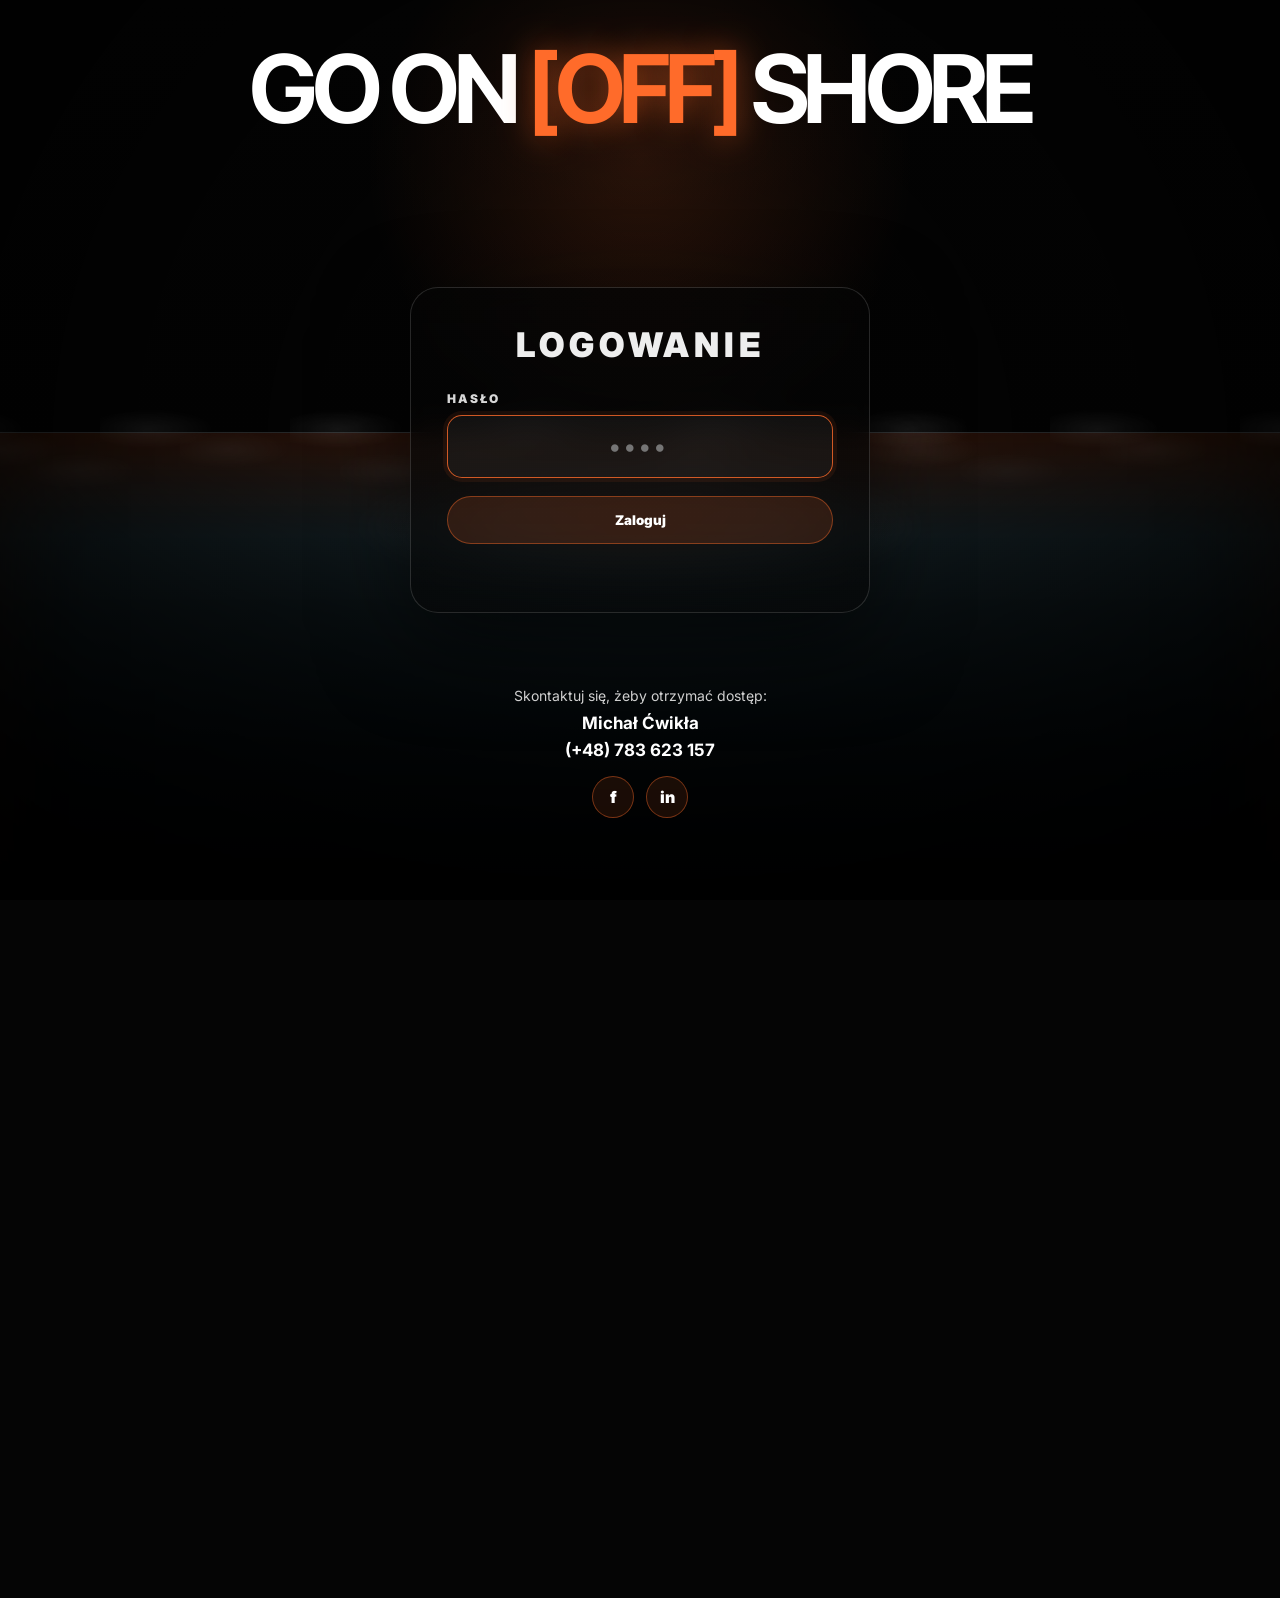
==== index.html @ 7bbdd366 "Add animated sea layer to login screen" ====
<!DOCTYPE html>
<html lang="pl">
<head>
  <meta charset="UTF-8" />
  <meta name="viewport" content="width=device-width, initial-scale=1.0" />
  <title>GO ON [OFF] SHORE</title>
  <link rel="preconnect" href="https://fonts.googleapis.com">
  <link rel="preconnect" href="https://fonts.gstatic.com" crossorigin>
  <link href="https://fonts.googleapis.com/css2?family=Inter+Tight:wght@500;600;700;800;900&family=Inter:wght@400;500;600;700;800;900&display=swap" rel="stylesheet">
  <style>
    :root{--bg:#050505;--text:#eeeeee;--muted:#929292;--orange:#ff6b2a;--orange2:#ff9b63;--line:rgba(255,255,255,.14);--line2:rgba(255,255,255,.075);--topbar:78px;--sidebar:320px;--font:Inter,system-ui,sans-serif;--sea-top:48%}
    *{box-sizing:border-box;margin:0;padding:0}html,body{min-height:100%;background:#050505;color:var(--text);font-family:var(--font);overflow-x:hidden;scroll-behavior:smooth}body.locked{overflow:hidden}button,input,textarea,select{font-family:inherit}button{cursor:pointer}
    @keyframes fadeUp{from{opacity:0;transform:translateY(22px)}to{opacity:1;transform:translateY(0)}}@keyframes cue{0%,100%{transform:translateY(0)}50%{transform:translateY(8px)}}@keyframes glow{0%,100%{box-shadow:0 0 0 rgba(255,107,42,0)}50%{box-shadow:0 0 46px rgba(255,107,42,.22)}}@keyframes seaDrift{to{transform:translateX(-260px)}}@keyframes seaShine{0%,100%{opacity:.18;transform:translateY(0)}50%{opacity:.42;transform:translateY(-6px)}}

    .login-gate{position:fixed;inset:0;z-index:999;display:flex;align-items:center;justify-content:center;overflow:hidden;background:radial-gradient(circle at 50% 18%,rgba(255,107,42,.17),transparent 28%),linear-gradient(180deg,#050505,#030303);transition:opacity .8s ease,transform 1s cubic-bezier(.16,1,.3,1),filter .8s ease}.login-gate.zoom-away{opacity:0;transform:scale(7);filter:blur(12px);pointer-events:none}.login-gate::after{content:"";position:absolute;inset:0;z-index:2;pointer-events:none;background:radial-gradient(circle at 50% 50%,transparent 0 18%,rgba(0,0,0,.34) 58%,rgba(0,0,0,.74) 100%)}
    .sea-stage{position:absolute;inset:0;z-index:1;pointer-events:none;overflow:hidden}.sea-water{position:absolute;left:0;right:0;top:var(--sea-top);bottom:0;background:linear-gradient(180deg,rgba(255,107,42,.11) 0%,rgba(24,38,43,.84) 22%,rgba(6,12,15,.96) 66%,#030506 100%);border-top:1px solid rgba(255,255,255,.18);box-shadow:inset 0 36px 90px rgba(255,107,42,.07),inset 0 -80px 110px rgba(0,0,0,.58)}.sea-wave{position:absolute;left:-280px;right:-280px;height:100px;top:calc(var(--sea-top) - 48px);background:radial-gradient(95px 29px at 48px 45px,rgba(255,255,255,.22),transparent 72%);background-size:190px 74px;opacity:.42;animation:seaDrift 14s linear infinite;will-change:transform}.sea-wave.two{top:calc(var(--sea-top) - 28px);opacity:.27;background-size:230px 82px;animation-duration:21s;animation-direction:reverse}.sea-wave.three{top:calc(var(--sea-top) - 6px);opacity:.18;background-size:310px 96px;animation-duration:28s}.sea-reflection{position:absolute;left:50%;top:calc(var(--sea-top) + 34px);width:min(560px,55vw);height:120px;transform:translateX(-50%);background:radial-gradient(ellipse at center,rgba(255,107,42,.18),rgba(255,255,255,.08) 35%,transparent 72%);filter:blur(8px);animation:seaShine 6s ease-in-out infinite}.sea-depth{position:absolute;left:0;right:0;top:calc(var(--sea-top) + 34px);bottom:0;background:linear-gradient(180deg,transparent,rgba(0,0,0,.34) 34%,rgba(0,0,0,.74));opacity:.9}
    .login-logo{position:absolute;top:46px;left:50%;z-index:5;transform:translateX(-50%);font-family:"Inter Tight",sans-serif;font-size:clamp(46px,7.4vw,124px);font-weight:650;letter-spacing:-.06em;line-height:.9;color:#fff;white-space:nowrap}.login-logo span{color:var(--orange);text-shadow:0 0 32px rgba(255,107,42,.55)}.login-card{position:relative;z-index:6;width:min(460px,calc(100vw - 44px));border:1px solid var(--line);border-radius:28px;background:linear-gradient(180deg,rgba(5,5,5,.78),rgba(5,5,5,.54));backdrop-filter:blur(14px);box-shadow:0 30px 90px rgba(0,0,0,.56);padding:36px;animation:glow 3s ease-in-out infinite}.login-card h1{text-align:center;font-size:34px;letter-spacing:.14em;font-weight:900;margin-bottom:26px}.login-card label{display:block;color:#d7d7d7;font-size:12px;text-transform:uppercase;letter-spacing:.16em;font-weight:900;margin-bottom:9px}.login-card input{width:100%;border:1px solid var(--line);background:rgba(255,255,255,.05);border-radius:15px;color:#fff;padding:16px 17px;font-size:24px;letter-spacing:.20em;font-weight:850;text-align:center;outline:none}.login-card input:focus{border-color:rgba(255,107,42,.8);box-shadow:0 0 0 4px rgba(255,107,42,.08)}.login-card button{width:100%;border:1px solid rgba(255,107,42,.42);background:rgba(255,107,42,.14);color:#fff;border-radius:999px;padding:15px 18px;font-weight:900;margin-top:18px;transition:.22s ease}.login-card button:hover{background:rgba(255,107,42,.22);transform:translateY(-1px)}.login-error{min-height:20px;margin:12px 0 0;color:#ff7b7b;text-align:center;font-size:13px}.login-contact{position:absolute;left:50%;top:calc(50% + 235px);z-index:6;transform:translateX(-50%);width:min(460px,calc(100vw - 44px));text-align:center}.login-contact p{color:#d0d0d0;font-size:14px;line-height:1.5}.login-contact strong{display:block;color:#fff;font-size:17px;margin-top:7px}.social-row{display:flex;justify-content:center;gap:12px;margin-top:16px}.social-link{width:42px;height:42px;border:1px solid rgba(255,107,42,.42);border-radius:999px;background:rgba(255,107,42,.10);display:grid;place-items:center;color:#fff;text-decoration:none;font-weight:950}.social-link:hover{background:rgba(255,107,42,.22);transform:translateY(-2px)}

    .app{min-height:100vh;position:relative;z-index:1;opacity:0;transform:scale(.94);filter:blur(12px);pointer-events:none;transition:.8s ease}.app.unlocked{opacity:1;transform:scale(1);filter:blur(0);pointer-events:auto}.topbar{position:fixed;inset:0 0 auto;height:var(--topbar);z-index:100;background:rgba(5,5,5,.9);border-bottom:1px solid var(--line);backdrop-filter:blur(18px);display:flex;align-items:center;justify-content:center;padding:0 28px}.brand-btn{position:absolute;left:28px;top:50%;transform:translateY(-50%);border:0;background:transparent}.brand{font-family:"Inter Tight";font-size:clamp(28px,2.25vw,42px);font-weight:500}.brand-off,.off{color:var(--orange)}.topnav{display:flex;gap:26px;padding-left:104px;overflow-x:auto}.nav-btn{position:relative;border:0;background:transparent;color:#fff;font-size:15px;font-weight:780;padding:11px 0}.nav-btn.active:after,.nav-btn:hover:after{content:"";position:absolute;left:0;right:0;bottom:0;height:1px;background:var(--orange)}.page{display:none;min-height:100vh;padding-top:var(--topbar)}.page.active{display:block;animation:fadeUp .42s ease}.front-page{padding:var(--topbar) 80px 90px}.front-logo{min-height:calc(100vh - var(--topbar));display:flex;flex-direction:column;align-items:flex-start;justify-content:center;max-width:1240px;margin:0 auto;position:relative}.front-logo h1{font-size:clamp(46px,6.4vw,120px);line-height:.9;font-weight:575;letter-spacing:-.065em;white-space:nowrap}.front-logo .off{margin:0 16px}.front-line{color:#9a9a9a;font-size:clamp(18px,1.35vw,25px);line-height:1.35}.front-line.one{margin-top:30px;color:#fff;font-size:clamp(22px,1.75vw,34px)}.front-line.two,.front-line.three{margin-top:18px}.business-scroll-cue{position:absolute;left:0;bottom:34px;border:0;background:transparent;color:#fff;font-size:14px;font-weight:850;letter-spacing:.18em;text-transform:uppercase;display:flex;gap:13px;animation:cue 2.2s ease-in-out infinite}.cue-mark{width:24px;height:24px;position:relative}.cue-mark:before,.cue-mark:after{content:"";position:absolute;bottom:5px;width:14px;height:2px;background:#fff}.cue-mark:before{left:2px;transform:rotate(45deg)}.cue-mark:after{right:2px;transform:rotate(-45deg)}.front-business-section{max-width:1440px;margin:0 auto;padding:70px 0}.front-business-head{display:flex;align-items:flex-end;justify-content:space-between;gap:24px;margin-bottom:30px}.front-business-title{font-size:clamp(38px,4vw,74px);line-height:.95;font-weight:700}.front-business-note{color:var(--muted);max-width:520px;line-height:1.5}.presentation-page{padding:var(--topbar) 0 0}.presentation-frame{height:calc(100vh - var(--topbar));width:100vw;overflow-x:auto;overflow-y:hidden;scroll-snap-type:x mandatory}.presentation-track{height:100%;display:flex}.presentation-slide{position:relative;height:100%;min-width:100vw;scroll-snap-align:start;padding:78px 90px 86px;display:flex;align-items:center;background:radial-gradient(circle at 72% 22%,rgba(255,107,42,.13),transparent 32%)}.presentation-logo{position:absolute;left:50%;top:22px;transform:translateX(-50%);font-family:"Inter Tight"}.slide-title-top{position:absolute;left:90px;top:42px;font-size:clamp(24px,2vw,40px);font-weight:800}.slide-count-corner{position:absolute;right:90px;bottom:48px;font-size:clamp(22px,2vw,36px);font-weight:850}.count-current{color:var(--orange)}.count-total{color:#fff}.slide-content-box h2{font-size:clamp(54px,5.6vw,108px);line-height:.92;letter-spacing:-.065em}.slide-content-box p{color:#aaa;font-size:clamp(18px,1.4vw,26px);max-width:850px}.slide-code-preview{margin-top:30px;border:1px solid var(--line2);border-radius:20px;overflow:hidden;height:260px}.slide-code-preview iframe{width:100%;height:100%;border:0}.standard-page{padding:calc(var(--topbar) + 70px) 90px 90px}.section-shell{max-width:1440px;margin:0 auto}.preview-grid{margin-top:38px;display:grid;grid-template-columns:repeat(3,1fr);gap:16px}.preview-card,.form-card{border:1px solid var(--line2);background:linear-gradient(180deg,rgba(255,255,255,.055),rgba(255,255,255,.018));border-radius:20px;padding:22px;min-height:150px;position:relative;overflow:hidden}.preview-card h3{font-size:24px;margin-bottom:10px}.preview-card p{color:var(--muted);font-size:14px;line-height:1.55}.badge{display:inline-flex;border:1px solid rgba(255,107,42,.35);background:rgba(255,107,42,.08);border-radius:999px;padding:7px 10px;color:#fff;font-size:12px;font-weight:850;margin:4px 6px 0 0}.config-table{margin-top:16px;border-collapse:collapse;width:max-content;max-width:100%;display:block;overflow:auto}.config-table td{border:1px solid var(--line);padding:10px;background:rgba(255,255,255,.035)}.business-subblock{border:1px solid var(--line2);border-radius:16px;padding:16px;margin-top:14px;background:rgba(255,255,255,.025)}.accounts-page{display:none;grid-template-columns:1fr var(--sidebar);padding-top:var(--topbar)}.settings-page{display:none;grid-template-columns:var(--sidebar) 1fr;padding-top:var(--topbar)}.accounts-page.active,.settings-page.active{display:grid}.accounts-sidebar{position:fixed;top:var(--topbar);right:0;width:var(--sidebar);height:calc(100vh - var(--topbar));background:rgba(11,11,11,.9);border-left:1px solid var(--line);padding:25px 22px}.settings-menu{position:fixed;top:var(--topbar);left:0;width:var(--sidebar);height:calc(100vh - var(--topbar));background:rgba(11,11,11,.9);border-right:1px solid var(--line);padding:25px 22px}.side-label{color:#8d8d8d;font-size:12px;text-transform:uppercase;letter-spacing:.35em;margin-bottom:25px}.account-btn,.settings-tab{width:100%;border:0;background:transparent;color:#fff;text-align:left;padding:13px;border-radius:13px;margin-bottom:10px}.account-btn.active,.settings-tab.active,.account-btn:hover,.settings-tab:hover{background:rgba(255,255,255,.06);box-shadow:inset 3px 0 0 var(--orange)}.account-icon{font-size:9px;color:var(--orange);margin-right:8px}.account-sub{display:none}.accounts-main{padding:70px;margin-right:var(--sidebar)}.settings-workspace{grid-column:2;padding:70px}.settings-panel{display:none}.settings-panel.active{display:block}.settings-head{display:flex;justify-content:space-between;gap:24px;margin-bottom:30px}.settings-head h2{font-size:clamp(42px,4vw,74px);line-height:.95}.editor-stack{display:flex;flex-direction:column;gap:16px}.field-grid{display:grid;grid-template-columns:repeat(2,1fr);gap:12px;margin-top:16px}label{display:flex;flex-direction:column;gap:7px;color:#d5d5d5;font-size:12px;text-transform:uppercase;letter-spacing:.12em;font-weight:850}input,textarea,select{width:100%;border:1px solid var(--line);background:rgba(255,255,255,.045);border-radius:12px;color:var(--text);padding:12px 13px;font-size:14px;outline:none}textarea{min-height:110px;resize:vertical}.action{border:1px solid rgba(255,107,42,.38);background:rgba(255,107,42,.1);color:#fff;border-radius:999px;padding:12px 18px;font-weight:850;font-size:13px;margin:8px 8px 0 0}.danger{border-color:rgba(255,80,80,.45);background:rgba(255,80,80,.08)}.table-builder,.q-card,.hire-row,.function-row{border:1px solid var(--line);border-radius:16px;padding:16px;margin-top:14px;background:rgba(255,255,255,.025)}.table-cells{display:grid;gap:8px;margin-top:12px}.money-grid{display:grid;grid-template-columns:repeat(3,1fr);gap:12px;margin-top:16px}.edit-btn{position:fixed;right:15px;bottom:16px;z-index:140;background:#171717;color:#e9e9e9;border:1px solid var(--line2);border-radius:10px;padding:9px 14px}.reveal{opacity:0;transform:translateY(18px)}.reveal.in{opacity:1;transform:translateY(0);transition:.55s ease}
    @media(prefers-reduced-motion:reduce){.sea-wave,.sea-reflection,.login-card,.business-scroll-cue{animation:none!important}.sea-wave{opacity:.18}}
    @media(max-width:1100px){.preview-grid,.field-grid,.money-grid{grid-template-columns:repeat(2,1fr)}}@media(max-width:780px){:root{--topbar:128px;--sea-top:52%}.login-logo{top:30px;font-size:clamp(34px,11vw,70px)}.login-card{width:min(390px,calc(100vw - 34px));padding:28px}.login-contact{top:calc(50% + 215px)}.topbar{align-items:flex-start;justify-content:flex-start;padding:18px 14px 0}.brand-btn{position:relative;left:auto;top:auto;transform:none;margin-right:18px}.topnav{width:100%;justify-content:flex-start;overflow-x:auto;padding-bottom:12px}.front-page{padding-left:24px;padding-right:24px}.front-logo h1{white-space:normal}.presentation-slide{padding:78px 28px 86px}.slide-title-top{left:28px}.slide-count-corner{right:28px}.accounts-page.active,.settings-page.active{display:block}.accounts-sidebar,.settings-menu{position:relative;width:100%;height:auto;top:0;right:auto;left:auto;border:0;border-bottom:1px solid var(--line)}.accounts-main,.settings-workspace{padding:40px 24px;margin-right:0}.preview-grid,.field-grid,.money-grid{grid-template-columns:1fr}}
  </style>
</head>
<body class="locked">
  <section id="loginGate" class="login-gate" aria-label="Panel logowania">
    <div class="sea-stage" aria-hidden="true"><div class="sea-water"></div><div class="sea-wave one"></div><div class="sea-wave two"></div><div class="sea-wave three"></div><div class="sea-reflection"></div><div class="sea-depth"></div></div>
    <div class="login-logo">GO ON <span>[OFF]</span> SHORE</div>
    <div class="login-card"><h1>LOGOWANIE</h1><label for="platformPassword">Hasło</label><input id="platformPassword" type="password" inputmode="numeric" autocomplete="off" placeholder="••••" maxlength="4" /><button id="loginButton" type="button">Zaloguj</button><div id="loginError" class="login-error"></div></div>
    <div class="login-contact"><p>Skontaktuj się, żeby otrzymać dostęp:</p><strong>Michał Ćwikła</strong><strong>(+48) 783 623 157</strong><div class="social-row"><a class="social-link" href="https://www.facebook.com/profile.php?id=100006907245664" target="_blank" rel="noopener" aria-label="Facebook">f</a><a class="social-link" href="https://www.linkedin.com/in/michal-cwikla" target="_blank" rel="noopener" aria-label="LinkedIn">in</a></div></div>
  </section>
  <div class="app" id="platformApp" aria-hidden="true"><header class="topbar"><button class="brand-btn" data-page="front"><div class="brand"><span class="brand-off">[OFF]</span></div></button><nav class="topnav"><button class="nav-btn" data-page="business">Biznes Plan</button><button class="nav-btn" data-page="presentation">Prezentacja</button><button class="nav-btn" data-page="roadmap">Road Mapa</button><button class="nav-btn" data-page="accounts">Konta &amp; Funkcje</button><button class="nav-btn" data-page="organization">Organizacja &amp; Zespół</button><button class="nav-btn" data-page="settings">Ustawienia</button></nav></header><main id="front" class="page front-page active"><div class="front-logo"><h1>GO ON <span class="off">[OFF]</span> SHORE</h1><p class="front-line one">Marketplace &amp; Centrum Spraw</p><p class="front-line two">dla specjalistów sektora offshore,<br>onshore i podwyższonego ryzyka</p><p class="front-line three">Interaktywna prezentacja projektu inwestycyjnego przedstawiająca nowoczesny ekosystem dla osób pracujących w zawodach wysokiego ryzyka.</p><button class="business-scroll-cue" data-scroll-business><span>Biznes Plan</span><span class="cue-mark"></span></button></div><section id="businessPreviewSection" class="front-business-section"><div class="front-business-head"><div><div class="badge">Podgląd Biznes Planu</div><h2 class="front-business-title">Kontynuacja treści ze strony startowej</h2></div><p class="front-business-note">Sekcje są generowane z modułu Ustawienia → Biznes Plan.</p></div><div id="frontBusinessPreview" class="preview-grid"></div></section></main><main id="presentation" class="page presentation-page"><section class="presentation-frame"><div id="presentationTrack" class="presentation-track"></div></section></main><main id="roadmap" class="page standard-page"><div class="section-shell"><div id="roadmapPreview" class="preview-grid"></div></div></main><main id="accounts" class="page accounts-page"><section class="accounts-main"><div id="accountsPreview" class="preview-grid"></div></section><aside class="accounts-sidebar"><div class="side-label">Rodzaje kont</div><button class="account-btn active" data-account-view="Konto Użytkownika"><span class="account-icon">[OFF]</span><span class="account-title">Konto Użytkownika</span></button><button class="account-btn" data-account-view="Konto Firmy"><span class="account-icon">[OFF]</span><span class="account-title">Konto Firmy</span></button><button class="account-btn" data-account-view="Konto Partnera"><span class="account-icon">[OFF]</span><span class="account-title">Konto Partnera</span></button></aside></main><main id="organization" class="page standard-page"><div class="section-shell"><div id="organizationPreview" class="preview-grid"></div></div></main><main id="settings" class="page settings-page"><aside class="settings-menu"><div class="side-label">Ustawienia CRM</div><button class="settings-tab active" data-settings-tab="businessSettings">Biznes Plan</button><button class="settings-tab" data-settings-tab="presentationSettings">Prezentacja</button><button class="settings-tab" data-settings-tab="roadmapSettings">Road Mapa</button><button class="settings-tab" data-settings-tab="accountsSettings">Konta &amp; Funkcje</button><button class="settings-tab" data-settings-tab="organizationSettings">Organizacja &amp; Zespół</button></aside><section class="settings-workspace"><div class="settings-panel active" id="businessSettings"><div class="settings-head"><div><div class="badge">CRM / Formularz</div><h2>Biznes Plan</h2><p>Dodawaj tytuły główne, a pod każdym z nich wiele podtytułów.</p></div><button class="action" id="addBusinessBlock">+ Dodaj tytuł główny</button></div><div id="businessEditor" class="editor-stack"></div></div><div class="settings-panel" id="presentationSettings"><div class="settings-head"><div><div class="badge">CRM / Formularz</div><h2>Prezentacja</h2></div><button class="action" id="addSlide">+ Dodaj slajd</button></div><div id="presentationEditor" class="editor-stack"></div></div><div class="settings-panel" id="roadmapSettings"><div class="settings-head"><div><div class="badge">CRM / Formularz</div><h2>Road Mapa</h2></div><button class="action" id="addVersion">+ Dodaj wersję</button></div><div id="roadmapEditor" class="editor-stack"></div></div><div class="settings-panel" id="accountsSettings"><div id="accountsEditor" class="editor-stack"></div></div><div class="settings-panel" id="organizationSettings"><div class="settings-head"><div><div class="badge">CRM / Formularz</div><h2>Organizacja & Zespół</h2></div><button class="action" id="addDepartment">+ Dodaj departament</button><button class="action" id="addJob">+ Dodaj zawód</button></div><div id="organizationEditor" class="editor-stack"></div></div></section></main><button class="edit-btn">Edit with AI</button></div>
<script>
const LOGIN_PASSWORD='2891',gate=document.getElementById('loginGate'),app=document.getElementById('platformApp'),pass=document.getElementById('platformPassword'),err=document.getElementById('loginError');function unlock(){gate.classList.add('zoom-away');app.classList.add('unlocked');app.setAttribute('aria-hidden','false');document.body.classList.remove('locked');setTimeout(()=>gate.style.display='none',900)}function go(){if(pass.value.trim()===LOGIN_PASSWORD){err.textContent='';unlock()}else{err.textContent='Nieprawidłowe hasło';pass.value='';pass.focus()}}document.getElementById('loginButton').onclick=go;pass.addEventListener('keydown',e=>{if(e.key==='Enter')go()});setTimeout(()=>pass.focus(),300);
const STORAGE_KEY='off_settings_crm_v13';function uid(){return'id-'+Math.random().toString(36).slice(2,10)}function emptyTable(){return{enabled:false,cols:3,rows:3,w:160,h:52,cells:[]}}function emptySubtitle(){return{subtitle:'Nowy podtytuł',text:'Tekst...',table:emptyTable()}}function emptyBusiness(){return{title:'Nowy tytuł główny',subtitles:[emptySubtitle()]}}function esc(v=''){return String(v??'').replaceAll('&','&amp;').replaceAll('<','&lt;').replaceAll('>','&gt;').replaceAll('"','&quot;')}function money(v){return Number(v||0).toLocaleString('pl-PL')+' zł'}
const defaultState={business:[{title:'Streszczenie inwestycyjne',subtitles:[{subtitle:'System operacyjny dla pracy wysokiego ryzyka',text:'GO ON [OFF] SHORE łączy specjalistów, firmy, partnerów, dokumenty, certyfikaty i gotowość mobilizacyjną.',table:emptyTable()}]}],presentation:[{title:'Start',theme:'Otwarcie projektu',code:"<div style='padding:32px;color:white;font-family:Inter,sans-serif'><h1>GO ON <span style='color:#ff6b2a'>[OFF]</span> SHORE</h1></div>"},{title:'Problem',theme:'Chaos rekrutacji, certyfikatów i mobilizacji',code:"<div style='padding:28px;color:white;font-family:Inter,sans-serif'><h2>Problem rynku</h2></div>"}],roadmap:[{name:'MVP 1.1',qCount:1,quarters:[{name:'Q3 2026',work:'Start UI i moduł ustawień.',goal:'Prototyp do pokazania inwestorowi.',effect:'Pierwsza wersja demonstracyjna.',hires:[]}]}],accounts:[{name:'Konto Użytkownika',functions:[{name:'Profil specjalisty',description:'Dane, doświadczenie i certyfikaty.',startQ:'Q3 2026'}]},{name:'Konto Firmy',functions:[{name:'Panel rekrutacji',description:'Ogłoszenia, kandydaci i shortlisty.',startQ:'Q3 2026'}]},{name:'Konto Partnera',functions:[{name:'Marketplace usług',description:'Szkolenia, eksperci, produkty i leady.',startQ:'Q4 2026'}]}],organization:{departments:[{id:uid(),name:'IT & QA',description:'Rozwój produktu i testy.'}],jobs:[{id:uid(),name:'Tech Lead',duties:'Architektura systemu i prowadzenie developmentu.',hireQ:'Q3 2026',cooperation:'B2B',salaryNet:22000,salaryGross:27060,employerCost:27060,note:'Lider technologiczny.'}]}};function load(){try{return JSON.parse(localStorage.getItem(STORAGE_KEY))||structuredClone(defaultState)}catch(e){return structuredClone(defaultState)}}let state=load(),activeAccount='Konto Użytkownika';function qOptions(){return[...new Set(state.roadmap.flatMap(v=>v.quarters.map(q=>q.name)).filter(Boolean))]}function save(){localStorage.setItem(STORAGE_KEY,JSON.stringify(state));render()}function tableHtml(t){if(!t.enabled)return'';let out='<table class="config-table">';for(let r=0;r<t.rows;r++){out+='<tr>';for(let c=0;c<t.cols;c++){const i=r*t.cols+c;out+=`<td style="width:${t.w}px;height:${t.h}px">${esc(t.cells[i]||'')}</td>`}out+='</tr>'}return out+'</table>'}function bizHtml(b,i){return`<article class="preview-card reveal"><span class="badge">Tytuł ${i+1}</span><h3>${esc(b.title)}</h3>${b.subtitles.map((s,si)=>`<div class="business-subblock"><span class="badge">Podtytuł ${si+1}</span><h4>${esc(s.subtitle)}</h4><p>${esc(s.text)}</p>${tableHtml(s.table)}</div>`).join('')}</article>`}
function render(){frontBusinessPreview.innerHTML=state.business.map(bizHtml).join('');renderPresentation();renderRoad();renderAcc();renderOrg();renderEditors();enhance()}function renderPresentation(){presentationTrack.innerHTML=state.presentation.map((s,i)=>`<article class="presentation-slide"><div class="presentation-logo">GO ON <span class="brand-off">[OFF]</span> SHORE</div><div class="slide-title-top">${esc(s.title)}</div><div class="slide-content-box"><span class="badge">${esc(s.theme)}</span><h2>${esc(s.title)}</h2><p>${esc(s.theme)}</p><div class="slide-code-preview"><iframe sandbox srcdoc="${esc(s.code)}"></iframe></div></div><div class="slide-count-corner"><span class="count-current">${String(i+1).padStart(2,'0')}</span><span class="count-total">/${String(state.presentation.length).padStart(2,'0')}</span></div></article>`).join('')}function renderRoad(){roadmapPreview.innerHTML=state.roadmap.map(v=>`<article class="preview-card reveal"><span class="badge">Wersja platformy</span><h3>${esc(v.name)}</h3>${v.quarters.map(q=>`<div class="q-card"><h4>${esc(q.name)}</h4><p><b>Prace:</b> ${esc(q.work)}</p><p><b>Cel:</b> ${esc(q.goal)}</p><p><b>Efekt:</b> ${esc(q.effect)}</p></div>`).join('')}</article>`).join('')}function renderAcc(){const acc=state.accounts.find(a=>a.name===activeAccount)||state.accounts[0];accountsPreview.innerHTML=acc.functions.map(f=>`<article class="preview-card reveal"><span class="badge">Start: ${esc(f.startQ)}</span><h3>${esc(f.name)}</h3><p>${esc(f.description)}</p></article>`).join('')}function renderOrg(){organizationPreview.innerHTML=state.organization.departments.map(d=>`<article class="preview-card compact reveal"><span class="badge">Departament</span><h3>${esc(d.name)}</h3><p>${esc(d.description)}</p></article>`).join('')+state.organization.jobs.map(j=>`<article class="preview-card reveal"><span class="badge">Baza zawodów</span><h3>${esc(j.name)}</h3><p>${esc(j.duties)}</p><p>${money(j.employerCost)}</p></article>`).join('')}
function subtitleEditor(bi,s,si){const t=s.table;while(t.cells.length<t.cols*t.rows)t.cells.push('');return`<div class="business-subblock"><h4>Podtytuł #${si+1}</h4><label>Podtytuł<input data-biz-sub="${bi}:${si}:subtitle" value="${esc(s.subtitle)}"></label><label>Tekst<textarea data-biz-sub="${bi}:${si}:text">${esc(s.text)}</textarea></label><label><input type="checkbox" data-table-on="${bi}:${si}" ${t.enabled?'checked':''}> Tabelka</label><div class="field-grid"><label>Kolumny<input type="number" data-table="${bi}:${si}:cols" value="${t.cols}"></label><label>Wiersze<input type="number" data-table="${bi}:${si}:rows" value="${t.rows}"></label></div><div class="table-cells" style="grid-template-columns:repeat(${t.cols},1fr)">${t.cells.slice(0,t.cols*t.rows).map((cell,ci)=>`<textarea data-cell="${bi}:${si}:${ci}">${esc(cell)}</textarea>`).join('')}</div><button class="action danger" data-remove-subtitle="${bi}:${si}">Usuń podtytuł</button></div>`}function renderEditors(){businessEditor.innerHTML=state.business.map((b,i)=>`<article class="form-card"><h3>Tytuł główny #${i+1}</h3><label>Tytuł<input data-biz-title="${i}" value="${esc(b.title)}"></label><button class="action" data-add-subtitle="${i}">+ Dodaj podtytuł</button><button class="action danger" data-remove-biz="${i}">Usuń tytuł</button>${b.subtitles.map((s,si)=>subtitleEditor(i,s,si)).join('')}</article>`).join('');presentationEditor.innerHTML=state.presentation.map((s,i)=>`<article class="form-card"><h3>Slajd #${i+1}</h3><label>Tytuł<input data-slide="${i}:title" value="${esc(s.title)}"></label><label>Temat<textarea data-slide="${i}:theme">${esc(s.theme)}</textarea></label><label>Kod<textarea data-slide="${i}:code">${esc(s.code)}</textarea></label><button class="action danger" data-remove-slide="${i}">Usuń</button></article>`).join('');roadmapEditor.innerHTML=state.roadmap.map((v,vi)=>`<article class="form-card"><h3>${esc(v.name)}</h3><label>Nazwa<input data-version="${vi}:name" value="${esc(v.name)}"></label></article>`).join('');accountsEditor.innerHTML=state.accounts.map((a,ai)=>`<article class="form-card"><h3>${esc(a.name)}</h3><button class="action" data-add-function="${ai}">+ Dodaj funkcję</button></article>`).join('');organizationEditor.innerHTML=`<button class="action" id="addDepartment">+ Dodaj departament</button><button class="action" id="addJob">+ Dodaj zawód</button>`}
function enhance(){document.querySelectorAll('.reveal').forEach(el=>requestAnimationFrame(()=>el.classList.add('in')))}document.addEventListener('click',e=>{const b=e.target.closest('button');if(!b)return;if(b.dataset.page)openPage(b.dataset.page);if(b.dataset.scrollBusiness)scrollBusiness();if(b.dataset.settingsTab){document.querySelectorAll('.settings-tab,.settings-panel').forEach(x=>x.classList.remove('active'));b.classList.add('active');document.getElementById(b.dataset.settingsTab).classList.add('active')}if(b.dataset.accountView){activeAccount=b.dataset.accountView;document.querySelectorAll('.account-btn').forEach(x=>x.classList.remove('active'));b.classList.add('active');renderAcc()}if(b.id==='addBusinessBlock'){state.business.push(emptyBusiness());save()}if(b.dataset.addSubtitle){state.business[b.dataset.addSubtitle].subtitles.push(emptySubtitle());save()}if(b.dataset.removeSubtitle){const[i,s]=b.dataset.removeSubtitle.split(':');state.business[i].subtitles.splice(+s,1);save()}if(b.dataset.removeBiz){state.business.splice(+b.dataset.removeBiz,1);save()}if(b.id==='addSlide'){state.presentation.push({title:'Nowy slajd',theme:'Temat',code:'<div style="padding:24px;color:white">Nowy slajd</div>'});save()}if(b.dataset.removeSlide){state.presentation.splice(+b.dataset.removeSlide,1);save()}if(b.dataset.addFunction){state.accounts[b.dataset.addFunction].functions.push({name:'Nowa funkcja',description:'Opis',startQ:qOptions()[0]||''});save()}if(b.id==='addDepartment'){state.organization.departments.push({id:uid(),name:'Nowy departament',description:'Opis'});save()}if(b.id==='addJob'){state.organization.jobs.push({id:uid(),name:'Nowy zawód',duties:'Opis',hireQ:qOptions()[0]||'',cooperation:'B2B',salaryNet:0,salaryGross:0,employerCost:0,note:''});save()}});document.addEventListener('input',e=>{const el=e.target;if(el.dataset.bizTitle){state.business[el.dataset.bizTitle].title=el.value;save()}if(el.dataset.bizSub){const[i,s,k]=el.dataset.bizSub.split(':');state.business[i].subtitles[s][k]=el.value;save()}if(el.dataset.table){const[i,s,k]=el.dataset.table.split(':');state.business[i].subtitles[s].table[k]=+el.value;save()}if(el.dataset.cell){const[i,s,c]=el.dataset.cell.split(':');state.business[i].subtitles[s].table.cells[c]=el.value;save()}if(el.dataset.slide){const[i,k]=el.dataset.slide.split(':');state.presentation[i][k]=el.value;save()}if(el.dataset.version){const[i,k]=el.dataset.version.split(':');state.roadmap[i][k]=el.value;save()}});document.addEventListener('change',e=>{if(e.target.dataset.tableOn){const[i,s]=e.target.dataset.tableOn.split(':');state.business[i].subtitles[s].table.enabled=e.target.checked;save()}});function scrollBusiness(){openPage('front');setTimeout(()=>businessPreviewSection.scrollIntoView({behavior:'smooth'}),80)}function openPage(id){document.querySelectorAll('.page').forEach(p=>p.classList.toggle('active',p.id===id));document.querySelectorAll('.nav-btn').forEach(b=>b.classList.toggle('active',b.dataset.page===id))}render();
</script>
</body>
</html>
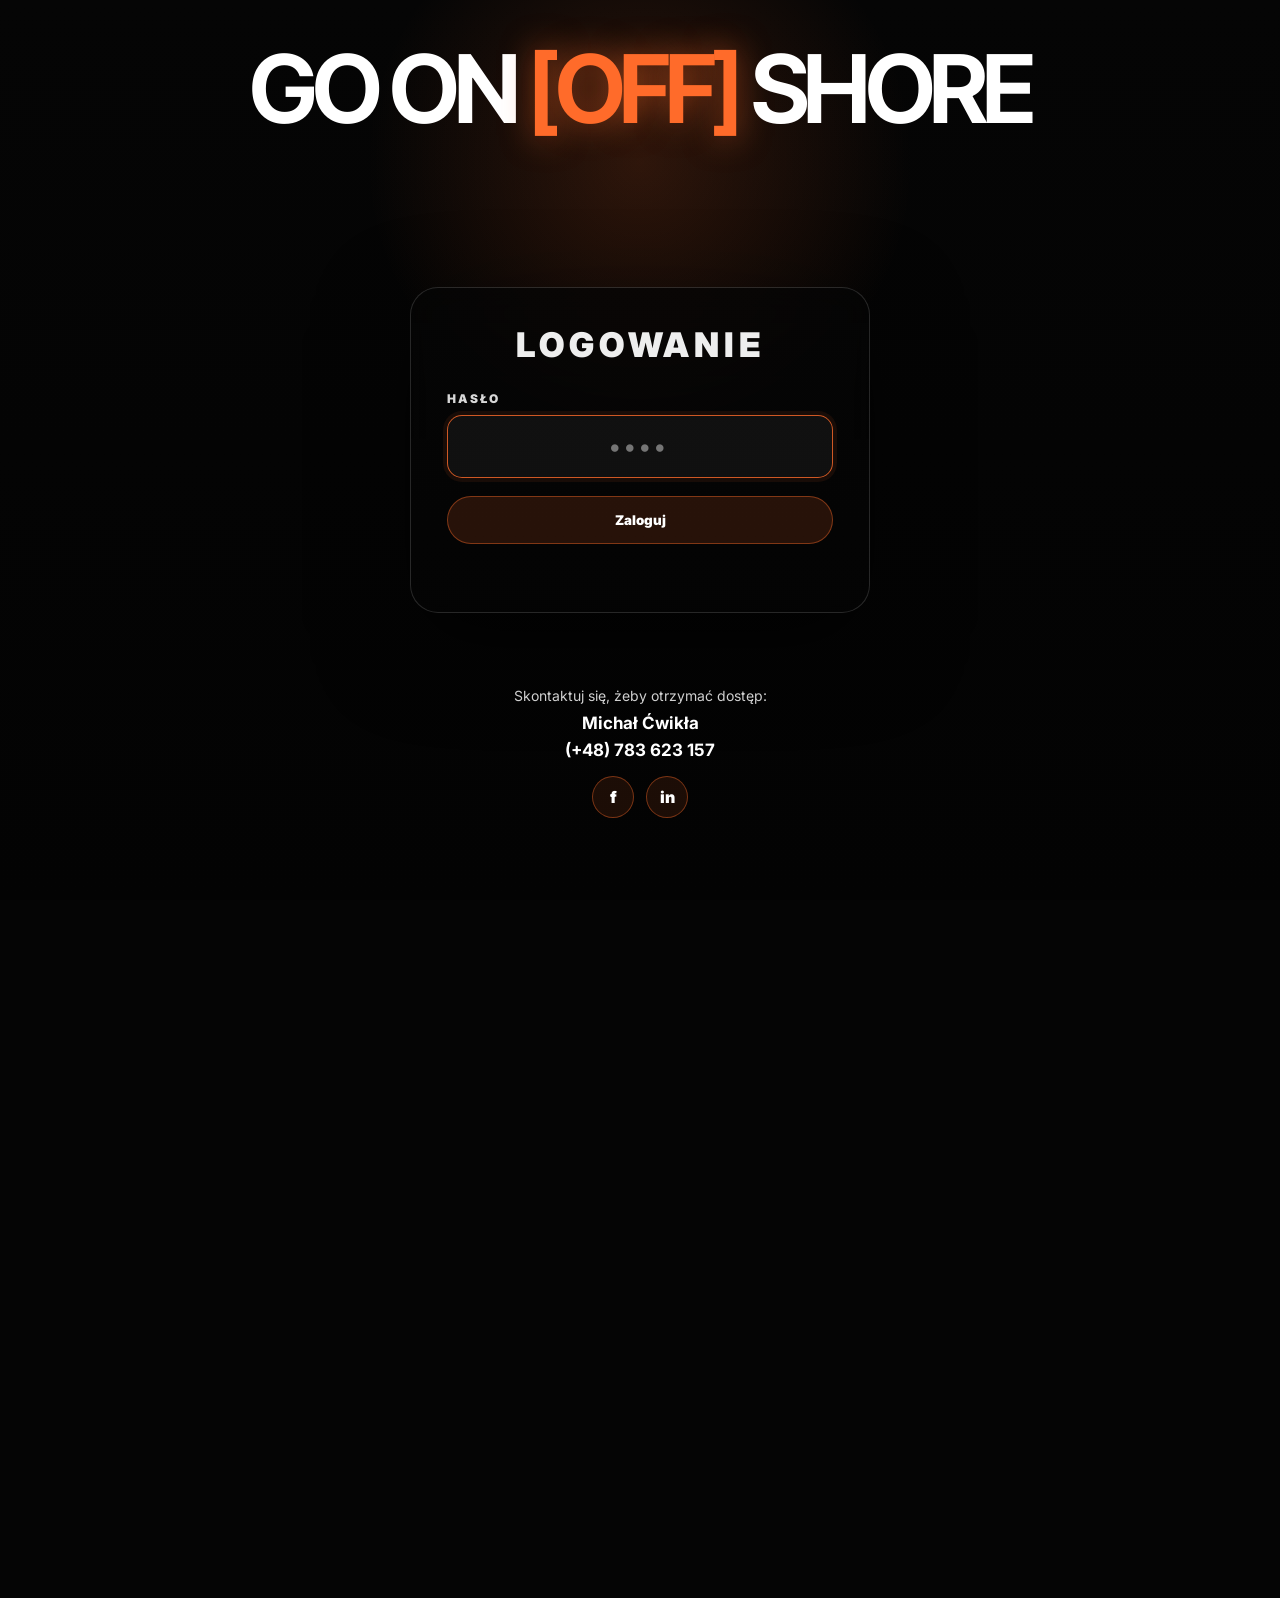
==== commit 370359f6: "Remove sea animation from login screen" ====
--- a/index.html
+++ b/index.html
@@ -1,29 +1,20 @@
 <!DOCTYPE html>
 <html lang="pl">
 <head>
-  <meta charset="UTF-8" />
-  <meta name="viewport" content="width=device-width, initial-scale=1.0" />
-  <title>GO ON [OFF] SHORE</title>
-  <link rel="preconnect" href="https://fonts.googleapis.com">
-  <link rel="preconnect" href="https://fonts.gstatic.com" crossorigin>
-  <link href="https://fonts.googleapis.com/css2?family=Inter+Tight:wght@500;600;700;800;900&family=Inter:wght@400;500;600;700;800;900&display=swap" rel="stylesheet">
-  <style>
-    :root{--bg:#050505;--text:#eeeeee;--muted:#929292;--orange:#ff6b2a;--orange2:#ff9b63;--line:rgba(255,255,255,.14);--line2:rgba(255,255,255,.075);--topbar:78px;--sidebar:320px;--font:Inter,system-ui,sans-serif;--sea-top:48%}
-    *{box-sizing:border-box;margin:0;padding:0}html,body{min-height:100%;background:#050505;color:var(--text);font-family:var(--font);overflow-x:hidden;scroll-behavior:smooth}body.locked{overflow:hidden}button,input,textarea,select{font-family:inherit}button{cursor:pointer}
-    @keyframes fadeUp{from{opacity:0;transform:translateY(22px)}to{opacity:1;transform:translateY(0)}}@keyframes cue{0%,100%{transform:translateY(0)}50%{transform:translateY(8px)}}@keyframes glow{0%,100%{box-shadow:0 0 0 rgba(255,107,42,0)}50%{box-shadow:0 0 46px rgba(255,107,42,.22)}}@keyframes seaDrift{to{transform:translateX(-260px)}}@keyframes seaShine{0%,100%{opacity:.18;transform:translateY(0)}50%{opacity:.42;transform:translateY(-6px)}}
-
-    .login-gate{position:fixed;inset:0;z-index:999;display:flex;align-items:center;justify-content:center;overflow:hidden;background:radial-gradient(circle at 50% 18%,rgba(255,107,42,.17),transparent 28%),linear-gradient(180deg,#050505,#030303);transition:opacity .8s ease,transform 1s cubic-bezier(.16,1,.3,1),filter .8s ease}.login-gate.zoom-away{opacity:0;transform:scale(7);filter:blur(12px);pointer-events:none}.login-gate::after{content:"";position:absolute;inset:0;z-index:2;pointer-events:none;background:radial-gradient(circle at 50% 50%,transparent 0 18%,rgba(0,0,0,.34) 58%,rgba(0,0,0,.74) 100%)}
-    .sea-stage{position:absolute;inset:0;z-index:1;pointer-events:none;overflow:hidden}.sea-water{position:absolute;left:0;right:0;top:var(--sea-top);bottom:0;background:linear-gradient(180deg,rgba(255,107,42,.11) 0%,rgba(24,38,43,.84) 22%,rgba(6,12,15,.96) 66%,#030506 100%);border-top:1px solid rgba(255,255,255,.18);box-shadow:inset 0 36px 90px rgba(255,107,42,.07),inset 0 -80px 110px rgba(0,0,0,.58)}.sea-wave{position:absolute;left:-280px;right:-280px;height:100px;top:calc(var(--sea-top) - 48px);background:radial-gradient(95px 29px at 48px 45px,rgba(255,255,255,.22),transparent 72%);background-size:190px 74px;opacity:.42;animation:seaDrift 14s linear infinite;will-change:transform}.sea-wave.two{top:calc(var(--sea-top) - 28px);opacity:.27;background-size:230px 82px;animation-duration:21s;animation-direction:reverse}.sea-wave.three{top:calc(var(--sea-top) - 6px);opacity:.18;background-size:310px 96px;animation-duration:28s}.sea-reflection{position:absolute;left:50%;top:calc(var(--sea-top) + 34px);width:min(560px,55vw);height:120px;transform:translateX(-50%);background:radial-gradient(ellipse at center,rgba(255,107,42,.18),rgba(255,255,255,.08) 35%,transparent 72%);filter:blur(8px);animation:seaShine 6s ease-in-out infinite}.sea-depth{position:absolute;left:0;right:0;top:calc(var(--sea-top) + 34px);bottom:0;background:linear-gradient(180deg,transparent,rgba(0,0,0,.34) 34%,rgba(0,0,0,.74));opacity:.9}
-    .login-logo{position:absolute;top:46px;left:50%;z-index:5;transform:translateX(-50%);font-family:"Inter Tight",sans-serif;font-size:clamp(46px,7.4vw,124px);font-weight:650;letter-spacing:-.06em;line-height:.9;color:#fff;white-space:nowrap}.login-logo span{color:var(--orange);text-shadow:0 0 32px rgba(255,107,42,.55)}.login-card{position:relative;z-index:6;width:min(460px,calc(100vw - 44px));border:1px solid var(--line);border-radius:28px;background:linear-gradient(180deg,rgba(5,5,5,.78),rgba(5,5,5,.54));backdrop-filter:blur(14px);box-shadow:0 30px 90px rgba(0,0,0,.56);padding:36px;animation:glow 3s ease-in-out infinite}.login-card h1{text-align:center;font-size:34px;letter-spacing:.14em;font-weight:900;margin-bottom:26px}.login-card label{display:block;color:#d7d7d7;font-size:12px;text-transform:uppercase;letter-spacing:.16em;font-weight:900;margin-bottom:9px}.login-card input{width:100%;border:1px solid var(--line);background:rgba(255,255,255,.05);border-radius:15px;color:#fff;padding:16px 17px;font-size:24px;letter-spacing:.20em;font-weight:850;text-align:center;outline:none}.login-card input:focus{border-color:rgba(255,107,42,.8);box-shadow:0 0 0 4px rgba(255,107,42,.08)}.login-card button{width:100%;border:1px solid rgba(255,107,42,.42);background:rgba(255,107,42,.14);color:#fff;border-radius:999px;padding:15px 18px;font-weight:900;margin-top:18px;transition:.22s ease}.login-card button:hover{background:rgba(255,107,42,.22);transform:translateY(-1px)}.login-error{min-height:20px;margin:12px 0 0;color:#ff7b7b;text-align:center;font-size:13px}.login-contact{position:absolute;left:50%;top:calc(50% + 235px);z-index:6;transform:translateX(-50%);width:min(460px,calc(100vw - 44px));text-align:center}.login-contact p{color:#d0d0d0;font-size:14px;line-height:1.5}.login-contact strong{display:block;color:#fff;font-size:17px;margin-top:7px}.social-row{display:flex;justify-content:center;gap:12px;margin-top:16px}.social-link{width:42px;height:42px;border:1px solid rgba(255,107,42,.42);border-radius:999px;background:rgba(255,107,42,.10);display:grid;place-items:center;color:#fff;text-decoration:none;font-weight:950}.social-link:hover{background:rgba(255,107,42,.22);transform:translateY(-2px)}
-
-    .app{min-height:100vh;position:relative;z-index:1;opacity:0;transform:scale(.94);filter:blur(12px);pointer-events:none;transition:.8s ease}.app.unlocked{opacity:1;transform:scale(1);filter:blur(0);pointer-events:auto}.topbar{position:fixed;inset:0 0 auto;height:var(--topbar);z-index:100;background:rgba(5,5,5,.9);border-bottom:1px solid var(--line);backdrop-filter:blur(18px);display:flex;align-items:center;justify-content:center;padding:0 28px}.brand-btn{position:absolute;left:28px;top:50%;transform:translateY(-50%);border:0;background:transparent}.brand{font-family:"Inter Tight";font-size:clamp(28px,2.25vw,42px);font-weight:500}.brand-off,.off{color:var(--orange)}.topnav{display:flex;gap:26px;padding-left:104px;overflow-x:auto}.nav-btn{position:relative;border:0;background:transparent;color:#fff;font-size:15px;font-weight:780;padding:11px 0}.nav-btn.active:after,.nav-btn:hover:after{content:"";position:absolute;left:0;right:0;bottom:0;height:1px;background:var(--orange)}.page{display:none;min-height:100vh;padding-top:var(--topbar)}.page.active{display:block;animation:fadeUp .42s ease}.front-page{padding:var(--topbar) 80px 90px}.front-logo{min-height:calc(100vh - var(--topbar));display:flex;flex-direction:column;align-items:flex-start;justify-content:center;max-width:1240px;margin:0 auto;position:relative}.front-logo h1{font-size:clamp(46px,6.4vw,120px);line-height:.9;font-weight:575;letter-spacing:-.065em;white-space:nowrap}.front-logo .off{margin:0 16px}.front-line{color:#9a9a9a;font-size:clamp(18px,1.35vw,25px);line-height:1.35}.front-line.one{margin-top:30px;color:#fff;font-size:clamp(22px,1.75vw,34px)}.front-line.two,.front-line.three{margin-top:18px}.business-scroll-cue{position:absolute;left:0;bottom:34px;border:0;background:transparent;color:#fff;font-size:14px;font-weight:850;letter-spacing:.18em;text-transform:uppercase;display:flex;gap:13px;animation:cue 2.2s ease-in-out infinite}.cue-mark{width:24px;height:24px;position:relative}.cue-mark:before,.cue-mark:after{content:"";position:absolute;bottom:5px;width:14px;height:2px;background:#fff}.cue-mark:before{left:2px;transform:rotate(45deg)}.cue-mark:after{right:2px;transform:rotate(-45deg)}.front-business-section{max-width:1440px;margin:0 auto;padding:70px 0}.front-business-head{display:flex;align-items:flex-end;justify-content:space-between;gap:24px;margin-bottom:30px}.front-business-title{font-size:clamp(38px,4vw,74px);line-height:.95;font-weight:700}.front-business-note{color:var(--muted);max-width:520px;line-height:1.5}.presentation-page{padding:var(--topbar) 0 0}.presentation-frame{height:calc(100vh - var(--topbar));width:100vw;overflow-x:auto;overflow-y:hidden;scroll-snap-type:x mandatory}.presentation-track{height:100%;display:flex}.presentation-slide{position:relative;height:100%;min-width:100vw;scroll-snap-align:start;padding:78px 90px 86px;display:flex;align-items:center;background:radial-gradient(circle at 72% 22%,rgba(255,107,42,.13),transparent 32%)}.presentation-logo{position:absolute;left:50%;top:22px;transform:translateX(-50%);font-family:"Inter Tight"}.slide-title-top{position:absolute;left:90px;top:42px;font-size:clamp(24px,2vw,40px);font-weight:800}.slide-count-corner{position:absolute;right:90px;bottom:48px;font-size:clamp(22px,2vw,36px);font-weight:850}.count-current{color:var(--orange)}.count-total{color:#fff}.slide-content-box h2{font-size:clamp(54px,5.6vw,108px);line-height:.92;letter-spacing:-.065em}.slide-content-box p{color:#aaa;font-size:clamp(18px,1.4vw,26px);max-width:850px}.slide-code-preview{margin-top:30px;border:1px solid var(--line2);border-radius:20px;overflow:hidden;height:260px}.slide-code-preview iframe{width:100%;height:100%;border:0}.standard-page{padding:calc(var(--topbar) + 70px) 90px 90px}.section-shell{max-width:1440px;margin:0 auto}.preview-grid{margin-top:38px;display:grid;grid-template-columns:repeat(3,1fr);gap:16px}.preview-card,.form-card{border:1px solid var(--line2);background:linear-gradient(180deg,rgba(255,255,255,.055),rgba(255,255,255,.018));border-radius:20px;padding:22px;min-height:150px;position:relative;overflow:hidden}.preview-card h3{font-size:24px;margin-bottom:10px}.preview-card p{color:var(--muted);font-size:14px;line-height:1.55}.badge{display:inline-flex;border:1px solid rgba(255,107,42,.35);background:rgba(255,107,42,.08);border-radius:999px;padding:7px 10px;color:#fff;font-size:12px;font-weight:850;margin:4px 6px 0 0}.config-table{margin-top:16px;border-collapse:collapse;width:max-content;max-width:100%;display:block;overflow:auto}.config-table td{border:1px solid var(--line);padding:10px;background:rgba(255,255,255,.035)}.business-subblock{border:1px solid var(--line2);border-radius:16px;padding:16px;margin-top:14px;background:rgba(255,255,255,.025)}.accounts-page{display:none;grid-template-columns:1fr var(--sidebar);padding-top:var(--topbar)}.settings-page{display:none;grid-template-columns:var(--sidebar) 1fr;padding-top:var(--topbar)}.accounts-page.active,.settings-page.active{display:grid}.accounts-sidebar{position:fixed;top:var(--topbar);right:0;width:var(--sidebar);height:calc(100vh - var(--topbar));background:rgba(11,11,11,.9);border-left:1px solid var(--line);padding:25px 22px}.settings-menu{position:fixed;top:var(--topbar);left:0;width:var(--sidebar);height:calc(100vh - var(--topbar));background:rgba(11,11,11,.9);border-right:1px solid var(--line);padding:25px 22px}.side-label{color:#8d8d8d;font-size:12px;text-transform:uppercase;letter-spacing:.35em;margin-bottom:25px}.account-btn,.settings-tab{width:100%;border:0;background:transparent;color:#fff;text-align:left;padding:13px;border-radius:13px;margin-bottom:10px}.account-btn.active,.settings-tab.active,.account-btn:hover,.settings-tab:hover{background:rgba(255,255,255,.06);box-shadow:inset 3px 0 0 var(--orange)}.account-icon{font-size:9px;color:var(--orange);margin-right:8px}.account-sub{display:none}.accounts-main{padding:70px;margin-right:var(--sidebar)}.settings-workspace{grid-column:2;padding:70px}.settings-panel{display:none}.settings-panel.active{display:block}.settings-head{display:flex;justify-content:space-between;gap:24px;margin-bottom:30px}.settings-head h2{font-size:clamp(42px,4vw,74px);line-height:.95}.editor-stack{display:flex;flex-direction:column;gap:16px}.field-grid{display:grid;grid-template-columns:repeat(2,1fr);gap:12px;margin-top:16px}label{display:flex;flex-direction:column;gap:7px;color:#d5d5d5;font-size:12px;text-transform:uppercase;letter-spacing:.12em;font-weight:850}input,textarea,select{width:100%;border:1px solid var(--line);background:rgba(255,255,255,.045);border-radius:12px;color:var(--text);padding:12px 13px;font-size:14px;outline:none}textarea{min-height:110px;resize:vertical}.action{border:1px solid rgba(255,107,42,.38);background:rgba(255,107,42,.1);color:#fff;border-radius:999px;padding:12px 18px;font-weight:850;font-size:13px;margin:8px 8px 0 0}.danger{border-color:rgba(255,80,80,.45);background:rgba(255,80,80,.08)}.table-builder,.q-card,.hire-row,.function-row{border:1px solid var(--line);border-radius:16px;padding:16px;margin-top:14px;background:rgba(255,255,255,.025)}.table-cells{display:grid;gap:8px;margin-top:12px}.money-grid{display:grid;grid-template-columns:repeat(3,1fr);gap:12px;margin-top:16px}.edit-btn{position:fixed;right:15px;bottom:16px;z-index:140;background:#171717;color:#e9e9e9;border:1px solid var(--line2);border-radius:10px;padding:9px 14px}.reveal{opacity:0;transform:translateY(18px)}.reveal.in{opacity:1;transform:translateY(0);transition:.55s ease}
-    @media(prefers-reduced-motion:reduce){.sea-wave,.sea-reflection,.login-card,.business-scroll-cue{animation:none!important}.sea-wave{opacity:.18}}
-    @media(max-width:1100px){.preview-grid,.field-grid,.money-grid{grid-template-columns:repeat(2,1fr)}}@media(max-width:780px){:root{--topbar:128px;--sea-top:52%}.login-logo{top:30px;font-size:clamp(34px,11vw,70px)}.login-card{width:min(390px,calc(100vw - 34px));padding:28px}.login-contact{top:calc(50% + 215px)}.topbar{align-items:flex-start;justify-content:flex-start;padding:18px 14px 0}.brand-btn{position:relative;left:auto;top:auto;transform:none;margin-right:18px}.topnav{width:100%;justify-content:flex-start;overflow-x:auto;padding-bottom:12px}.front-page{padding-left:24px;padding-right:24px}.front-logo h1{white-space:normal}.presentation-slide{padding:78px 28px 86px}.slide-title-top{left:28px}.slide-count-corner{right:28px}.accounts-page.active,.settings-page.active{display:block}.accounts-sidebar,.settings-menu{position:relative;width:100%;height:auto;top:0;right:auto;left:auto;border:0;border-bottom:1px solid var(--line)}.accounts-main,.settings-workspace{padding:40px 24px;margin-right:0}.preview-grid,.field-grid,.money-grid{grid-template-columns:1fr}}
-  </style>
+<meta charset="UTF-8" />
+<meta name="viewport" content="width=device-width, initial-scale=1.0" />
+<title>GO ON [OFF] SHORE</title>
+<link rel="preconnect" href="https://fonts.googleapis.com">
+<link rel="preconnect" href="https://fonts.gstatic.com" crossorigin>
+<link href="https://fonts.googleapis.com/css2?family=Inter+Tight:wght@500;600;700;800;900&family=Inter:wght@400;500;600;700;800;900&display=swap" rel="stylesheet">
+<style>
+:root{--bg:#050505;--text:#eee;--muted:#919191;--orange:#ff6b2a;--orange2:#ff9b63;--line:rgba(255,255,255,.14);--line2:rgba(255,255,255,.075);--topbar:78px;--sidebar:320px;--font:Inter,system-ui,sans-serif}*{box-sizing:border-box;margin:0;padding:0}html,body{min-height:100%;background:#050505;color:var(--text);font-family:var(--font);overflow-x:hidden;scroll-behavior:smooth}body.locked{overflow:hidden}button,input,textarea,select{font-family:inherit}button{cursor:pointer}@keyframes fadeUp{from{opacity:0;transform:translateY(22px)}to{opacity:1;transform:translateY(0)}}@keyframes cue{0%,100%{transform:translateY(0)}50%{transform:translateY(8px)}}@keyframes glow{0%,100%{box-shadow:0 0 0 rgba(255,107,42,0)}50%{box-shadow:0 0 46px rgba(255,107,42,.22)}}
+.login-gate{position:fixed;inset:0;z-index:999;display:flex;align-items:center;justify-content:center;overflow:hidden;background:radial-gradient(circle at 50% 18%,rgba(255,107,42,.17),transparent 28%),linear-gradient(180deg,#050505,#030303);transition:opacity .8s ease,transform 1s cubic-bezier(.16,1,.3,1),filter .8s ease}.login-gate.zoom-away{opacity:0;transform:scale(7);filter:blur(12px);pointer-events:none}.login-logo{position:absolute;top:46px;left:50%;z-index:5;transform:translateX(-50%);font-family:"Inter Tight",sans-serif;font-size:clamp(46px,7.4vw,124px);font-weight:650;letter-spacing:-.06em;line-height:.9;color:#fff;white-space:nowrap}.login-logo span{color:var(--orange);text-shadow:0 0 32px rgba(255,107,42,.55)}.login-card{position:relative;z-index:6;width:min(460px,calc(100vw - 44px));border:1px solid var(--line);border-radius:28px;background:linear-gradient(180deg,rgba(5,5,5,.78),rgba(5,5,5,.54));backdrop-filter:blur(14px);box-shadow:0 30px 90px rgba(0,0,0,.56);padding:36px;animation:glow 3s ease-in-out infinite}.login-card h1{text-align:center;font-size:34px;letter-spacing:.14em;font-weight:900;margin-bottom:26px}.login-card label{display:block;color:#d7d7d7;font-size:12px;text-transform:uppercase;letter-spacing:.16em;font-weight:900;margin-bottom:9px}.login-card input{width:100%;border:1px solid var(--line);background:rgba(255,255,255,.05);border-radius:15px;color:#fff;padding:16px 17px;font-size:24px;letter-spacing:.20em;font-weight:850;text-align:center;outline:none}.login-card input:focus{border-color:rgba(255,107,42,.8);box-shadow:0 0 0 4px rgba(255,107,42,.08)}.login-card button{width:100%;border:1px solid rgba(255,107,42,.42);background:rgba(255,107,42,.14);color:#fff;border-radius:999px;padding:15px 18px;font-weight:900;margin-top:18px;transition:.22s ease}.login-card button:hover{background:rgba(255,107,42,.22);transform:translateY(-1px)}.login-error{min-height:20px;margin:12px 0 0;color:#ff7b7b;text-align:center;font-size:13px}.login-contact{position:absolute;left:50%;top:calc(50% + 235px);z-index:6;transform:translateX(-50%);width:min(460px,calc(100vw - 44px));text-align:center}.login-contact p{color:#d0d0d0;font-size:14px;line-height:1.5}.login-contact strong{display:block;color:#fff;font-size:17px;margin-top:7px}.social-row{display:flex;justify-content:center;gap:12px;margin-top:16px}.social-link{width:42px;height:42px;border:1px solid rgba(255,107,42,.42);border-radius:999px;background:rgba(255,107,42,.10);display:grid;place-items:center;color:#fff;text-decoration:none;font-weight:950}.social-link:hover{background:rgba(255,107,42,.22);transform:translateY(-2px)}
+.app{min-height:100vh;position:relative;z-index:1;opacity:0;transform:scale(.94);filter:blur(12px);pointer-events:none;transition:.8s ease}.app.unlocked{opacity:1;transform:scale(1);filter:blur(0);pointer-events:auto}.topbar{position:fixed;inset:0 0 auto;height:var(--topbar);z-index:100;background:rgba(5,5,5,.9);border-bottom:1px solid var(--line);backdrop-filter:blur(18px);display:flex;align-items:center;justify-content:center;padding:0 28px}.brand-btn{position:absolute;left:28px;top:50%;transform:translateY(-50%);border:0;background:transparent}.brand{font-family:"Inter Tight";font-size:clamp(28px,2.25vw,42px);font-weight:500}.brand-off,.off{color:var(--orange)}.topnav{display:flex;gap:26px;padding-left:104px;overflow-x:auto}.nav-btn{position:relative;border:0;background:transparent;color:#fff;font-size:15px;font-weight:780;padding:11px 0}.nav-btn.active:after,.nav-btn:hover:after{content:"";position:absolute;left:0;right:0;bottom:0;height:1px;background:var(--orange)}.page{display:none;min-height:100vh;padding-top:var(--topbar)}.page.active{display:block;animation:fadeUp .42s ease}.front-page{padding:var(--topbar) 80px 90px}.front-logo{min-height:calc(100vh - var(--topbar));display:flex;flex-direction:column;align-items:flex-start;justify-content:center;max-width:1240px;margin:0 auto;position:relative}.front-logo h1{font-size:clamp(46px,6.4vw,120px);line-height:.9;font-weight:575;letter-spacing:-.065em;white-space:nowrap}.front-logo .off{margin:0 16px}.front-line{color:#9a9a9a;font-size:clamp(18px,1.35vw,25px);line-height:1.35}.front-line.one{margin-top:30px;color:#fff;font-size:clamp(22px,1.75vw,34px)}.front-line.two,.front-line.three{margin-top:18px}.business-scroll-cue{position:absolute;left:0;bottom:34px;border:0;background:transparent;color:#fff;font-size:14px;font-weight:850;letter-spacing:.18em;text-transform:uppercase;display:flex;gap:13px;animation:cue 2.2s ease-in-out infinite}.cue-mark{width:24px;height:24px;position:relative}.cue-mark:before,.cue-mark:after{content:"";position:absolute;bottom:5px;width:14px;height:2px;background:#fff}.cue-mark:before{left:2px;transform:rotate(45deg)}.cue-mark:after{right:2px;transform:rotate(-45deg)}.front-business-section{max-width:1440px;margin:0 auto;padding:70px 0}.front-business-head{display:flex;align-items:flex-end;justify-content:space-between;gap:24px;margin-bottom:30px}.front-business-title{font-size:clamp(38px,4vw,74px);line-height:.95;font-weight:700}.front-business-note{color:var(--muted);max-width:520px;line-height:1.5}.presentation-page{padding:var(--topbar) 0 0}.presentation-frame{height:calc(100vh - var(--topbar));width:100vw;overflow-x:auto;overflow-y:hidden;scroll-snap-type:x mandatory}.presentation-track{height:100%;display:flex}.presentation-slide{position:relative;height:100%;min-width:100vw;scroll-snap-align:start;padding:78px 90px 86px;display:flex;align-items:center;background:radial-gradient(circle at 72% 22%,rgba(255,107,42,.13),transparent 32%)}.presentation-logo{position:absolute;left:50%;top:22px;transform:translateX(-50%);font-family:"Inter Tight"}.slide-title-top{position:absolute;left:90px;top:42px;font-size:clamp(24px,2vw,40px);font-weight:800}.slide-count-corner{position:absolute;right:90px;bottom:48px;font-size:clamp(22px,2vw,36px);font-weight:850}.count-current{color:var(--orange)}.count-total{color:#fff}.slide-content-box h2{font-size:clamp(54px,5.6vw,108px);line-height:.92;letter-spacing:-.065em}.slide-content-box p{color:#aaa;font-size:clamp(18px,1.4vw,26px);max-width:850px}.slide-code-preview{margin-top:30px;border:1px solid var(--line2);border-radius:20px;overflow:hidden;height:260px}.slide-code-preview iframe{width:100%;height:100%;border:0}.standard-page{padding:calc(var(--topbar) + 70px) 90px 90px}.section-shell{max-width:1440px;margin:0 auto}.preview-grid{margin-top:38px;display:grid;grid-template-columns:repeat(3,1fr);gap:16px}.preview-card,.form-card{border:1px solid var(--line2);background:linear-gradient(180deg,rgba(255,255,255,.055),rgba(255,255,255,.018));border-radius:20px;padding:22px;min-height:150px;position:relative;overflow:hidden}.preview-card h3{font-size:24px;margin-bottom:10px}.preview-card p{color:var(--muted);font-size:14px;line-height:1.55}.badge{display:inline-flex;border:1px solid rgba(255,107,42,.35);background:rgba(255,107,42,.08);border-radius:999px;padding:7px 10px;color:#fff;font-size:12px;font-weight:850;margin:4px 6px 0 0}.config-table{margin-top:16px;border-collapse:collapse;width:max-content;max-width:100%;display:block;overflow:auto}.config-table td{border:1px solid var(--line);padding:10px;background:rgba(255,255,255,.035)}.business-subblock{border:1px solid var(--line2);border-radius:16px;padding:16px;margin-top:14px;background:rgba(255,255,255,.025)}.accounts-page{display:none;grid-template-columns:1fr var(--sidebar);padding-top:var(--topbar)}.settings-page{display:none;grid-template-columns:var(--sidebar) 1fr;padding-top:var(--topbar)}.accounts-page.active,.settings-page.active{display:grid}.accounts-sidebar{position:fixed;top:var(--topbar);right:0;width:var(--sidebar);height:calc(100vh - var(--topbar));background:rgba(11,11,11,.9);border-left:1px solid var(--line);padding:25px 22px}.settings-menu{position:fixed;top:var(--topbar);left:0;width:var(--sidebar);height:calc(100vh - var(--topbar));background:rgba(11,11,11,.9);border-right:1px solid var(--line);padding:25px 22px}.side-label{color:#8d8d8d;font-size:12px;text-transform:uppercase;letter-spacing:.35em;margin-bottom:25px}.account-btn,.settings-tab{width:100%;border:0;background:transparent;color:#fff;text-align:left;padding:13px;border-radius:13px;margin-bottom:10px}.account-btn.active,.settings-tab.active,.account-btn:hover,.settings-tab:hover{background:rgba(255,255,255,.06);box-shadow:inset 3px 0 0 var(--orange)}.account-icon{font-size:9px;color:var(--orange);margin-right:8px}.account-sub{display:none}.accounts-main{padding:70px;margin-right:var(--sidebar)}.settings-workspace{grid-column:2;padding:70px}.settings-panel{display:none}.settings-panel.active{display:block}.settings-head{display:flex;justify-content:space-between;gap:24px;margin-bottom:30px}.settings-head h2{font-size:clamp(42px,4vw,74px);line-height:.95}.editor-stack{display:flex;flex-direction:column;gap:16px}.field-grid{display:grid;grid-template-columns:repeat(2,1fr);gap:12px;margin-top:16px}label{display:flex;flex-direction:column;gap:7px;color:#d5d5d5;font-size:12px;text-transform:uppercase;letter-spacing:.12em;font-weight:850}input,textarea,select{width:100%;border:1px solid var(--line);background:rgba(255,255,255,.045);border-radius:12px;color:var(--text);padding:12px 13px;font-size:14px;outline:none}textarea{min-height:110px;resize:vertical}.action{border:1px solid rgba(255,107,42,.38);background:rgba(255,107,42,.1);color:#fff;border-radius:999px;padding:12px 18px;font-weight:850;font-size:13px;margin:8px 8px 0 0}.danger{border-color:rgba(255,80,80,.45);background:rgba(255,80,80,.08)}.table-builder,.q-card,.hire-row,.function-row{border:1px solid var(--line);border-radius:16px;padding:16px;margin-top:14px;background:rgba(255,255,255,.025)}.table-cells{display:grid;gap:8px;margin-top:12px}.money-grid{display:grid;grid-template-columns:repeat(3,1fr);gap:12px;margin-top:16px}.edit-btn{position:fixed;right:15px;bottom:16px;z-index:140;background:#171717;color:#e9e9e9;border:1px solid var(--line2);border-radius:10px;padding:9px 14px}.reveal{opacity:0;transform:translateY(18px)}.reveal.in{opacity:1;transform:translateY(0);transition:.55s ease}@media(prefers-reduced-motion:reduce){.login-card,.business-scroll-cue{animation:none!important}}@media(max-width:1100px){.preview-grid,.field-grid,.money-grid{grid-template-columns:repeat(2,1fr)}}@media(max-width:780px){:root{--topbar:128px}.login-logo{top:30px;font-size:clamp(34px,11vw,70px)}.login-card{width:min(390px,calc(100vw - 34px));padding:28px}.login-contact{top:calc(50% + 215px)}.topbar{align-items:flex-start;justify-content:flex-start;padding:18px 14px 0}.brand-btn{position:relative;left:auto;top:auto;transform:none;margin-right:18px}.topnav{width:100%;justify-content:flex-start;overflow-x:auto;padding-bottom:12px}.front-page{padding-left:24px;padding-right:24px}.front-logo h1{white-space:normal}.presentation-slide{padding:78px 28px 86px}.slide-title-top{left:28px}.slide-count-corner{right:28px}.accounts-page.active,.settings-page.active{display:block}.accounts-sidebar,.settings-menu{position:relative;width:100%;height:auto;top:0;right:auto;left:auto;border:0;border-bottom:1px solid var(--line)}.accounts-main,.settings-workspace{padding:40px 24px;margin-right:0}.preview-grid,.field-grid,.money-grid{grid-template-columns:1fr}}
+</style>
 </head>
 <body class="locked">
   <section id="loginGate" class="login-gate" aria-label="Panel logowania">
-    <div class="sea-stage" aria-hidden="true"><div class="sea-water"></div><div class="sea-wave one"></div><div class="sea-wave two"></div><div class="sea-wave three"></div><div class="sea-reflection"></div><div class="sea-depth"></div></div>
     <div class="login-logo">GO ON <span>[OFF]</span> SHORE</div>
     <div class="login-card"><h1>LOGOWANIE</h1><label for="platformPassword">Hasło</label><input id="platformPassword" type="password" inputmode="numeric" autocomplete="off" placeholder="••••" maxlength="4" /><button id="loginButton" type="button">Zaloguj</button><div id="loginError" class="login-error"></div></div>
     <div class="login-contact"><p>Skontaktuj się, żeby otrzymać dostęp:</p><strong>Michał Ćwikła</strong><strong>(+48) 783 623 157</strong><div class="social-row"><a class="social-link" href="https://www.facebook.com/profile.php?id=100006907245664" target="_blank" rel="noopener" aria-label="Facebook">f</a><a class="social-link" href="https://www.linkedin.com/in/michal-cwikla" target="_blank" rel="noopener" aria-label="LinkedIn">in</a></div></div>
@@ -31,7 +22,7 @@
   <div class="app" id="platformApp" aria-hidden="true"><header class="topbar"><button class="brand-btn" data-page="front"><div class="brand"><span class="brand-off">[OFF]</span></div></button><nav class="topnav"><button class="nav-btn" data-page="business">Biznes Plan</button><button class="nav-btn" data-page="presentation">Prezentacja</button><button class="nav-btn" data-page="roadmap">Road Mapa</button><button class="nav-btn" data-page="accounts">Konta &amp; Funkcje</button><button class="nav-btn" data-page="organization">Organizacja &amp; Zespół</button><button class="nav-btn" data-page="settings">Ustawienia</button></nav></header><main id="front" class="page front-page active"><div class="front-logo"><h1>GO ON <span class="off">[OFF]</span> SHORE</h1><p class="front-line one">Marketplace &amp; Centrum Spraw</p><p class="front-line two">dla specjalistów sektora offshore,<br>onshore i podwyższonego ryzyka</p><p class="front-line three">Interaktywna prezentacja projektu inwestycyjnego przedstawiająca nowoczesny ekosystem dla osób pracujących w zawodach wysokiego ryzyka.</p><button class="business-scroll-cue" data-scroll-business><span>Biznes Plan</span><span class="cue-mark"></span></button></div><section id="businessPreviewSection" class="front-business-section"><div class="front-business-head"><div><div class="badge">Podgląd Biznes Planu</div><h2 class="front-business-title">Kontynuacja treści ze strony startowej</h2></div><p class="front-business-note">Sekcje są generowane z modułu Ustawienia → Biznes Plan.</p></div><div id="frontBusinessPreview" class="preview-grid"></div></section></main><main id="presentation" class="page presentation-page"><section class="presentation-frame"><div id="presentationTrack" class="presentation-track"></div></section></main><main id="roadmap" class="page standard-page"><div class="section-shell"><div id="roadmapPreview" class="preview-grid"></div></div></main><main id="accounts" class="page accounts-page"><section class="accounts-main"><div id="accountsPreview" class="preview-grid"></div></section><aside class="accounts-sidebar"><div class="side-label">Rodzaje kont</div><button class="account-btn active" data-account-view="Konto Użytkownika"><span class="account-icon">[OFF]</span><span class="account-title">Konto Użytkownika</span></button><button class="account-btn" data-account-view="Konto Firmy"><span class="account-icon">[OFF]</span><span class="account-title">Konto Firmy</span></button><button class="account-btn" data-account-view="Konto Partnera"><span class="account-icon">[OFF]</span><span class="account-title">Konto Partnera</span></button></aside></main><main id="organization" class="page standard-page"><div class="section-shell"><div id="organizationPreview" class="preview-grid"></div></div></main><main id="settings" class="page settings-page"><aside class="settings-menu"><div class="side-label">Ustawienia CRM</div><button class="settings-tab active" data-settings-tab="businessSettings">Biznes Plan</button><button class="settings-tab" data-settings-tab="presentationSettings">Prezentacja</button><button class="settings-tab" data-settings-tab="roadmapSettings">Road Mapa</button><button class="settings-tab" data-settings-tab="accountsSettings">Konta &amp; Funkcje</button><button class="settings-tab" data-settings-tab="organizationSettings">Organizacja &amp; Zespół</button></aside><section class="settings-workspace"><div class="settings-panel active" id="businessSettings"><div class="settings-head"><div><div class="badge">CRM / Formularz</div><h2>Biznes Plan</h2><p>Dodawaj tytuły główne, a pod każdym z nich wiele podtytułów.</p></div><button class="action" id="addBusinessBlock">+ Dodaj tytuł główny</button></div><div id="businessEditor" class="editor-stack"></div></div><div class="settings-panel" id="presentationSettings"><div class="settings-head"><div><div class="badge">CRM / Formularz</div><h2>Prezentacja</h2></div><button class="action" id="addSlide">+ Dodaj slajd</button></div><div id="presentationEditor" class="editor-stack"></div></div><div class="settings-panel" id="roadmapSettings"><div class="settings-head"><div><div class="badge">CRM / Formularz</div><h2>Road Mapa</h2></div><button class="action" id="addVersion">+ Dodaj wersję</button></div><div id="roadmapEditor" class="editor-stack"></div></div><div class="settings-panel" id="accountsSettings"><div id="accountsEditor" class="editor-stack"></div></div><div class="settings-panel" id="organizationSettings"><div class="settings-head"><div><div class="badge">CRM / Formularz</div><h2>Organizacja & Zespół</h2></div><button class="action" id="addDepartment">+ Dodaj departament</button><button class="action" id="addJob">+ Dodaj zawód</button></div><div id="organizationEditor" class="editor-stack"></div></div></section></main><button class="edit-btn">Edit with AI</button></div>
 <script>
 const LOGIN_PASSWORD='2891',gate=document.getElementById('loginGate'),app=document.getElementById('platformApp'),pass=document.getElementById('platformPassword'),err=document.getElementById('loginError');function unlock(){gate.classList.add('zoom-away');app.classList.add('unlocked');app.setAttribute('aria-hidden','false');document.body.classList.remove('locked');setTimeout(()=>gate.style.display='none',900)}function go(){if(pass.value.trim()===LOGIN_PASSWORD){err.textContent='';unlock()}else{err.textContent='Nieprawidłowe hasło';pass.value='';pass.focus()}}document.getElementById('loginButton').onclick=go;pass.addEventListener('keydown',e=>{if(e.key==='Enter')go()});setTimeout(()=>pass.focus(),300);
-const STORAGE_KEY='off_settings_crm_v13';function uid(){return'id-'+Math.random().toString(36).slice(2,10)}function emptyTable(){return{enabled:false,cols:3,rows:3,w:160,h:52,cells:[]}}function emptySubtitle(){return{subtitle:'Nowy podtytuł',text:'Tekst...',table:emptyTable()}}function emptyBusiness(){return{title:'Nowy tytuł główny',subtitles:[emptySubtitle()]}}function esc(v=''){return String(v??'').replaceAll('&','&amp;').replaceAll('<','&lt;').replaceAll('>','&gt;').replaceAll('"','&quot;')}function money(v){return Number(v||0).toLocaleString('pl-PL')+' zł'}
+const STORAGE_KEY='off_settings_crm_v14';function uid(){return'id-'+Math.random().toString(36).slice(2,10)}function emptyTable(){return{enabled:false,cols:3,rows:3,w:160,h:52,cells:[]}}function emptySubtitle(){return{subtitle:'Nowy podtytuł',text:'Tekst...',table:emptyTable()}}function emptyBusiness(){return{title:'Nowy tytuł główny',subtitles:[emptySubtitle()]}}function esc(v=''){return String(v??'').replaceAll('&','&amp;').replaceAll('<','&lt;').replaceAll('>','&gt;').replaceAll('"','&quot;')}function money(v){return Number(v||0).toLocaleString('pl-PL')+' zł'}
 const defaultState={business:[{title:'Streszczenie inwestycyjne',subtitles:[{subtitle:'System operacyjny dla pracy wysokiego ryzyka',text:'GO ON [OFF] SHORE łączy specjalistów, firmy, partnerów, dokumenty, certyfikaty i gotowość mobilizacyjną.',table:emptyTable()}]}],presentation:[{title:'Start',theme:'Otwarcie projektu',code:"<div style='padding:32px;color:white;font-family:Inter,sans-serif'><h1>GO ON <span style='color:#ff6b2a'>[OFF]</span> SHORE</h1></div>"},{title:'Problem',theme:'Chaos rekrutacji, certyfikatów i mobilizacji',code:"<div style='padding:28px;color:white;font-family:Inter,sans-serif'><h2>Problem rynku</h2></div>"}],roadmap:[{name:'MVP 1.1',qCount:1,quarters:[{name:'Q3 2026',work:'Start UI i moduł ustawień.',goal:'Prototyp do pokazania inwestorowi.',effect:'Pierwsza wersja demonstracyjna.',hires:[]}]}],accounts:[{name:'Konto Użytkownika',functions:[{name:'Profil specjalisty',description:'Dane, doświadczenie i certyfikaty.',startQ:'Q3 2026'}]},{name:'Konto Firmy',functions:[{name:'Panel rekrutacji',description:'Ogłoszenia, kandydaci i shortlisty.',startQ:'Q3 2026'}]},{name:'Konto Partnera',functions:[{name:'Marketplace usług',description:'Szkolenia, eksperci, produkty i leady.',startQ:'Q4 2026'}]}],organization:{departments:[{id:uid(),name:'IT & QA',description:'Rozwój produktu i testy.'}],jobs:[{id:uid(),name:'Tech Lead',duties:'Architektura systemu i prowadzenie developmentu.',hireQ:'Q3 2026',cooperation:'B2B',salaryNet:22000,salaryGross:27060,employerCost:27060,note:'Lider technologiczny.'}]}};function load(){try{return JSON.parse(localStorage.getItem(STORAGE_KEY))||structuredClone(defaultState)}catch(e){return structuredClone(defaultState)}}let state=load(),activeAccount='Konto Użytkownika';function qOptions(){return[...new Set(state.roadmap.flatMap(v=>v.quarters.map(q=>q.name)).filter(Boolean))]}function save(){localStorage.setItem(STORAGE_KEY,JSON.stringify(state));render()}function tableHtml(t){if(!t.enabled)return'';let out='<table class="config-table">';for(let r=0;r<t.rows;r++){out+='<tr>';for(let c=0;c<t.cols;c++){const i=r*t.cols+c;out+=`<td style="width:${t.w}px;height:${t.h}px">${esc(t.cells[i]||'')}</td>`}out+='</tr>'}return out+'</table>'}function bizHtml(b,i){return`<article class="preview-card reveal"><span class="badge">Tytuł ${i+1}</span><h3>${esc(b.title)}</h3>${b.subtitles.map((s,si)=>`<div class="business-subblock"><span class="badge">Podtytuł ${si+1}</span><h4>${esc(s.subtitle)}</h4><p>${esc(s.text)}</p>${tableHtml(s.table)}</div>`).join('')}</article>`}
 function render(){frontBusinessPreview.innerHTML=state.business.map(bizHtml).join('');renderPresentation();renderRoad();renderAcc();renderOrg();renderEditors();enhance()}function renderPresentation(){presentationTrack.innerHTML=state.presentation.map((s,i)=>`<article class="presentation-slide"><div class="presentation-logo">GO ON <span class="brand-off">[OFF]</span> SHORE</div><div class="slide-title-top">${esc(s.title)}</div><div class="slide-content-box"><span class="badge">${esc(s.theme)}</span><h2>${esc(s.title)}</h2><p>${esc(s.theme)}</p><div class="slide-code-preview"><iframe sandbox srcdoc="${esc(s.code)}"></iframe></div></div><div class="slide-count-corner"><span class="count-current">${String(i+1).padStart(2,'0')}</span><span class="count-total">/${String(state.presentation.length).padStart(2,'0')}</span></div></article>`).join('')}function renderRoad(){roadmapPreview.innerHTML=state.roadmap.map(v=>`<article class="preview-card reveal"><span class="badge">Wersja platformy</span><h3>${esc(v.name)}</h3>${v.quarters.map(q=>`<div class="q-card"><h4>${esc(q.name)}</h4><p><b>Prace:</b> ${esc(q.work)}</p><p><b>Cel:</b> ${esc(q.goal)}</p><p><b>Efekt:</b> ${esc(q.effect)}</p></div>`).join('')}</article>`).join('')}function renderAcc(){const acc=state.accounts.find(a=>a.name===activeAccount)||state.accounts[0];accountsPreview.innerHTML=acc.functions.map(f=>`<article class="preview-card reveal"><span class="badge">Start: ${esc(f.startQ)}</span><h3>${esc(f.name)}</h3><p>${esc(f.description)}</p></article>`).join('')}function renderOrg(){organizationPreview.innerHTML=state.organization.departments.map(d=>`<article class="preview-card compact reveal"><span class="badge">Departament</span><h3>${esc(d.name)}</h3><p>${esc(d.description)}</p></article>`).join('')+state.organization.jobs.map(j=>`<article class="preview-card reveal"><span class="badge">Baza zawodów</span><h3>${esc(j.name)}</h3><p>${esc(j.duties)}</p><p>${money(j.employerCost)}</p></article>`).join('')}
 function subtitleEditor(bi,s,si){const t=s.table;while(t.cells.length<t.cols*t.rows)t.cells.push('');return`<div class="business-subblock"><h4>Podtytuł #${si+1}</h4><label>Podtytuł<input data-biz-sub="${bi}:${si}:subtitle" value="${esc(s.subtitle)}"></label><label>Tekst<textarea data-biz-sub="${bi}:${si}:text">${esc(s.text)}</textarea></label><label><input type="checkbox" data-table-on="${bi}:${si}" ${t.enabled?'checked':''}> Tabelka</label><div class="field-grid"><label>Kolumny<input type="number" data-table="${bi}:${si}:cols" value="${t.cols}"></label><label>Wiersze<input type="number" data-table="${bi}:${si}:rows" value="${t.rows}"></label></div><div class="table-cells" style="grid-template-columns:repeat(${t.cols},1fr)">${t.cells.slice(0,t.cols*t.rows).map((cell,ci)=>`<textarea data-cell="${bi}:${si}:${ci}">${esc(cell)}</textarea>`).join('')}</div><button class="action danger" data-remove-subtitle="${bi}:${si}">Usuń podtytuł</button></div>`}function renderEditors(){businessEditor.innerHTML=state.business.map((b,i)=>`<article class="form-card"><h3>Tytuł główny #${i+1}</h3><label>Tytuł<input data-biz-title="${i}" value="${esc(b.title)}"></label><button class="action" data-add-subtitle="${i}">+ Dodaj podtytuł</button><button class="action danger" data-remove-biz="${i}">Usuń tytuł</button>${b.subtitles.map((s,si)=>subtitleEditor(i,s,si)).join('')}</article>`).join('');presentationEditor.innerHTML=state.presentation.map((s,i)=>`<article class="form-card"><h3>Slajd #${i+1}</h3><label>Tytuł<input data-slide="${i}:title" value="${esc(s.title)}"></label><label>Temat<textarea data-slide="${i}:theme">${esc(s.theme)}</textarea></label><label>Kod<textarea data-slide="${i}:code">${esc(s.code)}</textarea></label><button class="action danger" data-remove-slide="${i}">Usuń</button></article>`).join('');roadmapEditor.innerHTML=state.roadmap.map((v,vi)=>`<article class="form-card"><h3>${esc(v.name)}</h3><label>Nazwa<input data-version="${vi}:name" value="${esc(v.name)}"></label></article>`).join('');accountsEditor.innerHTML=state.accounts.map((a,ai)=>`<article class="form-card"><h3>${esc(a.name)}</h3><button class="action" data-add-function="${ai}">+ Dodaj funkcję</button></article>`).join('');organizationEditor.innerHTML=`<button class="action" id="addDepartment">+ Dodaj departament</button><button class="action" id="addJob">+ Dodaj zawód</button>`}
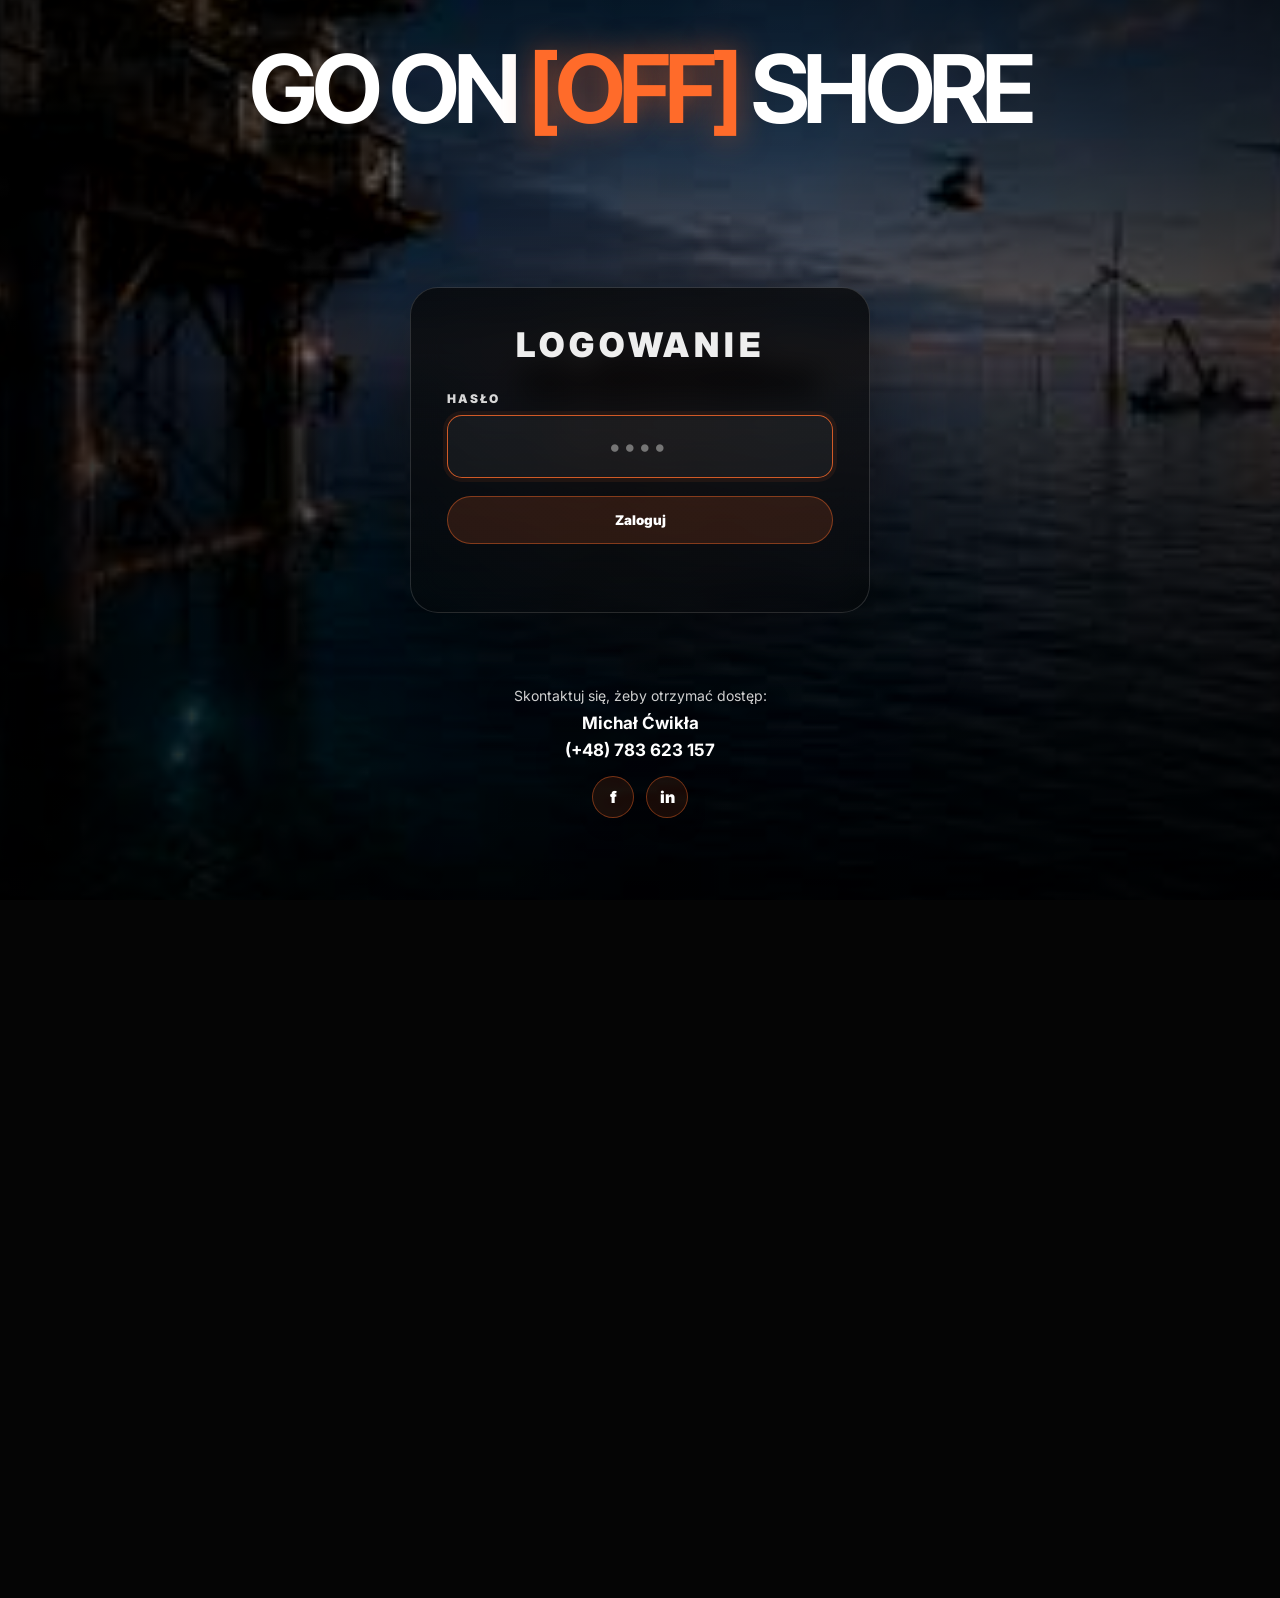
==== commit 60e77411: "Use uploaded offshore image as login background" ====
--- a/index.html
+++ b/index.html
@@ -9,7 +9,7 @@
 <link href="https://fonts.googleapis.com/css2?family=Inter+Tight:wght@500;600;700;800;900&family=Inter:wght@400;500;600;700;800;900&display=swap" rel="stylesheet">
 <style>
 :root{--bg:#050505;--text:#eee;--muted:#919191;--orange:#ff6b2a;--orange2:#ff9b63;--line:rgba(255,255,255,.14);--line2:rgba(255,255,255,.075);--topbar:78px;--sidebar:320px;--font:Inter,system-ui,sans-serif}*{box-sizing:border-box;margin:0;padding:0}html,body{min-height:100%;background:#050505;color:var(--text);font-family:var(--font);overflow-x:hidden;scroll-behavior:smooth}body.locked{overflow:hidden}button,input,textarea,select{font-family:inherit}button{cursor:pointer}@keyframes fadeUp{from{opacity:0;transform:translateY(22px)}to{opacity:1;transform:translateY(0)}}@keyframes cue{0%,100%{transform:translateY(0)}50%{transform:translateY(8px)}}@keyframes glow{0%,100%{box-shadow:0 0 0 rgba(255,107,42,0)}50%{box-shadow:0 0 46px rgba(255,107,42,.22)}}
-.login-gate{position:fixed;inset:0;z-index:999;display:flex;align-items:center;justify-content:center;overflow:hidden;background:radial-gradient(circle at 50% 18%,rgba(255,107,42,.17),transparent 28%),linear-gradient(180deg,#050505,#030303);transition:opacity .8s ease,transform 1s cubic-bezier(.16,1,.3,1),filter .8s ease}.login-gate.zoom-away{opacity:0;transform:scale(7);filter:blur(12px);pointer-events:none}.login-logo{position:absolute;top:46px;left:50%;z-index:5;transform:translateX(-50%);font-family:"Inter Tight",sans-serif;font-size:clamp(46px,7.4vw,124px);font-weight:650;letter-spacing:-.06em;line-height:.9;color:#fff;white-space:nowrap}.login-logo span{color:var(--orange);text-shadow:0 0 32px rgba(255,107,42,.55)}.login-card{position:relative;z-index:6;width:min(460px,calc(100vw - 44px));border:1px solid var(--line);border-radius:28px;background:linear-gradient(180deg,rgba(5,5,5,.78),rgba(5,5,5,.54));backdrop-filter:blur(14px);box-shadow:0 30px 90px rgba(0,0,0,.56);padding:36px;animation:glow 3s ease-in-out infinite}.login-card h1{text-align:center;font-size:34px;letter-spacing:.14em;font-weight:900;margin-bottom:26px}.login-card label{display:block;color:#d7d7d7;font-size:12px;text-transform:uppercase;letter-spacing:.16em;font-weight:900;margin-bottom:9px}.login-card input{width:100%;border:1px solid var(--line);background:rgba(255,255,255,.05);border-radius:15px;color:#fff;padding:16px 17px;font-size:24px;letter-spacing:.20em;font-weight:850;text-align:center;outline:none}.login-card input:focus{border-color:rgba(255,107,42,.8);box-shadow:0 0 0 4px rgba(255,107,42,.08)}.login-card button{width:100%;border:1px solid rgba(255,107,42,.42);background:rgba(255,107,42,.14);color:#fff;border-radius:999px;padding:15px 18px;font-weight:900;margin-top:18px;transition:.22s ease}.login-card button:hover{background:rgba(255,107,42,.22);transform:translateY(-1px)}.login-error{min-height:20px;margin:12px 0 0;color:#ff7b7b;text-align:center;font-size:13px}.login-contact{position:absolute;left:50%;top:calc(50% + 235px);z-index:6;transform:translateX(-50%);width:min(460px,calc(100vw - 44px));text-align:center}.login-contact p{color:#d0d0d0;font-size:14px;line-height:1.5}.login-contact strong{display:block;color:#fff;font-size:17px;margin-top:7px}.social-row{display:flex;justify-content:center;gap:12px;margin-top:16px}.social-link{width:42px;height:42px;border:1px solid rgba(255,107,42,.42);border-radius:999px;background:rgba(255,107,42,.10);display:grid;place-items:center;color:#fff;text-decoration:none;font-weight:950}.social-link:hover{background:rgba(255,107,42,.22);transform:translateY(-2px)}
+.login-gate{position:fixed;inset:0;z-index:999;display:flex;align-items:center;justify-content:center;overflow:hidden;background:#050505;transition:opacity .8s ease,transform 1s cubic-bezier(.16,1,.3,1),filter .8s ease}.login-gate:before{content:"";position:absolute;inset:0;z-index:0;background:url("assets/login-bg.svg") center center/cover no-repeat;filter:saturate(1.06) contrast(1.06) brightness(.78);transform:scale(1.012)}.login-gate:after{content:"";position:absolute;inset:0;z-index:1;pointer-events:none;background:linear-gradient(90deg,rgba(0,0,0,.72) 0%,rgba(0,0,0,.26) 32%,rgba(0,0,0,.18) 62%,rgba(0,0,0,.58) 100%),linear-gradient(180deg,rgba(0,0,0,.48) 0%,rgba(0,0,0,.12) 38%,rgba(0,0,0,.66) 100%),radial-gradient(circle at 50% 48%,rgba(255,107,42,.13),transparent 34%)}.login-gate.zoom-away{opacity:0;transform:scale(7);filter:blur(12px);pointer-events:none}.login-logo{position:absolute;top:46px;left:50%;z-index:5;transform:translateX(-50%);font-family:"Inter Tight",sans-serif;font-size:clamp(46px,7.4vw,124px);font-weight:650;letter-spacing:-.06em;line-height:.9;color:#fff;white-space:nowrap}.login-logo span{color:var(--orange);text-shadow:0 0 32px rgba(255,107,42,.55)}.login-card{position:relative;z-index:6;width:min(460px,calc(100vw - 44px));border:1px solid var(--line);border-radius:28px;background:linear-gradient(180deg,rgba(5,5,5,.74),rgba(5,5,5,.50));backdrop-filter:blur(14px);box-shadow:0 30px 90px rgba(0,0,0,.62);padding:36px;animation:glow 3s ease-in-out infinite}.login-card h1{text-align:center;font-size:34px;letter-spacing:.14em;font-weight:900;margin-bottom:26px}.login-card label{display:block;color:#d7d7d7;font-size:12px;text-transform:uppercase;letter-spacing:.16em;font-weight:900;margin-bottom:9px}.login-card input{width:100%;border:1px solid var(--line);background:rgba(255,255,255,.05);border-radius:15px;color:#fff;padding:16px 17px;font-size:24px;letter-spacing:.20em;font-weight:850;text-align:center;outline:none}.login-card input:focus{border-color:rgba(255,107,42,.8);box-shadow:0 0 0 4px rgba(255,107,42,.08)}.login-card button{width:100%;border:1px solid rgba(255,107,42,.42);background:rgba(255,107,42,.14);color:#fff;border-radius:999px;padding:15px 18px;font-weight:900;margin-top:18px;transition:.22s ease}.login-card button:hover{background:rgba(255,107,42,.22);transform:translateY(-1px)}.login-error{min-height:20px;margin:12px 0 0;color:#ff7b7b;text-align:center;font-size:13px}.login-contact{position:absolute;left:50%;top:calc(50% + 235px);z-index:6;transform:translateX(-50%);width:min(460px,calc(100vw - 44px));text-align:center;text-shadow:0 10px 30px rgba(0,0,0,.75)}.login-contact p{color:#d0d0d0;font-size:14px;line-height:1.5}.login-contact strong{display:block;color:#fff;font-size:17px;margin-top:7px}.social-row{display:flex;justify-content:center;gap:12px;margin-top:16px}.social-link{width:42px;height:42px;border:1px solid rgba(255,107,42,.42);border-radius:999px;background:rgba(255,107,42,.10);display:grid;place-items:center;color:#fff;text-decoration:none;font-weight:950}.social-link:hover{background:rgba(255,107,42,.22);transform:translateY(-2px)}
 .app{min-height:100vh;position:relative;z-index:1;opacity:0;transform:scale(.94);filter:blur(12px);pointer-events:none;transition:.8s ease}.app.unlocked{opacity:1;transform:scale(1);filter:blur(0);pointer-events:auto}.topbar{position:fixed;inset:0 0 auto;height:var(--topbar);z-index:100;background:rgba(5,5,5,.9);border-bottom:1px solid var(--line);backdrop-filter:blur(18px);display:flex;align-items:center;justify-content:center;padding:0 28px}.brand-btn{position:absolute;left:28px;top:50%;transform:translateY(-50%);border:0;background:transparent}.brand{font-family:"Inter Tight";font-size:clamp(28px,2.25vw,42px);font-weight:500}.brand-off,.off{color:var(--orange)}.topnav{display:flex;gap:26px;padding-left:104px;overflow-x:auto}.nav-btn{position:relative;border:0;background:transparent;color:#fff;font-size:15px;font-weight:780;padding:11px 0}.nav-btn.active:after,.nav-btn:hover:after{content:"";position:absolute;left:0;right:0;bottom:0;height:1px;background:var(--orange)}.page{display:none;min-height:100vh;padding-top:var(--topbar)}.page.active{display:block;animation:fadeUp .42s ease}.front-page{padding:var(--topbar) 80px 90px}.front-logo{min-height:calc(100vh - var(--topbar));display:flex;flex-direction:column;align-items:flex-start;justify-content:center;max-width:1240px;margin:0 auto;position:relative}.front-logo h1{font-size:clamp(46px,6.4vw,120px);line-height:.9;font-weight:575;letter-spacing:-.065em;white-space:nowrap}.front-logo .off{margin:0 16px}.front-line{color:#9a9a9a;font-size:clamp(18px,1.35vw,25px);line-height:1.35}.front-line.one{margin-top:30px;color:#fff;font-size:clamp(22px,1.75vw,34px)}.front-line.two,.front-line.three{margin-top:18px}.business-scroll-cue{position:absolute;left:0;bottom:34px;border:0;background:transparent;color:#fff;font-size:14px;font-weight:850;letter-spacing:.18em;text-transform:uppercase;display:flex;gap:13px;animation:cue 2.2s ease-in-out infinite}.cue-mark{width:24px;height:24px;position:relative}.cue-mark:before,.cue-mark:after{content:"";position:absolute;bottom:5px;width:14px;height:2px;background:#fff}.cue-mark:before{left:2px;transform:rotate(45deg)}.cue-mark:after{right:2px;transform:rotate(-45deg)}.front-business-section{max-width:1440px;margin:0 auto;padding:70px 0}.front-business-head{display:flex;align-items:flex-end;justify-content:space-between;gap:24px;margin-bottom:30px}.front-business-title{font-size:clamp(38px,4vw,74px);line-height:.95;font-weight:700}.front-business-note{color:var(--muted);max-width:520px;line-height:1.5}.presentation-page{padding:var(--topbar) 0 0}.presentation-frame{height:calc(100vh - var(--topbar));width:100vw;overflow-x:auto;overflow-y:hidden;scroll-snap-type:x mandatory}.presentation-track{height:100%;display:flex}.presentation-slide{position:relative;height:100%;min-width:100vw;scroll-snap-align:start;padding:78px 90px 86px;display:flex;align-items:center;background:radial-gradient(circle at 72% 22%,rgba(255,107,42,.13),transparent 32%)}.presentation-logo{position:absolute;left:50%;top:22px;transform:translateX(-50%);font-family:"Inter Tight"}.slide-title-top{position:absolute;left:90px;top:42px;font-size:clamp(24px,2vw,40px);font-weight:800}.slide-count-corner{position:absolute;right:90px;bottom:48px;font-size:clamp(22px,2vw,36px);font-weight:850}.count-current{color:var(--orange)}.count-total{color:#fff}.slide-content-box h2{font-size:clamp(54px,5.6vw,108px);line-height:.92;letter-spacing:-.065em}.slide-content-box p{color:#aaa;font-size:clamp(18px,1.4vw,26px);max-width:850px}.slide-code-preview{margin-top:30px;border:1px solid var(--line2);border-radius:20px;overflow:hidden;height:260px}.slide-code-preview iframe{width:100%;height:100%;border:0}.standard-page{padding:calc(var(--topbar) + 70px) 90px 90px}.section-shell{max-width:1440px;margin:0 auto}.preview-grid{margin-top:38px;display:grid;grid-template-columns:repeat(3,1fr);gap:16px}.preview-card,.form-card{border:1px solid var(--line2);background:linear-gradient(180deg,rgba(255,255,255,.055),rgba(255,255,255,.018));border-radius:20px;padding:22px;min-height:150px;position:relative;overflow:hidden}.preview-card h3{font-size:24px;margin-bottom:10px}.preview-card p{color:var(--muted);font-size:14px;line-height:1.55}.badge{display:inline-flex;border:1px solid rgba(255,107,42,.35);background:rgba(255,107,42,.08);border-radius:999px;padding:7px 10px;color:#fff;font-size:12px;font-weight:850;margin:4px 6px 0 0}.config-table{margin-top:16px;border-collapse:collapse;width:max-content;max-width:100%;display:block;overflow:auto}.config-table td{border:1px solid var(--line);padding:10px;background:rgba(255,255,255,.035)}.business-subblock{border:1px solid var(--line2);border-radius:16px;padding:16px;margin-top:14px;background:rgba(255,255,255,.025)}.accounts-page{display:none;grid-template-columns:1fr var(--sidebar);padding-top:var(--topbar)}.settings-page{display:none;grid-template-columns:var(--sidebar) 1fr;padding-top:var(--topbar)}.accounts-page.active,.settings-page.active{display:grid}.accounts-sidebar{position:fixed;top:var(--topbar);right:0;width:var(--sidebar);height:calc(100vh - var(--topbar));background:rgba(11,11,11,.9);border-left:1px solid var(--line);padding:25px 22px}.settings-menu{position:fixed;top:var(--topbar);left:0;width:var(--sidebar);height:calc(100vh - var(--topbar));background:rgba(11,11,11,.9);border-right:1px solid var(--line);padding:25px 22px}.side-label{color:#8d8d8d;font-size:12px;text-transform:uppercase;letter-spacing:.35em;margin-bottom:25px}.account-btn,.settings-tab{width:100%;border:0;background:transparent;color:#fff;text-align:left;padding:13px;border-radius:13px;margin-bottom:10px}.account-btn.active,.settings-tab.active,.account-btn:hover,.settings-tab:hover{background:rgba(255,255,255,.06);box-shadow:inset 3px 0 0 var(--orange)}.account-icon{font-size:9px;color:var(--orange);margin-right:8px}.account-sub{display:none}.accounts-main{padding:70px;margin-right:var(--sidebar)}.settings-workspace{grid-column:2;padding:70px}.settings-panel{display:none}.settings-panel.active{display:block}.settings-head{display:flex;justify-content:space-between;gap:24px;margin-bottom:30px}.settings-head h2{font-size:clamp(42px,4vw,74px);line-height:.95}.editor-stack{display:flex;flex-direction:column;gap:16px}.field-grid{display:grid;grid-template-columns:repeat(2,1fr);gap:12px;margin-top:16px}label{display:flex;flex-direction:column;gap:7px;color:#d5d5d5;font-size:12px;text-transform:uppercase;letter-spacing:.12em;font-weight:850}input,textarea,select{width:100%;border:1px solid var(--line);background:rgba(255,255,255,.045);border-radius:12px;color:var(--text);padding:12px 13px;font-size:14px;outline:none}textarea{min-height:110px;resize:vertical}.action{border:1px solid rgba(255,107,42,.38);background:rgba(255,107,42,.1);color:#fff;border-radius:999px;padding:12px 18px;font-weight:850;font-size:13px;margin:8px 8px 0 0}.danger{border-color:rgba(255,80,80,.45);background:rgba(255,80,80,.08)}.table-builder,.q-card,.hire-row,.function-row{border:1px solid var(--line);border-radius:16px;padding:16px;margin-top:14px;background:rgba(255,255,255,.025)}.table-cells{display:grid;gap:8px;margin-top:12px}.money-grid{display:grid;grid-template-columns:repeat(3,1fr);gap:12px;margin-top:16px}.edit-btn{position:fixed;right:15px;bottom:16px;z-index:140;background:#171717;color:#e9e9e9;border:1px solid var(--line2);border-radius:10px;padding:9px 14px}.reveal{opacity:0;transform:translateY(18px)}.reveal.in{opacity:1;transform:translateY(0);transition:.55s ease}@media(prefers-reduced-motion:reduce){.login-card,.business-scroll-cue{animation:none!important}}@media(max-width:1100px){.preview-grid,.field-grid,.money-grid{grid-template-columns:repeat(2,1fr)}}@media(max-width:780px){:root{--topbar:128px}.login-logo{top:30px;font-size:clamp(34px,11vw,70px)}.login-card{width:min(390px,calc(100vw - 34px));padding:28px}.login-contact{top:calc(50% + 215px)}.topbar{align-items:flex-start;justify-content:flex-start;padding:18px 14px 0}.brand-btn{position:relative;left:auto;top:auto;transform:none;margin-right:18px}.topnav{width:100%;justify-content:flex-start;overflow-x:auto;padding-bottom:12px}.front-page{padding-left:24px;padding-right:24px}.front-logo h1{white-space:normal}.presentation-slide{padding:78px 28px 86px}.slide-title-top{left:28px}.slide-count-corner{right:28px}.accounts-page.active,.settings-page.active{display:block}.accounts-sidebar,.settings-menu{position:relative;width:100%;height:auto;top:0;right:auto;left:auto;border:0;border-bottom:1px solid var(--line)}.accounts-main,.settings-workspace{padding:40px 24px;margin-right:0}.preview-grid,.field-grid,.money-grid{grid-template-columns:1fr}}
 </style>
 </head>
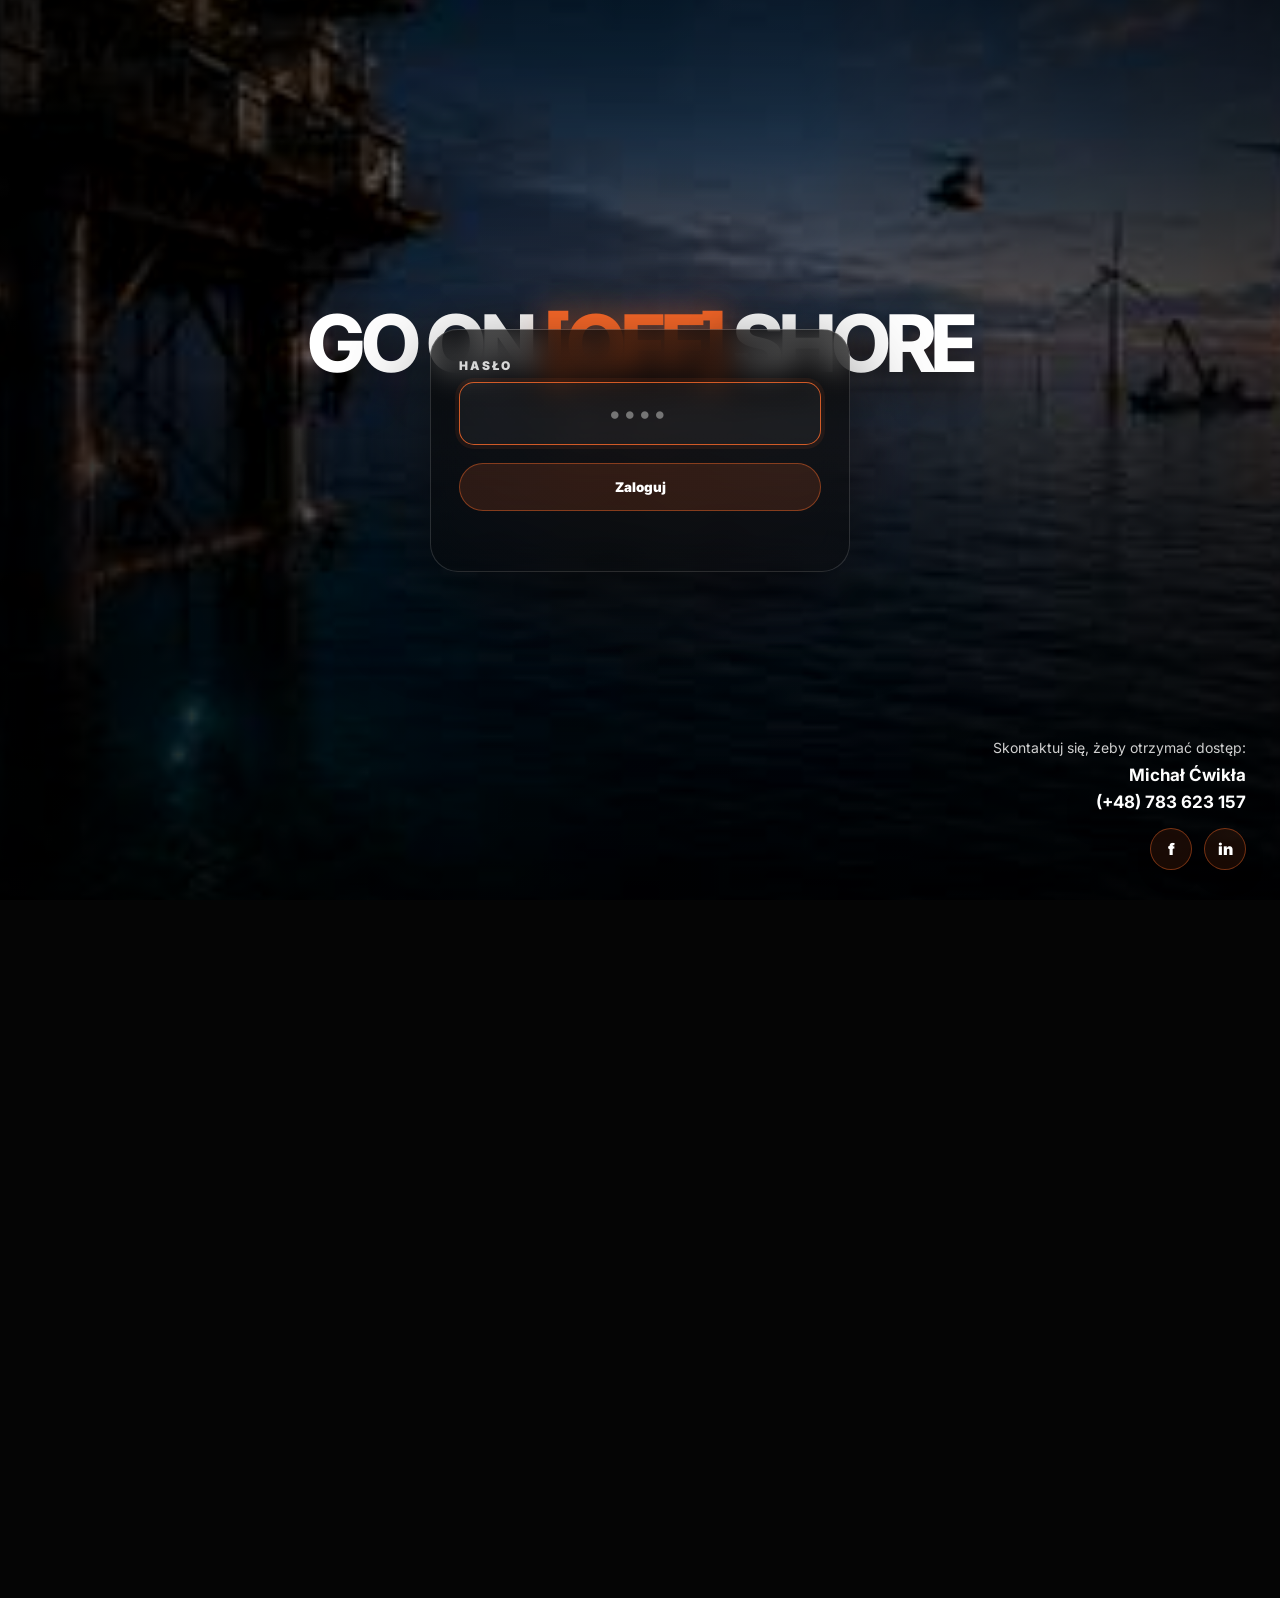
==== commit 43481ae9: "Reposition login form and add lockout animation" ====
--- a/index.html
+++ b/index.html
@@ -9,19 +9,19 @@
 <link href="https://fonts.googleapis.com/css2?family=Inter+Tight:wght@500;600;700;800;900&family=Inter:wght@400;500;600;700;800;900&display=swap" rel="stylesheet">
 <style>
 :root{--bg:#050505;--text:#eee;--muted:#919191;--orange:#ff6b2a;--orange2:#ff9b63;--line:rgba(255,255,255,.14);--line2:rgba(255,255,255,.075);--topbar:78px;--sidebar:320px;--font:Inter,system-ui,sans-serif}*{box-sizing:border-box;margin:0;padding:0}html,body{min-height:100%;background:#050505;color:var(--text);font-family:var(--font);overflow-x:hidden;scroll-behavior:smooth}body.locked{overflow:hidden}button,input,textarea,select{font-family:inherit}button{cursor:pointer}@keyframes fadeUp{from{opacity:0;transform:translateY(22px)}to{opacity:1;transform:translateY(0)}}@keyframes cue{0%,100%{transform:translateY(0)}50%{transform:translateY(8px)}}@keyframes glow{0%,100%{box-shadow:0 0 0 rgba(255,107,42,0)}50%{box-shadow:0 0 46px rgba(255,107,42,.22)}}
-.login-gate{position:fixed;inset:0;z-index:999;display:flex;align-items:center;justify-content:center;overflow:hidden;background:#050505;transition:opacity .8s ease,transform 1s cubic-bezier(.16,1,.3,1),filter .8s ease}.login-gate:before{content:"";position:absolute;inset:0;z-index:0;background:url("assets/login-bg.svg") center center/cover no-repeat;filter:saturate(1.06) contrast(1.06) brightness(.78);transform:scale(1.012)}.login-gate:after{content:"";position:absolute;inset:0;z-index:1;pointer-events:none;background:linear-gradient(90deg,rgba(0,0,0,.72) 0%,rgba(0,0,0,.26) 32%,rgba(0,0,0,.18) 62%,rgba(0,0,0,.58) 100%),linear-gradient(180deg,rgba(0,0,0,.48) 0%,rgba(0,0,0,.12) 38%,rgba(0,0,0,.66) 100%),radial-gradient(circle at 50% 48%,rgba(255,107,42,.13),transparent 34%)}.login-gate.zoom-away{opacity:0;transform:scale(7);filter:blur(12px);pointer-events:none}.login-logo{position:absolute;top:46px;left:50%;z-index:5;transform:translateX(-50%);font-family:"Inter Tight",sans-serif;font-size:clamp(46px,7.4vw,124px);font-weight:650;letter-spacing:-.06em;line-height:.9;color:#fff;white-space:nowrap}.login-logo span{color:var(--orange);text-shadow:0 0 32px rgba(255,107,42,.55)}.login-card{position:relative;z-index:6;width:min(460px,calc(100vw - 44px));border:1px solid var(--line);border-radius:28px;background:linear-gradient(180deg,rgba(5,5,5,.74),rgba(5,5,5,.50));backdrop-filter:blur(14px);box-shadow:0 30px 90px rgba(0,0,0,.62);padding:36px;animation:glow 3s ease-in-out infinite}.login-card h1{text-align:center;font-size:34px;letter-spacing:.14em;font-weight:900;margin-bottom:26px}.login-card label{display:block;color:#d7d7d7;font-size:12px;text-transform:uppercase;letter-spacing:.16em;font-weight:900;margin-bottom:9px}.login-card input{width:100%;border:1px solid var(--line);background:rgba(255,255,255,.05);border-radius:15px;color:#fff;padding:16px 17px;font-size:24px;letter-spacing:.20em;font-weight:850;text-align:center;outline:none}.login-card input:focus{border-color:rgba(255,107,42,.8);box-shadow:0 0 0 4px rgba(255,107,42,.08)}.login-card button{width:100%;border:1px solid rgba(255,107,42,.42);background:rgba(255,107,42,.14);color:#fff;border-radius:999px;padding:15px 18px;font-weight:900;margin-top:18px;transition:.22s ease}.login-card button:hover{background:rgba(255,107,42,.22);transform:translateY(-1px)}.login-error{min-height:20px;margin:12px 0 0;color:#ff7b7b;text-align:center;font-size:13px}.login-contact{position:absolute;left:50%;top:calc(50% + 235px);z-index:6;transform:translateX(-50%);width:min(460px,calc(100vw - 44px));text-align:center;text-shadow:0 10px 30px rgba(0,0,0,.75)}.login-contact p{color:#d0d0d0;font-size:14px;line-height:1.5}.login-contact strong{display:block;color:#fff;font-size:17px;margin-top:7px}.social-row{display:flex;justify-content:center;gap:12px;margin-top:16px}.social-link{width:42px;height:42px;border:1px solid rgba(255,107,42,.42);border-radius:999px;background:rgba(255,107,42,.10);display:grid;place-items:center;color:#fff;text-decoration:none;font-weight:950}.social-link:hover{background:rgba(255,107,42,.22);transform:translateY(-2px)}
-.app{min-height:100vh;position:relative;z-index:1;opacity:0;transform:scale(.94);filter:blur(12px);pointer-events:none;transition:.8s ease}.app.unlocked{opacity:1;transform:scale(1);filter:blur(0);pointer-events:auto}.topbar{position:fixed;inset:0 0 auto;height:var(--topbar);z-index:100;background:rgba(5,5,5,.9);border-bottom:1px solid var(--line);backdrop-filter:blur(18px);display:flex;align-items:center;justify-content:center;padding:0 28px}.brand-btn{position:absolute;left:28px;top:50%;transform:translateY(-50%);border:0;background:transparent}.brand{font-family:"Inter Tight";font-size:clamp(28px,2.25vw,42px);font-weight:500}.brand-off,.off{color:var(--orange)}.topnav{display:flex;gap:26px;padding-left:104px;overflow-x:auto}.nav-btn{position:relative;border:0;background:transparent;color:#fff;font-size:15px;font-weight:780;padding:11px 0}.nav-btn.active:after,.nav-btn:hover:after{content:"";position:absolute;left:0;right:0;bottom:0;height:1px;background:var(--orange)}.page{display:none;min-height:100vh;padding-top:var(--topbar)}.page.active{display:block;animation:fadeUp .42s ease}.front-page{padding:var(--topbar) 80px 90px}.front-logo{min-height:calc(100vh - var(--topbar));display:flex;flex-direction:column;align-items:flex-start;justify-content:center;max-width:1240px;margin:0 auto;position:relative}.front-logo h1{font-size:clamp(46px,6.4vw,120px);line-height:.9;font-weight:575;letter-spacing:-.065em;white-space:nowrap}.front-logo .off{margin:0 16px}.front-line{color:#9a9a9a;font-size:clamp(18px,1.35vw,25px);line-height:1.35}.front-line.one{margin-top:30px;color:#fff;font-size:clamp(22px,1.75vw,34px)}.front-line.two,.front-line.three{margin-top:18px}.business-scroll-cue{position:absolute;left:0;bottom:34px;border:0;background:transparent;color:#fff;font-size:14px;font-weight:850;letter-spacing:.18em;text-transform:uppercase;display:flex;gap:13px;animation:cue 2.2s ease-in-out infinite}.cue-mark{width:24px;height:24px;position:relative}.cue-mark:before,.cue-mark:after{content:"";position:absolute;bottom:5px;width:14px;height:2px;background:#fff}.cue-mark:before{left:2px;transform:rotate(45deg)}.cue-mark:after{right:2px;transform:rotate(-45deg)}.front-business-section{max-width:1440px;margin:0 auto;padding:70px 0}.front-business-head{display:flex;align-items:flex-end;justify-content:space-between;gap:24px;margin-bottom:30px}.front-business-title{font-size:clamp(38px,4vw,74px);line-height:.95;font-weight:700}.front-business-note{color:var(--muted);max-width:520px;line-height:1.5}.presentation-page{padding:var(--topbar) 0 0}.presentation-frame{height:calc(100vh - var(--topbar));width:100vw;overflow-x:auto;overflow-y:hidden;scroll-snap-type:x mandatory}.presentation-track{height:100%;display:flex}.presentation-slide{position:relative;height:100%;min-width:100vw;scroll-snap-align:start;padding:78px 90px 86px;display:flex;align-items:center;background:radial-gradient(circle at 72% 22%,rgba(255,107,42,.13),transparent 32%)}.presentation-logo{position:absolute;left:50%;top:22px;transform:translateX(-50%);font-family:"Inter Tight"}.slide-title-top{position:absolute;left:90px;top:42px;font-size:clamp(24px,2vw,40px);font-weight:800}.slide-count-corner{position:absolute;right:90px;bottom:48px;font-size:clamp(22px,2vw,36px);font-weight:850}.count-current{color:var(--orange)}.count-total{color:#fff}.slide-content-box h2{font-size:clamp(54px,5.6vw,108px);line-height:.92;letter-spacing:-.065em}.slide-content-box p{color:#aaa;font-size:clamp(18px,1.4vw,26px);max-width:850px}.slide-code-preview{margin-top:30px;border:1px solid var(--line2);border-radius:20px;overflow:hidden;height:260px}.slide-code-preview iframe{width:100%;height:100%;border:0}.standard-page{padding:calc(var(--topbar) + 70px) 90px 90px}.section-shell{max-width:1440px;margin:0 auto}.preview-grid{margin-top:38px;display:grid;grid-template-columns:repeat(3,1fr);gap:16px}.preview-card,.form-card{border:1px solid var(--line2);background:linear-gradient(180deg,rgba(255,255,255,.055),rgba(255,255,255,.018));border-radius:20px;padding:22px;min-height:150px;position:relative;overflow:hidden}.preview-card h3{font-size:24px;margin-bottom:10px}.preview-card p{color:var(--muted);font-size:14px;line-height:1.55}.badge{display:inline-flex;border:1px solid rgba(255,107,42,.35);background:rgba(255,107,42,.08);border-radius:999px;padding:7px 10px;color:#fff;font-size:12px;font-weight:850;margin:4px 6px 0 0}.config-table{margin-top:16px;border-collapse:collapse;width:max-content;max-width:100%;display:block;overflow:auto}.config-table td{border:1px solid var(--line);padding:10px;background:rgba(255,255,255,.035)}.business-subblock{border:1px solid var(--line2);border-radius:16px;padding:16px;margin-top:14px;background:rgba(255,255,255,.025)}.accounts-page{display:none;grid-template-columns:1fr var(--sidebar);padding-top:var(--topbar)}.settings-page{display:none;grid-template-columns:var(--sidebar) 1fr;padding-top:var(--topbar)}.accounts-page.active,.settings-page.active{display:grid}.accounts-sidebar{position:fixed;top:var(--topbar);right:0;width:var(--sidebar);height:calc(100vh - var(--topbar));background:rgba(11,11,11,.9);border-left:1px solid var(--line);padding:25px 22px}.settings-menu{position:fixed;top:var(--topbar);left:0;width:var(--sidebar);height:calc(100vh - var(--topbar));background:rgba(11,11,11,.9);border-right:1px solid var(--line);padding:25px 22px}.side-label{color:#8d8d8d;font-size:12px;text-transform:uppercase;letter-spacing:.35em;margin-bottom:25px}.account-btn,.settings-tab{width:100%;border:0;background:transparent;color:#fff;text-align:left;padding:13px;border-radius:13px;margin-bottom:10px}.account-btn.active,.settings-tab.active,.account-btn:hover,.settings-tab:hover{background:rgba(255,255,255,.06);box-shadow:inset 3px 0 0 var(--orange)}.account-icon{font-size:9px;color:var(--orange);margin-right:8px}.account-sub{display:none}.accounts-main{padding:70px;margin-right:var(--sidebar)}.settings-workspace{grid-column:2;padding:70px}.settings-panel{display:none}.settings-panel.active{display:block}.settings-head{display:flex;justify-content:space-between;gap:24px;margin-bottom:30px}.settings-head h2{font-size:clamp(42px,4vw,74px);line-height:.95}.editor-stack{display:flex;flex-direction:column;gap:16px}.field-grid{display:grid;grid-template-columns:repeat(2,1fr);gap:12px;margin-top:16px}label{display:flex;flex-direction:column;gap:7px;color:#d5d5d5;font-size:12px;text-transform:uppercase;letter-spacing:.12em;font-weight:850}input,textarea,select{width:100%;border:1px solid var(--line);background:rgba(255,255,255,.045);border-radius:12px;color:var(--text);padding:12px 13px;font-size:14px;outline:none}textarea{min-height:110px;resize:vertical}.action{border:1px solid rgba(255,107,42,.38);background:rgba(255,107,42,.1);color:#fff;border-radius:999px;padding:12px 18px;font-weight:850;font-size:13px;margin:8px 8px 0 0}.danger{border-color:rgba(255,80,80,.45);background:rgba(255,80,80,.08)}.table-builder,.q-card,.hire-row,.function-row{border:1px solid var(--line);border-radius:16px;padding:16px;margin-top:14px;background:rgba(255,255,255,.025)}.table-cells{display:grid;gap:8px;margin-top:12px}.money-grid{display:grid;grid-template-columns:repeat(3,1fr);gap:12px;margin-top:16px}.edit-btn{position:fixed;right:15px;bottom:16px;z-index:140;background:#171717;color:#e9e9e9;border:1px solid var(--line2);border-radius:10px;padding:9px 14px}.reveal{opacity:0;transform:translateY(18px)}.reveal.in{opacity:1;transform:translateY(0);transition:.55s ease}@media(prefers-reduced-motion:reduce){.login-card,.business-scroll-cue{animation:none!important}}@media(max-width:1100px){.preview-grid,.field-grid,.money-grid{grid-template-columns:repeat(2,1fr)}}@media(max-width:780px){:root{--topbar:128px}.login-logo{top:30px;font-size:clamp(34px,11vw,70px)}.login-card{width:min(390px,calc(100vw - 34px));padding:28px}.login-contact{top:calc(50% + 215px)}.topbar{align-items:flex-start;justify-content:flex-start;padding:18px 14px 0}.brand-btn{position:relative;left:auto;top:auto;transform:none;margin-right:18px}.topnav{width:100%;justify-content:flex-start;overflow-x:auto;padding-bottom:12px}.front-page{padding-left:24px;padding-right:24px}.front-logo h1{white-space:normal}.presentation-slide{padding:78px 28px 86px}.slide-title-top{left:28px}.slide-count-corner{right:28px}.accounts-page.active,.settings-page.active{display:block}.accounts-sidebar,.settings-menu{position:relative;width:100%;height:auto;top:0;right:auto;left:auto;border:0;border-bottom:1px solid var(--line)}.accounts-main,.settings-workspace{padding:40px 24px;margin-right:0}.preview-grid,.field-grid,.money-grid{grid-template-columns:1fr}}
+.login-gate{position:fixed;inset:0;z-index:999;display:flex;align-items:center;justify-content:center;overflow:hidden;background:#050505;transition:opacity .9s ease,transform 1s cubic-bezier(.16,1,.3,1),filter .9s ease}.login-gate:before{content:"";position:absolute;inset:0;z-index:0;background:url("assets/login-bg.svg") center center/cover no-repeat;filter:saturate(1.06) contrast(1.06) brightness(.78);transform:scale(1.012)}.login-gate:after{content:"";position:absolute;inset:0;z-index:1;pointer-events:none;background:linear-gradient(90deg,rgba(0,0,0,.72) 0%,rgba(0,0,0,.26) 32%,rgba(0,0,0,.18) 62%,rgba(0,0,0,.58) 100%),linear-gradient(180deg,rgba(0,0,0,.48) 0%,rgba(0,0,0,.12) 38%,rgba(0,0,0,.66) 100%),radial-gradient(circle at 50% 48%,rgba(255,107,42,.13),transparent 34%)}.login-gate.zoom-away{opacity:0;transform:scale(7);filter:blur(12px);pointer-events:none}.login-logo{position:absolute;top:calc(50% - 142px);left:50%;z-index:6;transform:translateX(-50%);font-family:"Inter Tight",sans-serif;font-size:clamp(42px,6.2vw,96px);font-weight:760;letter-spacing:-.06em;line-height:.9;color:#fff;white-space:nowrap;text-shadow:0 16px 45px rgba(0,0,0,.78);transition:transform 1s cubic-bezier(.16,1,.3,1),opacity .75s ease,filter .75s ease}.login-logo span{color:var(--orange);text-shadow:0 0 32px rgba(255,107,42,.55)}.login-gate.zoom-away .login-logo{transform:translateX(-50%) scale(8.5);opacity:0;filter:blur(5px)}.login-card{position:relative;z-index:6;width:min(420px,calc(100vw - 44px));border:1px solid var(--line);border-radius:28px;background:linear-gradient(180deg,rgba(5,5,5,.70),rgba(5,5,5,.45));backdrop-filter:blur(14px);box-shadow:0 30px 90px rgba(0,0,0,.62);padding:28px;animation:glow 3s ease-in-out infinite;transition:opacity 1.25s ease,transform 1.25s cubic-bezier(.16,1,.3,1),filter 1.25s ease}.login-card h1{display:none}.login-card label{display:block;color:#d7d7d7;font-size:12px;text-transform:uppercase;letter-spacing:.16em;font-weight:900;margin-bottom:9px}.login-card input{width:100%;border:1px solid var(--line);background:rgba(255,255,255,.05);border-radius:15px;color:#fff;padding:16px 17px;font-size:24px;letter-spacing:.20em;font-weight:850;text-align:center;outline:none}.login-card input:focus{border-color:rgba(255,107,42,.8);box-shadow:0 0 0 4px rgba(255,107,42,.08)}.login-card button{width:100%;border:1px solid rgba(255,107,42,.42);background:rgba(255,107,42,.14);color:#fff;border-radius:999px;padding:15px 18px;font-weight:900;margin-top:18px;transition:.22s ease}.login-card button:hover{background:rgba(255,107,42,.22);transform:translateY(-1px)}.login-gate.locked-out .login-card{opacity:0;transform:translateY(28px) scale(.94);filter:blur(9px);pointer-events:none}.login-error{min-height:20px;margin:12px 0 0;color:#ff7b7b;text-align:center;font-size:13px}.login-contact{position:absolute;right:34px;bottom:30px;left:auto;top:auto;z-index:6;transform:none;width:min(340px,calc(100vw - 90px));text-align:right;text-shadow:0 10px 30px rgba(0,0,0,.75)}.login-contact p{color:#d0d0d0;font-size:14px;line-height:1.5}.login-contact strong{display:block;color:#fff;font-size:17px;margin-top:7px}.social-row{display:flex;justify-content:flex-end;gap:12px;margin-top:16px}.social-link{width:42px;height:42px;border:1px solid rgba(255,107,42,.42);border-radius:999px;background:rgba(255,107,42,.10);display:grid;place-items:center;color:#fff;text-decoration:none;font-weight:950}.social-link:hover{background:rgba(255,107,42,.22);transform:translateY(-2px)}.lock-warning{position:absolute;right:390px;bottom:38px;z-index:6;width:58px;height:58px;display:grid;place-items:center;border:1px solid rgba(255,107,42,.48);border-radius:18px;background:rgba(5,5,5,.56);backdrop-filter:blur(14px);font-size:30px;opacity:0;transform:translateY(12px) scale(.88);pointer-events:none;transition:opacity .9s ease,transform .9s cubic-bezier(.16,1,.3,1),filter .9s ease;filter:blur(4px)}.login-gate.locked-out .lock-warning{opacity:1;transform:translateY(0) scale(1);filter:blur(0)}
+.app{min-height:100vh;position:relative;z-index:1;opacity:0;transform:scale(.94);filter:blur(12px);pointer-events:none;transition:.8s ease}.app.unlocked{opacity:1;transform:scale(1);filter:blur(0);pointer-events:auto}.topbar{position:fixed;inset:0 0 auto;height:var(--topbar);z-index:100;background:rgba(5,5,5,.9);border-bottom:1px solid var(--line);backdrop-filter:blur(18px);display:flex;align-items:center;justify-content:center;padding:0 28px}.brand-btn{position:absolute;left:28px;top:50%;transform:translateY(-50%);border:0;background:transparent}.brand{font-family:"Inter Tight";font-size:clamp(28px,2.25vw,42px);font-weight:500}.brand-off,.off{color:var(--orange)}.topnav{display:flex;gap:26px;padding-left:104px;overflow-x:auto}.nav-btn{position:relative;border:0;background:transparent;color:#fff;font-size:15px;font-weight:780;padding:11px 0}.nav-btn.active:after,.nav-btn:hover:after{content:"";position:absolute;left:0;right:0;bottom:0;height:1px;background:var(--orange)}.page{display:none;min-height:100vh;padding-top:var(--topbar)}.page.active{display:block;animation:fadeUp .42s ease}.front-page{padding:var(--topbar) 80px 90px}.front-logo{min-height:calc(100vh - var(--topbar));display:flex;flex-direction:column;align-items:flex-start;justify-content:center;max-width:1240px;margin:0 auto;position:relative}.front-logo h1{font-size:clamp(46px,6.4vw,120px);line-height:.9;font-weight:575;letter-spacing:-.065em;white-space:nowrap}.front-logo .off{margin:0 16px}.front-line{color:#9a9a9a;font-size:clamp(18px,1.35vw,25px);line-height:1.35}.front-line.one{margin-top:30px;color:#fff;font-size:clamp(22px,1.75vw,34px)}.front-line.two,.front-line.three{margin-top:18px}.business-scroll-cue{position:absolute;left:0;bottom:34px;border:0;background:transparent;color:#fff;font-size:14px;font-weight:850;letter-spacing:.18em;text-transform:uppercase;display:flex;gap:13px;animation:cue 2.2s ease-in-out infinite}.cue-mark{width:24px;height:24px;position:relative}.cue-mark:before,.cue-mark:after{content:"";position:absolute;bottom:5px;width:14px;height:2px;background:#fff}.cue-mark:before{left:2px;transform:rotate(45deg)}.cue-mark:after{right:2px;transform:rotate(-45deg)}.front-business-section{max-width:1440px;margin:0 auto;padding:70px 0}.front-business-head{display:flex;align-items:flex-end;justify-content:space-between;gap:24px;margin-bottom:30px}.front-business-title{font-size:clamp(38px,4vw,74px);line-height:.95;font-weight:700}.front-business-note{color:var(--muted);max-width:520px;line-height:1.5}.presentation-page{padding:var(--topbar) 0 0}.presentation-frame{height:calc(100vh - var(--topbar));width:100vw;overflow-x:auto;overflow-y:hidden;scroll-snap-type:x mandatory}.presentation-track{height:100%;display:flex}.presentation-slide{position:relative;height:100%;min-width:100vw;scroll-snap-align:start;padding:78px 90px 86px;display:flex;align-items:center;background:radial-gradient(circle at 72% 22%,rgba(255,107,42,.13),transparent 32%)}.presentation-logo{position:absolute;left:50%;top:22px;transform:translateX(-50%);font-family:"Inter Tight"}.slide-title-top{position:absolute;left:90px;top:42px;font-size:clamp(24px,2vw,40px);font-weight:800}.slide-count-corner{position:absolute;right:90px;bottom:48px;font-size:clamp(22px,2vw,36px);font-weight:850}.count-current{color:var(--orange)}.count-total{color:#fff}.slide-content-box h2{font-size:clamp(54px,5.6vw,108px);line-height:.92;letter-spacing:-.065em}.slide-content-box p{color:#aaa;font-size:clamp(18px,1.4vw,26px);max-width:850px}.slide-code-preview{margin-top:30px;border:1px solid var(--line2);border-radius:20px;overflow:hidden;height:260px}.slide-code-preview iframe{width:100%;height:100%;border:0}.standard-page{padding:calc(var(--topbar) + 70px) 90px 90px}.section-shell{max-width:1440px;margin:0 auto}.preview-grid{margin-top:38px;display:grid;grid-template-columns:repeat(3,1fr);gap:16px}.preview-card,.form-card{border:1px solid var(--line2);background:linear-gradient(180deg,rgba(255,255,255,.055),rgba(255,255,255,.018));border-radius:20px;padding:22px;min-height:150px;position:relative;overflow:hidden}.preview-card h3{font-size:24px;margin-bottom:10px}.preview-card p{color:var(--muted);font-size:14px;line-height:1.55}.badge{display:inline-flex;border:1px solid rgba(255,107,42,.35);background:rgba(255,107,42,.08);border-radius:999px;padding:7px 10px;color:#fff;font-size:12px;font-weight:850;margin:4px 6px 0 0}.config-table{margin-top:16px;border-collapse:collapse;width:max-content;max-width:100%;display:block;overflow:auto}.config-table td{border:1px solid var(--line);padding:10px;background:rgba(255,255,255,.035)}.business-subblock{border:1px solid var(--line2);border-radius:16px;padding:16px;margin-top:14px;background:rgba(255,255,255,.025)}.accounts-page{display:none;grid-template-columns:1fr var(--sidebar);padding-top:var(--topbar)}.settings-page{display:none;grid-template-columns:var(--sidebar) 1fr;padding-top:var(--topbar)}.accounts-page.active,.settings-page.active{display:grid}.accounts-sidebar{position:fixed;top:var(--topbar);right:0;width:var(--sidebar);height:calc(100vh - var(--topbar));background:rgba(11,11,11,.9);border-left:1px solid var(--line);padding:25px 22px}.settings-menu{position:fixed;top:var(--topbar);left:0;width:var(--sidebar);height:calc(100vh - var(--topbar));background:rgba(11,11,11,.9);border-right:1px solid var(--line);padding:25px 22px}.side-label{color:#8d8d8d;font-size:12px;text-transform:uppercase;letter-spacing:.35em;margin-bottom:25px}.account-btn,.settings-tab{width:100%;border:0;background:transparent;color:#fff;text-align:left;padding:13px;border-radius:13px;margin-bottom:10px}.account-btn.active,.settings-tab.active,.account-btn:hover,.settings-tab:hover{background:rgba(255,255,255,.06);box-shadow:inset 3px 0 0 var(--orange)}.account-icon{font-size:9px;color:var(--orange);margin-right:8px}.account-sub{display:none}.accounts-main{padding:70px;margin-right:var(--sidebar)}.settings-workspace{grid-column:2;padding:70px}.settings-panel{display:none}.settings-panel.active{display:block}.settings-head{display:flex;justify-content:space-between;gap:24px;margin-bottom:30px}.settings-head h2{font-size:clamp(42px,4vw,74px);line-height:.95}.editor-stack{display:flex;flex-direction:column;gap:16px}.field-grid{display:grid;grid-template-columns:repeat(2,1fr);gap:12px;margin-top:16px}label{display:flex;flex-direction:column;gap:7px;color:#d5d5d5;font-size:12px;text-transform:uppercase;letter-spacing:.12em;font-weight:850}input,textarea,select{width:100%;border:1px solid var(--line);background:rgba(255,255,255,.045);border-radius:12px;color:var(--text);padding:12px 13px;font-size:14px;outline:none}textarea{min-height:110px;resize:vertical}.action{border:1px solid rgba(255,107,42,.38);background:rgba(255,107,42,.1);color:#fff;border-radius:999px;padding:12px 18px;font-weight:850;font-size:13px;margin:8px 8px 0 0}.danger{border-color:rgba(255,80,80,.45);background:rgba(255,80,80,.08)}.table-builder,.q-card,.hire-row,.function-row{border:1px solid var(--line);border-radius:16px;padding:16px;margin-top:14px;background:rgba(255,255,255,.025)}.table-cells{display:grid;gap:8px;margin-top:12px}.money-grid{display:grid;grid-template-columns:repeat(3,1fr);gap:12px;margin-top:16px}.edit-btn{position:fixed;right:15px;bottom:16px;z-index:140;background:#171717;color:#e9e9e9;border:1px solid var(--line2);border-radius:10px;padding:9px 14px}.reveal{opacity:0;transform:translateY(18px)}.reveal.in{opacity:1;transform:translateY(0);transition:.55s ease}@media(prefers-reduced-motion:reduce){.login-card,.business-scroll-cue{animation:none!important}.login-gate.zoom-away .login-logo{transform:translateX(-50%) scale(1.2)}}@media(max-width:1100px){.preview-grid,.field-grid,.money-grid{grid-template-columns:repeat(2,1fr)}.lock-warning{right:auto;left:34px}}@media(max-width:780px){:root{--topbar:128px}.login-logo{top:calc(50% - 128px);font-size:clamp(34px,11vw,70px)}.login-card{width:min(390px,calc(100vw - 34px));padding:24px}.login-contact{right:18px;bottom:22px;width:min(320px,calc(100vw - 36px));text-align:right}.lock-warning{left:18px;bottom:28px;width:50px;height:50px;font-size:25px}.topbar{align-items:flex-start;justify-content:flex-start;padding:18px 14px 0}.brand-btn{position:relative;left:auto;top:auto;transform:none;margin-right:18px}.topnav{width:100%;justify-content:flex-start;overflow-x:auto;padding-bottom:12px}.front-page{padding-left:24px;padding-right:24px}.front-logo h1{white-space:normal}.presentation-slide{padding:78px 28px 86px}.slide-title-top{left:28px}.slide-count-corner{right:28px}.accounts-page.active,.settings-page.active{display:block}.accounts-sidebar,.settings-menu{position:relative;width:100%;height:auto;top:0;right:auto;left:auto;border:0;border-bottom:1px solid var(--line)}.accounts-main,.settings-workspace{padding:40px 24px;margin-right:0}.preview-grid,.field-grid,.money-grid{grid-template-columns:1fr}}
 </style>
 </head>
 <body class="locked">
   <section id="loginGate" class="login-gate" aria-label="Panel logowania">
     <div class="login-logo">GO ON <span>[OFF]</span> SHORE</div>
-    <div class="login-card"><h1>LOGOWANIE</h1><label for="platformPassword">Hasło</label><input id="platformPassword" type="password" inputmode="numeric" autocomplete="off" placeholder="••••" maxlength="4" /><button id="loginButton" type="button">Zaloguj</button><div id="loginError" class="login-error"></div></div>
-    <div class="login-contact"><p>Skontaktuj się, żeby otrzymać dostęp:</p><strong>Michał Ćwikła</strong><strong>(+48) 783 623 157</strong><div class="social-row"><a class="social-link" href="https://www.facebook.com/profile.php?id=100006907245664" target="_blank" rel="noopener" aria-label="Facebook">f</a><a class="social-link" href="https://www.linkedin.com/in/michal-cwikla" target="_blank" rel="noopener" aria-label="LinkedIn">in</a></div></div>
+    <div class="login-card" id="loginCard"><h1>LOGOWANIE</h1><label for="platformPassword">Hasło</label><input id="platformPassword" type="password" inputmode="numeric" autocomplete="off" placeholder="••••" maxlength="4" /><button id="loginButton" type="button">Zaloguj</button><div id="loginError" class="login-error"></div></div>
+    <div class="login-contact"><p>Skontaktuj się, żeby otrzymać dostęp:</p><strong>Michał Ćwikła</strong><strong>(+48) 783 623 157</strong><div class="social-row"><a class="social-link" href="https://www.facebook.com/profile.php?id=100006907245664" target="_blank" rel="noopener" aria-label="Facebook">f</a><a class="social-link" href="https://www.linkedin.com/in/michal-cwikla" target="_blank" rel="noopener" aria-label="LinkedIn">in</a></div></div><div id="lockWarning" class="lock-warning" aria-hidden="true">⚠️</div>
   </section>
   <div class="app" id="platformApp" aria-hidden="true"><header class="topbar"><button class="brand-btn" data-page="front"><div class="brand"><span class="brand-off">[OFF]</span></div></button><nav class="topnav"><button class="nav-btn" data-page="business">Biznes Plan</button><button class="nav-btn" data-page="presentation">Prezentacja</button><button class="nav-btn" data-page="roadmap">Road Mapa</button><button class="nav-btn" data-page="accounts">Konta &amp; Funkcje</button><button class="nav-btn" data-page="organization">Organizacja &amp; Zespół</button><button class="nav-btn" data-page="settings">Ustawienia</button></nav></header><main id="front" class="page front-page active"><div class="front-logo"><h1>GO ON <span class="off">[OFF]</span> SHORE</h1><p class="front-line one">Marketplace &amp; Centrum Spraw</p><p class="front-line two">dla specjalistów sektora offshore,<br>onshore i podwyższonego ryzyka</p><p class="front-line three">Interaktywna prezentacja projektu inwestycyjnego przedstawiająca nowoczesny ekosystem dla osób pracujących w zawodach wysokiego ryzyka.</p><button class="business-scroll-cue" data-scroll-business><span>Biznes Plan</span><span class="cue-mark"></span></button></div><section id="businessPreviewSection" class="front-business-section"><div class="front-business-head"><div><div class="badge">Podgląd Biznes Planu</div><h2 class="front-business-title">Kontynuacja treści ze strony startowej</h2></div><p class="front-business-note">Sekcje są generowane z modułu Ustawienia → Biznes Plan.</p></div><div id="frontBusinessPreview" class="preview-grid"></div></section></main><main id="presentation" class="page presentation-page"><section class="presentation-frame"><div id="presentationTrack" class="presentation-track"></div></section></main><main id="roadmap" class="page standard-page"><div class="section-shell"><div id="roadmapPreview" class="preview-grid"></div></div></main><main id="accounts" class="page accounts-page"><section class="accounts-main"><div id="accountsPreview" class="preview-grid"></div></section><aside class="accounts-sidebar"><div class="side-label">Rodzaje kont</div><button class="account-btn active" data-account-view="Konto Użytkownika"><span class="account-icon">[OFF]</span><span class="account-title">Konto Użytkownika</span></button><button class="account-btn" data-account-view="Konto Firmy"><span class="account-icon">[OFF]</span><span class="account-title">Konto Firmy</span></button><button class="account-btn" data-account-view="Konto Partnera"><span class="account-icon">[OFF]</span><span class="account-title">Konto Partnera</span></button></aside></main><main id="organization" class="page standard-page"><div class="section-shell"><div id="organizationPreview" class="preview-grid"></div></div></main><main id="settings" class="page settings-page"><aside class="settings-menu"><div class="side-label">Ustawienia CRM</div><button class="settings-tab active" data-settings-tab="businessSettings">Biznes Plan</button><button class="settings-tab" data-settings-tab="presentationSettings">Prezentacja</button><button class="settings-tab" data-settings-tab="roadmapSettings">Road Mapa</button><button class="settings-tab" data-settings-tab="accountsSettings">Konta &amp; Funkcje</button><button class="settings-tab" data-settings-tab="organizationSettings">Organizacja &amp; Zespół</button></aside><section class="settings-workspace"><div class="settings-panel active" id="businessSettings"><div class="settings-head"><div><div class="badge">CRM / Formularz</div><h2>Biznes Plan</h2><p>Dodawaj tytuły główne, a pod każdym z nich wiele podtytułów.</p></div><button class="action" id="addBusinessBlock">+ Dodaj tytuł główny</button></div><div id="businessEditor" class="editor-stack"></div></div><div class="settings-panel" id="presentationSettings"><div class="settings-head"><div><div class="badge">CRM / Formularz</div><h2>Prezentacja</h2></div><button class="action" id="addSlide">+ Dodaj slajd</button></div><div id="presentationEditor" class="editor-stack"></div></div><div class="settings-panel" id="roadmapSettings"><div class="settings-head"><div><div class="badge">CRM / Formularz</div><h2>Road Mapa</h2></div><button class="action" id="addVersion">+ Dodaj wersję</button></div><div id="roadmapEditor" class="editor-stack"></div></div><div class="settings-panel" id="accountsSettings"><div id="accountsEditor" class="editor-stack"></div></div><div class="settings-panel" id="organizationSettings"><div class="settings-head"><div><div class="badge">CRM / Formularz</div><h2>Organizacja & Zespół</h2></div><button class="action" id="addDepartment">+ Dodaj departament</button><button class="action" id="addJob">+ Dodaj zawód</button></div><div id="organizationEditor" class="editor-stack"></div></div></section></main><button class="edit-btn">Edit with AI</button></div>
 <script>
-const LOGIN_PASSWORD='2891',gate=document.getElementById('loginGate'),app=document.getElementById('platformApp'),pass=document.getElementById('platformPassword'),err=document.getElementById('loginError');function unlock(){gate.classList.add('zoom-away');app.classList.add('unlocked');app.setAttribute('aria-hidden','false');document.body.classList.remove('locked');setTimeout(()=>gate.style.display='none',900)}function go(){if(pass.value.trim()===LOGIN_PASSWORD){err.textContent='';unlock()}else{err.textContent='Nieprawidłowe hasło';pass.value='';pass.focus()}}document.getElementById('loginButton').onclick=go;pass.addEventListener('keydown',e=>{if(e.key==='Enter')go()});setTimeout(()=>pass.focus(),300);
+const LOGIN_PASSWORD='2891',gate=document.getElementById('loginGate'),app=document.getElementById('platformApp'),pass=document.getElementById('platformPassword'),err=document.getElementById('loginError'),loginButton=document.getElementById('loginButton'),lockWarning=document.getElementById('lockWarning');let failedAttempts=0;function unlock(){gate.classList.add('zoom-away');app.classList.add('unlocked');app.setAttribute('aria-hidden','false');document.body.classList.remove('locked');setTimeout(()=>gate.style.display='none',1050)}function lockLogin(){gate.classList.add('locked-out');pass.disabled=true;loginButton.disabled=true;lockWarning.setAttribute('aria-hidden','false');err.textContent=''}function go(){if(gate.classList.contains('locked-out'))return;if(pass.value.trim()===LOGIN_PASSWORD){failedAttempts=0;err.textContent='';unlock()}else{failedAttempts+=1;if(failedAttempts>=3){lockLogin()}else{err.textContent=`Nieprawidłowe hasło · próba ${failedAttempts}/3`;pass.value='';pass.focus()}}}loginButton.onclick=go;pass.addEventListener('keydown',e=>{if(e.key==='Enter')go()});setTimeout(()=>pass.focus(),300);
 const STORAGE_KEY='off_settings_crm_v14';function uid(){return'id-'+Math.random().toString(36).slice(2,10)}function emptyTable(){return{enabled:false,cols:3,rows:3,w:160,h:52,cells:[]}}function emptySubtitle(){return{subtitle:'Nowy podtytuł',text:'Tekst...',table:emptyTable()}}function emptyBusiness(){return{title:'Nowy tytuł główny',subtitles:[emptySubtitle()]}}function esc(v=''){return String(v??'').replaceAll('&','&amp;').replaceAll('<','&lt;').replaceAll('>','&gt;').replaceAll('"','&quot;')}function money(v){return Number(v||0).toLocaleString('pl-PL')+' zł'}
 const defaultState={business:[{title:'Streszczenie inwestycyjne',subtitles:[{subtitle:'System operacyjny dla pracy wysokiego ryzyka',text:'GO ON [OFF] SHORE łączy specjalistów, firmy, partnerów, dokumenty, certyfikaty i gotowość mobilizacyjną.',table:emptyTable()}]}],presentation:[{title:'Start',theme:'Otwarcie projektu',code:"<div style='padding:32px;color:white;font-family:Inter,sans-serif'><h1>GO ON <span style='color:#ff6b2a'>[OFF]</span> SHORE</h1></div>"},{title:'Problem',theme:'Chaos rekrutacji, certyfikatów i mobilizacji',code:"<div style='padding:28px;color:white;font-family:Inter,sans-serif'><h2>Problem rynku</h2></div>"}],roadmap:[{name:'MVP 1.1',qCount:1,quarters:[{name:'Q3 2026',work:'Start UI i moduł ustawień.',goal:'Prototyp do pokazania inwestorowi.',effect:'Pierwsza wersja demonstracyjna.',hires:[]}]}],accounts:[{name:'Konto Użytkownika',functions:[{name:'Profil specjalisty',description:'Dane, doświadczenie i certyfikaty.',startQ:'Q3 2026'}]},{name:'Konto Firmy',functions:[{name:'Panel rekrutacji',description:'Ogłoszenia, kandydaci i shortlisty.',startQ:'Q3 2026'}]},{name:'Konto Partnera',functions:[{name:'Marketplace usług',description:'Szkolenia, eksperci, produkty i leady.',startQ:'Q4 2026'}]}],organization:{departments:[{id:uid(),name:'IT & QA',description:'Rozwój produktu i testy.'}],jobs:[{id:uid(),name:'Tech Lead',duties:'Architektura systemu i prowadzenie developmentu.',hireQ:'Q3 2026',cooperation:'B2B',salaryNet:22000,salaryGross:27060,employerCost:27060,note:'Lider technologiczny.'}]}};function load(){try{return JSON.parse(localStorage.getItem(STORAGE_KEY))||structuredClone(defaultState)}catch(e){return structuredClone(defaultState)}}let state=load(),activeAccount='Konto Użytkownika';function qOptions(){return[...new Set(state.roadmap.flatMap(v=>v.quarters.map(q=>q.name)).filter(Boolean))]}function save(){localStorage.setItem(STORAGE_KEY,JSON.stringify(state));render()}function tableHtml(t){if(!t.enabled)return'';let out='<table class="config-table">';for(let r=0;r<t.rows;r++){out+='<tr>';for(let c=0;c<t.cols;c++){const i=r*t.cols+c;out+=`<td style="width:${t.w}px;height:${t.h}px">${esc(t.cells[i]||'')}</td>`}out+='</tr>'}return out+'</table>'}function bizHtml(b,i){return`<article class="preview-card reveal"><span class="badge">Tytuł ${i+1}</span><h3>${esc(b.title)}</h3>${b.subtitles.map((s,si)=>`<div class="business-subblock"><span class="badge">Podtytuł ${si+1}</span><h4>${esc(s.subtitle)}</h4><p>${esc(s.text)}</p>${tableHtml(s.table)}</div>`).join('')}</article>`}
 function render(){frontBusinessPreview.innerHTML=state.business.map(bizHtml).join('');renderPresentation();renderRoad();renderAcc();renderOrg();renderEditors();enhance()}function renderPresentation(){presentationTrack.innerHTML=state.presentation.map((s,i)=>`<article class="presentation-slide"><div class="presentation-logo">GO ON <span class="brand-off">[OFF]</span> SHORE</div><div class="slide-title-top">${esc(s.title)}</div><div class="slide-content-box"><span class="badge">${esc(s.theme)}</span><h2>${esc(s.title)}</h2><p>${esc(s.theme)}</p><div class="slide-code-preview"><iframe sandbox srcdoc="${esc(s.code)}"></iframe></div></div><div class="slide-count-corner"><span class="count-current">${String(i+1).padStart(2,'0')}</span><span class="count-total">/${String(state.presentation.length).padStart(2,'0')}</span></div></article>`).join('')}function renderRoad(){roadmapPreview.innerHTML=state.roadmap.map(v=>`<article class="preview-card reveal"><span class="badge">Wersja platformy</span><h3>${esc(v.name)}</h3>${v.quarters.map(q=>`<div class="q-card"><h4>${esc(q.name)}</h4><p><b>Prace:</b> ${esc(q.work)}</p><p><b>Cel:</b> ${esc(q.goal)}</p><p><b>Efekt:</b> ${esc(q.effect)}</p></div>`).join('')}</article>`).join('')}function renderAcc(){const acc=state.accounts.find(a=>a.name===activeAccount)||state.accounts[0];accountsPreview.innerHTML=acc.functions.map(f=>`<article class="preview-card reveal"><span class="badge">Start: ${esc(f.startQ)}</span><h3>${esc(f.name)}</h3><p>${esc(f.description)}</p></article>`).join('')}function renderOrg(){organizationPreview.innerHTML=state.organization.departments.map(d=>`<article class="preview-card compact reveal"><span class="badge">Departament</span><h3>${esc(d.name)}</h3><p>${esc(d.description)}</p></article>`).join('')+state.organization.jobs.map(j=>`<article class="preview-card reveal"><span class="badge">Baza zawodów</span><h3>${esc(j.name)}</h3><p>${esc(j.duties)}</p><p>${money(j.employerCost)}</p></article>`).join('')}
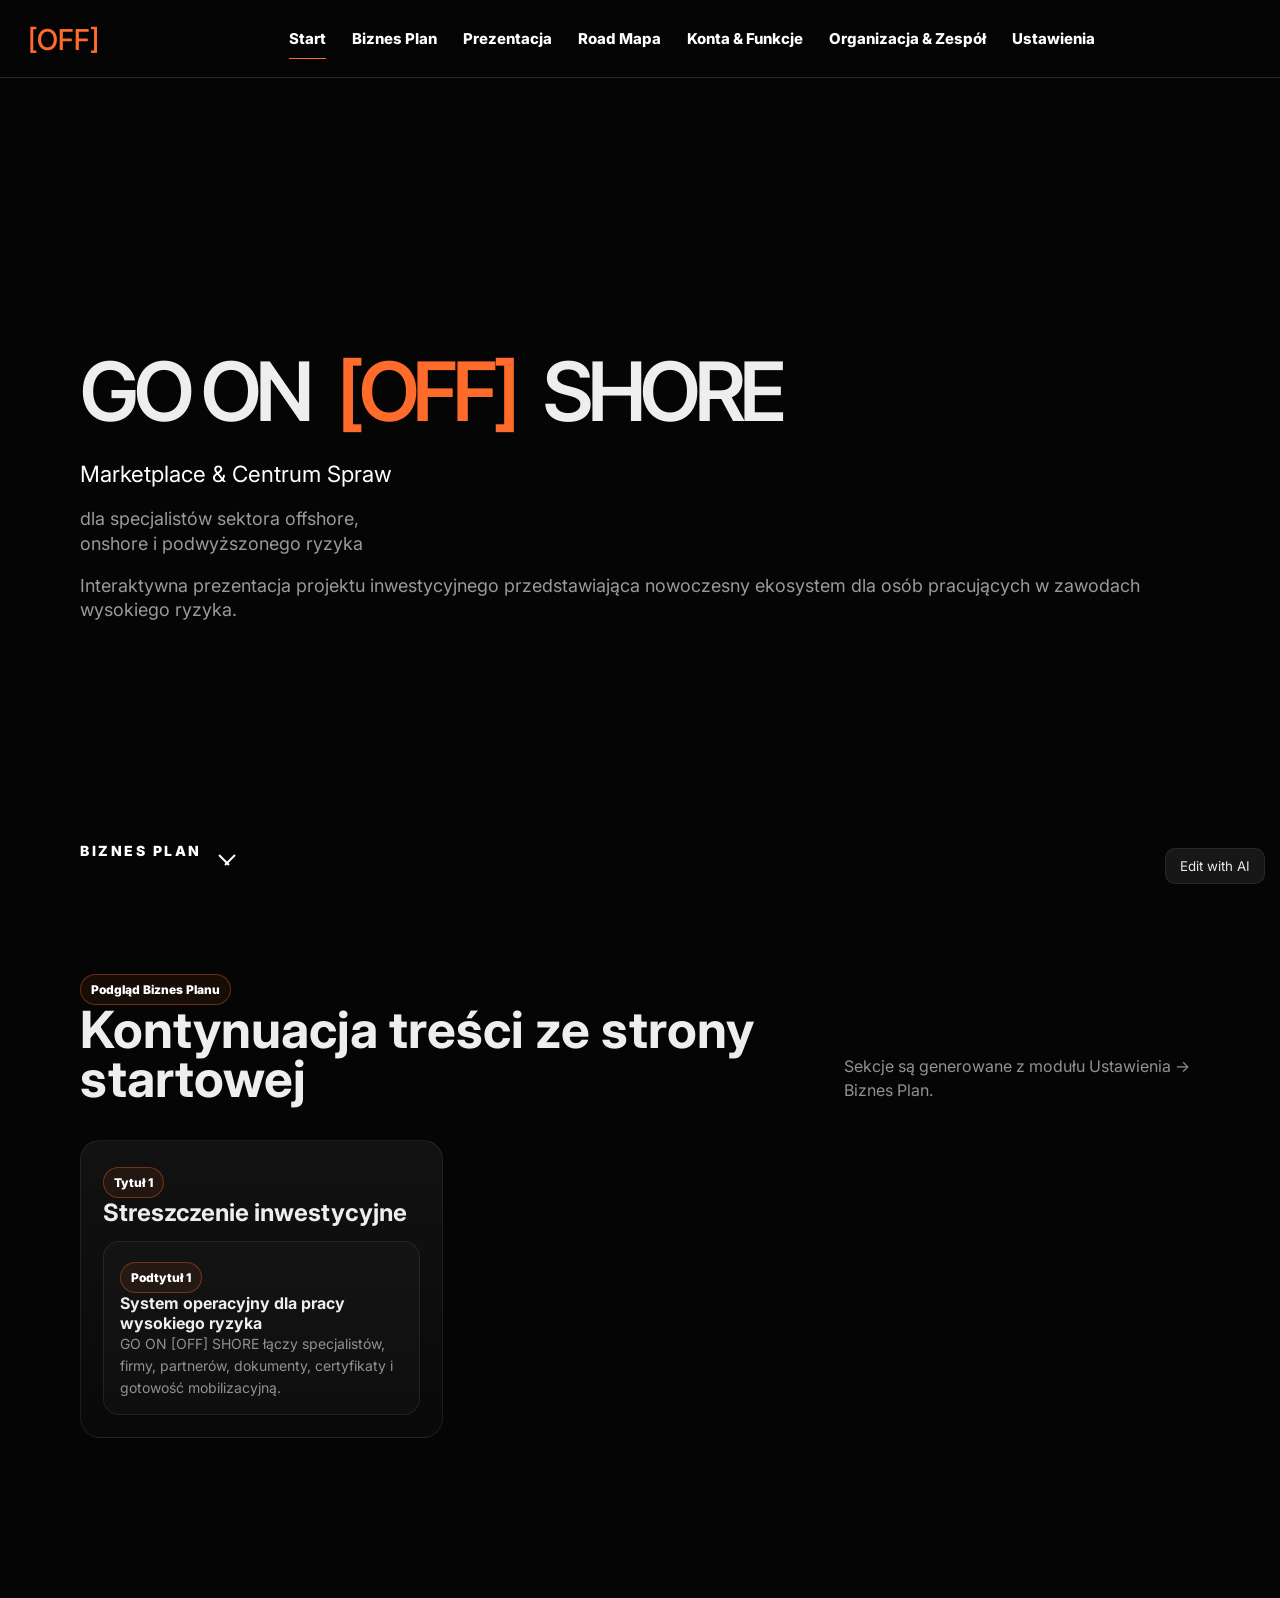
==== commit 0f6e4801: "Remove login panel and open platform directly" ====
--- a/index.html
+++ b/index.html
@@ -8,25 +8,27 @@
 <link rel="preconnect" href="https://fonts.gstatic.com" crossorigin>
 <link href="https://fonts.googleapis.com/css2?family=Inter+Tight:wght@500;600;700;800;900&family=Inter:wght@400;500;600;700;800;900&display=swap" rel="stylesheet">
 <style>
-:root{--bg:#050505;--text:#eee;--muted:#919191;--orange:#ff6b2a;--orange2:#ff9b63;--line:rgba(255,255,255,.14);--line2:rgba(255,255,255,.075);--topbar:78px;--sidebar:320px;--font:Inter,system-ui,sans-serif}*{box-sizing:border-box;margin:0;padding:0}html,body{min-height:100%;background:#050505;color:var(--text);font-family:var(--font);overflow-x:hidden;scroll-behavior:smooth}body.locked{overflow:hidden}button,input,textarea,select{font-family:inherit}button{cursor:pointer}@keyframes fadeUp{from{opacity:0;transform:translateY(22px)}to{opacity:1;transform:translateY(0)}}@keyframes cue{0%,100%{transform:translateY(0)}50%{transform:translateY(8px)}}@keyframes glow{0%,100%{box-shadow:0 0 0 rgba(255,107,42,0)}50%{box-shadow:0 0 46px rgba(255,107,42,.22)}}
-.login-gate{position:fixed;inset:0;z-index:999;display:flex;align-items:center;justify-content:center;overflow:hidden;background:#050505;transition:opacity .9s ease,transform 1s cubic-bezier(.16,1,.3,1),filter .9s ease}.login-gate:before{content:"";position:absolute;inset:0;z-index:0;background:url("assets/login-bg.svg") center center/cover no-repeat;filter:saturate(1.06) contrast(1.06) brightness(.78);transform:scale(1.012)}.login-gate:after{content:"";position:absolute;inset:0;z-index:1;pointer-events:none;background:linear-gradient(90deg,rgba(0,0,0,.72) 0%,rgba(0,0,0,.26) 32%,rgba(0,0,0,.18) 62%,rgba(0,0,0,.58) 100%),linear-gradient(180deg,rgba(0,0,0,.48) 0%,rgba(0,0,0,.12) 38%,rgba(0,0,0,.66) 100%),radial-gradient(circle at 50% 48%,rgba(255,107,42,.13),transparent 34%)}.login-gate.zoom-away{opacity:0;transform:scale(7);filter:blur(12px);pointer-events:none}.login-logo{position:absolute;top:calc(50% - 142px);left:50%;z-index:6;transform:translateX(-50%);font-family:"Inter Tight",sans-serif;font-size:clamp(42px,6.2vw,96px);font-weight:760;letter-spacing:-.06em;line-height:.9;color:#fff;white-space:nowrap;text-shadow:0 16px 45px rgba(0,0,0,.78);transition:transform 1s cubic-bezier(.16,1,.3,1),opacity .75s ease,filter .75s ease}.login-logo span{color:var(--orange);text-shadow:0 0 32px rgba(255,107,42,.55)}.login-gate.zoom-away .login-logo{transform:translateX(-50%) scale(8.5);opacity:0;filter:blur(5px)}.login-card{position:relative;z-index:6;width:min(420px,calc(100vw - 44px));border:1px solid var(--line);border-radius:28px;background:linear-gradient(180deg,rgba(5,5,5,.70),rgba(5,5,5,.45));backdrop-filter:blur(14px);box-shadow:0 30px 90px rgba(0,0,0,.62);padding:28px;animation:glow 3s ease-in-out infinite;transition:opacity 1.25s ease,transform 1.25s cubic-bezier(.16,1,.3,1),filter 1.25s ease}.login-card h1{display:none}.login-card label{display:block;color:#d7d7d7;font-size:12px;text-transform:uppercase;letter-spacing:.16em;font-weight:900;margin-bottom:9px}.login-card input{width:100%;border:1px solid var(--line);background:rgba(255,255,255,.05);border-radius:15px;color:#fff;padding:16px 17px;font-size:24px;letter-spacing:.20em;font-weight:850;text-align:center;outline:none}.login-card input:focus{border-color:rgba(255,107,42,.8);box-shadow:0 0 0 4px rgba(255,107,42,.08)}.login-card button{width:100%;border:1px solid rgba(255,107,42,.42);background:rgba(255,107,42,.14);color:#fff;border-radius:999px;padding:15px 18px;font-weight:900;margin-top:18px;transition:.22s ease}.login-card button:hover{background:rgba(255,107,42,.22);transform:translateY(-1px)}.login-gate.locked-out .login-card{opacity:0;transform:translateY(28px) scale(.94);filter:blur(9px);pointer-events:none}.login-error{min-height:20px;margin:12px 0 0;color:#ff7b7b;text-align:center;font-size:13px}.login-contact{position:absolute;right:34px;bottom:30px;left:auto;top:auto;z-index:6;transform:none;width:min(340px,calc(100vw - 90px));text-align:right;text-shadow:0 10px 30px rgba(0,0,0,.75)}.login-contact p{color:#d0d0d0;font-size:14px;line-height:1.5}.login-contact strong{display:block;color:#fff;font-size:17px;margin-top:7px}.social-row{display:flex;justify-content:flex-end;gap:12px;margin-top:16px}.social-link{width:42px;height:42px;border:1px solid rgba(255,107,42,.42);border-radius:999px;background:rgba(255,107,42,.10);display:grid;place-items:center;color:#fff;text-decoration:none;font-weight:950}.social-link:hover{background:rgba(255,107,42,.22);transform:translateY(-2px)}.lock-warning{position:absolute;right:390px;bottom:38px;z-index:6;width:58px;height:58px;display:grid;place-items:center;border:1px solid rgba(255,107,42,.48);border-radius:18px;background:rgba(5,5,5,.56);backdrop-filter:blur(14px);font-size:30px;opacity:0;transform:translateY(12px) scale(.88);pointer-events:none;transition:opacity .9s ease,transform .9s cubic-bezier(.16,1,.3,1),filter .9s ease;filter:blur(4px)}.login-gate.locked-out .lock-warning{opacity:1;transform:translateY(0) scale(1);filter:blur(0)}
-.app{min-height:100vh;position:relative;z-index:1;opacity:0;transform:scale(.94);filter:blur(12px);pointer-events:none;transition:.8s ease}.app.unlocked{opacity:1;transform:scale(1);filter:blur(0);pointer-events:auto}.topbar{position:fixed;inset:0 0 auto;height:var(--topbar);z-index:100;background:rgba(5,5,5,.9);border-bottom:1px solid var(--line);backdrop-filter:blur(18px);display:flex;align-items:center;justify-content:center;padding:0 28px}.brand-btn{position:absolute;left:28px;top:50%;transform:translateY(-50%);border:0;background:transparent}.brand{font-family:"Inter Tight";font-size:clamp(28px,2.25vw,42px);font-weight:500}.brand-off,.off{color:var(--orange)}.topnav{display:flex;gap:26px;padding-left:104px;overflow-x:auto}.nav-btn{position:relative;border:0;background:transparent;color:#fff;font-size:15px;font-weight:780;padding:11px 0}.nav-btn.active:after,.nav-btn:hover:after{content:"";position:absolute;left:0;right:0;bottom:0;height:1px;background:var(--orange)}.page{display:none;min-height:100vh;padding-top:var(--topbar)}.page.active{display:block;animation:fadeUp .42s ease}.front-page{padding:var(--topbar) 80px 90px}.front-logo{min-height:calc(100vh - var(--topbar));display:flex;flex-direction:column;align-items:flex-start;justify-content:center;max-width:1240px;margin:0 auto;position:relative}.front-logo h1{font-size:clamp(46px,6.4vw,120px);line-height:.9;font-weight:575;letter-spacing:-.065em;white-space:nowrap}.front-logo .off{margin:0 16px}.front-line{color:#9a9a9a;font-size:clamp(18px,1.35vw,25px);line-height:1.35}.front-line.one{margin-top:30px;color:#fff;font-size:clamp(22px,1.75vw,34px)}.front-line.two,.front-line.three{margin-top:18px}.business-scroll-cue{position:absolute;left:0;bottom:34px;border:0;background:transparent;color:#fff;font-size:14px;font-weight:850;letter-spacing:.18em;text-transform:uppercase;display:flex;gap:13px;animation:cue 2.2s ease-in-out infinite}.cue-mark{width:24px;height:24px;position:relative}.cue-mark:before,.cue-mark:after{content:"";position:absolute;bottom:5px;width:14px;height:2px;background:#fff}.cue-mark:before{left:2px;transform:rotate(45deg)}.cue-mark:after{right:2px;transform:rotate(-45deg)}.front-business-section{max-width:1440px;margin:0 auto;padding:70px 0}.front-business-head{display:flex;align-items:flex-end;justify-content:space-between;gap:24px;margin-bottom:30px}.front-business-title{font-size:clamp(38px,4vw,74px);line-height:.95;font-weight:700}.front-business-note{color:var(--muted);max-width:520px;line-height:1.5}.presentation-page{padding:var(--topbar) 0 0}.presentation-frame{height:calc(100vh - var(--topbar));width:100vw;overflow-x:auto;overflow-y:hidden;scroll-snap-type:x mandatory}.presentation-track{height:100%;display:flex}.presentation-slide{position:relative;height:100%;min-width:100vw;scroll-snap-align:start;padding:78px 90px 86px;display:flex;align-items:center;background:radial-gradient(circle at 72% 22%,rgba(255,107,42,.13),transparent 32%)}.presentation-logo{position:absolute;left:50%;top:22px;transform:translateX(-50%);font-family:"Inter Tight"}.slide-title-top{position:absolute;left:90px;top:42px;font-size:clamp(24px,2vw,40px);font-weight:800}.slide-count-corner{position:absolute;right:90px;bottom:48px;font-size:clamp(22px,2vw,36px);font-weight:850}.count-current{color:var(--orange)}.count-total{color:#fff}.slide-content-box h2{font-size:clamp(54px,5.6vw,108px);line-height:.92;letter-spacing:-.065em}.slide-content-box p{color:#aaa;font-size:clamp(18px,1.4vw,26px);max-width:850px}.slide-code-preview{margin-top:30px;border:1px solid var(--line2);border-radius:20px;overflow:hidden;height:260px}.slide-code-preview iframe{width:100%;height:100%;border:0}.standard-page{padding:calc(var(--topbar) + 70px) 90px 90px}.section-shell{max-width:1440px;margin:0 auto}.preview-grid{margin-top:38px;display:grid;grid-template-columns:repeat(3,1fr);gap:16px}.preview-card,.form-card{border:1px solid var(--line2);background:linear-gradient(180deg,rgba(255,255,255,.055),rgba(255,255,255,.018));border-radius:20px;padding:22px;min-height:150px;position:relative;overflow:hidden}.preview-card h3{font-size:24px;margin-bottom:10px}.preview-card p{color:var(--muted);font-size:14px;line-height:1.55}.badge{display:inline-flex;border:1px solid rgba(255,107,42,.35);background:rgba(255,107,42,.08);border-radius:999px;padding:7px 10px;color:#fff;font-size:12px;font-weight:850;margin:4px 6px 0 0}.config-table{margin-top:16px;border-collapse:collapse;width:max-content;max-width:100%;display:block;overflow:auto}.config-table td{border:1px solid var(--line);padding:10px;background:rgba(255,255,255,.035)}.business-subblock{border:1px solid var(--line2);border-radius:16px;padding:16px;margin-top:14px;background:rgba(255,255,255,.025)}.accounts-page{display:none;grid-template-columns:1fr var(--sidebar);padding-top:var(--topbar)}.settings-page{display:none;grid-template-columns:var(--sidebar) 1fr;padding-top:var(--topbar)}.accounts-page.active,.settings-page.active{display:grid}.accounts-sidebar{position:fixed;top:var(--topbar);right:0;width:var(--sidebar);height:calc(100vh - var(--topbar));background:rgba(11,11,11,.9);border-left:1px solid var(--line);padding:25px 22px}.settings-menu{position:fixed;top:var(--topbar);left:0;width:var(--sidebar);height:calc(100vh - var(--topbar));background:rgba(11,11,11,.9);border-right:1px solid var(--line);padding:25px 22px}.side-label{color:#8d8d8d;font-size:12px;text-transform:uppercase;letter-spacing:.35em;margin-bottom:25px}.account-btn,.settings-tab{width:100%;border:0;background:transparent;color:#fff;text-align:left;padding:13px;border-radius:13px;margin-bottom:10px}.account-btn.active,.settings-tab.active,.account-btn:hover,.settings-tab:hover{background:rgba(255,255,255,.06);box-shadow:inset 3px 0 0 var(--orange)}.account-icon{font-size:9px;color:var(--orange);margin-right:8px}.account-sub{display:none}.accounts-main{padding:70px;margin-right:var(--sidebar)}.settings-workspace{grid-column:2;padding:70px}.settings-panel{display:none}.settings-panel.active{display:block}.settings-head{display:flex;justify-content:space-between;gap:24px;margin-bottom:30px}.settings-head h2{font-size:clamp(42px,4vw,74px);line-height:.95}.editor-stack{display:flex;flex-direction:column;gap:16px}.field-grid{display:grid;grid-template-columns:repeat(2,1fr);gap:12px;margin-top:16px}label{display:flex;flex-direction:column;gap:7px;color:#d5d5d5;font-size:12px;text-transform:uppercase;letter-spacing:.12em;font-weight:850}input,textarea,select{width:100%;border:1px solid var(--line);background:rgba(255,255,255,.045);border-radius:12px;color:var(--text);padding:12px 13px;font-size:14px;outline:none}textarea{min-height:110px;resize:vertical}.action{border:1px solid rgba(255,107,42,.38);background:rgba(255,107,42,.1);color:#fff;border-radius:999px;padding:12px 18px;font-weight:850;font-size:13px;margin:8px 8px 0 0}.danger{border-color:rgba(255,80,80,.45);background:rgba(255,80,80,.08)}.table-builder,.q-card,.hire-row,.function-row{border:1px solid var(--line);border-radius:16px;padding:16px;margin-top:14px;background:rgba(255,255,255,.025)}.table-cells{display:grid;gap:8px;margin-top:12px}.money-grid{display:grid;grid-template-columns:repeat(3,1fr);gap:12px;margin-top:16px}.edit-btn{position:fixed;right:15px;bottom:16px;z-index:140;background:#171717;color:#e9e9e9;border:1px solid var(--line2);border-radius:10px;padding:9px 14px}.reveal{opacity:0;transform:translateY(18px)}.reveal.in{opacity:1;transform:translateY(0);transition:.55s ease}@media(prefers-reduced-motion:reduce){.login-card,.business-scroll-cue{animation:none!important}.login-gate.zoom-away .login-logo{transform:translateX(-50%) scale(1.2)}}@media(max-width:1100px){.preview-grid,.field-grid,.money-grid{grid-template-columns:repeat(2,1fr)}.lock-warning{right:auto;left:34px}}@media(max-width:780px){:root{--topbar:128px}.login-logo{top:calc(50% - 128px);font-size:clamp(34px,11vw,70px)}.login-card{width:min(390px,calc(100vw - 34px));padding:24px}.login-contact{right:18px;bottom:22px;width:min(320px,calc(100vw - 36px));text-align:right}.lock-warning{left:18px;bottom:28px;width:50px;height:50px;font-size:25px}.topbar{align-items:flex-start;justify-content:flex-start;padding:18px 14px 0}.brand-btn{position:relative;left:auto;top:auto;transform:none;margin-right:18px}.topnav{width:100%;justify-content:flex-start;overflow-x:auto;padding-bottom:12px}.front-page{padding-left:24px;padding-right:24px}.front-logo h1{white-space:normal}.presentation-slide{padding:78px 28px 86px}.slide-title-top{left:28px}.slide-count-corner{right:28px}.accounts-page.active,.settings-page.active{display:block}.accounts-sidebar,.settings-menu{position:relative;width:100%;height:auto;top:0;right:auto;left:auto;border:0;border-bottom:1px solid var(--line)}.accounts-main,.settings-workspace{padding:40px 24px;margin-right:0}.preview-grid,.field-grid,.money-grid{grid-template-columns:1fr}}
+:root{--bg:#050505;--text:#eee;--muted:#919191;--orange:#ff6b2a;--orange2:#ff9b63;--line:rgba(255,255,255,.14);--line2:rgba(255,255,255,.075);--topbar:78px;--sidebar:320px;--font:Inter,system-ui,sans-serif}*{box-sizing:border-box;margin:0;padding:0}html,body{min-height:100%;background:#050505;color:var(--text);font-family:var(--font);overflow-x:hidden;scroll-behavior:smooth}button,input,textarea,select{font-family:inherit}button{cursor:pointer}@keyframes fadeUp{from{opacity:0;transform:translateY(22px)}to{opacity:1;transform:translateY(0)}}@keyframes cue{0%,100%{transform:translateY(0)}50%{transform:translateY(8px)}}
+.app{min-height:100vh;position:relative;z-index:1;opacity:1;transform:none;filter:none;pointer-events:auto}.topbar{position:fixed;inset:0 0 auto;height:var(--topbar);z-index:100;background:rgba(5,5,5,.92);border-bottom:1px solid var(--line);backdrop-filter:blur(18px);display:flex;align-items:center;justify-content:center;padding:0 28px}.brand-btn{position:absolute;left:28px;top:50%;transform:translateY(-50%);border:0;background:transparent}.brand{font-family:"Inter Tight";font-size:clamp(28px,2.25vw,42px);font-weight:500}.brand-off,.off{color:var(--orange)}.topnav{display:flex;gap:26px;padding-left:104px;overflow-x:auto}.nav-btn{position:relative;border:0;background:transparent;color:#fff;font-size:15px;font-weight:780;padding:11px 0}.nav-btn.active:after,.nav-btn:hover:after{content:"";position:absolute;left:0;right:0;bottom:0;height:1px;background:var(--orange)}.page{display:none;min-height:100vh;padding-top:var(--topbar)}.page.active{display:block;animation:fadeUp .42s ease}.front-page{padding:var(--topbar) 80px 90px}.front-logo{min-height:calc(100vh - var(--topbar));display:flex;flex-direction:column;align-items:flex-start;justify-content:center;max-width:1240px;margin:0 auto;position:relative}.front-logo h1{font-family:"Inter Tight";font-size:clamp(46px,6.4vw,120px);line-height:.9;font-weight:575;letter-spacing:-.065em;white-space:nowrap}.front-logo .off{margin:0 16px}.front-line{color:#9a9a9a;font-size:clamp(18px,1.35vw,25px);line-height:1.35}.front-line.one{margin-top:30px;color:#fff;font-size:clamp(22px,1.75vw,34px)}.front-line.two,.front-line.three{margin-top:18px}.business-scroll-cue{position:absolute;left:0;bottom:34px;border:0;background:transparent;color:#fff;font-size:14px;font-weight:850;letter-spacing:.18em;text-transform:uppercase;display:flex;gap:13px;animation:cue 2.2s ease-in-out infinite}.cue-mark{width:24px;height:24px;position:relative}.cue-mark:before,.cue-mark:after{content:"";position:absolute;bottom:5px;width:14px;height:2px;background:#fff}.cue-mark:before{left:2px;transform:rotate(45deg)}.cue-mark:after{right:2px;transform:rotate(-45deg)}.front-business-section{max-width:1440px;margin:0 auto;padding:70px 0}.front-business-head{display:flex;align-items:flex-end;justify-content:space-between;gap:24px;margin-bottom:30px}.front-business-title{font-size:clamp(38px,4vw,74px);line-height:.95;font-weight:700}.front-business-note{color:var(--muted);max-width:520px;line-height:1.5}.presentation-page{padding:var(--topbar) 0 0}.presentation-frame{height:calc(100vh - var(--topbar));width:100vw;overflow-x:auto;overflow-y:hidden;scroll-snap-type:x mandatory}.presentation-track{height:100%;display:flex}.presentation-slide{position:relative;height:100%;min-width:100vw;scroll-snap-align:start;padding:78px 90px 86px;display:flex;align-items:center;background:radial-gradient(circle at 72% 22%,rgba(255,107,42,.13),transparent 32%)}.presentation-logo{position:absolute;left:50%;top:22px;transform:translateX(-50%);font-family:"Inter Tight"}.slide-title-top{position:absolute;left:90px;top:42px;font-size:clamp(24px,2vw,40px);font-weight:800}.slide-count-corner{position:absolute;right:90px;bottom:48px;font-size:clamp(22px,2vw,36px);font-weight:850}.count-current{color:var(--orange)}.count-total{color:#fff}.slide-content-box h2{font-size:clamp(54px,5.6vw,108px);line-height:.92;letter-spacing:-.065em}.slide-content-box p{color:#aaa;font-size:clamp(18px,1.4vw,26px);max-width:850px}.slide-code-preview{margin-top:30px;border:1px solid var(--line2);border-radius:20px;overflow:hidden;height:260px}.slide-code-preview iframe{width:100%;height:100%;border:0}.standard-page{padding:calc(var(--topbar) + 70px) 90px 90px}.section-shell{max-width:1440px;margin:0 auto}.preview-grid{margin-top:38px;display:grid;grid-template-columns:repeat(3,1fr);gap:16px}.preview-card,.form-card{border:1px solid var(--line2);background:linear-gradient(180deg,rgba(255,255,255,.055),rgba(255,255,255,.018));border-radius:20px;padding:22px;min-height:150px;position:relative;overflow:hidden}.preview-card.compact{min-height:98px;padding:14px}.preview-card h3{font-size:24px;margin-bottom:10px}.preview-card.compact h3{font-size:18px}.preview-card p{color:var(--muted);font-size:14px;line-height:1.55}.badge{display:inline-flex;border:1px solid rgba(255,107,42,.35);background:rgba(255,107,42,.08);border-radius:999px;padding:7px 10px;color:#fff;font-size:12px;font-weight:850;margin:4px 6px 0 0}.config-table{margin-top:16px;border-collapse:collapse;width:max-content;max-width:100%;display:block;overflow:auto}.config-table td{border:1px solid var(--line);padding:10px;background:rgba(255,255,255,.035)}.business-subblock{border:1px solid var(--line2);border-radius:16px;padding:16px;margin-top:14px;background:rgba(255,255,255,.025)}.accounts-page{display:none;grid-template-columns:1fr var(--sidebar);padding-top:var(--topbar)}.settings-page{display:none;grid-template-columns:var(--sidebar) 1fr;padding-top:var(--topbar)}.accounts-page.active,.settings-page.active{display:grid}.accounts-sidebar{position:fixed;top:var(--topbar);right:0;width:var(--sidebar);height:calc(100vh - var(--topbar));background:rgba(11,11,11,.9);border-left:1px solid var(--line);padding:25px 22px}.settings-menu{position:fixed;top:var(--topbar);left:0;width:var(--sidebar);height:calc(100vh - var(--topbar));background:rgba(11,11,11,.9);border-right:1px solid var(--line);padding:25px 22px}.side-label{color:#8d8d8d;font-size:12px;text-transform:uppercase;letter-spacing:.35em;margin-bottom:25px}.account-btn,.settings-tab{width:100%;border:0;background:transparent;color:#fff;text-align:left;padding:13px;border-radius:13px;margin-bottom:10px}.account-btn.active,.settings-tab.active,.account-btn:hover,.settings-tab:hover{background:rgba(255,255,255,.06);box-shadow:inset 3px 0 0 var(--orange)}.account-icon{font-size:9px;color:var(--orange);margin-right:8px}.accounts-main{padding:70px;margin-right:var(--sidebar)}.settings-workspace{grid-column:2;padding:70px}.settings-panel{display:none}.settings-panel.active{display:block}.settings-head{display:flex;justify-content:space-between;gap:24px;margin-bottom:30px}.settings-head h2{font-size:clamp(42px,4vw,74px);line-height:.95}.editor-stack{display:flex;flex-direction:column;gap:16px}.field-grid{display:grid;grid-template-columns:repeat(2,1fr);gap:12px;margin-top:16px}label{display:flex;flex-direction:column;gap:7px;color:#d5d5d5;font-size:12px;text-transform:uppercase;letter-spacing:.12em;font-weight:850}input,textarea,select{width:100%;border:1px solid var(--line);background:rgba(255,255,255,.045);border-radius:12px;color:var(--text);padding:12px 13px;font-size:14px;outline:none}textarea{min-height:110px;resize:vertical}.action{border:1px solid rgba(255,107,42,.38);background:rgba(255,107,42,.1);color:#fff;border-radius:999px;padding:12px 18px;font-weight:850;font-size:13px;margin:8px 8px 0 0}.danger{border-color:rgba(255,80,80,.45);background:rgba(255,80,80,.08)}.q-card,.function-row{border:1px solid var(--line);border-radius:16px;padding:16px;margin-top:14px;background:rgba(255,255,255,.025)}.table-cells{display:grid;gap:8px;margin-top:12px}.edit-btn{position:fixed;right:15px;bottom:16px;z-index:140;background:#171717;color:#e9e9e9;border:1px solid var(--line2);border-radius:10px;padding:9px 14px}.reveal{opacity:0;transform:translateY(18px)}.reveal.in{opacity:1;transform:translateY(0);transition:.55s ease}@media(prefers-reduced-motion:reduce){.business-scroll-cue{animation:none!important}}@media(max-width:1100px){.preview-grid,.field-grid{grid-template-columns:repeat(2,1fr)}}@media(max-width:780px){:root{--topbar:128px}.topbar{align-items:flex-start;justify-content:flex-start;padding:18px 14px 0}.brand-btn{position:relative;left:auto;top:auto;transform:none;margin-right:18px}.topnav{width:100%;justify-content:flex-start;overflow-x:auto;padding-bottom:12px}.front-page{padding-left:24px;padding-right:24px}.front-logo h1{white-space:normal}.presentation-slide{padding:78px 28px 86px}.slide-title-top{left:28px}.slide-count-corner{right:28px}.accounts-page.active,.settings-page.active{display:block}.accounts-sidebar,.settings-menu{position:relative;width:100%;height:auto;top:0;right:auto;left:auto;border:0;border-bottom:1px solid var(--line)}.accounts-main,.settings-workspace{padding:40px 24px;margin-right:0}.preview-grid,.field-grid{grid-template-columns:1fr}}
 </style>
 </head>
-<body class="locked">
-  <section id="loginGate" class="login-gate" aria-label="Panel logowania">
-    <div class="login-logo">GO ON <span>[OFF]</span> SHORE</div>
-    <div class="login-card" id="loginCard"><h1>LOGOWANIE</h1><label for="platformPassword">Hasło</label><input id="platformPassword" type="password" inputmode="numeric" autocomplete="off" placeholder="••••" maxlength="4" /><button id="loginButton" type="button">Zaloguj</button><div id="loginError" class="login-error"></div></div>
-    <div class="login-contact"><p>Skontaktuj się, żeby otrzymać dostęp:</p><strong>Michał Ćwikła</strong><strong>(+48) 783 623 157</strong><div class="social-row"><a class="social-link" href="https://www.facebook.com/profile.php?id=100006907245664" target="_blank" rel="noopener" aria-label="Facebook">f</a><a class="social-link" href="https://www.linkedin.com/in/michal-cwikla" target="_blank" rel="noopener" aria-label="LinkedIn">in</a></div></div><div id="lockWarning" class="lock-warning" aria-hidden="true">⚠️</div>
-  </section>
-  <div class="app" id="platformApp" aria-hidden="true"><header class="topbar"><button class="brand-btn" data-page="front"><div class="brand"><span class="brand-off">[OFF]</span></div></button><nav class="topnav"><button class="nav-btn" data-page="business">Biznes Plan</button><button class="nav-btn" data-page="presentation">Prezentacja</button><button class="nav-btn" data-page="roadmap">Road Mapa</button><button class="nav-btn" data-page="accounts">Konta &amp; Funkcje</button><button class="nav-btn" data-page="organization">Organizacja &amp; Zespół</button><button class="nav-btn" data-page="settings">Ustawienia</button></nav></header><main id="front" class="page front-page active"><div class="front-logo"><h1>GO ON <span class="off">[OFF]</span> SHORE</h1><p class="front-line one">Marketplace &amp; Centrum Spraw</p><p class="front-line two">dla specjalistów sektora offshore,<br>onshore i podwyższonego ryzyka</p><p class="front-line three">Interaktywna prezentacja projektu inwestycyjnego przedstawiająca nowoczesny ekosystem dla osób pracujących w zawodach wysokiego ryzyka.</p><button class="business-scroll-cue" data-scroll-business><span>Biznes Plan</span><span class="cue-mark"></span></button></div><section id="businessPreviewSection" class="front-business-section"><div class="front-business-head"><div><div class="badge">Podgląd Biznes Planu</div><h2 class="front-business-title">Kontynuacja treści ze strony startowej</h2></div><p class="front-business-note">Sekcje są generowane z modułu Ustawienia → Biznes Plan.</p></div><div id="frontBusinessPreview" class="preview-grid"></div></section></main><main id="presentation" class="page presentation-page"><section class="presentation-frame"><div id="presentationTrack" class="presentation-track"></div></section></main><main id="roadmap" class="page standard-page"><div class="section-shell"><div id="roadmapPreview" class="preview-grid"></div></div></main><main id="accounts" class="page accounts-page"><section class="accounts-main"><div id="accountsPreview" class="preview-grid"></div></section><aside class="accounts-sidebar"><div class="side-label">Rodzaje kont</div><button class="account-btn active" data-account-view="Konto Użytkownika"><span class="account-icon">[OFF]</span><span class="account-title">Konto Użytkownika</span></button><button class="account-btn" data-account-view="Konto Firmy"><span class="account-icon">[OFF]</span><span class="account-title">Konto Firmy</span></button><button class="account-btn" data-account-view="Konto Partnera"><span class="account-icon">[OFF]</span><span class="account-title">Konto Partnera</span></button></aside></main><main id="organization" class="page standard-page"><div class="section-shell"><div id="organizationPreview" class="preview-grid"></div></div></main><main id="settings" class="page settings-page"><aside class="settings-menu"><div class="side-label">Ustawienia CRM</div><button class="settings-tab active" data-settings-tab="businessSettings">Biznes Plan</button><button class="settings-tab" data-settings-tab="presentationSettings">Prezentacja</button><button class="settings-tab" data-settings-tab="roadmapSettings">Road Mapa</button><button class="settings-tab" data-settings-tab="accountsSettings">Konta &amp; Funkcje</button><button class="settings-tab" data-settings-tab="organizationSettings">Organizacja &amp; Zespół</button></aside><section class="settings-workspace"><div class="settings-panel active" id="businessSettings"><div class="settings-head"><div><div class="badge">CRM / Formularz</div><h2>Biznes Plan</h2><p>Dodawaj tytuły główne, a pod każdym z nich wiele podtytułów.</p></div><button class="action" id="addBusinessBlock">+ Dodaj tytuł główny</button></div><div id="businessEditor" class="editor-stack"></div></div><div class="settings-panel" id="presentationSettings"><div class="settings-head"><div><div class="badge">CRM / Formularz</div><h2>Prezentacja</h2></div><button class="action" id="addSlide">+ Dodaj slajd</button></div><div id="presentationEditor" class="editor-stack"></div></div><div class="settings-panel" id="roadmapSettings"><div class="settings-head"><div><div class="badge">CRM / Formularz</div><h2>Road Mapa</h2></div><button class="action" id="addVersion">+ Dodaj wersję</button></div><div id="roadmapEditor" class="editor-stack"></div></div><div class="settings-panel" id="accountsSettings"><div id="accountsEditor" class="editor-stack"></div></div><div class="settings-panel" id="organizationSettings"><div class="settings-head"><div><div class="badge">CRM / Formularz</div><h2>Organizacja & Zespół</h2></div><button class="action" id="addDepartment">+ Dodaj departament</button><button class="action" id="addJob">+ Dodaj zawód</button></div><div id="organizationEditor" class="editor-stack"></div></div></section></main><button class="edit-btn">Edit with AI</button></div>
+<body>
+<div class="app unlocked" id="platformApp" aria-hidden="false">
+  <header class="topbar"><button class="brand-btn" data-page="front"><div class="brand"><span class="brand-off">[OFF]</span></div></button><nav class="topnav"><button class="nav-btn active" data-page="front">Start</button><button class="nav-btn" data-page="business">Biznes Plan</button><button class="nav-btn" data-page="presentation">Prezentacja</button><button class="nav-btn" data-page="roadmap">Road Mapa</button><button class="nav-btn" data-page="accounts">Konta &amp; Funkcje</button><button class="nav-btn" data-page="organization">Organizacja &amp; Zespół</button><button class="nav-btn" data-page="settings">Ustawienia</button></nav></header>
+  <main id="front" class="page front-page active"><div class="front-logo"><h1>GO ON <span class="off">[OFF]</span> SHORE</h1><p class="front-line one">Marketplace &amp; Centrum Spraw</p><p class="front-line two">dla specjalistów sektora offshore,<br>onshore i podwyższonego ryzyka</p><p class="front-line three">Interaktywna prezentacja projektu inwestycyjnego przedstawiająca nowoczesny ekosystem dla osób pracujących w zawodach wysokiego ryzyka.</p><button class="business-scroll-cue" data-scroll-business><span>Biznes Plan</span><span class="cue-mark"></span></button></div><section id="businessPreviewSection" class="front-business-section"><div class="front-business-head"><div><div class="badge">Podgląd Biznes Planu</div><h2 class="front-business-title">Kontynuacja treści ze strony startowej</h2></div><p class="front-business-note">Sekcje są generowane z modułu Ustawienia → Biznes Plan.</p></div><div id="frontBusinessPreview" class="preview-grid"></div></section></main>
+  <main id="presentation" class="page presentation-page"><section class="presentation-frame"><div id="presentationTrack" class="presentation-track"></div></section></main>
+  <main id="roadmap" class="page standard-page"><div class="section-shell"><div id="roadmapPreview" class="preview-grid"></div></div></main>
+  <main id="accounts" class="page accounts-page"><section class="accounts-main"><div id="accountsPreview" class="preview-grid"></div></section><aside class="accounts-sidebar"><div class="side-label">Rodzaje kont</div><button class="account-btn active" data-account-view="Konto Użytkownika"><span class="account-icon">[OFF]</span><span class="account-title">Konto Użytkownika</span></button><button class="account-btn" data-account-view="Konto Firmy"><span class="account-icon">[OFF]</span><span class="account-title">Konto Firmy</span></button><button class="account-btn" data-account-view="Konto Partnera"><span class="account-icon">[OFF]</span><span class="account-title">Konto Partnera</span></button></aside></main>
+  <main id="organization" class="page standard-page"><div class="section-shell"><div id="organizationPreview" class="preview-grid"></div></div></main>
+  <main id="settings" class="page settings-page"><aside class="settings-menu"><div class="side-label">Ustawienia CRM</div><button class="settings-tab active" data-settings-tab="businessSettings">Biznes Plan</button><button class="settings-tab" data-settings-tab="presentationSettings">Prezentacja</button><button class="settings-tab" data-settings-tab="roadmapSettings">Road Mapa</button><button class="settings-tab" data-settings-tab="accountsSettings">Konta &amp; Funkcje</button><button class="settings-tab" data-settings-tab="organizationSettings">Organizacja &amp; Zespół</button></aside><section class="settings-workspace"><div class="settings-panel active" id="businessSettings"><div class="settings-head"><div><div class="badge">CRM / Formularz</div><h2>Biznes Plan</h2><p>Dodawaj tytuły główne, a pod każdym z nich wiele podtytułów.</p></div><button class="action" id="addBusinessBlock">+ Dodaj tytuł główny</button></div><div id="businessEditor" class="editor-stack"></div></div><div class="settings-panel" id="presentationSettings"><div class="settings-head"><div><div class="badge">CRM / Formularz</div><h2>Prezentacja</h2></div><button class="action" id="addSlide">+ Dodaj slajd</button></div><div id="presentationEditor" class="editor-stack"></div></div><div class="settings-panel" id="roadmapSettings"><div class="settings-head"><div><div class="badge">CRM / Formularz</div><h2>Road Mapa</h2></div><button class="action" id="addVersion">+ Dodaj wersję</button></div><div id="roadmapEditor" class="editor-stack"></div></div><div class="settings-panel" id="accountsSettings"><div class="settings-head"><div><div class="badge">CRM / Formularz</div><h2>Konta &amp; Funkcje</h2></div></div><div id="accountsEditor" class="editor-stack"></div></div><div class="settings-panel" id="organizationSettings"><div class="settings-head"><div><div class="badge">CRM / Formularz</div><h2>Organizacja &amp; Zespół</h2></div><button class="action" id="addDepartment">+ Dodaj departament</button><button class="action" id="addJob">+ Dodaj zawód</button></div><div id="organizationEditor" class="editor-stack"></div></div></section></main>
+  <button class="edit-btn">Edit with AI</button>
+</div>
 <script>
-const LOGIN_PASSWORD='2891',gate=document.getElementById('loginGate'),app=document.getElementById('platformApp'),pass=document.getElementById('platformPassword'),err=document.getElementById('loginError'),loginButton=document.getElementById('loginButton'),lockWarning=document.getElementById('lockWarning');let failedAttempts=0;function unlock(){gate.classList.add('zoom-away');app.classList.add('unlocked');app.setAttribute('aria-hidden','false');document.body.classList.remove('locked');setTimeout(()=>gate.style.display='none',1050)}function lockLogin(){gate.classList.add('locked-out');pass.disabled=true;loginButton.disabled=true;lockWarning.setAttribute('aria-hidden','false');err.textContent=''}function go(){if(gate.classList.contains('locked-out'))return;if(pass.value.trim()===LOGIN_PASSWORD){failedAttempts=0;err.textContent='';unlock()}else{failedAttempts+=1;if(failedAttempts>=3){lockLogin()}else{err.textContent=`Nieprawidłowe hasło · próba ${failedAttempts}/3`;pass.value='';pass.focus()}}}loginButton.onclick=go;pass.addEventListener('keydown',e=>{if(e.key==='Enter')go()});setTimeout(()=>pass.focus(),300);
 const STORAGE_KEY='off_settings_crm_v14';function uid(){return'id-'+Math.random().toString(36).slice(2,10)}function emptyTable(){return{enabled:false,cols:3,rows:3,w:160,h:52,cells:[]}}function emptySubtitle(){return{subtitle:'Nowy podtytuł',text:'Tekst...',table:emptyTable()}}function emptyBusiness(){return{title:'Nowy tytuł główny',subtitles:[emptySubtitle()]}}function esc(v=''){return String(v??'').replaceAll('&','&amp;').replaceAll('<','&lt;').replaceAll('>','&gt;').replaceAll('"','&quot;')}function money(v){return Number(v||0).toLocaleString('pl-PL')+' zł'}
-const defaultState={business:[{title:'Streszczenie inwestycyjne',subtitles:[{subtitle:'System operacyjny dla pracy wysokiego ryzyka',text:'GO ON [OFF] SHORE łączy specjalistów, firmy, partnerów, dokumenty, certyfikaty i gotowość mobilizacyjną.',table:emptyTable()}]}],presentation:[{title:'Start',theme:'Otwarcie projektu',code:"<div style='padding:32px;color:white;font-family:Inter,sans-serif'><h1>GO ON <span style='color:#ff6b2a'>[OFF]</span> SHORE</h1></div>"},{title:'Problem',theme:'Chaos rekrutacji, certyfikatów i mobilizacji',code:"<div style='padding:28px;color:white;font-family:Inter,sans-serif'><h2>Problem rynku</h2></div>"}],roadmap:[{name:'MVP 1.1',qCount:1,quarters:[{name:'Q3 2026',work:'Start UI i moduł ustawień.',goal:'Prototyp do pokazania inwestorowi.',effect:'Pierwsza wersja demonstracyjna.',hires:[]}]}],accounts:[{name:'Konto Użytkownika',functions:[{name:'Profil specjalisty',description:'Dane, doświadczenie i certyfikaty.',startQ:'Q3 2026'}]},{name:'Konto Firmy',functions:[{name:'Panel rekrutacji',description:'Ogłoszenia, kandydaci i shortlisty.',startQ:'Q3 2026'}]},{name:'Konto Partnera',functions:[{name:'Marketplace usług',description:'Szkolenia, eksperci, produkty i leady.',startQ:'Q4 2026'}]}],organization:{departments:[{id:uid(),name:'IT & QA',description:'Rozwój produktu i testy.'}],jobs:[{id:uid(),name:'Tech Lead',duties:'Architektura systemu i prowadzenie developmentu.',hireQ:'Q3 2026',cooperation:'B2B',salaryNet:22000,salaryGross:27060,employerCost:27060,note:'Lider technologiczny.'}]}};function load(){try{return JSON.parse(localStorage.getItem(STORAGE_KEY))||structuredClone(defaultState)}catch(e){return structuredClone(defaultState)}}let state=load(),activeAccount='Konto Użytkownika';function qOptions(){return[...new Set(state.roadmap.flatMap(v=>v.quarters.map(q=>q.name)).filter(Boolean))]}function save(){localStorage.setItem(STORAGE_KEY,JSON.stringify(state));render()}function tableHtml(t){if(!t.enabled)return'';let out='<table class="config-table">';for(let r=0;r<t.rows;r++){out+='<tr>';for(let c=0;c<t.cols;c++){const i=r*t.cols+c;out+=`<td style="width:${t.w}px;height:${t.h}px">${esc(t.cells[i]||'')}</td>`}out+='</tr>'}return out+'</table>'}function bizHtml(b,i){return`<article class="preview-card reveal"><span class="badge">Tytuł ${i+1}</span><h3>${esc(b.title)}</h3>${b.subtitles.map((s,si)=>`<div class="business-subblock"><span class="badge">Podtytuł ${si+1}</span><h4>${esc(s.subtitle)}</h4><p>${esc(s.text)}</p>${tableHtml(s.table)}</div>`).join('')}</article>`}
-function render(){frontBusinessPreview.innerHTML=state.business.map(bizHtml).join('');renderPresentation();renderRoad();renderAcc();renderOrg();renderEditors();enhance()}function renderPresentation(){presentationTrack.innerHTML=state.presentation.map((s,i)=>`<article class="presentation-slide"><div class="presentation-logo">GO ON <span class="brand-off">[OFF]</span> SHORE</div><div class="slide-title-top">${esc(s.title)}</div><div class="slide-content-box"><span class="badge">${esc(s.theme)}</span><h2>${esc(s.title)}</h2><p>${esc(s.theme)}</p><div class="slide-code-preview"><iframe sandbox srcdoc="${esc(s.code)}"></iframe></div></div><div class="slide-count-corner"><span class="count-current">${String(i+1).padStart(2,'0')}</span><span class="count-total">/${String(state.presentation.length).padStart(2,'0')}</span></div></article>`).join('')}function renderRoad(){roadmapPreview.innerHTML=state.roadmap.map(v=>`<article class="preview-card reveal"><span class="badge">Wersja platformy</span><h3>${esc(v.name)}</h3>${v.quarters.map(q=>`<div class="q-card"><h4>${esc(q.name)}</h4><p><b>Prace:</b> ${esc(q.work)}</p><p><b>Cel:</b> ${esc(q.goal)}</p><p><b>Efekt:</b> ${esc(q.effect)}</p></div>`).join('')}</article>`).join('')}function renderAcc(){const acc=state.accounts.find(a=>a.name===activeAccount)||state.accounts[0];accountsPreview.innerHTML=acc.functions.map(f=>`<article class="preview-card reveal"><span class="badge">Start: ${esc(f.startQ)}</span><h3>${esc(f.name)}</h3><p>${esc(f.description)}</p></article>`).join('')}function renderOrg(){organizationPreview.innerHTML=state.organization.departments.map(d=>`<article class="preview-card compact reveal"><span class="badge">Departament</span><h3>${esc(d.name)}</h3><p>${esc(d.description)}</p></article>`).join('')+state.organization.jobs.map(j=>`<article class="preview-card reveal"><span class="badge">Baza zawodów</span><h3>${esc(j.name)}</h3><p>${esc(j.duties)}</p><p>${money(j.employerCost)}</p></article>`).join('')}
-function subtitleEditor(bi,s,si){const t=s.table;while(t.cells.length<t.cols*t.rows)t.cells.push('');return`<div class="business-subblock"><h4>Podtytuł #${si+1}</h4><label>Podtytuł<input data-biz-sub="${bi}:${si}:subtitle" value="${esc(s.subtitle)}"></label><label>Tekst<textarea data-biz-sub="${bi}:${si}:text">${esc(s.text)}</textarea></label><label><input type="checkbox" data-table-on="${bi}:${si}" ${t.enabled?'checked':''}> Tabelka</label><div class="field-grid"><label>Kolumny<input type="number" data-table="${bi}:${si}:cols" value="${t.cols}"></label><label>Wiersze<input type="number" data-table="${bi}:${si}:rows" value="${t.rows}"></label></div><div class="table-cells" style="grid-template-columns:repeat(${t.cols},1fr)">${t.cells.slice(0,t.cols*t.rows).map((cell,ci)=>`<textarea data-cell="${bi}:${si}:${ci}">${esc(cell)}</textarea>`).join('')}</div><button class="action danger" data-remove-subtitle="${bi}:${si}">Usuń podtytuł</button></div>`}function renderEditors(){businessEditor.innerHTML=state.business.map((b,i)=>`<article class="form-card"><h3>Tytuł główny #${i+1}</h3><label>Tytuł<input data-biz-title="${i}" value="${esc(b.title)}"></label><button class="action" data-add-subtitle="${i}">+ Dodaj podtytuł</button><button class="action danger" data-remove-biz="${i}">Usuń tytuł</button>${b.subtitles.map((s,si)=>subtitleEditor(i,s,si)).join('')}</article>`).join('');presentationEditor.innerHTML=state.presentation.map((s,i)=>`<article class="form-card"><h3>Slajd #${i+1}</h3><label>Tytuł<input data-slide="${i}:title" value="${esc(s.title)}"></label><label>Temat<textarea data-slide="${i}:theme">${esc(s.theme)}</textarea></label><label>Kod<textarea data-slide="${i}:code">${esc(s.code)}</textarea></label><button class="action danger" data-remove-slide="${i}">Usuń</button></article>`).join('');roadmapEditor.innerHTML=state.roadmap.map((v,vi)=>`<article class="form-card"><h3>${esc(v.name)}</h3><label>Nazwa<input data-version="${vi}:name" value="${esc(v.name)}"></label></article>`).join('');accountsEditor.innerHTML=state.accounts.map((a,ai)=>`<article class="form-card"><h3>${esc(a.name)}</h3><button class="action" data-add-function="${ai}">+ Dodaj funkcję</button></article>`).join('');organizationEditor.innerHTML=`<button class="action" id="addDepartment">+ Dodaj departament</button><button class="action" id="addJob">+ Dodaj zawód</button>`}
-function enhance(){document.querySelectorAll('.reveal').forEach(el=>requestAnimationFrame(()=>el.classList.add('in')))}document.addEventListener('click',e=>{const b=e.target.closest('button');if(!b)return;if(b.dataset.page)openPage(b.dataset.page);if(b.dataset.scrollBusiness)scrollBusiness();if(b.dataset.settingsTab){document.querySelectorAll('.settings-tab,.settings-panel').forEach(x=>x.classList.remove('active'));b.classList.add('active');document.getElementById(b.dataset.settingsTab).classList.add('active')}if(b.dataset.accountView){activeAccount=b.dataset.accountView;document.querySelectorAll('.account-btn').forEach(x=>x.classList.remove('active'));b.classList.add('active');renderAcc()}if(b.id==='addBusinessBlock'){state.business.push(emptyBusiness());save()}if(b.dataset.addSubtitle){state.business[b.dataset.addSubtitle].subtitles.push(emptySubtitle());save()}if(b.dataset.removeSubtitle){const[i,s]=b.dataset.removeSubtitle.split(':');state.business[i].subtitles.splice(+s,1);save()}if(b.dataset.removeBiz){state.business.splice(+b.dataset.removeBiz,1);save()}if(b.id==='addSlide'){state.presentation.push({title:'Nowy slajd',theme:'Temat',code:'<div style="padding:24px;color:white">Nowy slajd</div>'});save()}if(b.dataset.removeSlide){state.presentation.splice(+b.dataset.removeSlide,1);save()}if(b.dataset.addFunction){state.accounts[b.dataset.addFunction].functions.push({name:'Nowa funkcja',description:'Opis',startQ:qOptions()[0]||''});save()}if(b.id==='addDepartment'){state.organization.departments.push({id:uid(),name:'Nowy departament',description:'Opis'});save()}if(b.id==='addJob'){state.organization.jobs.push({id:uid(),name:'Nowy zawód',duties:'Opis',hireQ:qOptions()[0]||'',cooperation:'B2B',salaryNet:0,salaryGross:0,employerCost:0,note:''});save()}});document.addEventListener('input',e=>{const el=e.target;if(el.dataset.bizTitle){state.business[el.dataset.bizTitle].title=el.value;save()}if(el.dataset.bizSub){const[i,s,k]=el.dataset.bizSub.split(':');state.business[i].subtitles[s][k]=el.value;save()}if(el.dataset.table){const[i,s,k]=el.dataset.table.split(':');state.business[i].subtitles[s].table[k]=+el.value;save()}if(el.dataset.cell){const[i,s,c]=el.dataset.cell.split(':');state.business[i].subtitles[s].table.cells[c]=el.value;save()}if(el.dataset.slide){const[i,k]=el.dataset.slide.split(':');state.presentation[i][k]=el.value;save()}if(el.dataset.version){const[i,k]=el.dataset.version.split(':');state.roadmap[i][k]=el.value;save()}});document.addEventListener('change',e=>{if(e.target.dataset.tableOn){const[i,s]=e.target.dataset.tableOn.split(':');state.business[i].subtitles[s].table.enabled=e.target.checked;save()}});function scrollBusiness(){openPage('front');setTimeout(()=>businessPreviewSection.scrollIntoView({behavior:'smooth'}),80)}function openPage(id){document.querySelectorAll('.page').forEach(p=>p.classList.toggle('active',p.id===id));document.querySelectorAll('.nav-btn').forEach(b=>b.classList.toggle('active',b.dataset.page===id))}render();
+const defaultState={business:[{title:'Streszczenie inwestycyjne',subtitles:[{subtitle:'System operacyjny dla pracy wysokiego ryzyka',text:'GO ON [OFF] SHORE łączy specjalistów, firmy, partnerów, dokumenty, certyfikaty i gotowość mobilizacyjną.',table:emptyTable()}]}],presentation:[{title:'Start',theme:'Otwarcie projektu',code:"<div style='padding:32px;color:white;font-family:Inter,sans-serif'><h1>GO ON <span style='color:#ff6b2a'>[OFF]</span> SHORE</h1></div>"},{title:'Problem',theme:'Chaos rekrutacji, certyfikatów i mobilizacji',code:"<div style='padding:28px;color:white;font-family:Inter,sans-serif'><h2>Problem rynku</h2></div>"}],roadmap:[{name:'MVP 1.1',qCount:1,quarters:[{name:'Q3 2026',work:'Start UI i moduł ustawień.',goal:'Prototyp do pokazania inwestorowi.',effect:'Pierwsza wersja demonstracyjna.',hires:[]}]}],accounts:[{name:'Konto Użytkownika',functions:[{name:'Profil specjalisty',description:'Dane, doświadczenie i certyfikaty.',startQ:'Q3 2026'}]},{name:'Konto Firmy',functions:[{name:'Panel rekrutacji',description:'Ogłoszenia, kandydaci i shortlisty.',startQ:'Q3 2026'}]},{name:'Konto Partnera',functions:[{name:'Marketplace usług',description:'Szkolenia, eksperci, produkty i leady.',startQ:'Q4 2026'}]}],organization:{departments:[{id:uid(),name:'IT & QA',description:'Rozwój produktu i testy.'}],jobs:[{id:uid(),name:'Tech Lead',duties:'Architektura systemu i prowadzenie developmentu.',hireQ:'Q3 2026',cooperation:'B2B',salaryNet:22000,salaryGross:27060,employerCost:27060,note:'Lider technologiczny.'}]}};function normalize(s){s.business=(s.business||[]).map(b=>({title:b.title||'Tytuł',subtitles:b.subtitles||[{subtitle:b.subtitle||'Podtytuł',text:b.text||'',table:b.table||emptyTable()}]}));return s}function load(){try{return normalize(JSON.parse(localStorage.getItem(STORAGE_KEY))||structuredClone(defaultState))}catch(e){return structuredClone(defaultState)}}let state=load(),activeAccount='Konto Użytkownika';function qOptions(){return[...new Set((state.roadmap||[]).flatMap(v=>(v.quarters||[]).map(q=>q.name)).filter(Boolean))]}function save(){localStorage.setItem(STORAGE_KEY,JSON.stringify(state));render()}function tableHtml(t){if(!t||!t.enabled)return'';let out='<table class="config-table">';for(let r=0;r<t.rows;r++){out+='<tr>';for(let c=0;c<t.cols;c++){const i=r*t.cols+c;out+=`<td style="width:${t.w}px;height:${t.h}px">${esc(t.cells?.[i]||'')}</td>`}out+='</tr>'}return out+'</table>'}function bizHtml(b,i){return`<article class="preview-card reveal"><span class="badge">Tytuł ${i+1}</span><h3>${esc(b.title)}</h3>${(b.subtitles||[]).map((s,si)=>`<div class="business-subblock"><span class="badge">Podtytuł ${si+1}</span><h4>${esc(s.subtitle)}</h4><p>${esc(s.text)}</p>${tableHtml(s.table)}</div>`).join('')}</article>`}
+function render(){frontBusinessPreview.innerHTML=(state.business||[]).map(bizHtml).join('');renderPresentation();renderRoad();renderAcc();renderOrg();renderEditors();enhance()}function renderPresentation(){presentationTrack.innerHTML=(state.presentation||[]).map((s,i)=>`<article class="presentation-slide"><div class="presentation-logo">GO ON <span class="brand-off">[OFF]</span> SHORE</div><div class="slide-title-top">${esc(s.title)}</div><div class="slide-content-box"><span class="badge">${esc(s.theme)}</span><h2>${esc(s.title)}</h2><p>${esc(s.theme)}</p><div class="slide-code-preview"><iframe sandbox srcdoc="${esc(s.code)}"></iframe></div></div><div class="slide-count-corner"><span class="count-current">${String(i+1).padStart(2,'0')}</span><span class="count-total">/${String((state.presentation||[]).length).padStart(2,'0')}</span></div></article>`).join('')}function renderRoad(){roadmapPreview.innerHTML=(state.roadmap||[]).map(v=>`<article class="preview-card reveal"><span class="badge">Wersja platformy</span><h3>${esc(v.name)}</h3>${(v.quarters||[]).map(q=>`<div class="q-card"><h4>${esc(q.name)}</h4><p><b>Prace:</b> ${esc(q.work)}</p><p><b>Cel:</b> ${esc(q.goal)}</p><p><b>Efekt:</b> ${esc(q.effect)}</p></div>`).join('')}</article>`).join('')}function renderAcc(){const acc=(state.accounts||[]).find(a=>a.name===activeAccount)||(state.accounts||[])[0];accountsPreview.innerHTML=acc?(acc.functions||[]).map(f=>`<article class="preview-card reveal"><span class="badge">Start: ${esc(f.startQ)}</span><h3>${esc(f.name)}</h3><p>${esc(f.description)}</p></article>`).join(''):''}function renderOrg(){const org=state.organization||{departments:[],jobs:[]};organizationPreview.innerHTML=(org.departments||[]).map(d=>`<article class="preview-card compact reveal"><span class="badge">Departament</span><h3>${esc(d.name)}</h3><p>${esc(d.description)}</p></article>`).join('')+(org.jobs||[]).map(j=>`<article class="preview-card reveal"><span class="badge">Baza zawodów</span><h3>${esc(j.name)}</h3><p>${esc(j.duties)}</p><p>${money(j.employerCost)}</p></article>`).join('')}
+function subtitleEditor(bi,s,si){const t=s.table||emptyTable();while(t.cells.length<t.cols*t.rows)t.cells.push('');s.table=t;return`<div class="business-subblock"><h4>Podtytuł #${si+1}</h4><label>Podtytuł<input data-biz-sub="${bi}:${si}:subtitle" value="${esc(s.subtitle)}"></label><label>Tekst<textarea data-biz-sub="${bi}:${si}:text">${esc(s.text)}</textarea></label><label><input type="checkbox" data-table-on="${bi}:${si}" ${t.enabled?'checked':''}> Tabelka</label><div class="field-grid"><label>Kolumny<input type="number" data-table="${bi}:${si}:cols" value="${t.cols}"></label><label>Wiersze<input type="number" data-table="${bi}:${si}:rows" value="${t.rows}"></label></div><div class="table-cells" style="grid-template-columns:repeat(${t.cols},1fr)">${t.cells.slice(0,t.cols*t.rows).map((cell,ci)=>`<textarea data-cell="${bi}:${si}:${ci}">${esc(cell)}</textarea>`).join('')}</div><button class="action danger" data-remove-subtitle="${bi}:${si}">Usuń podtytuł</button></div>`}function renderEditors(){businessEditor.innerHTML=(state.business||[]).map((b,i)=>`<article class="form-card"><h3>Tytuł główny #${i+1}</h3><label>Tytuł<input data-biz-title="${i}" value="${esc(b.title)}"></label><button class="action" data-add-subtitle="${i}">+ Dodaj podtytuł</button><button class="action danger" data-remove-biz="${i}">Usuń tytuł</button>${(b.subtitles||[]).map((s,si)=>subtitleEditor(i,s,si)).join('')}</article>`).join('');presentationEditor.innerHTML=(state.presentation||[]).map((s,i)=>`<article class="form-card"><h3>Slajd #${i+1}</h3><label>Tytuł<input data-slide="${i}:title" value="${esc(s.title)}"></label><label>Temat<textarea data-slide="${i}:theme">${esc(s.theme)}</textarea></label><label>Kod<textarea data-slide="${i}:code">${esc(s.code)}</textarea></label><button class="action danger" data-remove-slide="${i}">Usuń</button></article>`).join('');roadmapEditor.innerHTML=(state.roadmap||[]).map((v,vi)=>`<article class="form-card"><h3>${esc(v.name)}</h3><label>Nazwa<input data-version="${vi}:name" value="${esc(v.name)}"></label></article>`).join('');accountsEditor.innerHTML=(state.accounts||[]).map((a,ai)=>`<article class="form-card"><h3>${esc(a.name)}</h3><button class="action" data-add-function="${ai}">+ Dodaj funkcję</button></article>`).join('');organizationEditor.innerHTML=`<button class="action" id="addDepartment">+ Dodaj departament</button><button class="action" id="addJob">+ Dodaj zawód</button>`}
+function enhance(){document.querySelectorAll('.reveal').forEach(el=>requestAnimationFrame(()=>el.classList.add('in')))}document.addEventListener('click',e=>{const b=e.target.closest('button');if(!b)return;if(b.dataset.page)openPage(b.dataset.page);if(b.dataset.scrollBusiness)scrollBusiness();if(b.dataset.settingsTab){document.querySelectorAll('.settings-tab,.settings-panel').forEach(x=>x.classList.remove('active'));b.classList.add('active');document.getElementById(b.dataset.settingsTab).classList.add('active')}if(b.dataset.accountView){activeAccount=b.dataset.accountView;document.querySelectorAll('.account-btn').forEach(x=>x.classList.remove('active'));b.classList.add('active');renderAcc()}if(b.id==='addBusinessBlock'){state.business.push(emptyBusiness());save()}if(b.dataset.addSubtitle){state.business[b.dataset.addSubtitle].subtitles.push(emptySubtitle());save()}if(b.dataset.removeSubtitle){const[i,s]=b.dataset.removeSubtitle.split(':');state.business[i].subtitles.splice(+s,1);save()}if(b.dataset.removeBiz){state.business.splice(+b.dataset.removeBiz,1);save()}if(b.id==='addSlide'){state.presentation.push({title:'Nowy slajd',theme:'Temat',code:'<div style="padding:24px;color:white">Nowy slajd</div>'});save()}if(b.dataset.removeSlide){state.presentation.splice(+b.dataset.removeSlide,1);save()}if(b.id==='addVersion'){state.roadmap.push({name:'Nowa wersja',qCount:1,quarters:[{name:'Q',work:'',goal:'',effect:'',hires:[]}]});save()}if(b.dataset.addFunction){state.accounts[b.dataset.addFunction].functions.push({name:'Nowa funkcja',description:'Opis',startQ:qOptions()[0]||''});save()}if(b.id==='addDepartment'){state.organization.departments.push({id:uid(),name:'Nowy departament',description:'Opis'});save()}if(b.id==='addJob'){state.organization.jobs.push({id:uid(),name:'Nowy zawód',duties:'Opis',hireQ:qOptions()[0]||'',cooperation:'B2B',salaryNet:0,salaryGross:0,employerCost:0,note:''});save()}});document.addEventListener('input',e=>{const el=e.target;if(el.dataset.bizTitle){state.business[el.dataset.bizTitle].title=el.value;save()}if(el.dataset.bizSub){const[i,s,k]=el.dataset.bizSub.split(':');state.business[i].subtitles[s][k]=el.value;save()}if(el.dataset.table){const[i,s,k]=el.dataset.table.split(':');state.business[i].subtitles[s].table[k]=+el.value;save()}if(el.dataset.cell){const[i,s,c]=el.dataset.cell.split(':');state.business[i].subtitles[s].table.cells[c]=el.value;save()}if(el.dataset.slide){const[i,k]=el.dataset.slide.split(':');state.presentation[i][k]=el.value;save()}if(el.dataset.version){const[i,k]=el.dataset.version.split(':');state.roadmap[i][k]=el.value;save()}});document.addEventListener('change',e=>{if(e.target.dataset.tableOn){const[i,s]=e.target.dataset.tableOn.split(':');state.business[i].subtitles[s].table.enabled=e.target.checked;save()}});function scrollBusiness(){openPage('front');setTimeout(()=>businessPreviewSection.scrollIntoView({behavior:'smooth'}),80)}function openPage(id){if(id==='business'){scrollBusiness();return}document.querySelectorAll('.page').forEach(p=>p.classList.toggle('active',p.id===id));document.querySelectorAll('.nav-btn').forEach(b=>b.classList.toggle('active',b.dataset.page===id || (id==='front'&&b.dataset.page==='front')));window.scrollTo({top:0,behavior:'smooth'})}render();
 </script>
 </body>
 </html>
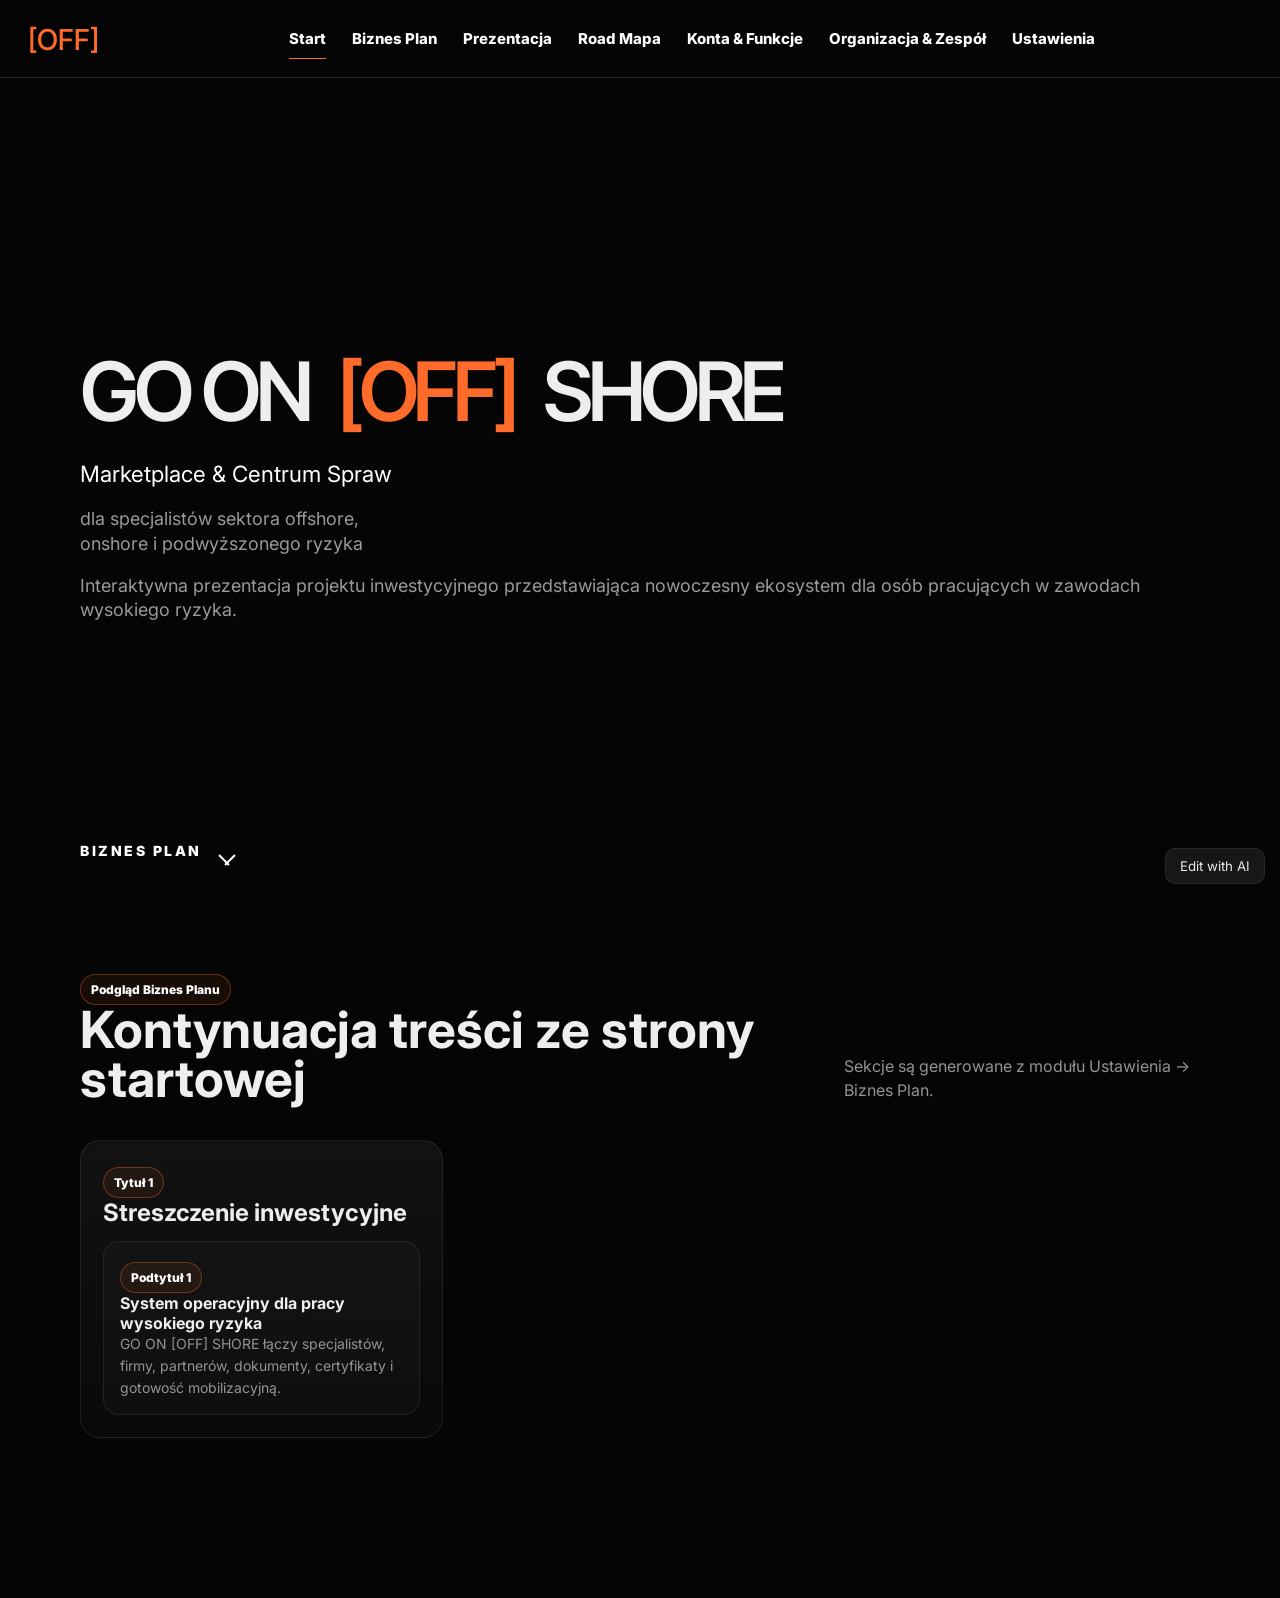
==== commit 5b046af2: "Add account function catalog by account type" ====
--- a/index.html
+++ b/index.html
@@ -8,27 +8,34 @@
 <link rel="preconnect" href="https://fonts.gstatic.com" crossorigin>
 <link href="https://fonts.googleapis.com/css2?family=Inter+Tight:wght@500;600;700;800;900&family=Inter:wght@400;500;600;700;800;900&display=swap" rel="stylesheet">
 <style>
-:root{--bg:#050505;--text:#eee;--muted:#919191;--orange:#ff6b2a;--orange2:#ff9b63;--line:rgba(255,255,255,.14);--line2:rgba(255,255,255,.075);--topbar:78px;--sidebar:320px;--font:Inter,system-ui,sans-serif}*{box-sizing:border-box;margin:0;padding:0}html,body{min-height:100%;background:#050505;color:var(--text);font-family:var(--font);overflow-x:hidden;scroll-behavior:smooth}button,input,textarea,select{font-family:inherit}button{cursor:pointer}@keyframes fadeUp{from{opacity:0;transform:translateY(22px)}to{opacity:1;transform:translateY(0)}}@keyframes cue{0%,100%{transform:translateY(0)}50%{transform:translateY(8px)}}
-.app{min-height:100vh;position:relative;z-index:1;opacity:1;transform:none;filter:none;pointer-events:auto}.topbar{position:fixed;inset:0 0 auto;height:var(--topbar);z-index:100;background:rgba(5,5,5,.92);border-bottom:1px solid var(--line);backdrop-filter:blur(18px);display:flex;align-items:center;justify-content:center;padding:0 28px}.brand-btn{position:absolute;left:28px;top:50%;transform:translateY(-50%);border:0;background:transparent}.brand{font-family:"Inter Tight";font-size:clamp(28px,2.25vw,42px);font-weight:500}.brand-off,.off{color:var(--orange)}.topnav{display:flex;gap:26px;padding-left:104px;overflow-x:auto}.nav-btn{position:relative;border:0;background:transparent;color:#fff;font-size:15px;font-weight:780;padding:11px 0}.nav-btn.active:after,.nav-btn:hover:after{content:"";position:absolute;left:0;right:0;bottom:0;height:1px;background:var(--orange)}.page{display:none;min-height:100vh;padding-top:var(--topbar)}.page.active{display:block;animation:fadeUp .42s ease}.front-page{padding:var(--topbar) 80px 90px}.front-logo{min-height:calc(100vh - var(--topbar));display:flex;flex-direction:column;align-items:flex-start;justify-content:center;max-width:1240px;margin:0 auto;position:relative}.front-logo h1{font-family:"Inter Tight";font-size:clamp(46px,6.4vw,120px);line-height:.9;font-weight:575;letter-spacing:-.065em;white-space:nowrap}.front-logo .off{margin:0 16px}.front-line{color:#9a9a9a;font-size:clamp(18px,1.35vw,25px);line-height:1.35}.front-line.one{margin-top:30px;color:#fff;font-size:clamp(22px,1.75vw,34px)}.front-line.two,.front-line.three{margin-top:18px}.business-scroll-cue{position:absolute;left:0;bottom:34px;border:0;background:transparent;color:#fff;font-size:14px;font-weight:850;letter-spacing:.18em;text-transform:uppercase;display:flex;gap:13px;animation:cue 2.2s ease-in-out infinite}.cue-mark{width:24px;height:24px;position:relative}.cue-mark:before,.cue-mark:after{content:"";position:absolute;bottom:5px;width:14px;height:2px;background:#fff}.cue-mark:before{left:2px;transform:rotate(45deg)}.cue-mark:after{right:2px;transform:rotate(-45deg)}.front-business-section{max-width:1440px;margin:0 auto;padding:70px 0}.front-business-head{display:flex;align-items:flex-end;justify-content:space-between;gap:24px;margin-bottom:30px}.front-business-title{font-size:clamp(38px,4vw,74px);line-height:.95;font-weight:700}.front-business-note{color:var(--muted);max-width:520px;line-height:1.5}.presentation-page{padding:var(--topbar) 0 0}.presentation-frame{height:calc(100vh - var(--topbar));width:100vw;overflow-x:auto;overflow-y:hidden;scroll-snap-type:x mandatory}.presentation-track{height:100%;display:flex}.presentation-slide{position:relative;height:100%;min-width:100vw;scroll-snap-align:start;padding:78px 90px 86px;display:flex;align-items:center;background:radial-gradient(circle at 72% 22%,rgba(255,107,42,.13),transparent 32%)}.presentation-logo{position:absolute;left:50%;top:22px;transform:translateX(-50%);font-family:"Inter Tight"}.slide-title-top{position:absolute;left:90px;top:42px;font-size:clamp(24px,2vw,40px);font-weight:800}.slide-count-corner{position:absolute;right:90px;bottom:48px;font-size:clamp(22px,2vw,36px);font-weight:850}.count-current{color:var(--orange)}.count-total{color:#fff}.slide-content-box h2{font-size:clamp(54px,5.6vw,108px);line-height:.92;letter-spacing:-.065em}.slide-content-box p{color:#aaa;font-size:clamp(18px,1.4vw,26px);max-width:850px}.slide-code-preview{margin-top:30px;border:1px solid var(--line2);border-radius:20px;overflow:hidden;height:260px}.slide-code-preview iframe{width:100%;height:100%;border:0}.standard-page{padding:calc(var(--topbar) + 70px) 90px 90px}.section-shell{max-width:1440px;margin:0 auto}.preview-grid{margin-top:38px;display:grid;grid-template-columns:repeat(3,1fr);gap:16px}.preview-card,.form-card{border:1px solid var(--line2);background:linear-gradient(180deg,rgba(255,255,255,.055),rgba(255,255,255,.018));border-radius:20px;padding:22px;min-height:150px;position:relative;overflow:hidden}.preview-card.compact{min-height:98px;padding:14px}.preview-card h3{font-size:24px;margin-bottom:10px}.preview-card.compact h3{font-size:18px}.preview-card p{color:var(--muted);font-size:14px;line-height:1.55}.badge{display:inline-flex;border:1px solid rgba(255,107,42,.35);background:rgba(255,107,42,.08);border-radius:999px;padding:7px 10px;color:#fff;font-size:12px;font-weight:850;margin:4px 6px 0 0}.config-table{margin-top:16px;border-collapse:collapse;width:max-content;max-width:100%;display:block;overflow:auto}.config-table td{border:1px solid var(--line);padding:10px;background:rgba(255,255,255,.035)}.business-subblock{border:1px solid var(--line2);border-radius:16px;padding:16px;margin-top:14px;background:rgba(255,255,255,.025)}.accounts-page{display:none;grid-template-columns:1fr var(--sidebar);padding-top:var(--topbar)}.settings-page{display:none;grid-template-columns:var(--sidebar) 1fr;padding-top:var(--topbar)}.accounts-page.active,.settings-page.active{display:grid}.accounts-sidebar{position:fixed;top:var(--topbar);right:0;width:var(--sidebar);height:calc(100vh - var(--topbar));background:rgba(11,11,11,.9);border-left:1px solid var(--line);padding:25px 22px}.settings-menu{position:fixed;top:var(--topbar);left:0;width:var(--sidebar);height:calc(100vh - var(--topbar));background:rgba(11,11,11,.9);border-right:1px solid var(--line);padding:25px 22px}.side-label{color:#8d8d8d;font-size:12px;text-transform:uppercase;letter-spacing:.35em;margin-bottom:25px}.account-btn,.settings-tab{width:100%;border:0;background:transparent;color:#fff;text-align:left;padding:13px;border-radius:13px;margin-bottom:10px}.account-btn.active,.settings-tab.active,.account-btn:hover,.settings-tab:hover{background:rgba(255,255,255,.06);box-shadow:inset 3px 0 0 var(--orange)}.account-icon{font-size:9px;color:var(--orange);margin-right:8px}.accounts-main{padding:70px;margin-right:var(--sidebar)}.settings-workspace{grid-column:2;padding:70px}.settings-panel{display:none}.settings-panel.active{display:block}.settings-head{display:flex;justify-content:space-between;gap:24px;margin-bottom:30px}.settings-head h2{font-size:clamp(42px,4vw,74px);line-height:.95}.editor-stack{display:flex;flex-direction:column;gap:16px}.field-grid{display:grid;grid-template-columns:repeat(2,1fr);gap:12px;margin-top:16px}label{display:flex;flex-direction:column;gap:7px;color:#d5d5d5;font-size:12px;text-transform:uppercase;letter-spacing:.12em;font-weight:850}input,textarea,select{width:100%;border:1px solid var(--line);background:rgba(255,255,255,.045);border-radius:12px;color:var(--text);padding:12px 13px;font-size:14px;outline:none}textarea{min-height:110px;resize:vertical}.action{border:1px solid rgba(255,107,42,.38);background:rgba(255,107,42,.1);color:#fff;border-radius:999px;padding:12px 18px;font-weight:850;font-size:13px;margin:8px 8px 0 0}.danger{border-color:rgba(255,80,80,.45);background:rgba(255,80,80,.08)}.q-card,.function-row{border:1px solid var(--line);border-radius:16px;padding:16px;margin-top:14px;background:rgba(255,255,255,.025)}.table-cells{display:grid;gap:8px;margin-top:12px}.edit-btn{position:fixed;right:15px;bottom:16px;z-index:140;background:#171717;color:#e9e9e9;border:1px solid var(--line2);border-radius:10px;padding:9px 14px}.reveal{opacity:0;transform:translateY(18px)}.reveal.in{opacity:1;transform:translateY(0);transition:.55s ease}@media(prefers-reduced-motion:reduce){.business-scroll-cue{animation:none!important}}@media(max-width:1100px){.preview-grid,.field-grid{grid-template-columns:repeat(2,1fr)}}@media(max-width:780px){:root{--topbar:128px}.topbar{align-items:flex-start;justify-content:flex-start;padding:18px 14px 0}.brand-btn{position:relative;left:auto;top:auto;transform:none;margin-right:18px}.topnav{width:100%;justify-content:flex-start;overflow-x:auto;padding-bottom:12px}.front-page{padding-left:24px;padding-right:24px}.front-logo h1{white-space:normal}.presentation-slide{padding:78px 28px 86px}.slide-title-top{left:28px}.slide-count-corner{right:28px}.accounts-page.active,.settings-page.active{display:block}.accounts-sidebar,.settings-menu{position:relative;width:100%;height:auto;top:0;right:auto;left:auto;border:0;border-bottom:1px solid var(--line)}.accounts-main,.settings-workspace{padding:40px 24px;margin-right:0}.preview-grid,.field-grid{grid-template-columns:1fr}}
+:root{--bg:#050505;--text:#eee;--muted:#939393;--orange:#ff6b2a;--line:rgba(255,255,255,.14);--line2:rgba(255,255,255,.075);--topbar:78px;--sidebar:360px;--font:Inter,system-ui,sans-serif}*{box-sizing:border-box;margin:0;padding:0}html,body{min-height:100%;background:var(--bg);color:var(--text);font-family:var(--font);overflow-x:hidden;scroll-behavior:smooth}button,input,textarea,select{font-family:inherit}button{cursor:pointer}@keyframes fadeUp{from{opacity:0;transform:translateY(22px)}to{opacity:1;transform:translateY(0)}}@keyframes cue{0%,100%{transform:translateY(0)}50%{transform:translateY(8px)}}.app{min-height:100vh}.topbar{position:fixed;inset:0 0 auto;height:var(--topbar);z-index:100;background:rgba(5,5,5,.92);border-bottom:1px solid var(--line);backdrop-filter:blur(18px);display:flex;align-items:center;justify-content:center;padding:0 28px}.brand-btn{position:absolute;left:28px;top:50%;transform:translateY(-50%);border:0;background:transparent}.brand{font-family:"Inter Tight";font-size:clamp(28px,2.25vw,42px);font-weight:500}.brand-off,.off{color:var(--orange)}.topnav{display:flex;gap:26px;padding-left:104px;overflow-x:auto}.nav-btn{position:relative;border:0;background:transparent;color:#fff;font-size:15px;font-weight:780;padding:11px 0}.nav-btn.active:after,.nav-btn:hover:after{content:"";position:absolute;left:0;right:0;bottom:0;height:1px;background:var(--orange)}.page{display:none;min-height:100vh;padding-top:var(--topbar)}.page.active{display:block;animation:fadeUp .42s ease}.front-page{padding:var(--topbar) 80px 90px}.front-logo{min-height:calc(100vh - var(--topbar));display:flex;flex-direction:column;align-items:flex-start;justify-content:center;max-width:1240px;margin:0 auto;position:relative}.front-logo h1{font-family:"Inter Tight";font-size:clamp(46px,6.4vw,120px);line-height:.9;font-weight:575;letter-spacing:-.065em;white-space:nowrap}.front-logo .off{margin:0 16px}.front-line{color:#9a9a9a;font-size:clamp(18px,1.35vw,25px);line-height:1.35}.front-line.one{margin-top:30px;color:#fff;font-size:clamp(22px,1.75vw,34px)}.front-line.two,.front-line.three{margin-top:18px}.business-scroll-cue{position:absolute;left:0;bottom:34px;border:0;background:transparent;color:#fff;font-size:14px;font-weight:850;letter-spacing:.18em;text-transform:uppercase;display:flex;gap:13px;animation:cue 2.2s ease-in-out infinite}.cue-mark{width:24px;height:24px;position:relative}.cue-mark:before,.cue-mark:after{content:"";position:absolute;bottom:5px;width:14px;height:2px;background:#fff}.cue-mark:before{left:2px;transform:rotate(45deg)}.cue-mark:after{right:2px;transform:rotate(-45deg)}.front-business-section{max-width:1440px;margin:0 auto;padding:70px 0}.front-business-head{display:flex;align-items:flex-end;justify-content:space-between;gap:24px;margin-bottom:30px}.front-business-title{font-size:clamp(38px,4vw,74px);line-height:.95;font-weight:700}.front-business-note{color:var(--muted);max-width:520px;line-height:1.5}.presentation-page{padding:var(--topbar) 0 0}.presentation-frame{height:calc(100vh - var(--topbar));width:100vw;overflow-x:auto;overflow-y:hidden;scroll-snap-type:x mandatory}.presentation-track{height:100%;display:flex}.presentation-slide{position:relative;height:100%;min-width:100vw;scroll-snap-align:start;padding:78px 90px 86px;display:flex;align-items:center;background:radial-gradient(circle at 72% 22%,rgba(255,107,42,.13),transparent 32%)}.presentation-logo{position:absolute;left:50%;top:22px;transform:translateX(-50%);font-family:"Inter Tight"}.slide-title-top{position:absolute;left:90px;top:42px;font-size:clamp(24px,2vw,40px);font-weight:800}.slide-count-corner{position:absolute;right:90px;bottom:48px;font-size:clamp(22px,2vw,36px);font-weight:850}.count-current{color:var(--orange)}.count-total{color:#fff}.slide-content-box h2{font-size:clamp(54px,5.6vw,108px);line-height:.92;letter-spacing:-.065em}.slide-content-box p{color:#aaa;font-size:clamp(18px,1.4vw,26px);max-width:850px}.slide-code-preview{margin-top:30px;border:1px solid var(--line2);border-radius:20px;overflow:hidden;height:260px}.slide-code-preview iframe{width:100%;height:100%;border:0}.standard-page{padding:calc(var(--topbar) + 70px) 90px 90px}.section-shell{max-width:1440px;margin:0 auto}.preview-grid{margin-top:38px;display:grid;grid-template-columns:repeat(3,1fr);gap:16px}.preview-card,.form-card{border:1px solid var(--line2);background:linear-gradient(180deg,rgba(255,255,255,.055),rgba(255,255,255,.018));border-radius:20px;padding:22px;min-height:150px;position:relative;overflow:hidden}.preview-card.compact{min-height:98px;padding:14px}.preview-card h3{font-size:24px;margin-bottom:10px}.preview-card.compact h3{font-size:18px}.preview-card p{color:var(--muted);font-size:14px;line-height:1.55}.badge{display:inline-flex;border:1px solid rgba(255,107,42,.35);background:rgba(255,107,42,.08);border-radius:999px;padding:7px 10px;color:#fff;font-size:12px;font-weight:850;margin:4px 6px 0 0}.config-table{margin-top:16px;border-collapse:collapse;width:max-content;max-width:100%;display:block;overflow:auto}.config-table td{border:1px solid var(--line);padding:10px;background:rgba(255,255,255,.035)}.business-subblock{border:1px solid var(--line2);border-radius:16px;padding:16px;margin-top:14px;background:rgba(255,255,255,.025)}.accounts-page{display:none;grid-template-columns:1fr var(--sidebar);padding-top:var(--topbar);background:radial-gradient(circle at 70% 20%,rgba(255,107,42,.10),transparent 35%),#050505}.accounts-page.active{display:grid}.accounts-sidebar{position:fixed;top:var(--topbar);right:0;width:var(--sidebar);height:calc(100vh - var(--topbar));background:linear-gradient(180deg,rgba(17,17,17,.94),rgba(6,6,6,.94));border-left:1px solid var(--line);padding:24px 20px;overflow:auto}.accounts-main{padding:56px 70px 90px;margin-right:var(--sidebar)}.account-hero{border:1px solid var(--line2);border-radius:28px;background:linear-gradient(180deg,rgba(255,255,255,.065),rgba(255,255,255,.018));padding:30px;margin-bottom:24px}.account-hero h2{font-family:"Inter Tight";font-size:clamp(42px,4.5vw,78px);line-height:.92;letter-spacing:-.05em}.account-hero p{max-width:850px;color:var(--muted);line-height:1.55;margin-top:14px}.account-summary{display:flex;gap:10px;flex-wrap:wrap;margin-top:18px}.account-filter{margin:18px 0}.account-filter input{height:46px}.account-grid{display:grid;grid-template-columns:repeat(2,1fr);gap:14px}.function-card{border:1px solid var(--line2);border-radius:18px;background:linear-gradient(180deg,rgba(255,255,255,.052),rgba(255,255,255,.018));padding:18px;min-height:150px}.function-card h3{font-size:18px;margin-bottom:10px}.function-card p{color:var(--muted);font-size:14px;line-height:1.55}.function-card.hidden-by-search{display:none}.side-label{color:#8d8d8d;font-size:12px;text-transform:uppercase;letter-spacing:.35em;margin-bottom:18px}.account-btn{width:100%;border:0;background:transparent;color:#fff;text-align:left;padding:13px;border-radius:15px;margin-bottom:10px;display:grid;grid-template-columns:34px 1fr auto;align-items:center;gap:10px}.account-btn.active,.account-btn:hover{background:rgba(255,255,255,.06);box-shadow:inset 3px 0 0 var(--orange)}.account-icon{width:30px;height:30px;border:1px solid rgba(255,107,42,.28);border-radius:10px;display:grid;place-items:center;color:var(--orange);font-size:10px;font-weight:950}.account-title{font-size:14px;font-weight:850}.account-type{display:block;color:var(--muted);font-size:11px;margin-top:2px}.account-count{font-size:11px;color:#fff;border:1px solid var(--line2);border-radius:999px;padding:4px 7px;background:rgba(255,255,255,.045)}.settings-page{display:none;grid-template-columns:var(--sidebar) 1fr;padding-top:var(--topbar);background:radial-gradient(circle at 76% 18%,rgba(255,107,42,.10),transparent 34%),#050505}.settings-page.active{display:grid}.settings-menu{position:fixed;top:var(--topbar);left:0;width:var(--sidebar);height:calc(100vh - var(--topbar));background:linear-gradient(180deg,rgba(17,17,17,.94),rgba(6,6,6,.94));border-right:1px solid var(--line);padding:24px 20px;overflow:auto}.settings-status{border:1px solid var(--line2);border-radius:18px;background:rgba(255,255,255,.035);padding:14px;margin-bottom:18px}.settings-status strong{display:block;font-size:15px;margin-bottom:6px}.settings-status p{color:var(--muted);font-size:12px;line-height:1.45}.settings-tab{width:100%;border:0;background:transparent;color:#fff;text-align:left;padding:13px;border-radius:13px;margin-bottom:10px;display:grid;grid-template-columns:34px 1fr auto;align-items:center;gap:10px}.settings-tab.active,.settings-tab:hover{background:rgba(255,255,255,.06);box-shadow:inset 3px 0 0 var(--orange)}.tab-icon{width:30px;height:30px;border:1px solid rgba(255,107,42,.28);border-radius:10px;display:grid;place-items:center;color:var(--orange);font-size:12px;font-weight:950}.tab-copy strong{display:block;font-size:14px}.tab-copy span{display:block;color:var(--muted);font-size:11px;margin-top:2px}.tab-count{font-size:11px;color:#fff;border:1px solid var(--line2);border-radius:999px;padding:4px 7px;background:rgba(255,255,255,.045)}.settings-workspace{grid-column:2;padding:36px 52px 90px}.settings-toolbar{position:sticky;top:var(--topbar);z-index:90;background:linear-gradient(180deg,rgba(5,5,5,.96),rgba(5,5,5,.78));backdrop-filter:blur(18px);border:1px solid var(--line2);border-radius:0 0 24px 24px;margin:-36px -22px 28px;padding:22px}.settings-toolbar-top{display:flex;align-items:flex-end;justify-content:space-between;gap:24px}.settings-title{font-family:"Inter Tight";font-size:clamp(36px,4vw,72px);line-height:.92;letter-spacing:-.045em}.settings-subtitle{color:var(--muted);max-width:720px;line-height:1.5;margin-top:10px}.settings-actions{display:flex;gap:10px;flex-wrap:wrap;justify-content:flex-end}.settings-search-row{display:grid;grid-template-columns:1fr repeat(4,minmax(120px,150px));gap:12px;margin-top:20px}.settings-search{position:relative}.settings-search input{padding-left:42px;height:46px}.settings-search:before{content:"⌕";position:absolute;left:16px;top:50%;transform:translateY(-50%);color:var(--orange);z-index:1}.metric-card{border:1px solid var(--line2);border-radius:16px;background:rgba(255,255,255,.035);padding:12px 14px}.metric-card span{display:block;color:var(--muted);font-size:10px;text-transform:uppercase;letter-spacing:.15em}.metric-card strong{display:block;font-size:20px;margin-top:4px}.settings-panel{display:none}.settings-panel.active{display:block}.settings-head{display:flex;justify-content:space-between;gap:24px;margin-bottom:22px;border:1px solid var(--line2);border-radius:24px;background:linear-gradient(180deg,rgba(255,255,255,.055),rgba(255,255,255,.018));padding:22px}.settings-head h2{font-size:clamp(34px,3.2vw,58px);line-height:.95}.settings-head p{color:var(--muted);line-height:1.5;margin-top:8px}.editor-stack{display:flex;flex-direction:column;gap:16px}.form-card{box-shadow:0 18px 60px rgba(0,0,0,.18)}.form-card.hidden-by-search{display:none}.form-card h3{font-size:22px;margin-bottom:14px}.form-card:before{content:"";position:absolute;left:0;top:0;bottom:0;width:3px;background:linear-gradient(180deg,var(--orange),transparent)}.field-grid{display:grid;grid-template-columns:repeat(2,1fr);gap:12px;margin-top:16px}label{display:flex;flex-direction:column;gap:7px;color:#d5d5d5;font-size:12px;text-transform:uppercase;letter-spacing:.12em;font-weight:850}input,textarea,select{width:100%;border:1px solid var(--line);background:rgba(255,255,255,.045);border-radius:12px;color:var(--text);padding:12px 13px;font-size:14px;outline:none}input:focus,textarea:focus,select:focus{border-color:rgba(255,107,42,.62);box-shadow:0 0 0 4px rgba(255,107,42,.075)}textarea{min-height:110px;resize:vertical}.action{border:1px solid rgba(255,107,42,.38);background:rgba(255,107,42,.1);color:#fff;border-radius:999px;padding:12px 18px;font-weight:850;font-size:13px;margin:8px 8px 0 0;transition:.2s ease}.action:hover{background:rgba(255,107,42,.18);transform:translateY(-1px)}.action.secondary{border-color:var(--line);background:rgba(255,255,255,.045)}.danger{border-color:rgba(255,80,80,.45);background:rgba(255,80,80,.08)}.q-card,.function-row{border:1px solid var(--line);border-radius:16px;padding:16px;margin-top:14px;background:rgba(255,255,255,.025)}.table-cells{display:grid;gap:8px;margin-top:12px}.edit-btn{position:fixed;right:15px;bottom:16px;z-index:140;background:#171717;color:#e9e9e9;border:1px solid var(--line2);border-radius:10px;padding:9px 14px}.reveal{opacity:0;transform:translateY(18px)}.reveal.in{opacity:1;transform:translateY(0);transition:.55s ease}@media(prefers-reduced-motion:reduce){.business-scroll-cue{animation:none!important}}@media(max-width:1100px){.preview-grid,.field-grid,.account-grid{grid-template-columns:repeat(2,1fr)}.settings-search-row{grid-template-columns:1fr 1fr}.settings-toolbar-top{align-items:flex-start;flex-direction:column}.settings-actions{justify-content:flex-start}}@media(max-width:780px){:root{--topbar:128px;--sidebar:100%}.topbar{align-items:flex-start;justify-content:flex-start;padding:18px 14px 0}.brand-btn{position:relative;left:auto;top:auto;transform:none;margin-right:18px}.topnav{width:100%;justify-content:flex-start;overflow-x:auto;padding-bottom:12px}.front-page{padding-left:24px;padding-right:24px}.front-logo h1{white-space:normal}.presentation-slide{padding:78px 28px 86px}.slide-title-top{left:28px}.slide-count-corner{right:28px}.accounts-page.active,.settings-page.active{display:block}.accounts-sidebar,.settings-menu{position:relative;width:100%;height:auto;top:0;right:auto;left:auto;border:0;border-bottom:1px solid var(--line)}.accounts-main{padding:40px 24px;margin-right:0}.settings-workspace{padding:40px 24px;margin-right:0}.settings-toolbar{position:relative;top:auto;margin:0 0 22px;padding:18px;border-radius:22px}.settings-search-row,.preview-grid,.field-grid,.account-grid{grid-template-columns:1fr}}
 </style>
 </head>
 <body>
 <div class="app unlocked" id="platformApp" aria-hidden="false">
-  <header class="topbar"><button class="brand-btn" data-page="front"><div class="brand"><span class="brand-off">[OFF]</span></div></button><nav class="topnav"><button class="nav-btn active" data-page="front">Start</button><button class="nav-btn" data-page="business">Biznes Plan</button><button class="nav-btn" data-page="presentation">Prezentacja</button><button class="nav-btn" data-page="roadmap">Road Mapa</button><button class="nav-btn" data-page="accounts">Konta &amp; Funkcje</button><button class="nav-btn" data-page="organization">Organizacja &amp; Zespół</button><button class="nav-btn" data-page="settings">Ustawienia</button></nav></header>
-  <main id="front" class="page front-page active"><div class="front-logo"><h1>GO ON <span class="off">[OFF]</span> SHORE</h1><p class="front-line one">Marketplace &amp; Centrum Spraw</p><p class="front-line two">dla specjalistów sektora offshore,<br>onshore i podwyższonego ryzyka</p><p class="front-line three">Interaktywna prezentacja projektu inwestycyjnego przedstawiająca nowoczesny ekosystem dla osób pracujących w zawodach wysokiego ryzyka.</p><button class="business-scroll-cue" data-scroll-business><span>Biznes Plan</span><span class="cue-mark"></span></button></div><section id="businessPreviewSection" class="front-business-section"><div class="front-business-head"><div><div class="badge">Podgląd Biznes Planu</div><h2 class="front-business-title">Kontynuacja treści ze strony startowej</h2></div><p class="front-business-note">Sekcje są generowane z modułu Ustawienia → Biznes Plan.</p></div><div id="frontBusinessPreview" class="preview-grid"></div></section></main>
-  <main id="presentation" class="page presentation-page"><section class="presentation-frame"><div id="presentationTrack" class="presentation-track"></div></section></main>
-  <main id="roadmap" class="page standard-page"><div class="section-shell"><div id="roadmapPreview" class="preview-grid"></div></div></main>
-  <main id="accounts" class="page accounts-page"><section class="accounts-main"><div id="accountsPreview" class="preview-grid"></div></section><aside class="accounts-sidebar"><div class="side-label">Rodzaje kont</div><button class="account-btn active" data-account-view="Konto Użytkownika"><span class="account-icon">[OFF]</span><span class="account-title">Konto Użytkownika</span></button><button class="account-btn" data-account-view="Konto Firmy"><span class="account-icon">[OFF]</span><span class="account-title">Konto Firmy</span></button><button class="account-btn" data-account-view="Konto Partnera"><span class="account-icon">[OFF]</span><span class="account-title">Konto Partnera</span></button></aside></main>
-  <main id="organization" class="page standard-page"><div class="section-shell"><div id="organizationPreview" class="preview-grid"></div></div></main>
-  <main id="settings" class="page settings-page"><aside class="settings-menu"><div class="side-label">Ustawienia CRM</div><button class="settings-tab active" data-settings-tab="businessSettings">Biznes Plan</button><button class="settings-tab" data-settings-tab="presentationSettings">Prezentacja</button><button class="settings-tab" data-settings-tab="roadmapSettings">Road Mapa</button><button class="settings-tab" data-settings-tab="accountsSettings">Konta &amp; Funkcje</button><button class="settings-tab" data-settings-tab="organizationSettings">Organizacja &amp; Zespół</button></aside><section class="settings-workspace"><div class="settings-panel active" id="businessSettings"><div class="settings-head"><div><div class="badge">CRM / Formularz</div><h2>Biznes Plan</h2><p>Dodawaj tytuły główne, a pod każdym z nich wiele podtytułów.</p></div><button class="action" id="addBusinessBlock">+ Dodaj tytuł główny</button></div><div id="businessEditor" class="editor-stack"></div></div><div class="settings-panel" id="presentationSettings"><div class="settings-head"><div><div class="badge">CRM / Formularz</div><h2>Prezentacja</h2></div><button class="action" id="addSlide">+ Dodaj slajd</button></div><div id="presentationEditor" class="editor-stack"></div></div><div class="settings-panel" id="roadmapSettings"><div class="settings-head"><div><div class="badge">CRM / Formularz</div><h2>Road Mapa</h2></div><button class="action" id="addVersion">+ Dodaj wersję</button></div><div id="roadmapEditor" class="editor-stack"></div></div><div class="settings-panel" id="accountsSettings"><div class="settings-head"><div><div class="badge">CRM / Formularz</div><h2>Konta &amp; Funkcje</h2></div></div><div id="accountsEditor" class="editor-stack"></div></div><div class="settings-panel" id="organizationSettings"><div class="settings-head"><div><div class="badge">CRM / Formularz</div><h2>Organizacja &amp; Zespół</h2></div><button class="action" id="addDepartment">+ Dodaj departament</button><button class="action" id="addJob">+ Dodaj zawód</button></div><div id="organizationEditor" class="editor-stack"></div></div></section></main>
-  <button class="edit-btn">Edit with AI</button>
+<header class="topbar"><button class="brand-btn" data-page="front"><div class="brand"><span class="brand-off">[OFF]</span></div></button><nav class="topnav"><button class="nav-btn active" data-page="front">Start</button><button class="nav-btn" data-page="business">Biznes Plan</button><button class="nav-btn" data-page="presentation">Prezentacja</button><button class="nav-btn" data-page="roadmap">Road Mapa</button><button class="nav-btn" data-page="accounts">Konta &amp; Funkcje</button><button class="nav-btn" data-page="organization">Organizacja &amp; Zespół</button><button class="nav-btn" data-page="settings">Ustawienia</button></nav></header>
+<main id="front" class="page front-page active"><div class="front-logo"><h1>GO ON <span class="off">[OFF]</span> SHORE</h1><p class="front-line one">Marketplace &amp; Centrum Spraw</p><p class="front-line two">dla specjalistów sektora offshore,<br>onshore i podwyższonego ryzyka</p><p class="front-line three">Interaktywna prezentacja projektu inwestycyjnego przedstawiająca nowoczesny ekosystem dla osób pracujących w zawodach wysokiego ryzyka.</p><button class="business-scroll-cue" data-scroll-business><span>Biznes Plan</span><span class="cue-mark"></span></button></div><section id="businessPreviewSection" class="front-business-section"><div class="front-business-head"><div><div class="badge">Podgląd Biznes Planu</div><h2 class="front-business-title">Kontynuacja treści ze strony startowej</h2></div><p class="front-business-note">Sekcje są generowane z modułu Ustawienia → Biznes Plan.</p></div><div id="frontBusinessPreview" class="preview-grid"></div></section></main>
+<main id="presentation" class="page presentation-page"><section class="presentation-frame"><div id="presentationTrack" class="presentation-track"></div></section></main>
+<main id="roadmap" class="page standard-page"><div class="section-shell"><div id="roadmapPreview" class="preview-grid"></div></div></main>
+<main id="accounts" class="page accounts-page"><section class="accounts-main"><div id="accountHero" class="account-hero"></div><div class="account-filter"><input id="accountSearch" placeholder="Szukaj funkcji w aktywnym koncie…"></div><div id="accountsPreview" class="account-grid"></div></section><aside class="accounts-sidebar"><div class="side-label">Rodzaje kont</div><div id="accountMenu"></div></aside></main>
+<main id="organization" class="page standard-page"><div class="section-shell"><div id="organizationPreview" class="preview-grid"></div></div></main>
+<main id="settings" class="page settings-page"><aside class="settings-menu"><div class="side-label">Ustawienia CRM</div><div class="settings-status"><strong>Centrum konfiguracji</strong><p>Edytujesz dane zapisane lokalnie w przeglądarce. Zmiany są widoczne od razu w podglądach.</p></div><button class="settings-tab active" data-settings-tab="businessSettings"><span class="tab-icon">01</span><span class="tab-copy"><strong>Biznes Plan</strong><span>Sekcje, podtytuły, teksty i tabele</span></span><span class="tab-count" id="countBusiness">0</span></button><button class="settings-tab" data-settings-tab="presentationSettings"><span class="tab-icon">02</span><span class="tab-copy"><strong>Prezentacja</strong><span>Slajdy, tytuły i kod HTML</span></span><span class="tab-count" id="countSlides">0</span></button><button class="settings-tab" data-settings-tab="roadmapSettings"><span class="tab-icon">03</span><span class="tab-copy"><strong>Road Mapa</strong><span>Wersje, kwartały i etapy</span></span><span class="tab-count" id="countRoadmap">0</span></button><button class="settings-tab" data-settings-tab="accountsSettings"><span class="tab-icon">04</span><span class="tab-copy"><strong>Konta &amp; Funkcje</strong><span>Typy kont i moduły</span></span><span class="tab-count" id="countAccounts">0</span></button><button class="settings-tab" data-settings-tab="organizationSettings"><span class="tab-icon">05</span><span class="tab-copy"><strong>Organizacja</strong><span>Działy, role i koszty</span></span><span class="tab-count" id="countOrg">0</span></button></aside><section class="settings-workspace"><div class="settings-toolbar"><div class="settings-toolbar-top"><div><div class="badge">Panel zarządzania treścią</div><h1 class="settings-title">Ustawienia platformy</h1><p class="settings-subtitle">Szybko konfiguruj biznesplan, prezentację, roadmapę, konta i strukturę organizacyjną. Panel działa jak mały CMS dla podglądu inwestorskiego.</p></div><div class="settings-actions"><button class="action secondary" id="exportSettings">Eksport JSON</button><button class="action secondary" id="clearSearch">Wyczyść filtr</button><button class="action danger" id="resetSettings">Reset danych</button></div></div><div class="settings-search-row"><div class="settings-search"><input id="settingsSearch" placeholder="Szukaj w aktywnej sekcji ustawień…"></div><div class="metric-card"><span>Biznes Plan</span><strong id="metricBusiness">0</strong></div><div class="metric-card"><span>Slajdy</span><strong id="metricSlides">0</strong></div><div class="metric-card"><span>Roadmapa</span><strong id="metricRoadmap">0</strong></div><div class="metric-card"><span>Funkcje kont</span><strong id="metricOrg">0</strong></div></div></div><div class="settings-panel active" id="businessSettings"><div class="settings-head"><div><div class="badge">CRM / Formularz</div><h2>Biznes Plan</h2><p>Dodawaj tytuły główne, a pod każdym z nich wiele podtytułów, tekstów i tabel.</p></div><button class="action" id="addBusinessBlock">+ Dodaj tytuł główny</button></div><div id="businessEditor" class="editor-stack"></div></div><div class="settings-panel" id="presentationSettings"><div class="settings-head"><div><div class="badge">CRM / Formularz</div><h2>Prezentacja</h2><p>Zarządzaj slajdami prezentacji inwestorskiej i kodem HTML podglądu.</p></div><button class="action" id="addSlide">+ Dodaj slajd</button></div><div id="presentationEditor" class="editor-stack"></div></div><div class="settings-panel" id="roadmapSettings"><div class="settings-head"><div><div class="badge">CRM / Formularz</div><h2>Road Mapa</h2><p>Konfiguruj wersje produktu, kwartały, prace, cele i efekty.</p></div><button class="action" id="addVersion">+ Dodaj wersję</button></div><div id="roadmapEditor" class="editor-stack"></div></div><div class="settings-panel" id="accountsSettings"><div class="settings-head"><div><div class="badge">CRM / Formularz</div><h2>Konta &amp; Funkcje</h2><p>Baza funkcji jest przypisana do konkretnych typów kont i widoczna w zakładce Konta &amp; Funkcje.</p></div></div><div id="accountsEditor" class="editor-stack"></div></div><div class="settings-panel" id="organizationSettings"><div class="settings-head"><div><div class="badge">CRM / Formularz</div><h2>Organizacja &amp; Zespół</h2><p>Buduj bazę departamentów i ról z kosztami oraz sposobem współpracy.</p></div><div><button class="action" id="addDepartment">+ Dodaj departament</button><button class="action" id="addJob">+ Dodaj zawód</button></div></div><div id="organizationEditor" class="editor-stack"></div></div></section></main>
+<button class="edit-btn">Edit with AI</button>
 </div>
 <script>
-const STORAGE_KEY='off_settings_crm_v14';function uid(){return'id-'+Math.random().toString(36).slice(2,10)}function emptyTable(){return{enabled:false,cols:3,rows:3,w:160,h:52,cells:[]}}function emptySubtitle(){return{subtitle:'Nowy podtytuł',text:'Tekst...',table:emptyTable()}}function emptyBusiness(){return{title:'Nowy tytuł główny',subtitles:[emptySubtitle()]}}function esc(v=''){return String(v??'').replaceAll('&','&amp;').replaceAll('<','&lt;').replaceAll('>','&gt;').replaceAll('"','&quot;')}function money(v){return Number(v||0).toLocaleString('pl-PL')+' zł'}
-const defaultState={business:[{title:'Streszczenie inwestycyjne',subtitles:[{subtitle:'System operacyjny dla pracy wysokiego ryzyka',text:'GO ON [OFF] SHORE łączy specjalistów, firmy, partnerów, dokumenty, certyfikaty i gotowość mobilizacyjną.',table:emptyTable()}]}],presentation:[{title:'Start',theme:'Otwarcie projektu',code:"<div style='padding:32px;color:white;font-family:Inter,sans-serif'><h1>GO ON <span style='color:#ff6b2a'>[OFF]</span> SHORE</h1></div>"},{title:'Problem',theme:'Chaos rekrutacji, certyfikatów i mobilizacji',code:"<div style='padding:28px;color:white;font-family:Inter,sans-serif'><h2>Problem rynku</h2></div>"}],roadmap:[{name:'MVP 1.1',qCount:1,quarters:[{name:'Q3 2026',work:'Start UI i moduł ustawień.',goal:'Prototyp do pokazania inwestorowi.',effect:'Pierwsza wersja demonstracyjna.',hires:[]}]}],accounts:[{name:'Konto Użytkownika',functions:[{name:'Profil specjalisty',description:'Dane, doświadczenie i certyfikaty.',startQ:'Q3 2026'}]},{name:'Konto Firmy',functions:[{name:'Panel rekrutacji',description:'Ogłoszenia, kandydaci i shortlisty.',startQ:'Q3 2026'}]},{name:'Konto Partnera',functions:[{name:'Marketplace usług',description:'Szkolenia, eksperci, produkty i leady.',startQ:'Q4 2026'}]}],organization:{departments:[{id:uid(),name:'IT & QA',description:'Rozwój produktu i testy.'}],jobs:[{id:uid(),name:'Tech Lead',duties:'Architektura systemu i prowadzenie developmentu.',hireQ:'Q3 2026',cooperation:'B2B',salaryNet:22000,salaryGross:27060,employerCost:27060,note:'Lider technologiczny.'}]}};function normalize(s){s.business=(s.business||[]).map(b=>({title:b.title||'Tytuł',subtitles:b.subtitles||[{subtitle:b.subtitle||'Podtytuł',text:b.text||'',table:b.table||emptyTable()}]}));return s}function load(){try{return normalize(JSON.parse(localStorage.getItem(STORAGE_KEY))||structuredClone(defaultState))}catch(e){return structuredClone(defaultState)}}let state=load(),activeAccount='Konto Użytkownika';function qOptions(){return[...new Set((state.roadmap||[]).flatMap(v=>(v.quarters||[]).map(q=>q.name)).filter(Boolean))]}function save(){localStorage.setItem(STORAGE_KEY,JSON.stringify(state));render()}function tableHtml(t){if(!t||!t.enabled)return'';let out='<table class="config-table">';for(let r=0;r<t.rows;r++){out+='<tr>';for(let c=0;c<t.cols;c++){const i=r*t.cols+c;out+=`<td style="width:${t.w}px;height:${t.h}px">${esc(t.cells?.[i]||'')}</td>`}out+='</tr>'}return out+'</table>'}function bizHtml(b,i){return`<article class="preview-card reveal"><span class="badge">Tytuł ${i+1}</span><h3>${esc(b.title)}</h3>${(b.subtitles||[]).map((s,si)=>`<div class="business-subblock"><span class="badge">Podtytuł ${si+1}</span><h4>${esc(s.subtitle)}</h4><p>${esc(s.text)}</p>${tableHtml(s.table)}</div>`).join('')}</article>`}
-function render(){frontBusinessPreview.innerHTML=(state.business||[]).map(bizHtml).join('');renderPresentation();renderRoad();renderAcc();renderOrg();renderEditors();enhance()}function renderPresentation(){presentationTrack.innerHTML=(state.presentation||[]).map((s,i)=>`<article class="presentation-slide"><div class="presentation-logo">GO ON <span class="brand-off">[OFF]</span> SHORE</div><div class="slide-title-top">${esc(s.title)}</div><div class="slide-content-box"><span class="badge">${esc(s.theme)}</span><h2>${esc(s.title)}</h2><p>${esc(s.theme)}</p><div class="slide-code-preview"><iframe sandbox srcdoc="${esc(s.code)}"></iframe></div></div><div class="slide-count-corner"><span class="count-current">${String(i+1).padStart(2,'0')}</span><span class="count-total">/${String((state.presentation||[]).length).padStart(2,'0')}</span></div></article>`).join('')}function renderRoad(){roadmapPreview.innerHTML=(state.roadmap||[]).map(v=>`<article class="preview-card reveal"><span class="badge">Wersja platformy</span><h3>${esc(v.name)}</h3>${(v.quarters||[]).map(q=>`<div class="q-card"><h4>${esc(q.name)}</h4><p><b>Prace:</b> ${esc(q.work)}</p><p><b>Cel:</b> ${esc(q.goal)}</p><p><b>Efekt:</b> ${esc(q.effect)}</p></div>`).join('')}</article>`).join('')}function renderAcc(){const acc=(state.accounts||[]).find(a=>a.name===activeAccount)||(state.accounts||[])[0];accountsPreview.innerHTML=acc?(acc.functions||[]).map(f=>`<article class="preview-card reveal"><span class="badge">Start: ${esc(f.startQ)}</span><h3>${esc(f.name)}</h3><p>${esc(f.description)}</p></article>`).join(''):''}function renderOrg(){const org=state.organization||{departments:[],jobs:[]};organizationPreview.innerHTML=(org.departments||[]).map(d=>`<article class="preview-card compact reveal"><span class="badge">Departament</span><h3>${esc(d.name)}</h3><p>${esc(d.description)}</p></article>`).join('')+(org.jobs||[]).map(j=>`<article class="preview-card reveal"><span class="badge">Baza zawodów</span><h3>${esc(j.name)}</h3><p>${esc(j.duties)}</p><p>${money(j.employerCost)}</p></article>`).join('')}
-function subtitleEditor(bi,s,si){const t=s.table||emptyTable();while(t.cells.length<t.cols*t.rows)t.cells.push('');s.table=t;return`<div class="business-subblock"><h4>Podtytuł #${si+1}</h4><label>Podtytuł<input data-biz-sub="${bi}:${si}:subtitle" value="${esc(s.subtitle)}"></label><label>Tekst<textarea data-biz-sub="${bi}:${si}:text">${esc(s.text)}</textarea></label><label><input type="checkbox" data-table-on="${bi}:${si}" ${t.enabled?'checked':''}> Tabelka</label><div class="field-grid"><label>Kolumny<input type="number" data-table="${bi}:${si}:cols" value="${t.cols}"></label><label>Wiersze<input type="number" data-table="${bi}:${si}:rows" value="${t.rows}"></label></div><div class="table-cells" style="grid-template-columns:repeat(${t.cols},1fr)">${t.cells.slice(0,t.cols*t.rows).map((cell,ci)=>`<textarea data-cell="${bi}:${si}:${ci}">${esc(cell)}</textarea>`).join('')}</div><button class="action danger" data-remove-subtitle="${bi}:${si}">Usuń podtytuł</button></div>`}function renderEditors(){businessEditor.innerHTML=(state.business||[]).map((b,i)=>`<article class="form-card"><h3>Tytuł główny #${i+1}</h3><label>Tytuł<input data-biz-title="${i}" value="${esc(b.title)}"></label><button class="action" data-add-subtitle="${i}">+ Dodaj podtytuł</button><button class="action danger" data-remove-biz="${i}">Usuń tytuł</button>${(b.subtitles||[]).map((s,si)=>subtitleEditor(i,s,si)).join('')}</article>`).join('');presentationEditor.innerHTML=(state.presentation||[]).map((s,i)=>`<article class="form-card"><h3>Slajd #${i+1}</h3><label>Tytuł<input data-slide="${i}:title" value="${esc(s.title)}"></label><label>Temat<textarea data-slide="${i}:theme">${esc(s.theme)}</textarea></label><label>Kod<textarea data-slide="${i}:code">${esc(s.code)}</textarea></label><button class="action danger" data-remove-slide="${i}">Usuń</button></article>`).join('');roadmapEditor.innerHTML=(state.roadmap||[]).map((v,vi)=>`<article class="form-card"><h3>${esc(v.name)}</h3><label>Nazwa<input data-version="${vi}:name" value="${esc(v.name)}"></label></article>`).join('');accountsEditor.innerHTML=(state.accounts||[]).map((a,ai)=>`<article class="form-card"><h3>${esc(a.name)}</h3><button class="action" data-add-function="${ai}">+ Dodaj funkcję</button></article>`).join('');organizationEditor.innerHTML=`<button class="action" id="addDepartment">+ Dodaj departament</button><button class="action" id="addJob">+ Dodaj zawód</button>`}
-function enhance(){document.querySelectorAll('.reveal').forEach(el=>requestAnimationFrame(()=>el.classList.add('in')))}document.addEventListener('click',e=>{const b=e.target.closest('button');if(!b)return;if(b.dataset.page)openPage(b.dataset.page);if(b.dataset.scrollBusiness)scrollBusiness();if(b.dataset.settingsTab){document.querySelectorAll('.settings-tab,.settings-panel').forEach(x=>x.classList.remove('active'));b.classList.add('active');document.getElementById(b.dataset.settingsTab).classList.add('active')}if(b.dataset.accountView){activeAccount=b.dataset.accountView;document.querySelectorAll('.account-btn').forEach(x=>x.classList.remove('active'));b.classList.add('active');renderAcc()}if(b.id==='addBusinessBlock'){state.business.push(emptyBusiness());save()}if(b.dataset.addSubtitle){state.business[b.dataset.addSubtitle].subtitles.push(emptySubtitle());save()}if(b.dataset.removeSubtitle){const[i,s]=b.dataset.removeSubtitle.split(':');state.business[i].subtitles.splice(+s,1);save()}if(b.dataset.removeBiz){state.business.splice(+b.dataset.removeBiz,1);save()}if(b.id==='addSlide'){state.presentation.push({title:'Nowy slajd',theme:'Temat',code:'<div style="padding:24px;color:white">Nowy slajd</div>'});save()}if(b.dataset.removeSlide){state.presentation.splice(+b.dataset.removeSlide,1);save()}if(b.id==='addVersion'){state.roadmap.push({name:'Nowa wersja',qCount:1,quarters:[{name:'Q',work:'',goal:'',effect:'',hires:[]}]});save()}if(b.dataset.addFunction){state.accounts[b.dataset.addFunction].functions.push({name:'Nowa funkcja',description:'Opis',startQ:qOptions()[0]||''});save()}if(b.id==='addDepartment'){state.organization.departments.push({id:uid(),name:'Nowy departament',description:'Opis'});save()}if(b.id==='addJob'){state.organization.jobs.push({id:uid(),name:'Nowy zawód',duties:'Opis',hireQ:qOptions()[0]||'',cooperation:'B2B',salaryNet:0,salaryGross:0,employerCost:0,note:''});save()}});document.addEventListener('input',e=>{const el=e.target;if(el.dataset.bizTitle){state.business[el.dataset.bizTitle].title=el.value;save()}if(el.dataset.bizSub){const[i,s,k]=el.dataset.bizSub.split(':');state.business[i].subtitles[s][k]=el.value;save()}if(el.dataset.table){const[i,s,k]=el.dataset.table.split(':');state.business[i].subtitles[s].table[k]=+el.value;save()}if(el.dataset.cell){const[i,s,c]=el.dataset.cell.split(':');state.business[i].subtitles[s].table.cells[c]=el.value;save()}if(el.dataset.slide){const[i,k]=el.dataset.slide.split(':');state.presentation[i][k]=el.value;save()}if(el.dataset.version){const[i,k]=el.dataset.version.split(':');state.roadmap[i][k]=el.value;save()}});document.addEventListener('change',e=>{if(e.target.dataset.tableOn){const[i,s]=e.target.dataset.tableOn.split(':');state.business[i].subtitles[s].table.enabled=e.target.checked;save()}});function scrollBusiness(){openPage('front');setTimeout(()=>businessPreviewSection.scrollIntoView({behavior:'smooth'}),80)}function openPage(id){if(id==='business'){scrollBusiness();return}document.querySelectorAll('.page').forEach(p=>p.classList.toggle('active',p.id===id));document.querySelectorAll('.nav-btn').forEach(b=>b.classList.toggle('active',b.dataset.page===id || (id==='front'&&b.dataset.page==='front')));window.scrollTo({top:0,behavior:'smooth'})}render();
+const STORAGE_KEY='off_settings_crm_v16',LEGACY_KEYS=['off_settings_crm_v14','off_settings_crm_v13','off_settings_crm_v12'];function uid(){return'id-'+Math.random().toString(36).slice(2,10)}function emptyTable(){return{enabled:false,cols:3,rows:3,w:160,h:52,cells:[]}}function emptySubtitle(){return{subtitle:'Nowy podtytuł',text:'Tekst...',table:emptyTable()}}function emptyBusiness(){return{title:'Nowy tytuł główny',subtitles:[emptySubtitle()]}}function F(name,description,startQ='Q3 2026'){return{name,description,startQ}}function esc(v=''){return String(v??'').replaceAll('&','&amp;').replaceAll('<','&lt;').replaceAll('>','&gt;').replaceAll('"','&quot;')}function money(v){return Number(v||0).toLocaleString('pl-PL')+' zł'}
+const accountDefaults=[
+{name:'Konto Użytkownika',type:'Freelancer / specjalista',icon:'U1',description:'Panel dla specjalisty offshore, onshore i zawodów podwyższonego ryzyka: profil, dokumenty, oferty, edukacja, mobilizacja i reputacja.',functions:[F('Rejestracja i Digital Offshore ID','Weryfikacja e-mail/telefon, identyfikacja użytkownika i nadanie cyfrowego identyfikatora specjalisty.'),F('Profil zawodowy','Kreator CV, import z LinkedIn/PDF, doświadczenia, projekty, języki, certyfikaty, galerie zdjęć/filmów, publiczny link i prywatność.'),F('Vault dokumentów i certyfikaty','Sejf na paszporty, polisy i ponad 150 typów certyfikatów: GWO, BOSIET, OPITO, IRATA, SEP, STCW, NDT; alerty wygasania, QR/blockchain i recertyfikacje.'),F('Centrum edukacyjne i szkoleniowe','Dostęp do kursów branżowych, e-learningu i szkoleń stacjonarnych, ścieżek kariery, symulatorów egzaminów, mentoringu, grywalizacji i dofinansowań.'),F('AI Career Advisor & Skill Gap','Analiza kompetencji, rekomendacje kursów i zawodów, mapowanie luk kompetencyjnych oraz prognozy wynagrodzeń.'),F('Tablica ofert pracy i zleceń','Filtrowanie po lokalizacji, stawce, umowie, certyfikatach; aplikowanie jednym kliknięciem, alerty, statystyki ofert i weryfikacja pracodawców.'),F('Reputacja, referencje i gamifikacja','Oceny po projektach, medale, odznaki, rankingi, punkty lojalnościowe i mechanizmy anti-scam.'),F('Usługi dodatkowe i finanse','Sklep BHP, księgowość, podatki, doradztwo prawne i ubezpieczeniowe, zakup polis, ubezpieczenia podróżne i przyszłe konto płatnicze.'),F('Mobilizacja i logistyka','Planowanie podróży, lotów, hoteli, promów, wiz, zakwaterowania oraz mobilny kalendarz rotacji offline.'),F('Komunikacja, społeczność i wydarzenia','Chat E2E, video, tłumaczenie wiadomości, fora, grupy, wydarzenia, webinary, archiwum nagrań i reputacja ekspertów.'),F('Książka kontaktów','Import z LinkedIn/Outlook/Google, tagowanie, notatki, przypomnienia, wizualizacja sieci i program ambasadorski.'),F('Warstwa zaufania','Zgłaszanie oszustw, potwierdzanie tożsamości i system sygnalistów.'),F('Zarządzanie rodziną / partnerami','Opcjonalne role dla partnera lub żony do koordynacji projektów, rekrutacji i dokumentów.'),F('Incident & Safety Reporting','Raportowanie wypadków i near miss, zgodność z ISO 45001 oraz integracja z ubezpieczeniami.'),F('Financial & Salary Intelligence','Historia kontraktów, wypłat, prognozy wynagrodzeń, kalkulator kosztów kontraktu i integracja z payroll.'),F('Mobilna karta pracownika','Cyfrowe ID offline z QR/NFC, certyfikatami, historią instalacji, danymi medycznymi i Apple/Google Wallet.')]},
+{name:'Konto Firmy',type:'Pracodawca / wykonawca',icon:'F1',description:'Panel dla firm zatrudniających lub kontraktujących specjalistów: rekrutacja, compliance, projekty, payroll, bezpieczeństwo i logistyka.',functions:[F('Rejestracja i weryfikacja NIP/KRS','Tworzenie profilu firmy, referencje, flota, projekty i dane zarządu.'),F('Nasze certyfikaty i Document Vault','Przechowywanie certyfikatów ISO, IRATA, OHSAS, umów i polis oraz przypomnienia o wygasaniu.'),F('Publikacja ogłoszeń i zleceń','Oferty pracy, kontrakty, podwykonawstwo, sprzedaż usług i sprzętu, API z RocketJobs/LinkedIn oraz płatne promowanie.'),F('Zaawansowany ATS','Filtrowanie kandydatów, notatki, statusy, harmonogram rozmów, wideo-rekrutacje i automatyczne odpowiedzi.'),F('Wyszukiwarka talentów live','Filtrowanie po certyfikatach, doświadczeniu, dostępności i stawkach oraz propozycje AI.'),F('Nasz zespół i książka kontaktów','Prezentacja kadry, integracja z LinkedIn/Facebook oraz kalendarz rekruterów.'),F('Compliance Center','Monitorowanie uprawnień, integracje GWO/BOSIET/IRATA, raporty audytowe i matryce wymagań dla stanowisk.'),F('Project Hub','Planowanie projektów, zapraszanie specjalistów, rotacje, budżety, timeline, ryzyka i ewaluacje 360°.'),F('Safety & Incident Management','Workflow incydentów, KPI LTIFR/TRIFR, audyty BHP, risk register i integracja z ubezpieczeniem.'),F('CRM & Email Marketing','Segmentacja kontaktów, kampanie onboardingowe, reaktywacyjne, sekwencje, A/B testy i obsługa dużych baz mailingowych.'),F('Market Intelligence','Dashboardy KPI, prognozy deficytów kadrowych, raporty geograficzne, analiza stawek i trendów.'),F('Employer Branding & Marketing','Artykuły sponsorowane, podcasty, webinary, kampanie wideo, rankingi i odznaki reputacji.'),F('Warstwa ubezpieczeń','Polisy NNW/OC/sprzętowe dla pracowników i projektów, porównywarka oraz zgłaszanie szkód.'),F('Payroll międzynarodowy i finanse','Obsługa jurysdykcji, paski płac, diety, SEPA/BACS/SWIFT oraz eksport do Symfonia/Sage/Xero.'),F('Wydarzenia i networking','Organizacja targów, meetupów, webinariów i streaming live z AI moderacją.'),F('System ocen pracodawcy','Anonimowe oceny, weryfikacja recenzji i reputacyjny score.'),F('Baza Dokumentów i e-podpis','OCR, tłumaczenia, wersjonowanie, QR-hash blockchain i udostępnianie audytorom.'),F('Dashboard Projektu','Monitoring postępu, godzin pracy, incydentów i ryzyk oraz automatyczne rozliczanie w payrollu.'),F('Logistyka mobilizacji/demobilizacji','Rezerwacje lotów i hoteli, procedury wizowe, śledzenie pracowników, koszty i support 24/7.'),F('Digital ID pracownika','Weryfikacja QR/NFC personelu przy instalacjach i kontrola dostępu.')]},
+{name:'Partner: Centrum szkoleniowe',type:'Konto Partnera',icon:'P1',description:'Profil placówki szkoleniowej, sprzedaż kursów, rezerwacje, certyfikaty, egzaminy i raportowanie postępów.',functions:[F('Profil ośrodka','Oferta kursów, instruktorzy, certyfikaty i lokalizacje.'),F('Zarządzanie kursami','Harmonogramy, rezerwacje miejsc, e-learning oraz szkolenia stacjonarne.'),F('Automatyczne certyfikaty','Wydawanie certyfikatów GWO, OPITO, IRATA, SEP oraz integracja z dokumentami i compliance.'),F('Testy i egzaminy','Obsługa testów, egzaminów i raportów postępów uczestników.'),F('Sprzedaż kursów','Pakiety szkoleniowe, prowizja platformy, dofinansowania i granty.'),F('Marketing szkoleń','Promowane kursy, webinary szkoleniowe i ranking ośrodków.')]},
+{name:'Partner: Ekspert',type:'Konto Partnera',icon:'P2',description:'Panel dla ekspertów sprzedających konsultacje, mentoring, dokumenty i usługi doradcze.',functions:[F('Profil eksperta','Specjalizacja: prawo, podatki, BHP, ubezpieczenia, marketing, coaching; stawki i referencje.'),F('Rezerwacja konsultacji','Konsultacje online 30/60 min, płatności online i integracja z kalendarzem.'),F('Konsultacje video i Q&A','Bezpieczne wideo, system pytań i odpowiedzi, mentoring i doradztwo projektowe.'),F('Szablony dokumentów','Wystawianie szablonów umów i dokumentów oraz integracja z e-podpisem.'),F('Oceny i AI matching','Recenzje ekspertów, ranking reputacji i dopasowanie doradcy do potrzeb klienta.')]},
+{name:'Partner: Firma usługowa',type:'Konto Partnera',icon:'P3',description:'Marketplace usług technicznych, NDT, rope access, audytów, księgowości, marketingu i innych usług B2B.',functions:[F('Profil firmy usługowej','Usługi, cennik, referencje i specjalizacje.'),F('Pakiety usług B2B','Publikowanie pakietów usług i współpraca B2B.'),F('Rezerwacje i kontrakty','Terminy, oferty, kontrakty oraz integracja z ATS i Project Hub.'),F('Faktury i rozliczenia','Faktury, prowizje platformy, marketplace i kupony.'),F('Oceny i compliance','Oceny klientów, ranking reputacji i monitorowanie uprawnień wykonawców.')]},
+{name:'Partner: Firma produktowa',type:'Konto Partnera',icon:'P4',description:'Sklep i marketplace produktów: BHP, offshore, narzędzia, elektronika, ROV oraz wyposażenie specjalistyczne.',functions:[F('Profil sprzedawcy','Odzież BHP, sprzęt offshore, narzędzia, elektronika, ROV, specyfikacje i stany magazynowe.'),F('Zarządzanie sklepem','Produkty, kupony, rabaty, program lojalnościowy i transakcje B2B.'),F('Płatności i faktury','Płatności wielowalutowe: karta, BLIK, przelew, crypto; faktury i finansowanie przez pracodawcę.'),F('Oceny i Trusted Vendor','Oceny produktów i sprzedawców oraz weryfikacja badge Trusted Vendor.'),F('Logistyka i reklamacje','Tracking przesyłek, zwroty i obsługa reklamacji.')]},
+{name:'Partner: Reklamodawca',type:'Konto Partnera',icon:'P5',description:'Panel kampanii reklamowych i sponsoringowych dla firm, usług, kursów, produktów oraz marek branżowych.',functions:[F('Tworzenie kampanii','Banery, content sponsorowany, artykuły, podcasty, webinary i ogłoszenia premium.'),F('Targetowanie','Sektor, lokalizacja, certyfikaty, doświadczenie i stawki.'),F('Promowanie profili','Płatne wyróżnianie profili firm, kursów i usług oraz retargeting.'),F('Analityka kampanii','Wyświetlenia, CTR, konwersje, ROI oraz integracja z mailerem i CRM.'),F('Model aukcyjny i abonamenty','Stałe ceny, aukcje reklamowe i abonamenty dla stałych reklamodawców.')]}];
+const defaultState={business:[{title:'Streszczenie inwestycyjne',subtitles:[{subtitle:'System operacyjny dla pracy wysokiego ryzyka',text:'GO ON [OFF] SHORE łączy specjalistów, firmy, partnerów, dokumenty, certyfikaty i gotowość mobilizacyjną.',table:emptyTable()}]}],presentation:[{title:'Start',theme:'Otwarcie projektu',code:"<div style='padding:32px;color:white;font-family:Inter,sans-serif'><h1>GO ON <span style='color:#ff6b2a'>[OFF]</span> SHORE</h1></div>"},{title:'Problem',theme:'Chaos rekrutacji, certyfikatów i mobilizacji',code:"<div style='padding:28px;color:white;font-family:Inter,sans-serif'><h2>Problem rynku</h2></div>"}],roadmap:[{name:'MVP 1.1',qCount:1,quarters:[{name:'Q3 2026',work:'Start UI i moduł ustawień.',goal:'Prototyp do pokazania inwestorowi.',effect:'Pierwsza wersja demonstracyjna.',hires:[]}]}],accounts:accountDefaults,organization:{departments:[{id:uid(),name:'IT & QA',description:'Rozwój produktu i testy.'}],jobs:[{id:uid(),name:'Tech Lead',duties:'Architektura systemu i prowadzenie developmentu.',hireQ:'Q3 2026',cooperation:'B2B',salaryNet:22000,salaryGross:27060,employerCost:27060,note:'Lider technologiczny.'}]}};function normalize(s){s=s||structuredClone(defaultState);s.business=(s.business||[]).map(b=>({title:b.title||'Tytuł',subtitles:b.subtitles||[{subtitle:b.subtitle||'Podtytuł',text:b.text||'',table:b.table||emptyTable()}]}));s.accounts=accountDefaults;return s}function load(){try{const current=localStorage.getItem(STORAGE_KEY);if(current)return normalize(JSON.parse(current));for(const k of LEGACY_KEYS){const old=localStorage.getItem(k);if(old){const legacy=normalize(JSON.parse(old));legacy.accounts=accountDefaults;localStorage.setItem(STORAGE_KEY,JSON.stringify(legacy));return legacy}}return structuredClone(defaultState)}catch(e){return structuredClone(defaultState)}}let state=load(),activeAccount=state.accounts[0].name;function qOptions(){return[...new Set((state.roadmap||[]).flatMap(v=>(v.quarters||[]).map(q=>q.name)).filter(Boolean))]}function save(){localStorage.setItem(STORAGE_KEY,JSON.stringify(state));render()}function tableHtml(t){if(!t||!t.enabled)return'';let out='<table class="config-table">';for(let r=0;r<t.rows;r++){out+='<tr>';for(let c=0;c<t.cols;c++){const i=r*t.cols+c;out+=`<td style="width:${t.w}px;height:${t.h}px">${esc(t.cells?.[i]||'')}</td>`}out+='</tr>'}return out+'</table>'}function bizHtml(b,i){return`<article class="preview-card reveal"><span class="badge">Tytuł ${i+1}</span><h3>${esc(b.title)}</h3>${(b.subtitles||[]).map((s,si)=>`<div class="business-subblock"><span class="badge">Podtytuł ${si+1}</span><h4>${esc(s.subtitle)}</h4><p>${esc(s.text)}</p>${tableHtml(s.table)}</div>`).join('')}</article>`}
+function render(){frontBusinessPreview.innerHTML=(state.business||[]).map(bizHtml).join('');renderPresentation();renderRoad();renderAcc();renderOrg();renderEditors();renderSettingsStats();applySettingsSearch();enhance()}function renderPresentation(){presentationTrack.innerHTML=(state.presentation||[]).map((s,i)=>`<article class="presentation-slide"><div class="presentation-logo">GO ON <span class="brand-off">[OFF]</span> SHORE</div><div class="slide-title-top">${esc(s.title)}</div><div class="slide-content-box"><span class="badge">${esc(s.theme)}</span><h2>${esc(s.title)}</h2><p>${esc(s.theme)}</p><div class="slide-code-preview"><iframe sandbox srcdoc="${esc(s.code)}"></iframe></div></div><div class="slide-count-corner"><span class="count-current">${String(i+1).padStart(2,'0')}</span><span class="count-total">/${String((state.presentation||[]).length).padStart(2,'0')}</span></div></article>`).join('')}function renderRoad(){roadmapPreview.innerHTML=(state.roadmap||[]).map(v=>`<article class="preview-card reveal"><span class="badge">Wersja platformy</span><h3>${esc(v.name)}</h3>${(v.quarters||[]).map(q=>`<div class="q-card"><h4>${esc(q.name)}</h4><p><b>Prace:</b> ${esc(q.work)}</p><p><b>Cel:</b> ${esc(q.goal)}</p><p><b>Efekt:</b> ${esc(q.effect)}</p></div>`).join('')}</article>`).join('')}function renderAcc(){const acc=(state.accounts||[]).find(a=>a.name===activeAccount)||(state.accounts||[])[0];activeAccount=acc?.name||'';accountHero.innerHTML=acc?`<span class="badge">${esc(acc.type)}</span><h2>${esc(acc.name)}</h2><p>${esc(acc.description)}</p><div class="account-summary"><span class="badge">${(acc.functions||[]).length} funkcji</span><span class="badge">Widok konta</span><span class="badge">MVP → V4.8</span></div>`:'';accountMenu.innerHTML=(state.accounts||[]).map((a,i)=>`<button class="account-btn ${a.name===activeAccount?'active':''}" data-account-view="${esc(a.name)}"><span class="account-icon">${esc(a.icon||String(i+1).padStart(2,'0'))}</span><span><span class="account-title">${esc(a.name)}</span><span class="account-type">${esc(a.type||'Typ konta')}</span></span><span class="account-count">${(a.functions||[]).length}</span></button>`).join('');accountsPreview.innerHTML=acc?(acc.functions||[]).map((f,i)=>`<article class="function-card reveal"><span class="badge">Funkcja ${String(i+1).padStart(2,'0')}</span><h3>${esc(f.name)}</h3><p>${esc(f.description)}</p></article>`).join(''):'';applyAccountSearch()}function renderOrg(){const org=state.organization||{departments:[],jobs:[]};organizationPreview.innerHTML=(org.departments||[]).map(d=>`<article class="preview-card compact reveal"><span class="badge">Departament</span><h3>${esc(d.name)}</h3><p>${esc(d.description)}</p></article>`).join('')+(org.jobs||[]).map(j=>`<article class="preview-card reveal"><span class="badge">Baza zawodów</span><h3>${esc(j.name)}</h3><p>${esc(j.duties)}</p><p>${money(j.employerCost)}</p></article>`).join('')}
+function subtitleEditor(bi,s,si){const t=s.table||emptyTable();while(t.cells.length<t.cols*t.rows)t.cells.push('');s.table=t;return`<div class="business-subblock"><h4>Podtytuł #${si+1}</h4><label>Podtytuł<input data-biz-sub="${bi}:${si}:subtitle" value="${esc(s.subtitle)}"></label><label>Tekst<textarea data-biz-sub="${bi}:${si}:text">${esc(s.text)}</textarea></label><label><input type="checkbox" data-table-on="${bi}:${si}" ${t.enabled?'checked':''}> Tabelka</label><div class="field-grid"><label>Kolumny<input type="number" data-table="${bi}:${si}:cols" value="${t.cols}"></label><label>Wiersze<input type="number" data-table="${bi}:${si}:rows" value="${t.rows}"></label></div><div class="table-cells" style="grid-template-columns:repeat(${t.cols},1fr)">${t.cells.slice(0,t.cols*t.rows).map((cell,ci)=>`<textarea data-cell="${bi}:${si}:${ci}">${esc(cell)}</textarea>`).join('')}</div><button class="action danger" data-remove-subtitle="${bi}:${si}">Usuń podtytuł</button></div>`}function renderEditors(){businessEditor.innerHTML=(state.business||[]).map((b,i)=>`<article class="form-card"><h3>Tytuł główny #${i+1}</h3><label>Tytuł<input data-biz-title="${i}" value="${esc(b.title)}"></label><button class="action" data-add-subtitle="${i}">+ Dodaj podtytuł</button><button class="action danger" data-remove-biz="${i}">Usuń tytuł</button>${(b.subtitles||[]).map((s,si)=>subtitleEditor(i,s,si)).join('')}</article>`).join('');presentationEditor.innerHTML=(state.presentation||[]).map((s,i)=>`<article class="form-card"><h3>Slajd #${i+1}</h3><label>Tytuł<input data-slide="${i}:title" value="${esc(s.title)}"></label><label>Temat<textarea data-slide="${i}:theme">${esc(s.theme)}</textarea></label><label>Kod<textarea data-slide="${i}:code">${esc(s.code)}</textarea></label><button class="action danger" data-remove-slide="${i}">Usuń</button></article>`).join('');roadmapEditor.innerHTML=(state.roadmap||[]).map((v,vi)=>`<article class="form-card"><h3>${esc(v.name)}</h3><label>Nazwa<input data-version="${vi}:name" value="${esc(v.name)}"></label></article>`).join('');accountsEditor.innerHTML=(state.accounts||[]).map((a,ai)=>`<article class="form-card"><span class="badge">${esc(a.type)}</span><h3>${esc(a.name)}</h3><p style="color:var(--muted);line-height:1.55">${esc(a.description)}</p><div class="account-summary"><span class="badge">${(a.functions||[]).length} funkcji</span></div>${(a.functions||[]).map((f,i)=>`<div class="function-row"><span class="badge">${String(i+1).padStart(2,'0')}</span><h4>${esc(f.name)}</h4><p style="color:var(--muted);line-height:1.55">${esc(f.description)}</p></div>`).join('')}</article>`).join('');organizationEditor.innerHTML=`<button class="action" id="addDepartment">+ Dodaj departament</button><button class="action" id="addJob">+ Dodaj zawód</button>`}
+function totalAccountFunctions(){return (state.accounts||[]).reduce((s,a)=>s+(a.functions||[]).length,0)}function renderSettingsStats(){const business=(state.business||[]).length,slides=(state.presentation||[]).length,road=(state.roadmap||[]).length,accounts=(state.accounts||[]).length,funcs=totalAccountFunctions();[['countBusiness',business],['countSlides',slides],['countRoadmap',road],['countAccounts',accounts],['countOrg',funcs],['metricBusiness',business],['metricSlides',slides],['metricRoadmap',road],['metricOrg',funcs]].forEach(([id,val])=>{const el=document.getElementById(id);if(el)el.textContent=val})}function activeSettingsPanel(){return document.querySelector('.settings-panel.active')}function applySettingsSearch(){const input=document.getElementById('settingsSearch');if(!input)return;const q=input.value.trim().toLowerCase();const panel=activeSettingsPanel();document.querySelectorAll('.form-card').forEach(card=>card.classList.remove('hidden-by-search'));if(!q||!panel)return;panel.querySelectorAll('.form-card').forEach(card=>card.classList.toggle('hidden-by-search',!card.innerText.toLowerCase().includes(q)))}function applyAccountSearch(){const input=document.getElementById('accountSearch');if(!input)return;const q=input.value.trim().toLowerCase();document.querySelectorAll('.function-card').forEach(card=>card.classList.toggle('hidden-by-search',q&&!card.innerText.toLowerCase().includes(q)))}function exportSettings(){const blob=new Blob([JSON.stringify(state,null,2)],{type:'application/json'});const a=document.createElement('a');a.href=URL.createObjectURL(blob);a.download='go-on-offshore-settings.json';a.click();URL.revokeObjectURL(a.href)}function enhance(){document.querySelectorAll('.reveal').forEach(el=>requestAnimationFrame(()=>el.classList.add('in')))}document.addEventListener('click',e=>{const b=e.target.closest('button');if(!b)return;if(b.dataset.page)openPage(b.dataset.page);if(b.dataset.scrollBusiness)scrollBusiness();if(b.dataset.settingsTab){document.querySelectorAll('.settings-tab,.settings-panel').forEach(x=>x.classList.remove('active'));b.classList.add('active');document.getElementById(b.dataset.settingsTab).classList.add('active');applySettingsSearch()}if(b.dataset.accountView){activeAccount=b.dataset.accountView;renderAcc()}if(b.id==='exportSettings')exportSettings();if(b.id==='clearSearch'){settingsSearch.value='';applySettingsSearch()}if(b.id==='resetSettings'&&confirm('Czy na pewno zresetować dane ustawień do wersji startowej?')){state=structuredClone(defaultState);localStorage.setItem(STORAGE_KEY,JSON.stringify(state));render()}if(b.id==='addBusinessBlock'){state.business.push(emptyBusiness());save()}if(b.dataset.addSubtitle){state.business[b.dataset.addSubtitle].subtitles.push(emptySubtitle());save()}if(b.dataset.removeSubtitle){const[i,s]=b.dataset.removeSubtitle.split(':');state.business[i].subtitles.splice(+s,1);save()}if(b.dataset.removeBiz){state.business.splice(+b.dataset.removeBiz,1);save()}if(b.id==='addSlide'){state.presentation.push({title:'Nowy slajd',theme:'Temat',code:'<div style="padding:24px;color:white">Nowy slajd</div>'});save()}if(b.dataset.removeSlide){state.presentation.splice(+b.dataset.removeSlide,1);save()}if(b.id==='addVersion'){state.roadmap.push({name:'Nowa wersja',qCount:1,quarters:[{name:'Q',work:'',goal:'',effect:'',hires:[]}]});save()}if(b.id==='addDepartment'){state.organization.departments.push({id:uid(),name:'Nowy departament',description:'Opis'});save()}if(b.id==='addJob'){state.organization.jobs.push({id:uid(),name:'Nowy zawód',duties:'Opis',hireQ:qOptions()[0]||'',cooperation:'B2B',salaryNet:0,salaryGross:0,employerCost:0,note:''});save()}});document.addEventListener('input',e=>{const el=e.target;if(el.id==='settingsSearch'){applySettingsSearch();return}if(el.id==='accountSearch'){applyAccountSearch();return}if(el.dataset.bizTitle){state.business[el.dataset.bizTitle].title=el.value;save()}if(el.dataset.bizSub){const[i,s,k]=el.dataset.bizSub.split(':');state.business[i].subtitles[s][k]=el.value;save()}if(el.dataset.table){const[i,s,k]=el.dataset.table.split(':');state.business[i].subtitles[s].table[k]=+el.value;save()}if(el.dataset.cell){const[i,s,c]=el.dataset.cell.split(':');state.business[i].subtitles[s].table.cells[c]=el.value;save()}if(el.dataset.slide){const[i,k]=el.dataset.slide.split(':');state.presentation[i][k]=el.value;save()}if(el.dataset.version){const[i,k]=el.dataset.version.split(':');state.roadmap[i][k]=el.value;save()}});document.addEventListener('change',e=>{if(e.target.dataset.tableOn){const[i,s]=e.target.dataset.tableOn.split(':');state.business[i].subtitles[s].table.enabled=e.target.checked;save()}});function scrollBusiness(){openPage('front');setTimeout(()=>businessPreviewSection.scrollIntoView({behavior:'smooth'}),80)}function openPage(id){if(id==='business'){scrollBusiness();return}document.querySelectorAll('.page').forEach(p=>p.classList.toggle('active',p.id===id));document.querySelectorAll('.nav-btn').forEach(b=>b.classList.toggle('active',b.dataset.page===id || (id==='front'&&b.dataset.page==='front')));window.scrollTo({top:0,behavior:'smooth'})}render();
 </script>
 </body>
 </html>
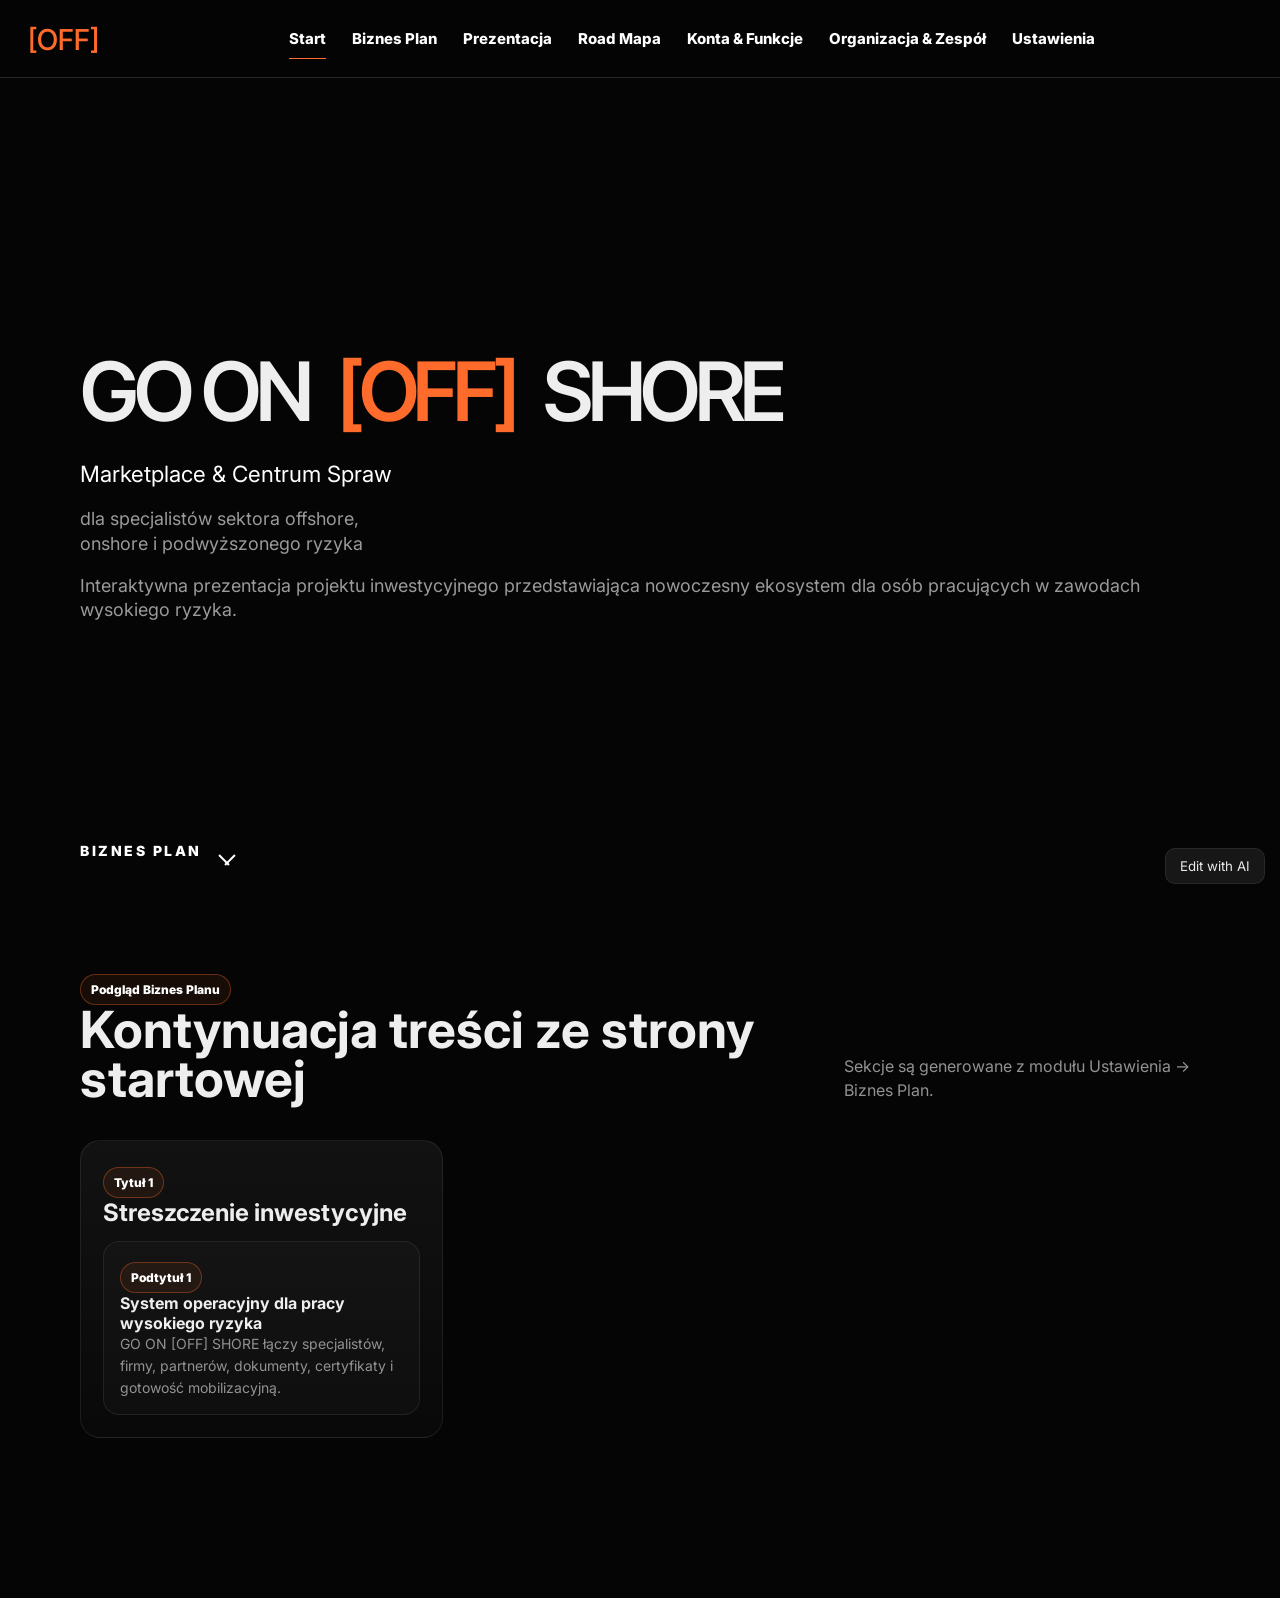
==== commit d57954cd: "Add detailed Form and Profile account function" ====
--- a/index.html
+++ b/index.html
@@ -8,7 +8,21 @@
 <link rel="preconnect" href="https://fonts.gstatic.com" crossorigin>
 <link href="https://fonts.googleapis.com/css2?family=Inter+Tight:wght@500;600;700;800;900&family=Inter:wght@400;500;600;700;800;900&display=swap" rel="stylesheet">
 <style>
-:root{--bg:#050505;--text:#eee;--muted:#939393;--orange:#ff6b2a;--line:rgba(255,255,255,.14);--line2:rgba(255,255,255,.075);--topbar:78px;--sidebar:360px;--font:Inter,system-ui,sans-serif}*{box-sizing:border-box;margin:0;padding:0}html,body{min-height:100%;background:var(--bg);color:var(--text);font-family:var(--font);overflow-x:hidden;scroll-behavior:smooth}button,input,textarea,select{font-family:inherit}button{cursor:pointer}@keyframes fadeUp{from{opacity:0;transform:translateY(22px)}to{opacity:1;transform:translateY(0)}}@keyframes cue{0%,100%{transform:translateY(0)}50%{transform:translateY(8px)}}.app{min-height:100vh}.topbar{position:fixed;inset:0 0 auto;height:var(--topbar);z-index:100;background:rgba(5,5,5,.92);border-bottom:1px solid var(--line);backdrop-filter:blur(18px);display:flex;align-items:center;justify-content:center;padding:0 28px}.brand-btn{position:absolute;left:28px;top:50%;transform:translateY(-50%);border:0;background:transparent}.brand{font-family:"Inter Tight";font-size:clamp(28px,2.25vw,42px);font-weight:500}.brand-off,.off{color:var(--orange)}.topnav{display:flex;gap:26px;padding-left:104px;overflow-x:auto}.nav-btn{position:relative;border:0;background:transparent;color:#fff;font-size:15px;font-weight:780;padding:11px 0}.nav-btn.active:after,.nav-btn:hover:after{content:"";position:absolute;left:0;right:0;bottom:0;height:1px;background:var(--orange)}.page{display:none;min-height:100vh;padding-top:var(--topbar)}.page.active{display:block;animation:fadeUp .42s ease}.front-page{padding:var(--topbar) 80px 90px}.front-logo{min-height:calc(100vh - var(--topbar));display:flex;flex-direction:column;align-items:flex-start;justify-content:center;max-width:1240px;margin:0 auto;position:relative}.front-logo h1{font-family:"Inter Tight";font-size:clamp(46px,6.4vw,120px);line-height:.9;font-weight:575;letter-spacing:-.065em;white-space:nowrap}.front-logo .off{margin:0 16px}.front-line{color:#9a9a9a;font-size:clamp(18px,1.35vw,25px);line-height:1.35}.front-line.one{margin-top:30px;color:#fff;font-size:clamp(22px,1.75vw,34px)}.front-line.two,.front-line.three{margin-top:18px}.business-scroll-cue{position:absolute;left:0;bottom:34px;border:0;background:transparent;color:#fff;font-size:14px;font-weight:850;letter-spacing:.18em;text-transform:uppercase;display:flex;gap:13px;animation:cue 2.2s ease-in-out infinite}.cue-mark{width:24px;height:24px;position:relative}.cue-mark:before,.cue-mark:after{content:"";position:absolute;bottom:5px;width:14px;height:2px;background:#fff}.cue-mark:before{left:2px;transform:rotate(45deg)}.cue-mark:after{right:2px;transform:rotate(-45deg)}.front-business-section{max-width:1440px;margin:0 auto;padding:70px 0}.front-business-head{display:flex;align-items:flex-end;justify-content:space-between;gap:24px;margin-bottom:30px}.front-business-title{font-size:clamp(38px,4vw,74px);line-height:.95;font-weight:700}.front-business-note{color:var(--muted);max-width:520px;line-height:1.5}.presentation-page{padding:var(--topbar) 0 0}.presentation-frame{height:calc(100vh - var(--topbar));width:100vw;overflow-x:auto;overflow-y:hidden;scroll-snap-type:x mandatory}.presentation-track{height:100%;display:flex}.presentation-slide{position:relative;height:100%;min-width:100vw;scroll-snap-align:start;padding:78px 90px 86px;display:flex;align-items:center;background:radial-gradient(circle at 72% 22%,rgba(255,107,42,.13),transparent 32%)}.presentation-logo{position:absolute;left:50%;top:22px;transform:translateX(-50%);font-family:"Inter Tight"}.slide-title-top{position:absolute;left:90px;top:42px;font-size:clamp(24px,2vw,40px);font-weight:800}.slide-count-corner{position:absolute;right:90px;bottom:48px;font-size:clamp(22px,2vw,36px);font-weight:850}.count-current{color:var(--orange)}.count-total{color:#fff}.slide-content-box h2{font-size:clamp(54px,5.6vw,108px);line-height:.92;letter-spacing:-.065em}.slide-content-box p{color:#aaa;font-size:clamp(18px,1.4vw,26px);max-width:850px}.slide-code-preview{margin-top:30px;border:1px solid var(--line2);border-radius:20px;overflow:hidden;height:260px}.slide-code-preview iframe{width:100%;height:100%;border:0}.standard-page{padding:calc(var(--topbar) + 70px) 90px 90px}.section-shell{max-width:1440px;margin:0 auto}.preview-grid{margin-top:38px;display:grid;grid-template-columns:repeat(3,1fr);gap:16px}.preview-card,.form-card{border:1px solid var(--line2);background:linear-gradient(180deg,rgba(255,255,255,.055),rgba(255,255,255,.018));border-radius:20px;padding:22px;min-height:150px;position:relative;overflow:hidden}.preview-card.compact{min-height:98px;padding:14px}.preview-card h3{font-size:24px;margin-bottom:10px}.preview-card.compact h3{font-size:18px}.preview-card p{color:var(--muted);font-size:14px;line-height:1.55}.badge{display:inline-flex;border:1px solid rgba(255,107,42,.35);background:rgba(255,107,42,.08);border-radius:999px;padding:7px 10px;color:#fff;font-size:12px;font-weight:850;margin:4px 6px 0 0}.config-table{margin-top:16px;border-collapse:collapse;width:max-content;max-width:100%;display:block;overflow:auto}.config-table td{border:1px solid var(--line);padding:10px;background:rgba(255,255,255,.035)}.business-subblock{border:1px solid var(--line2);border-radius:16px;padding:16px;margin-top:14px;background:rgba(255,255,255,.025)}.accounts-page{display:none;grid-template-columns:1fr var(--sidebar);padding-top:var(--topbar);background:radial-gradient(circle at 70% 20%,rgba(255,107,42,.10),transparent 35%),#050505}.accounts-page.active{display:grid}.accounts-sidebar{position:fixed;top:var(--topbar);right:0;width:var(--sidebar);height:calc(100vh - var(--topbar));background:linear-gradient(180deg,rgba(17,17,17,.94),rgba(6,6,6,.94));border-left:1px solid var(--line);padding:24px 20px;overflow:auto}.accounts-main{padding:56px 70px 90px;margin-right:var(--sidebar)}.account-hero{border:1px solid var(--line2);border-radius:28px;background:linear-gradient(180deg,rgba(255,255,255,.065),rgba(255,255,255,.018));padding:30px;margin-bottom:24px}.account-hero h2{font-family:"Inter Tight";font-size:clamp(42px,4.5vw,78px);line-height:.92;letter-spacing:-.05em}.account-hero p{max-width:850px;color:var(--muted);line-height:1.55;margin-top:14px}.account-summary{display:flex;gap:10px;flex-wrap:wrap;margin-top:18px}.account-filter{margin:18px 0}.account-filter input{height:46px}.account-grid{display:grid;grid-template-columns:repeat(2,1fr);gap:14px}.function-card{border:1px solid var(--line2);border-radius:18px;background:linear-gradient(180deg,rgba(255,255,255,.052),rgba(255,255,255,.018));padding:18px;min-height:150px}.function-card h3{font-size:18px;margin-bottom:10px}.function-card p{color:var(--muted);font-size:14px;line-height:1.55}.function-card.hidden-by-search{display:none}.side-label{color:#8d8d8d;font-size:12px;text-transform:uppercase;letter-spacing:.35em;margin-bottom:18px}.account-btn{width:100%;border:0;background:transparent;color:#fff;text-align:left;padding:13px;border-radius:15px;margin-bottom:10px;display:grid;grid-template-columns:34px 1fr auto;align-items:center;gap:10px}.account-btn.active,.account-btn:hover{background:rgba(255,255,255,.06);box-shadow:inset 3px 0 0 var(--orange)}.account-icon{width:30px;height:30px;border:1px solid rgba(255,107,42,.28);border-radius:10px;display:grid;place-items:center;color:var(--orange);font-size:10px;font-weight:950}.account-title{font-size:14px;font-weight:850}.account-type{display:block;color:var(--muted);font-size:11px;margin-top:2px}.account-count{font-size:11px;color:#fff;border:1px solid var(--line2);border-radius:999px;padding:4px 7px;background:rgba(255,255,255,.045)}.settings-page{display:none;grid-template-columns:var(--sidebar) 1fr;padding-top:var(--topbar);background:radial-gradient(circle at 76% 18%,rgba(255,107,42,.10),transparent 34%),#050505}.settings-page.active{display:grid}.settings-menu{position:fixed;top:var(--topbar);left:0;width:var(--sidebar);height:calc(100vh - var(--topbar));background:linear-gradient(180deg,rgba(17,17,17,.94),rgba(6,6,6,.94));border-right:1px solid var(--line);padding:24px 20px;overflow:auto}.settings-status{border:1px solid var(--line2);border-radius:18px;background:rgba(255,255,255,.035);padding:14px;margin-bottom:18px}.settings-status strong{display:block;font-size:15px;margin-bottom:6px}.settings-status p{color:var(--muted);font-size:12px;line-height:1.45}.settings-tab{width:100%;border:0;background:transparent;color:#fff;text-align:left;padding:13px;border-radius:13px;margin-bottom:10px;display:grid;grid-template-columns:34px 1fr auto;align-items:center;gap:10px}.settings-tab.active,.settings-tab:hover{background:rgba(255,255,255,.06);box-shadow:inset 3px 0 0 var(--orange)}.tab-icon{width:30px;height:30px;border:1px solid rgba(255,107,42,.28);border-radius:10px;display:grid;place-items:center;color:var(--orange);font-size:12px;font-weight:950}.tab-copy strong{display:block;font-size:14px}.tab-copy span{display:block;color:var(--muted);font-size:11px;margin-top:2px}.tab-count{font-size:11px;color:#fff;border:1px solid var(--line2);border-radius:999px;padding:4px 7px;background:rgba(255,255,255,.045)}.settings-workspace{grid-column:2;padding:36px 52px 90px}.settings-toolbar{position:sticky;top:var(--topbar);z-index:90;background:linear-gradient(180deg,rgba(5,5,5,.96),rgba(5,5,5,.78));backdrop-filter:blur(18px);border:1px solid var(--line2);border-radius:0 0 24px 24px;margin:-36px -22px 28px;padding:22px}.settings-toolbar-top{display:flex;align-items:flex-end;justify-content:space-between;gap:24px}.settings-title{font-family:"Inter Tight";font-size:clamp(36px,4vw,72px);line-height:.92;letter-spacing:-.045em}.settings-subtitle{color:var(--muted);max-width:720px;line-height:1.5;margin-top:10px}.settings-actions{display:flex;gap:10px;flex-wrap:wrap;justify-content:flex-end}.settings-search-row{display:grid;grid-template-columns:1fr repeat(4,minmax(120px,150px));gap:12px;margin-top:20px}.settings-search{position:relative}.settings-search input{padding-left:42px;height:46px}.settings-search:before{content:"⌕";position:absolute;left:16px;top:50%;transform:translateY(-50%);color:var(--orange);z-index:1}.metric-card{border:1px solid var(--line2);border-radius:16px;background:rgba(255,255,255,.035);padding:12px 14px}.metric-card span{display:block;color:var(--muted);font-size:10px;text-transform:uppercase;letter-spacing:.15em}.metric-card strong{display:block;font-size:20px;margin-top:4px}.settings-panel{display:none}.settings-panel.active{display:block}.settings-head{display:flex;justify-content:space-between;gap:24px;margin-bottom:22px;border:1px solid var(--line2);border-radius:24px;background:linear-gradient(180deg,rgba(255,255,255,.055),rgba(255,255,255,.018));padding:22px}.settings-head h2{font-size:clamp(34px,3.2vw,58px);line-height:.95}.settings-head p{color:var(--muted);line-height:1.5;margin-top:8px}.editor-stack{display:flex;flex-direction:column;gap:16px}.form-card{box-shadow:0 18px 60px rgba(0,0,0,.18)}.form-card.hidden-by-search{display:none}.form-card h3{font-size:22px;margin-bottom:14px}.form-card:before{content:"";position:absolute;left:0;top:0;bottom:0;width:3px;background:linear-gradient(180deg,var(--orange),transparent)}.field-grid{display:grid;grid-template-columns:repeat(2,1fr);gap:12px;margin-top:16px}label{display:flex;flex-direction:column;gap:7px;color:#d5d5d5;font-size:12px;text-transform:uppercase;letter-spacing:.12em;font-weight:850}input,textarea,select{width:100%;border:1px solid var(--line);background:rgba(255,255,255,.045);border-radius:12px;color:var(--text);padding:12px 13px;font-size:14px;outline:none}input:focus,textarea:focus,select:focus{border-color:rgba(255,107,42,.62);box-shadow:0 0 0 4px rgba(255,107,42,.075)}textarea{min-height:110px;resize:vertical}.action{border:1px solid rgba(255,107,42,.38);background:rgba(255,107,42,.1);color:#fff;border-radius:999px;padding:12px 18px;font-weight:850;font-size:13px;margin:8px 8px 0 0;transition:.2s ease}.action:hover{background:rgba(255,107,42,.18);transform:translateY(-1px)}.action.secondary{border-color:var(--line);background:rgba(255,255,255,.045)}.danger{border-color:rgba(255,80,80,.45);background:rgba(255,80,80,.08)}.q-card,.function-row{border:1px solid var(--line);border-radius:16px;padding:16px;margin-top:14px;background:rgba(255,255,255,.025)}.table-cells{display:grid;gap:8px;margin-top:12px}.edit-btn{position:fixed;right:15px;bottom:16px;z-index:140;background:#171717;color:#e9e9e9;border:1px solid var(--line2);border-radius:10px;padding:9px 14px}.reveal{opacity:0;transform:translateY(18px)}.reveal.in{opacity:1;transform:translateY(0);transition:.55s ease}@media(prefers-reduced-motion:reduce){.business-scroll-cue{animation:none!important}}@media(max-width:1100px){.preview-grid,.field-grid,.account-grid{grid-template-columns:repeat(2,1fr)}.settings-search-row{grid-template-columns:1fr 1fr}.settings-toolbar-top{align-items:flex-start;flex-direction:column}.settings-actions{justify-content:flex-start}}@media(max-width:780px){:root{--topbar:128px;--sidebar:100%}.topbar{align-items:flex-start;justify-content:flex-start;padding:18px 14px 0}.brand-btn{position:relative;left:auto;top:auto;transform:none;margin-right:18px}.topnav{width:100%;justify-content:flex-start;overflow-x:auto;padding-bottom:12px}.front-page{padding-left:24px;padding-right:24px}.front-logo h1{white-space:normal}.presentation-slide{padding:78px 28px 86px}.slide-title-top{left:28px}.slide-count-corner{right:28px}.accounts-page.active,.settings-page.active{display:block}.accounts-sidebar,.settings-menu{position:relative;width:100%;height:auto;top:0;right:auto;left:auto;border:0;border-bottom:1px solid var(--line)}.accounts-main{padding:40px 24px;margin-right:0}.settings-workspace{padding:40px 24px;margin-right:0}.settings-toolbar{position:relative;top:auto;margin:0 0 22px;padding:18px;border-radius:22px}.settings-search-row,.preview-grid,.field-grid,.account-grid{grid-template-columns:1fr}}
+:root{--bg:#050505;--text:#eeeeee;--muted:#929292;--orange:#ff6b2a;--line:rgba(255,255,255,.14);--line2:rgba(255,255,255,.075);--topbar:78px;--sidebar:360px;--font:Inter,system-ui,sans-serif}
+*{box-sizing:border-box;margin:0;padding:0}
+html,body{min-height:100%;background:var(--bg);color:var(--text);font-family:var(--font);overflow-x:hidden;scroll-behavior:smooth}
+button,input,textarea{font-family:inherit}button{cursor:pointer}
+@keyframes fadeUp{from{opacity:0;transform:translateY(22px)}to{opacity:1;transform:translateY(0)}}@keyframes cue{0%,100%{transform:translateY(0)}50%{transform:translateY(8px)}}
+.app{min-height:100vh}.topbar{position:fixed;inset:0 0 auto;height:var(--topbar);z-index:100;background:rgba(5,5,5,.92);border-bottom:1px solid var(--line);backdrop-filter:blur(18px);display:flex;align-items:center;justify-content:center;padding:0 28px}.brand-btn{position:absolute;left:28px;top:50%;transform:translateY(-50%);border:0;background:transparent}.brand{font-family:"Inter Tight";font-size:clamp(28px,2.25vw,42px);font-weight:500}.brand-off,.off{color:var(--orange)}.topnav{display:flex;gap:26px;padding-left:104px;overflow-x:auto}.nav-btn{position:relative;border:0;background:transparent;color:#fff;font-size:15px;font-weight:780;padding:11px 0}.nav-btn.active:after,.nav-btn:hover:after{content:"";position:absolute;left:0;right:0;bottom:0;height:1px;background:var(--orange)}
+.page{display:none;min-height:100vh;padding-top:var(--topbar)}.page.active{display:block;animation:fadeUp .42s ease}.front-page{padding:var(--topbar) 80px 90px}.front-logo{min-height:calc(100vh - var(--topbar));display:flex;flex-direction:column;align-items:flex-start;justify-content:center;max-width:1240px;margin:0 auto;position:relative}.front-logo h1{font-family:"Inter Tight";font-size:clamp(46px,6.4vw,120px);line-height:.9;font-weight:575;letter-spacing:-.065em;white-space:nowrap}.front-logo .off{margin:0 16px}.front-line{color:#9a9a9a;font-size:clamp(18px,1.35vw,25px);line-height:1.35}.front-line.one{margin-top:30px;color:#fff;font-size:clamp(22px,1.75vw,34px)}.front-line.two,.front-line.three{margin-top:18px}.business-scroll-cue{position:absolute;left:0;bottom:34px;border:0;background:transparent;color:#fff;font-size:14px;font-weight:850;letter-spacing:.18em;text-transform:uppercase;display:flex;gap:13px;animation:cue 2.2s ease-in-out infinite}.cue-mark{width:24px;height:24px;position:relative}.cue-mark:before,.cue-mark:after{content:"";position:absolute;bottom:5px;width:14px;height:2px;background:#fff}.cue-mark:before{left:2px;transform:rotate(45deg)}.cue-mark:after{right:2px;transform:rotate(-45deg)}
+.front-business-section{max-width:1440px;margin:0 auto;padding:70px 0}.front-business-head{display:flex;align-items:flex-end;justify-content:space-between;gap:24px;margin-bottom:30px}.front-business-title{font-size:clamp(38px,4vw,74px);line-height:.95;font-weight:700}.front-business-note{color:var(--muted);max-width:520px;line-height:1.5}
+.presentation-page{padding:var(--topbar) 0 0}.presentation-frame{height:calc(100vh - var(--topbar));width:100vw;overflow-x:auto;overflow-y:hidden;scroll-snap-type:x mandatory}.presentation-track{height:100%;display:flex}.presentation-slide{position:relative;height:100%;min-width:100vw;scroll-snap-align:start;padding:78px 90px 86px;display:flex;align-items:center;background:radial-gradient(circle at 72% 22%,rgba(255,107,42,.13),transparent 32%)}.presentation-logo{position:absolute;left:50%;top:22px;transform:translateX(-50%);font-family:"Inter Tight"}.slide-title-top{position:absolute;left:90px;top:42px;font-size:clamp(24px,2vw,40px);font-weight:800}.slide-count-corner{position:absolute;right:90px;bottom:48px;font-size:clamp(22px,2vw,36px);font-weight:850}.count-current{color:var(--orange)}.count-total{color:#fff}.slide-content-box h2{font-size:clamp(54px,5.6vw,108px);line-height:.92;letter-spacing:-.065em}.slide-content-box p{color:#aaa;font-size:clamp(18px,1.4vw,26px);max-width:850px}.slide-code-preview{margin-top:30px;border:1px solid var(--line2);border-radius:20px;overflow:hidden;height:260px}.slide-code-preview iframe{width:100%;height:100%;border:0}
+.standard-page{padding:calc(var(--topbar) + 70px) 90px 90px}.section-shell{max-width:1440px;margin:0 auto}.preview-grid{margin-top:38px;display:grid;grid-template-columns:repeat(3,1fr);gap:16px}.preview-card,.form-card{border:1px solid var(--line2);background:linear-gradient(180deg,rgba(255,255,255,.055),rgba(255,255,255,.018));border-radius:20px;padding:22px;min-height:150px;position:relative;overflow:hidden}.preview-card.compact{min-height:98px;padding:14px}.preview-card h3{font-size:24px;margin-bottom:10px}.preview-card p{color:var(--muted);font-size:14px;line-height:1.55}.badge{display:inline-flex;border:1px solid rgba(255,107,42,.35);background:rgba(255,107,42,.08);border-radius:999px;padding:7px 10px;color:#fff;font-size:12px;font-weight:850;margin:4px 6px 0 0}.config-table{margin-top:16px;border-collapse:collapse;width:max-content;max-width:100%;display:block;overflow:auto}.config-table td{border:1px solid var(--line);padding:10px;background:rgba(255,255,255,.035)}.business-subblock,.function-row{border:1px solid var(--line2);border-radius:16px;padding:16px;margin-top:14px;background:rgba(255,255,255,.025)}
+.accounts-page{display:none;grid-template-columns:1fr var(--sidebar);padding-top:var(--topbar);background:radial-gradient(circle at 70% 20%,rgba(255,107,42,.10),transparent 35%),#050505}.accounts-page.active{display:grid}.accounts-sidebar{position:fixed;top:var(--topbar);right:0;width:var(--sidebar);height:calc(100vh - var(--topbar));background:linear-gradient(180deg,rgba(17,17,17,.94),rgba(6,6,6,.94));border-left:1px solid var(--line);padding:24px 20px;overflow:auto}.accounts-main{padding:56px 70px 90px;margin-right:var(--sidebar)}.account-hero{border:1px solid var(--line2);border-radius:28px;background:linear-gradient(180deg,rgba(255,255,255,.065),rgba(255,255,255,.018));padding:30px;margin-bottom:24px}.account-hero h2{font-family:"Inter Tight";font-size:clamp(42px,4.5vw,78px);line-height:.92;letter-spacing:-.05em}.account-hero p{max-width:850px;color:var(--muted);line-height:1.55;margin-top:14px}.account-summary{display:flex;gap:10px;flex-wrap:wrap;margin-top:18px}.account-filter{margin:18px 0}.account-filter input{height:46px}.account-grid{display:grid;grid-template-columns:repeat(2,1fr);gap:14px}.function-card{border:1px solid var(--line2);border-radius:18px;background:linear-gradient(180deg,rgba(255,255,255,.052),rgba(255,255,255,.018));padding:18px;min-height:150px}.function-card.featured{grid-column:1/-1;border-color:rgba(255,107,42,.34);background:linear-gradient(180deg,rgba(255,107,42,.09),rgba(255,255,255,.018))}.function-card h3{font-size:20px;margin-bottom:10px}.function-card p{color:var(--muted);font-size:14px;line-height:1.55}.function-card.hidden-by-search{display:none}.function-detail-grid{display:grid;grid-template-columns:repeat(2,1fr);gap:12px;margin-top:16px}.detail-block{border:1px solid var(--line2);border-radius:16px;background:rgba(255,255,255,.025);padding:15px}.detail-block h4{font-size:14px;margin-bottom:10px;color:#fff}.detail-block ul{padding-left:18px;color:var(--muted);font-size:13px;line-height:1.55}.detail-note{margin-top:14px;border-left:3px solid var(--orange);padding:12px 14px;background:rgba(255,107,42,.06);border-radius:12px;color:#ddd;font-size:14px;line-height:1.55}
+.side-label{color:#8d8d8d;font-size:12px;text-transform:uppercase;letter-spacing:.35em;margin-bottom:18px}.account-btn{width:100%;border:0;background:transparent;color:#fff;text-align:left;padding:13px;border-radius:15px;margin-bottom:10px;display:grid;grid-template-columns:34px 1fr auto;align-items:center;gap:10px}.account-btn.active,.account-btn:hover{background:rgba(255,255,255,.06);box-shadow:inset 3px 0 0 var(--orange)}.account-icon{width:30px;height:30px;border:1px solid rgba(255,107,42,.28);border-radius:10px;display:grid;place-items:center;color:var(--orange);font-size:10px;font-weight:950}.account-title{font-size:14px;font-weight:850}.account-type{display:block;color:var(--muted);font-size:11px;margin-top:2px}.account-count{font-size:11px;color:#fff;border:1px solid var(--line2);border-radius:999px;padding:4px 7px;background:rgba(255,255,255,.045)}
+.settings-page{display:none;grid-template-columns:var(--sidebar) 1fr;padding-top:var(--topbar);background:radial-gradient(circle at 76% 18%,rgba(255,107,42,.10),transparent 34%),#050505}.settings-page.active{display:grid}.settings-menu{position:fixed;top:var(--topbar);left:0;width:var(--sidebar);height:calc(100vh - var(--topbar));background:linear-gradient(180deg,rgba(17,17,17,.94),rgba(6,6,6,.94));border-right:1px solid var(--line);padding:24px 20px;overflow:auto}.settings-status{border:1px solid var(--line2);border-radius:18px;background:rgba(255,255,255,.035);padding:14px;margin-bottom:18px}.settings-status strong{display:block;font-size:15px;margin-bottom:6px}.settings-status p{color:var(--muted);font-size:12px;line-height:1.45}.settings-tab{width:100%;border:0;background:transparent;color:#fff;text-align:left;padding:13px;border-radius:13px;margin-bottom:10px;display:grid;grid-template-columns:34px 1fr auto;align-items:center;gap:10px}.settings-tab.active,.settings-tab:hover{background:rgba(255,255,255,.06);box-shadow:inset 3px 0 0 var(--orange)}.tab-icon{width:30px;height:30px;border:1px solid rgba(255,107,42,.28);border-radius:10px;display:grid;place-items:center;color:var(--orange);font-size:12px;font-weight:950}.tab-copy strong{display:block;font-size:14px}.tab-copy span{display:block;color:var(--muted);font-size:11px;margin-top:2px}.tab-count{font-size:11px;color:#fff;border:1px solid var(--line2);border-radius:999px;padding:4px 7px;background:rgba(255,255,255,.045)}.settings-workspace{grid-column:2;padding:36px 52px 90px}.settings-toolbar{position:sticky;top:var(--topbar);z-index:90;background:linear-gradient(180deg,rgba(5,5,5,.96),rgba(5,5,5,.78));backdrop-filter:blur(18px);border:1px solid var(--line2);border-radius:0 0 24px 24px;margin:-36px -22px 28px;padding:22px}.settings-toolbar-top{display:flex;align-items:flex-end;justify-content:space-between;gap:24px}.settings-title{font-family:"Inter Tight";font-size:clamp(36px,4vw,72px);line-height:.92;letter-spacing:-.045em}.settings-subtitle{color:var(--muted);max-width:720px;line-height:1.5;margin-top:10px}.settings-actions{display:flex;gap:10px;flex-wrap:wrap;justify-content:flex-end}.settings-search-row{display:grid;grid-template-columns:1fr repeat(4,minmax(120px,150px));gap:12px;margin-top:20px}.settings-search input{height:46px}.metric-card{border:1px solid var(--line2);border-radius:16px;background:rgba(255,255,255,.035);padding:12px 14px}.metric-card span{display:block;color:var(--muted);font-size:10px;text-transform:uppercase;letter-spacing:.15em}.metric-card strong{display:block;font-size:20px;margin-top:4px}.settings-panel{display:none}.settings-panel.active{display:block}.settings-head{display:flex;justify-content:space-between;gap:24px;margin-bottom:22px;border:1px solid var(--line2);border-radius:24px;background:linear-gradient(180deg,rgba(255,255,255,.055),rgba(255,255,255,.018));padding:22px}.settings-head h2{font-size:clamp(34px,3.2vw,58px);line-height:.95}.settings-head p{color:var(--muted);line-height:1.5;margin-top:8px}.editor-stack{display:flex;flex-direction:column;gap:16px}.form-card.hidden-by-search{display:none}.form-card h3{font-size:22px;margin-bottom:14px}.form-card:before{content:"";position:absolute;left:0;top:0;bottom:0;width:3px;background:linear-gradient(180deg,var(--orange),transparent)}.field-grid{display:grid;grid-template-columns:repeat(2,1fr);gap:12px;margin-top:16px}label{display:flex;flex-direction:column;gap:7px;color:#d5d5d5;font-size:12px;text-transform:uppercase;letter-spacing:.12em;font-weight:850}input,textarea{width:100%;border:1px solid var(--line);background:rgba(255,255,255,.045);border-radius:12px;color:var(--text);padding:12px 13px;font-size:14px;outline:none}input:focus,textarea:focus{border-color:rgba(255,107,42,.62);box-shadow:0 0 0 4px rgba(255,107,42,.075)}textarea{min-height:110px;resize:vertical}.action{border:1px solid rgba(255,107,42,.38);background:rgba(255,107,42,.1);color:#fff;border-radius:999px;padding:12px 18px;font-weight:850;font-size:13px;margin:8px 8px 0 0;transition:.2s ease}.action:hover{background:rgba(255,107,42,.18);transform:translateY(-1px)}.action.secondary{border-color:var(--line);background:rgba(255,255,255,.045)}.danger{border-color:rgba(255,80,80,.45);background:rgba(255,80,80,.08)}.table-cells{display:grid;gap:8px;margin-top:12px}.edit-btn{position:fixed;right:15px;bottom:16px;z-index:140;background:#171717;color:#e9e9e9;border:1px solid var(--line2);border-radius:10px;padding:9px 14px}.reveal{opacity:0;transform:translateY(18px)}.reveal.in{opacity:1;transform:translateY(0);transition:.55s ease}
+@media(max-width:1100px){.preview-grid,.field-grid,.account-grid,.function-detail-grid{grid-template-columns:1fr}.settings-search-row{grid-template-columns:1fr 1fr}.settings-toolbar-top{align-items:flex-start;flex-direction:column}.settings-actions{justify-content:flex-start}}
+@media(max-width:780px){:root{--topbar:128px;--sidebar:100%}.topbar{align-items:flex-start;justify-content:flex-start;padding:18px 14px 0}.brand-btn{position:relative;left:auto;top:auto;transform:none;margin-right:18px}.topnav{width:100%;justify-content:flex-start;overflow-x:auto;padding-bottom:12px}.front-page{padding-left:24px;padding-right:24px}.front-logo h1{white-space:normal}.presentation-slide{padding:78px 28px 86px}.slide-title-top{left:28px}.slide-count-corner{right:28px}.accounts-page.active,.settings-page.active{display:block}.accounts-sidebar,.settings-menu{position:relative;width:100%;height:auto;top:0;right:auto;left:auto;border:0;border-bottom:1px solid var(--line)}.accounts-main,.settings-workspace{padding:40px 24px;margin-right:0}.settings-toolbar{position:relative;top:auto;margin:0 0 22px;padding:18px;border-radius:22px}.settings-search-row,.preview-grid,.field-grid,.account-grid,.function-detail-grid{grid-template-columns:1fr}}
 </style>
 </head>
 <body>
@@ -23,19 +37,77 @@
 <button class="edit-btn">Edit with AI</button>
 </div>
 <script>
-const STORAGE_KEY='off_settings_crm_v16',LEGACY_KEYS=['off_settings_crm_v14','off_settings_crm_v13','off_settings_crm_v12'];function uid(){return'id-'+Math.random().toString(36).slice(2,10)}function emptyTable(){return{enabled:false,cols:3,rows:3,w:160,h:52,cells:[]}}function emptySubtitle(){return{subtitle:'Nowy podtytuł',text:'Tekst...',table:emptyTable()}}function emptyBusiness(){return{title:'Nowy tytuł główny',subtitles:[emptySubtitle()]}}function F(name,description,startQ='Q3 2026'){return{name,description,startQ}}function esc(v=''){return String(v??'').replaceAll('&','&amp;').replaceAll('<','&lt;').replaceAll('>','&gt;').replaceAll('"','&quot;')}function money(v){return Number(v||0).toLocaleString('pl-PL')+' zł'}
+const STORAGE_KEY='off_settings_crm_v17',LEGACY_KEYS=['off_settings_crm_v16','off_settings_crm_v14','off_settings_crm_v13'];
+function uid(){return'id-'+Math.random().toString(36).slice(2,10)}
+function emptyTable(){return{enabled:false,cols:3,rows:3,w:160,h:52,cells:[]}}
+function emptySubtitle(){return{subtitle:'Nowy podtytuł',text:'Tekst...',table:emptyTable()}}
+function emptyBusiness(){return{title:'Nowy tytuł główny',subtitles:[emptySubtitle()]}}
+function F(name,description,startQ='Q3 2026',details=null){return{name,description,startQ,details}}
+function esc(v=''){return String(v??'').replaceAll('&','&amp;').replaceAll('<','&lt;').replaceAll('>','&gt;').replaceAll('"','&quot;')}
+function money(v){return Number(v||0).toLocaleString('pl-PL')+' zł'}
+const formProfileDetails={
+  subtitle:'SYSTEM TOŻSAMOŚCI PODSTAWOWEJ',
+  intro:'Formularz i Profil to podstawa całej platformy GO ON [OFF] SHORE. To zaawansowany profil zawodowy nowych pokoleń, łączący cyfrowe CV, profil społecznościowy, system onboardingu, portfolio projektowe, źródła danych dla AI Matching System oraz centrum zarządzania użytkownikiem.',
+  groups:[
+    {title:'Dane profilowe',items:['Doświadczenie zawodowe i historia zatrudnienia','Umiejętności i specjalizacje techniczne','Uprawnienia, certyfikaty i szkolenia: GWO, BOSIET, OPITO, IMCA, IRATA','Historia projektów offshore/onshore','Języki, lokalizacja i gotowość wyjazdowa','Dostępność i oczekiwania finansowe','Dokumenty, rekomendacje i zdjęcia z projektów']},
+    {title:'Sposoby uzupełniania profilu',items:['Formularz krok po kroku jako przewodnik onboardingu','Ręczna edycja sekcji profilu','AI Support w komunikatorze: rozmowa tekstowa lub głosowa, pytania AI i automatyczne uzupełnianie danych','Połączenie z platformą rekrutacyjną prowadzącą użytkownika przez proces','Przesyłanie CV i dokumentów analizowanych przez AI: OCR + NLP','Synchronizacja z LinkedIn i innymi platformami zawodowymi']},
+    {title:'Funkcje społecznościowe',items:['Publikowanie postów i aktualności zawodowych','Dodawanie zdjęć z pracy i projektów','Budowa portfolio projektowego','Zbieranie rekomendacji od współpracowników i pracodawców','Historia aktywności','Networking branżowy offshore/onshore']},
+    {title:'Dane dla AI Matching System',items:['Dopasowanie projektów','Dopasowanie ofert pracy','Rekomendacje szkoleń i recertyfikacji','Rekomendacje wydarzeń i produktów','Dopasowanie firm, doradców i ekspertów','Możliwości rozwoju kariery']}
+  ],
+  note:'Dane z profilu zasilają AI Matching System, który dopasowuje projekty, oferty pracy, szkolenia, wydarzenia, produkty, firmy, doradców i możliwości rozwoju kariery.'
+};
 const accountDefaults=[
-{name:'Konto Użytkownika',type:'Freelancer / specjalista',icon:'U1',description:'Panel dla specjalisty offshore, onshore i zawodów podwyższonego ryzyka: profil, dokumenty, oferty, edukacja, mobilizacja i reputacja.',functions:[F('Rejestracja i Digital Offshore ID','Weryfikacja e-mail/telefon, identyfikacja użytkownika i nadanie cyfrowego identyfikatora specjalisty.'),F('Profil zawodowy','Kreator CV, import z LinkedIn/PDF, doświadczenia, projekty, języki, certyfikaty, galerie zdjęć/filmów, publiczny link i prywatność.'),F('Vault dokumentów i certyfikaty','Sejf na paszporty, polisy i ponad 150 typów certyfikatów: GWO, BOSIET, OPITO, IRATA, SEP, STCW, NDT; alerty wygasania, QR/blockchain i recertyfikacje.'),F('Centrum edukacyjne i szkoleniowe','Dostęp do kursów branżowych, e-learningu i szkoleń stacjonarnych, ścieżek kariery, symulatorów egzaminów, mentoringu, grywalizacji i dofinansowań.'),F('AI Career Advisor & Skill Gap','Analiza kompetencji, rekomendacje kursów i zawodów, mapowanie luk kompetencyjnych oraz prognozy wynagrodzeń.'),F('Tablica ofert pracy i zleceń','Filtrowanie po lokalizacji, stawce, umowie, certyfikatach; aplikowanie jednym kliknięciem, alerty, statystyki ofert i weryfikacja pracodawców.'),F('Reputacja, referencje i gamifikacja','Oceny po projektach, medale, odznaki, rankingi, punkty lojalnościowe i mechanizmy anti-scam.'),F('Usługi dodatkowe i finanse','Sklep BHP, księgowość, podatki, doradztwo prawne i ubezpieczeniowe, zakup polis, ubezpieczenia podróżne i przyszłe konto płatnicze.'),F('Mobilizacja i logistyka','Planowanie podróży, lotów, hoteli, promów, wiz, zakwaterowania oraz mobilny kalendarz rotacji offline.'),F('Komunikacja, społeczność i wydarzenia','Chat E2E, video, tłumaczenie wiadomości, fora, grupy, wydarzenia, webinary, archiwum nagrań i reputacja ekspertów.'),F('Książka kontaktów','Import z LinkedIn/Outlook/Google, tagowanie, notatki, przypomnienia, wizualizacja sieci i program ambasadorski.'),F('Warstwa zaufania','Zgłaszanie oszustw, potwierdzanie tożsamości i system sygnalistów.'),F('Zarządzanie rodziną / partnerami','Opcjonalne role dla partnera lub żony do koordynacji projektów, rekrutacji i dokumentów.'),F('Incident & Safety Reporting','Raportowanie wypadków i near miss, zgodność z ISO 45001 oraz integracja z ubezpieczeniami.'),F('Financial & Salary Intelligence','Historia kontraktów, wypłat, prognozy wynagrodzeń, kalkulator kosztów kontraktu i integracja z payroll.'),F('Mobilna karta pracownika','Cyfrowe ID offline z QR/NFC, certyfikatami, historią instalacji, danymi medycznymi i Apple/Google Wallet.')]},
-{name:'Konto Firmy',type:'Pracodawca / wykonawca',icon:'F1',description:'Panel dla firm zatrudniających lub kontraktujących specjalistów: rekrutacja, compliance, projekty, payroll, bezpieczeństwo i logistyka.',functions:[F('Rejestracja i weryfikacja NIP/KRS','Tworzenie profilu firmy, referencje, flota, projekty i dane zarządu.'),F('Nasze certyfikaty i Document Vault','Przechowywanie certyfikatów ISO, IRATA, OHSAS, umów i polis oraz przypomnienia o wygasaniu.'),F('Publikacja ogłoszeń i zleceń','Oferty pracy, kontrakty, podwykonawstwo, sprzedaż usług i sprzętu, API z RocketJobs/LinkedIn oraz płatne promowanie.'),F('Zaawansowany ATS','Filtrowanie kandydatów, notatki, statusy, harmonogram rozmów, wideo-rekrutacje i automatyczne odpowiedzi.'),F('Wyszukiwarka talentów live','Filtrowanie po certyfikatach, doświadczeniu, dostępności i stawkach oraz propozycje AI.'),F('Nasz zespół i książka kontaktów','Prezentacja kadry, integracja z LinkedIn/Facebook oraz kalendarz rekruterów.'),F('Compliance Center','Monitorowanie uprawnień, integracje GWO/BOSIET/IRATA, raporty audytowe i matryce wymagań dla stanowisk.'),F('Project Hub','Planowanie projektów, zapraszanie specjalistów, rotacje, budżety, timeline, ryzyka i ewaluacje 360°.'),F('Safety & Incident Management','Workflow incydentów, KPI LTIFR/TRIFR, audyty BHP, risk register i integracja z ubezpieczeniem.'),F('CRM & Email Marketing','Segmentacja kontaktów, kampanie onboardingowe, reaktywacyjne, sekwencje, A/B testy i obsługa dużych baz mailingowych.'),F('Market Intelligence','Dashboardy KPI, prognozy deficytów kadrowych, raporty geograficzne, analiza stawek i trendów.'),F('Employer Branding & Marketing','Artykuły sponsorowane, podcasty, webinary, kampanie wideo, rankingi i odznaki reputacji.'),F('Warstwa ubezpieczeń','Polisy NNW/OC/sprzętowe dla pracowników i projektów, porównywarka oraz zgłaszanie szkód.'),F('Payroll międzynarodowy i finanse','Obsługa jurysdykcji, paski płac, diety, SEPA/BACS/SWIFT oraz eksport do Symfonia/Sage/Xero.'),F('Wydarzenia i networking','Organizacja targów, meetupów, webinariów i streaming live z AI moderacją.'),F('System ocen pracodawcy','Anonimowe oceny, weryfikacja recenzji i reputacyjny score.'),F('Baza Dokumentów i e-podpis','OCR, tłumaczenia, wersjonowanie, QR-hash blockchain i udostępnianie audytorom.'),F('Dashboard Projektu','Monitoring postępu, godzin pracy, incydentów i ryzyk oraz automatyczne rozliczanie w payrollu.'),F('Logistyka mobilizacji/demobilizacji','Rezerwacje lotów i hoteli, procedury wizowe, śledzenie pracowników, koszty i support 24/7.'),F('Digital ID pracownika','Weryfikacja QR/NFC personelu przy instalacjach i kontrola dostępu.')]},
+{name:'Konto Użytkownika',type:'Freelancer / specjalista',icon:'U1',description:'Panel dla specjalisty offshore, onshore i zawodów podwyższonego ryzyka: profil, dokumenty, oferty, edukacja, mobilizacja i reputacja.',functions:[
+F('👤 Formularz i Profil','Zaawansowany profil zawodowy nowej generacji: cyfrowe CV, onboarding, portfolio projektowe, profil społecznościowy, dane dla AI Matching System i centrum zarządzania użytkownikiem.','Q3 2026',formProfileDetails),
+F('Rejestracja i Digital Offshore ID','Weryfikacja e-mail/telefon, identyfikacja użytkownika i nadanie cyfrowego identyfikatora specjalisty.'),
+F('Vault dokumentów i certyfikaty','Sejf na paszporty, polisy i ponad 150 typów certyfikatów: GWO, BOSIET, OPITO, IRATA, SEP, STCW, NDT; alerty wygasania, QR/blockchain i recertyfikacje.'),
+F('Centrum edukacyjne i szkoleniowe','Kursy branżowe, e-learning, szkolenia stacjonarne, ścieżki kariery, symulatory egzaminów, mentoring, grywalizacja i dofinansowania.'),
+F('AI Career Advisor & Skill Gap','Analiza kompetencji, rekomendacje kursów i zawodów, mapowanie luk kompetencyjnych oraz prognozy wynagrodzeń.'),
+F('Tablica ofert pracy i zleceń','Filtrowanie po lokalizacji, stawce, umowie, certyfikatach; aplikowanie jednym kliknięciem, alerty, statystyki ofert i weryfikacja pracodawców.'),
+F('Reputacja, referencje i gamifikacja','Oceny po projektach, medale, odznaki, rankingi, punkty lojalnościowe i mechanizmy anti-scam.'),
+F('Usługi dodatkowe i finanse','Sklep BHP, księgowość, podatki, doradztwo prawne i ubezpieczeniowe, zakup polis, ubezpieczenia podróżne i przyszłe konto płatnicze.'),
+F('Mobilizacja i logistyka','Planowanie podróży, lotów, hoteli, promów, wiz, zakwaterowania oraz mobilny kalendarz rotacji offline.'),
+F('Komunikacja, społeczność i wydarzenia','Chat E2E, video, tłumaczenie wiadomości, fora, grupy, wydarzenia, webinary, archiwum nagrań i reputacja ekspertów.'),
+F('Książka kontaktów','Import z LinkedIn/Outlook/Google, tagowanie, notatki, przypomnienia, wizualizacja sieci i program ambasadorski.'),
+F('Warstwa zaufania','Zgłaszanie oszustw, potwierdzanie tożsamości i system sygnalistów.'),
+F('Zarządzanie rodziną / partnerami','Opcjonalne role dla partnera lub żony do koordynacji projektów, rekrutacji i dokumentów.'),
+F('Incident & Safety Reporting','Raportowanie wypadków i near miss, zgodność z ISO 45001 oraz integracja z ubezpieczeniami.'),
+F('Financial & Salary Intelligence','Historia kontraktów, wypłat, prognozy wynagrodzeń, kalkulator kosztów kontraktu i integracja z payroll.'),
+F('Mobilna karta pracownika','Cyfrowe ID offline z QR/NFC, certyfikatami, historią instalacji, danymi medycznymi i Apple/Google Wallet.')]
+},
+{name:'Konto Firmy',type:'Pracodawca / wykonawca',icon:'F1',description:'Panel dla firm zatrudniających lub kontraktujących specjalistów: rekrutacja, compliance, projekty, payroll, bezpieczeństwo i logistyka.',functions:[
+F('Rejestracja i weryfikacja NIP/KRS','Tworzenie profilu firmy, referencje, flota, projekty i dane zarządu.'),F('Nasze certyfikaty i Document Vault','Przechowywanie certyfikatów ISO, IRATA, OHSAS, umów i polis oraz przypomnienia o wygasaniu.'),F('Publikacja ogłoszeń i zleceń','Oferty pracy, kontrakty, podwykonawstwo, sprzedaż usług i sprzętu, API z RocketJobs/LinkedIn oraz płatne promowanie.'),F('Zaawansowany ATS','Filtrowanie kandydatów, notatki, statusy, harmonogram rozmów, wideo-rekrutacje i automatyczne odpowiedzi.'),F('Wyszukiwarka talentów live','Filtrowanie po certyfikatach, doświadczeniu, dostępności i stawkach oraz propozycje AI.'),F('Nasz zespół i książka kontaktów','Prezentacja kadry, integracja z LinkedIn/Facebook oraz kalendarz rekruterów.'),F('Compliance Center','Monitorowanie uprawnień, integracje GWO/BOSIET/IRATA, raporty audytowe i matryce wymagań dla stanowisk.'),F('Project Hub','Planowanie projektów, zapraszanie specjalistów, rotacje, budżety, timeline, ryzyka i ewaluacje 360°.'),F('Safety & Incident Management','Workflow incydentów, KPI LTIFR/TRIFR, audyty BHP, risk register i integracja z ubezpieczeniem.'),F('CRM & Email Marketing','Segmentacja kontaktów, kampanie onboardingowe, reaktywacyjne, sekwencje, A/B testy i obsługa dużych baz mailingowych.'),F('Market Intelligence','Dashboardy KPI, prognozy deficytów kadrowych, raporty geograficzne, analiza stawek i trendów.'),F('Employer Branding & Marketing','Artykuły sponsorowane, podcasty, webinary, kampanie wideo, rankingi i odznaki reputacji.'),F('Warstwa ubezpieczeń','Polisy NNW/OC/sprzętowe dla pracowników i projektów, porównywarka oraz zgłaszanie szkód.'),F('Payroll międzynarodowy i finanse','Obsługa jurysdykcji, paski płac, diety, SEPA/BACS/SWIFT oraz eksport do Symfonia/Sage/Xero.'),F('Wydarzenia i networking','Organizacja targów, meetupów, webinariów i streaming live z AI moderacją.'),F('System ocen pracodawcy','Anonimowe oceny, weryfikacja recenzji i reputacyjny score.'),F('Baza Dokumentów i e-podpis','OCR, tłumaczenia, wersjonowanie, QR-hash blockchain i udostępnianie audytorom.'),F('Dashboard Projektu','Monitoring postępu, godzin pracy, incydentów i ryzyk oraz automatyczne rozliczanie w payrollu.'),F('Logistyka mobilizacji/demobilizacji','Rezerwacje lotów i hoteli, procedury wizowe, śledzenie pracowników, koszty i support 24/7.'),F('Digital ID pracownika','Weryfikacja QR/NFC personelu przy instalacjach i kontrola dostępu.')]
+},
 {name:'Partner: Centrum szkoleniowe',type:'Konto Partnera',icon:'P1',description:'Profil placówki szkoleniowej, sprzedaż kursów, rezerwacje, certyfikaty, egzaminy i raportowanie postępów.',functions:[F('Profil ośrodka','Oferta kursów, instruktorzy, certyfikaty i lokalizacje.'),F('Zarządzanie kursami','Harmonogramy, rezerwacje miejsc, e-learning oraz szkolenia stacjonarne.'),F('Automatyczne certyfikaty','Wydawanie certyfikatów GWO, OPITO, IRATA, SEP oraz integracja z dokumentami i compliance.'),F('Testy i egzaminy','Obsługa testów, egzaminów i raportów postępów uczestników.'),F('Sprzedaż kursów','Pakiety szkoleniowe, prowizja platformy, dofinansowania i granty.'),F('Marketing szkoleń','Promowane kursy, webinary szkoleniowe i ranking ośrodków.')]},
 {name:'Partner: Ekspert',type:'Konto Partnera',icon:'P2',description:'Panel dla ekspertów sprzedających konsultacje, mentoring, dokumenty i usługi doradcze.',functions:[F('Profil eksperta','Specjalizacja: prawo, podatki, BHP, ubezpieczenia, marketing, coaching; stawki i referencje.'),F('Rezerwacja konsultacji','Konsultacje online 30/60 min, płatności online i integracja z kalendarzem.'),F('Konsultacje video i Q&A','Bezpieczne wideo, system pytań i odpowiedzi, mentoring i doradztwo projektowe.'),F('Szablony dokumentów','Wystawianie szablonów umów i dokumentów oraz integracja z e-podpisem.'),F('Oceny i AI matching','Recenzje ekspertów, ranking reputacji i dopasowanie doradcy do potrzeb klienta.')]},
 {name:'Partner: Firma usługowa',type:'Konto Partnera',icon:'P3',description:'Marketplace usług technicznych, NDT, rope access, audytów, księgowości, marketingu i innych usług B2B.',functions:[F('Profil firmy usługowej','Usługi, cennik, referencje i specjalizacje.'),F('Pakiety usług B2B','Publikowanie pakietów usług i współpraca B2B.'),F('Rezerwacje i kontrakty','Terminy, oferty, kontrakty oraz integracja z ATS i Project Hub.'),F('Faktury i rozliczenia','Faktury, prowizje platformy, marketplace i kupony.'),F('Oceny i compliance','Oceny klientów, ranking reputacji i monitorowanie uprawnień wykonawców.')]},
 {name:'Partner: Firma produktowa',type:'Konto Partnera',icon:'P4',description:'Sklep i marketplace produktów: BHP, offshore, narzędzia, elektronika, ROV oraz wyposażenie specjalistyczne.',functions:[F('Profil sprzedawcy','Odzież BHP, sprzęt offshore, narzędzia, elektronika, ROV, specyfikacje i stany magazynowe.'),F('Zarządzanie sklepem','Produkty, kupony, rabaty, program lojalnościowy i transakcje B2B.'),F('Płatności i faktury','Płatności wielowalutowe: karta, BLIK, przelew, crypto; faktury i finansowanie przez pracodawcę.'),F('Oceny i Trusted Vendor','Oceny produktów i sprzedawców oraz weryfikacja badge Trusted Vendor.'),F('Logistyka i reklamacje','Tracking przesyłek, zwroty i obsługa reklamacji.')]},
 {name:'Partner: Reklamodawca',type:'Konto Partnera',icon:'P5',description:'Panel kampanii reklamowych i sponsoringowych dla firm, usług, kursów, produktów oraz marek branżowych.',functions:[F('Tworzenie kampanii','Banery, content sponsorowany, artykuły, podcasty, webinary i ogłoszenia premium.'),F('Targetowanie','Sektor, lokalizacja, certyfikaty, doświadczenie i stawki.'),F('Promowanie profili','Płatne wyróżnianie profili firm, kursów i usług oraz retargeting.'),F('Analityka kampanii','Wyświetlenia, CTR, konwersje, ROI oraz integracja z mailerem i CRM.'),F('Model aukcyjny i abonamenty','Stałe ceny, aukcje reklamowe i abonamenty dla stałych reklamodawców.')]}];
-const defaultState={business:[{title:'Streszczenie inwestycyjne',subtitles:[{subtitle:'System operacyjny dla pracy wysokiego ryzyka',text:'GO ON [OFF] SHORE łączy specjalistów, firmy, partnerów, dokumenty, certyfikaty i gotowość mobilizacyjną.',table:emptyTable()}]}],presentation:[{title:'Start',theme:'Otwarcie projektu',code:"<div style='padding:32px;color:white;font-family:Inter,sans-serif'><h1>GO ON <span style='color:#ff6b2a'>[OFF]</span> SHORE</h1></div>"},{title:'Problem',theme:'Chaos rekrutacji, certyfikatów i mobilizacji',code:"<div style='padding:28px;color:white;font-family:Inter,sans-serif'><h2>Problem rynku</h2></div>"}],roadmap:[{name:'MVP 1.1',qCount:1,quarters:[{name:'Q3 2026',work:'Start UI i moduł ustawień.',goal:'Prototyp do pokazania inwestorowi.',effect:'Pierwsza wersja demonstracyjna.',hires:[]}]}],accounts:accountDefaults,organization:{departments:[{id:uid(),name:'IT & QA',description:'Rozwój produktu i testy.'}],jobs:[{id:uid(),name:'Tech Lead',duties:'Architektura systemu i prowadzenie developmentu.',hireQ:'Q3 2026',cooperation:'B2B',salaryNet:22000,salaryGross:27060,employerCost:27060,note:'Lider technologiczny.'}]}};function normalize(s){s=s||structuredClone(defaultState);s.business=(s.business||[]).map(b=>({title:b.title||'Tytuł',subtitles:b.subtitles||[{subtitle:b.subtitle||'Podtytuł',text:b.text||'',table:b.table||emptyTable()}]}));s.accounts=accountDefaults;return s}function load(){try{const current=localStorage.getItem(STORAGE_KEY);if(current)return normalize(JSON.parse(current));for(const k of LEGACY_KEYS){const old=localStorage.getItem(k);if(old){const legacy=normalize(JSON.parse(old));legacy.accounts=accountDefaults;localStorage.setItem(STORAGE_KEY,JSON.stringify(legacy));return legacy}}return structuredClone(defaultState)}catch(e){return structuredClone(defaultState)}}let state=load(),activeAccount=state.accounts[0].name;function qOptions(){return[...new Set((state.roadmap||[]).flatMap(v=>(v.quarters||[]).map(q=>q.name)).filter(Boolean))]}function save(){localStorage.setItem(STORAGE_KEY,JSON.stringify(state));render()}function tableHtml(t){if(!t||!t.enabled)return'';let out='<table class="config-table">';for(let r=0;r<t.rows;r++){out+='<tr>';for(let c=0;c<t.cols;c++){const i=r*t.cols+c;out+=`<td style="width:${t.w}px;height:${t.h}px">${esc(t.cells?.[i]||'')}</td>`}out+='</tr>'}return out+'</table>'}function bizHtml(b,i){return`<article class="preview-card reveal"><span class="badge">Tytuł ${i+1}</span><h3>${esc(b.title)}</h3>${(b.subtitles||[]).map((s,si)=>`<div class="business-subblock"><span class="badge">Podtytuł ${si+1}</span><h4>${esc(s.subtitle)}</h4><p>${esc(s.text)}</p>${tableHtml(s.table)}</div>`).join('')}</article>`}
-function render(){frontBusinessPreview.innerHTML=(state.business||[]).map(bizHtml).join('');renderPresentation();renderRoad();renderAcc();renderOrg();renderEditors();renderSettingsStats();applySettingsSearch();enhance()}function renderPresentation(){presentationTrack.innerHTML=(state.presentation||[]).map((s,i)=>`<article class="presentation-slide"><div class="presentation-logo">GO ON <span class="brand-off">[OFF]</span> SHORE</div><div class="slide-title-top">${esc(s.title)}</div><div class="slide-content-box"><span class="badge">${esc(s.theme)}</span><h2>${esc(s.title)}</h2><p>${esc(s.theme)}</p><div class="slide-code-preview"><iframe sandbox srcdoc="${esc(s.code)}"></iframe></div></div><div class="slide-count-corner"><span class="count-current">${String(i+1).padStart(2,'0')}</span><span class="count-total">/${String((state.presentation||[]).length).padStart(2,'0')}</span></div></article>`).join('')}function renderRoad(){roadmapPreview.innerHTML=(state.roadmap||[]).map(v=>`<article class="preview-card reveal"><span class="badge">Wersja platformy</span><h3>${esc(v.name)}</h3>${(v.quarters||[]).map(q=>`<div class="q-card"><h4>${esc(q.name)}</h4><p><b>Prace:</b> ${esc(q.work)}</p><p><b>Cel:</b> ${esc(q.goal)}</p><p><b>Efekt:</b> ${esc(q.effect)}</p></div>`).join('')}</article>`).join('')}function renderAcc(){const acc=(state.accounts||[]).find(a=>a.name===activeAccount)||(state.accounts||[])[0];activeAccount=acc?.name||'';accountHero.innerHTML=acc?`<span class="badge">${esc(acc.type)}</span><h2>${esc(acc.name)}</h2><p>${esc(acc.description)}</p><div class="account-summary"><span class="badge">${(acc.functions||[]).length} funkcji</span><span class="badge">Widok konta</span><span class="badge">MVP → V4.8</span></div>`:'';accountMenu.innerHTML=(state.accounts||[]).map((a,i)=>`<button class="account-btn ${a.name===activeAccount?'active':''}" data-account-view="${esc(a.name)}"><span class="account-icon">${esc(a.icon||String(i+1).padStart(2,'0'))}</span><span><span class="account-title">${esc(a.name)}</span><span class="account-type">${esc(a.type||'Typ konta')}</span></span><span class="account-count">${(a.functions||[]).length}</span></button>`).join('');accountsPreview.innerHTML=acc?(acc.functions||[]).map((f,i)=>`<article class="function-card reveal"><span class="badge">Funkcja ${String(i+1).padStart(2,'0')}</span><h3>${esc(f.name)}</h3><p>${esc(f.description)}</p></article>`).join(''):'';applyAccountSearch()}function renderOrg(){const org=state.organization||{departments:[],jobs:[]};organizationPreview.innerHTML=(org.departments||[]).map(d=>`<article class="preview-card compact reveal"><span class="badge">Departament</span><h3>${esc(d.name)}</h3><p>${esc(d.description)}</p></article>`).join('')+(org.jobs||[]).map(j=>`<article class="preview-card reveal"><span class="badge">Baza zawodów</span><h3>${esc(j.name)}</h3><p>${esc(j.duties)}</p><p>${money(j.employerCost)}</p></article>`).join('')}
-function subtitleEditor(bi,s,si){const t=s.table||emptyTable();while(t.cells.length<t.cols*t.rows)t.cells.push('');s.table=t;return`<div class="business-subblock"><h4>Podtytuł #${si+1}</h4><label>Podtytuł<input data-biz-sub="${bi}:${si}:subtitle" value="${esc(s.subtitle)}"></label><label>Tekst<textarea data-biz-sub="${bi}:${si}:text">${esc(s.text)}</textarea></label><label><input type="checkbox" data-table-on="${bi}:${si}" ${t.enabled?'checked':''}> Tabelka</label><div class="field-grid"><label>Kolumny<input type="number" data-table="${bi}:${si}:cols" value="${t.cols}"></label><label>Wiersze<input type="number" data-table="${bi}:${si}:rows" value="${t.rows}"></label></div><div class="table-cells" style="grid-template-columns:repeat(${t.cols},1fr)">${t.cells.slice(0,t.cols*t.rows).map((cell,ci)=>`<textarea data-cell="${bi}:${si}:${ci}">${esc(cell)}</textarea>`).join('')}</div><button class="action danger" data-remove-subtitle="${bi}:${si}">Usuń podtytuł</button></div>`}function renderEditors(){businessEditor.innerHTML=(state.business||[]).map((b,i)=>`<article class="form-card"><h3>Tytuł główny #${i+1}</h3><label>Tytuł<input data-biz-title="${i}" value="${esc(b.title)}"></label><button class="action" data-add-subtitle="${i}">+ Dodaj podtytuł</button><button class="action danger" data-remove-biz="${i}">Usuń tytuł</button>${(b.subtitles||[]).map((s,si)=>subtitleEditor(i,s,si)).join('')}</article>`).join('');presentationEditor.innerHTML=(state.presentation||[]).map((s,i)=>`<article class="form-card"><h3>Slajd #${i+1}</h3><label>Tytuł<input data-slide="${i}:title" value="${esc(s.title)}"></label><label>Temat<textarea data-slide="${i}:theme">${esc(s.theme)}</textarea></label><label>Kod<textarea data-slide="${i}:code">${esc(s.code)}</textarea></label><button class="action danger" data-remove-slide="${i}">Usuń</button></article>`).join('');roadmapEditor.innerHTML=(state.roadmap||[]).map((v,vi)=>`<article class="form-card"><h3>${esc(v.name)}</h3><label>Nazwa<input data-version="${vi}:name" value="${esc(v.name)}"></label></article>`).join('');accountsEditor.innerHTML=(state.accounts||[]).map((a,ai)=>`<article class="form-card"><span class="badge">${esc(a.type)}</span><h3>${esc(a.name)}</h3><p style="color:var(--muted);line-height:1.55">${esc(a.description)}</p><div class="account-summary"><span class="badge">${(a.functions||[]).length} funkcji</span></div>${(a.functions||[]).map((f,i)=>`<div class="function-row"><span class="badge">${String(i+1).padStart(2,'0')}</span><h4>${esc(f.name)}</h4><p style="color:var(--muted);line-height:1.55">${esc(f.description)}</p></div>`).join('')}</article>`).join('');organizationEditor.innerHTML=`<button class="action" id="addDepartment">+ Dodaj departament</button><button class="action" id="addJob">+ Dodaj zawód</button>`}
-function totalAccountFunctions(){return (state.accounts||[]).reduce((s,a)=>s+(a.functions||[]).length,0)}function renderSettingsStats(){const business=(state.business||[]).length,slides=(state.presentation||[]).length,road=(state.roadmap||[]).length,accounts=(state.accounts||[]).length,funcs=totalAccountFunctions();[['countBusiness',business],['countSlides',slides],['countRoadmap',road],['countAccounts',accounts],['countOrg',funcs],['metricBusiness',business],['metricSlides',slides],['metricRoadmap',road],['metricOrg',funcs]].forEach(([id,val])=>{const el=document.getElementById(id);if(el)el.textContent=val})}function activeSettingsPanel(){return document.querySelector('.settings-panel.active')}function applySettingsSearch(){const input=document.getElementById('settingsSearch');if(!input)return;const q=input.value.trim().toLowerCase();const panel=activeSettingsPanel();document.querySelectorAll('.form-card').forEach(card=>card.classList.remove('hidden-by-search'));if(!q||!panel)return;panel.querySelectorAll('.form-card').forEach(card=>card.classList.toggle('hidden-by-search',!card.innerText.toLowerCase().includes(q)))}function applyAccountSearch(){const input=document.getElementById('accountSearch');if(!input)return;const q=input.value.trim().toLowerCase();document.querySelectorAll('.function-card').forEach(card=>card.classList.toggle('hidden-by-search',q&&!card.innerText.toLowerCase().includes(q)))}function exportSettings(){const blob=new Blob([JSON.stringify(state,null,2)],{type:'application/json'});const a=document.createElement('a');a.href=URL.createObjectURL(blob);a.download='go-on-offshore-settings.json';a.click();URL.revokeObjectURL(a.href)}function enhance(){document.querySelectorAll('.reveal').forEach(el=>requestAnimationFrame(()=>el.classList.add('in')))}document.addEventListener('click',e=>{const b=e.target.closest('button');if(!b)return;if(b.dataset.page)openPage(b.dataset.page);if(b.dataset.scrollBusiness)scrollBusiness();if(b.dataset.settingsTab){document.querySelectorAll('.settings-tab,.settings-panel').forEach(x=>x.classList.remove('active'));b.classList.add('active');document.getElementById(b.dataset.settingsTab).classList.add('active');applySettingsSearch()}if(b.dataset.accountView){activeAccount=b.dataset.accountView;renderAcc()}if(b.id==='exportSettings')exportSettings();if(b.id==='clearSearch'){settingsSearch.value='';applySettingsSearch()}if(b.id==='resetSettings'&&confirm('Czy na pewno zresetować dane ustawień do wersji startowej?')){state=structuredClone(defaultState);localStorage.setItem(STORAGE_KEY,JSON.stringify(state));render()}if(b.id==='addBusinessBlock'){state.business.push(emptyBusiness());save()}if(b.dataset.addSubtitle){state.business[b.dataset.addSubtitle].subtitles.push(emptySubtitle());save()}if(b.dataset.removeSubtitle){const[i,s]=b.dataset.removeSubtitle.split(':');state.business[i].subtitles.splice(+s,1);save()}if(b.dataset.removeBiz){state.business.splice(+b.dataset.removeBiz,1);save()}if(b.id==='addSlide'){state.presentation.push({title:'Nowy slajd',theme:'Temat',code:'<div style="padding:24px;color:white">Nowy slajd</div>'});save()}if(b.dataset.removeSlide){state.presentation.splice(+b.dataset.removeSlide,1);save()}if(b.id==='addVersion'){state.roadmap.push({name:'Nowa wersja',qCount:1,quarters:[{name:'Q',work:'',goal:'',effect:'',hires:[]}]});save()}if(b.id==='addDepartment'){state.organization.departments.push({id:uid(),name:'Nowy departament',description:'Opis'});save()}if(b.id==='addJob'){state.organization.jobs.push({id:uid(),name:'Nowy zawód',duties:'Opis',hireQ:qOptions()[0]||'',cooperation:'B2B',salaryNet:0,salaryGross:0,employerCost:0,note:''});save()}});document.addEventListener('input',e=>{const el=e.target;if(el.id==='settingsSearch'){applySettingsSearch();return}if(el.id==='accountSearch'){applyAccountSearch();return}if(el.dataset.bizTitle){state.business[el.dataset.bizTitle].title=el.value;save()}if(el.dataset.bizSub){const[i,s,k]=el.dataset.bizSub.split(':');state.business[i].subtitles[s][k]=el.value;save()}if(el.dataset.table){const[i,s,k]=el.dataset.table.split(':');state.business[i].subtitles[s].table[k]=+el.value;save()}if(el.dataset.cell){const[i,s,c]=el.dataset.cell.split(':');state.business[i].subtitles[s].table.cells[c]=el.value;save()}if(el.dataset.slide){const[i,k]=el.dataset.slide.split(':');state.presentation[i][k]=el.value;save()}if(el.dataset.version){const[i,k]=el.dataset.version.split(':');state.roadmap[i][k]=el.value;save()}});document.addEventListener('change',e=>{if(e.target.dataset.tableOn){const[i,s]=e.target.dataset.tableOn.split(':');state.business[i].subtitles[s].table.enabled=e.target.checked;save()}});function scrollBusiness(){openPage('front');setTimeout(()=>businessPreviewSection.scrollIntoView({behavior:'smooth'}),80)}function openPage(id){if(id==='business'){scrollBusiness();return}document.querySelectorAll('.page').forEach(p=>p.classList.toggle('active',p.id===id));document.querySelectorAll('.nav-btn').forEach(b=>b.classList.toggle('active',b.dataset.page===id || (id==='front'&&b.dataset.page==='front')));window.scrollTo({top:0,behavior:'smooth'})}render();
+const defaultState={business:[{title:'Streszczenie inwestycyjne',subtitles:[{subtitle:'System operacyjny dla pracy wysokiego ryzyka',text:'GO ON [OFF] SHORE łączy specjalistów, firmy, partnerów, dokumenty, certyfikaty i gotowość mobilizacyjną.',table:emptyTable()}]}],presentation:[{title:'Start',theme:'Otwarcie projektu',code:"<div style='padding:32px;color:white;font-family:Inter,sans-serif'><h1>GO ON <span style='color:#ff6b2a'>[OFF]</span> SHORE</h1></div>"},{title:'Problem',theme:'Chaos rekrutacji, certyfikatów i mobilizacji',code:"<div style='padding:28px;color:white;font-family:Inter,sans-serif'><h2>Problem rynku</h2></div>"}],roadmap:[{name:'MVP 1.1',qCount:1,quarters:[{name:'Q3 2026',work:'Start UI i moduł ustawień.',goal:'Prototyp do pokazania inwestorowi.',effect:'Pierwsza wersja demonstracyjna.',hires:[]}]}],accounts:accountDefaults,organization:{departments:[{id:uid(),name:'IT & QA',description:'Rozwój produktu i testy.'}],jobs:[{id:uid(),name:'Tech Lead',duties:'Architektura systemu i prowadzenie developmentu.',hireQ:'Q3 2026',cooperation:'B2B',salaryNet:22000,salaryGross:27060,employerCost:27060,note:'Lider technologiczny.'}]}};
+function normalize(s){s=s||structuredClone(defaultState);s.business=(s.business||[]).map(b=>({title:b.title||'Tytuł',subtitles:b.subtitles||[{subtitle:b.subtitle||'Podtytuł',text:b.text||'',table:b.table||emptyTable()}]}));s.accounts=accountDefaults;return s}
+function load(){try{const current=localStorage.getItem(STORAGE_KEY);if(current)return normalize(JSON.parse(current));for(const k of LEGACY_KEYS){const old=localStorage.getItem(k);if(old){const legacy=normalize(JSON.parse(old));localStorage.setItem(STORAGE_KEY,JSON.stringify(legacy));return legacy}}return structuredClone(defaultState)}catch(e){return structuredClone(defaultState)}}
+let state=load(),activeAccount=state.accounts[0].name;
+function qOptions(){return[...new Set((state.roadmap||[]).flatMap(v=>(v.quarters||[]).map(q=>q.name)).filter(Boolean))]}
+function save(){localStorage.setItem(STORAGE_KEY,JSON.stringify(state));render()}
+function tableHtml(t){if(!t||!t.enabled)return'';let out='<table class="config-table">';for(let r=0;r<t.rows;r++){out+='<tr>';for(let c=0;c<t.cols;c++){const i=r*t.cols+c;out+=`<td style="width:${t.w}px;height:${t.h}px">${esc(t.cells?.[i]||'')}</td>`}out+='</tr>'}return out+'</table>'}
+function bizHtml(b,i){return`<article class="preview-card reveal"><span class="badge">Tytuł ${i+1}</span><h3>${esc(b.title)}</h3>${(b.subtitles||[]).map((s,si)=>`<div class="business-subblock"><span class="badge">Podtytuł ${si+1}</span><h4>${esc(s.subtitle)}</h4><p>${esc(s.text)}</p>${tableHtml(s.table)}</div>`).join('')}</article>`}
+function detailHtml(d){if(!d)return'';return`<div class="detail-note"><b>${esc(d.subtitle||'')}</b><br>${esc(d.intro||'')}</div><div class="function-detail-grid">${(d.groups||[]).map(g=>`<div class="detail-block"><h4>${esc(g.title)}</h4><ul>${(g.items||[]).map(x=>`<li>${esc(x)}</li>`).join('')}</ul></div>`).join('')}</div>${d.note?`<div class="detail-note">${esc(d.note)}</div>`:''}`}
+function render(){frontBusinessPreview.innerHTML=(state.business||[]).map(bizHtml).join('');renderPresentation();renderRoad();renderAcc();renderOrg();renderEditors();renderSettingsStats();applySettingsSearch();enhance()}
+function renderPresentation(){presentationTrack.innerHTML=(state.presentation||[]).map((s,i)=>`<article class="presentation-slide"><div class="presentation-logo">GO ON <span class="brand-off">[OFF]</span> SHORE</div><div class="slide-title-top">${esc(s.title)}</div><div class="slide-content-box"><span class="badge">${esc(s.theme)}</span><h2>${esc(s.title)}</h2><p>${esc(s.theme)}</p><div class="slide-code-preview"><iframe sandbox srcdoc="${esc(s.code)}"></iframe></div></div><div class="slide-count-corner"><span class="count-current">${String(i+1).padStart(2,'0')}</span><span class="count-total">/${String((state.presentation||[]).length).padStart(2,'0')}</span></div></article>`).join('')}
+function renderRoad(){roadmapPreview.innerHTML=(state.roadmap||[]).map(v=>`<article class="preview-card reveal"><span class="badge">Wersja platformy</span><h3>${esc(v.name)}</h3>${(v.quarters||[]).map(q=>`<div class="business-subblock"><h4>${esc(q.name)}</h4><p><b>Prace:</b> ${esc(q.work)}</p><p><b>Cel:</b> ${esc(q.goal)}</p><p><b>Efekt:</b> ${esc(q.effect)}</p></div>`).join('')}</article>`).join('')}
+function renderAcc(){const acc=(state.accounts||[]).find(a=>a.name===activeAccount)||(state.accounts||[])[0];activeAccount=acc?.name||'';accountHero.innerHTML=acc?`<span class="badge">${esc(acc.type)}</span><h2>${esc(acc.name)}</h2><p>${esc(acc.description)}</p><div class="account-summary"><span class="badge">${(acc.functions||[]).length} funkcji</span><span class="badge">Widok konta</span><span class="badge">MVP → V4.8</span></div>`:'';accountMenu.innerHTML=(state.accounts||[]).map((a,i)=>`<button class="account-btn ${a.name===activeAccount?'active':''}" data-account-view="${esc(a.name)}"><span class="account-icon">${esc(a.icon||String(i+1).padStart(2,'0'))}</span><span><span class="account-title">${esc(a.name)}</span><span class="account-type">${esc(a.type||'Typ konta')}</span></span><span class="account-count">${(a.functions||[]).length}</span></button>`).join('');accountsPreview.innerHTML=acc?(acc.functions||[]).map((f,i)=>`<article class="function-card ${f.details?'featured':''} reveal"><span class="badge">Funkcja ${String(i+1).padStart(2,'0')}</span><h3>${esc(f.name)}</h3><p>${esc(f.description)}</p>${detailHtml(f.details)}</article>`).join(''):'';applyAccountSearch()}
+function renderOrg(){const org=state.organization||{departments:[],jobs:[]};organizationPreview.innerHTML=(org.departments||[]).map(d=>`<article class="preview-card compact reveal"><span class="badge">Departament</span><h3>${esc(d.name)}</h3><p>${esc(d.description)}</p></article>`).join('')+(org.jobs||[]).map(j=>`<article class="preview-card reveal"><span class="badge">Baza zawodów</span><h3>${esc(j.name)}</h3><p>${esc(j.duties)}</p><p>${money(j.employerCost)}</p></article>`).join('')}
+function subtitleEditor(bi,s,si){const t=s.table||emptyTable();while(t.cells.length<t.cols*t.rows)t.cells.push('');s.table=t;return`<div class="business-subblock"><h4>Podtytuł #${si+1}</h4><label>Podtytuł<input data-biz-sub="${bi}:${si}:subtitle" value="${esc(s.subtitle)}"></label><label>Tekst<textarea data-biz-sub="${bi}:${si}:text">${esc(s.text)}</textarea></label><label><input type="checkbox" data-table-on="${bi}:${si}" ${t.enabled?'checked':''}> Tabelka</label><div class="field-grid"><label>Kolumny<input type="number" data-table="${bi}:${si}:cols" value="${t.cols}"></label><label>Wiersze<input type="number" data-table="${bi}:${si}:rows" value="${t.rows}"></label></div><div class="table-cells" style="grid-template-columns:repeat(${t.cols},1fr)">${t.cells.slice(0,t.cols*t.rows).map((cell,ci)=>`<textarea data-cell="${bi}:${si}:${ci}">${esc(cell)}</textarea>`).join('')}</div><button class="action danger" data-remove-subtitle="${bi}:${si}">Usuń podtytuł</button></div>`}
+function renderEditors(){businessEditor.innerHTML=(state.business||[]).map((b,i)=>`<article class="form-card"><h3>Tytuł główny #${i+1}</h3><label>Tytuł<input data-biz-title="${i}" value="${esc(b.title)}"></label><button class="action" data-add-subtitle="${i}">+ Dodaj podtytuł</button><button class="action danger" data-remove-biz="${i}">Usuń tytuł</button>${(b.subtitles||[]).map((s,si)=>subtitleEditor(i,s,si)).join('')}</article>`).join('');presentationEditor.innerHTML=(state.presentation||[]).map((s,i)=>`<article class="form-card"><h3>Slajd #${i+1}</h3><label>Tytuł<input data-slide="${i}:title" value="${esc(s.title)}"></label><label>Temat<textarea data-slide="${i}:theme">${esc(s.theme)}</textarea></label><label>Kod<textarea data-slide="${i}:code">${esc(s.code)}</textarea></label><button class="action danger" data-remove-slide="${i}">Usuń</button></article>`).join('');roadmapEditor.innerHTML=(state.roadmap||[]).map((v,vi)=>`<article class="form-card"><h3>${esc(v.name)}</h3><label>Nazwa<input data-version="${vi}:name" value="${esc(v.name)}"></label></article>`).join('');accountsEditor.innerHTML=(state.accounts||[]).map(a=>`<article class="form-card"><span class="badge">${esc(a.type)}</span><h3>${esc(a.name)}</h3><p style="color:var(--muted);line-height:1.55">${esc(a.description)}</p><div class="account-summary"><span class="badge">${(a.functions||[]).length} funkcji</span></div>${(a.functions||[]).map((f,i)=>`<div class="function-row"><span class="badge">${String(i+1).padStart(2,'0')}</span><h4>${esc(f.name)}</h4><p style="color:var(--muted);line-height:1.55">${esc(f.description)}</p>${detailHtml(f.details)}</div>`).join('')}</article>`).join('');organizationEditor.innerHTML=`<button class="action" id="addDepartment">+ Dodaj departament</button><button class="action" id="addJob">+ Dodaj zawód</button>`}
+function totalAccountFunctions(){return (state.accounts||[]).reduce((s,a)=>s+(a.functions||[]).length,0)}
+function renderSettingsStats(){const business=(state.business||[]).length,slides=(state.presentation||[]).length,road=(state.roadmap||[]).length,accounts=(state.accounts||[]).length,funcs=totalAccountFunctions();[['countBusiness',business],['countSlides',slides],['countRoadmap',road],['countAccounts',accounts],['countOrg',funcs],['metricBusiness',business],['metricSlides',slides],['metricRoadmap',road],['metricOrg',funcs]].forEach(([id,val])=>{const el=document.getElementById(id);if(el)el.textContent=val})}
+function activeSettingsPanel(){return document.querySelector('.settings-panel.active')}function applySettingsSearch(){const input=document.getElementById('settingsSearch');if(!input)return;const q=input.value.trim().toLowerCase();const panel=activeSettingsPanel();document.querySelectorAll('.form-card').forEach(card=>card.classList.remove('hidden-by-search'));if(!q||!panel)return;panel.querySelectorAll('.form-card').forEach(card=>card.classList.toggle('hidden-by-search',!card.innerText.toLowerCase().includes(q)))}
+function applyAccountSearch(){const input=document.getElementById('accountSearch');if(!input)return;const q=input.value.trim().toLowerCase();document.querySelectorAll('.function-card').forEach(card=>card.classList.toggle('hidden-by-search',q&&!card.innerText.toLowerCase().includes(q)))}
+function exportSettings(){const blob=new Blob([JSON.stringify(state,null,2)],{type:'application/json'});const a=document.createElement('a');a.href=URL.createObjectURL(blob);a.download='go-on-offshore-settings.json';a.click();URL.revokeObjectURL(a.href)}function enhance(){document.querySelectorAll('.reveal').forEach(el=>requestAnimationFrame(()=>el.classList.add('in')))}
+document.addEventListener('click',e=>{const b=e.target.closest('button');if(!b)return;if(b.dataset.page)openPage(b.dataset.page);if(b.dataset.scrollBusiness)scrollBusiness();if(b.dataset.settingsTab){document.querySelectorAll('.settings-tab,.settings-panel').forEach(x=>x.classList.remove('active'));b.classList.add('active');document.getElementById(b.dataset.settingsTab).classList.add('active');applySettingsSearch()}if(b.dataset.accountView){activeAccount=b.dataset.accountView;renderAcc()}if(b.id==='exportSettings')exportSettings();if(b.id==='clearSearch'){settingsSearch.value='';applySettingsSearch()}if(b.id==='resetSettings'&&confirm('Czy na pewno zresetować dane ustawień do wersji startowej?')){state=structuredClone(defaultState);localStorage.setItem(STORAGE_KEY,JSON.stringify(state));render()}if(b.id==='addBusinessBlock'){state.business.push(emptyBusiness());save()}if(b.dataset.addSubtitle){state.business[b.dataset.addSubtitle].subtitles.push(emptySubtitle());save()}if(b.dataset.removeSubtitle){const[i,s]=b.dataset.removeSubtitle.split(':');state.business[i].subtitles.splice(+s,1);save()}if(b.dataset.removeBiz){state.business.splice(+b.dataset.removeBiz,1);save()}if(b.id==='addSlide'){state.presentation.push({title:'Nowy slajd',theme:'Temat',code:'<div style="padding:24px;color:white">Nowy slajd</div>'});save()}if(b.dataset.removeSlide){state.presentation.splice(+b.dataset.removeSlide,1);save()}if(b.id==='addVersion'){state.roadmap.push({name:'Nowa wersja',qCount:1,quarters:[{name:'Q',work:'',goal:'',effect:'',hires:[]}]});save()}if(b.id==='addDepartment'){state.organization.departments.push({id:uid(),name:'Nowy departament',description:'Opis'});save()}if(b.id==='addJob'){state.organization.jobs.push({id:uid(),name:'Nowy zawód',duties:'Opis',hireQ:qOptions()[0]||'',cooperation:'B2B',salaryNet:0,salaryGross:0,employerCost:0,note:''});save()}});
+document.addEventListener('input',e=>{const el=e.target;if(el.id==='settingsSearch'){applySettingsSearch();return}if(el.id==='accountSearch'){applyAccountSearch();return}if(el.dataset.bizTitle){state.business[el.dataset.bizTitle].title=el.value;save()}if(el.dataset.bizSub){const[i,s,k]=el.dataset.bizSub.split(':');state.business[i].subtitles[s][k]=el.value;save()}if(el.dataset.table){const[i,s,k]=el.dataset.table.split(':');state.business[i].subtitles[s].table[k]=+el.value;save()}if(el.dataset.cell){const[i,s,c]=el.dataset.cell.split(':');state.business[i].subtitles[s].table.cells[c]=el.value;save()}if(el.dataset.slide){const[i,k]=el.dataset.slide.split(':');state.presentation[i][k]=el.value;save()}if(el.dataset.version){const[i,k]=el.dataset.version.split(':');state.roadmap[i][k]=el.value;save()}});
+document.addEventListener('change',e=>{if(e.target.dataset.tableOn){const[i,s]=e.target.dataset.tableOn.split(':');state.business[i].subtitles[s].table.enabled=e.target.checked;save()}});
+function scrollBusiness(){openPage('front');setTimeout(()=>businessPreviewSection.scrollIntoView({behavior:'smooth'}),80)}function openPage(id){if(id==='business'){scrollBusiness();return}document.querySelectorAll('.page').forEach(p=>p.classList.toggle('active',p.id===id));document.querySelectorAll('.nav-btn').forEach(b=>b.classList.toggle('active',b.dataset.page===id || (id==='front'&&b.dataset.page==='front')));window.scrollTo({top:0,behavior:'smooth'})}render();
 </script>
 </body>
 </html>
